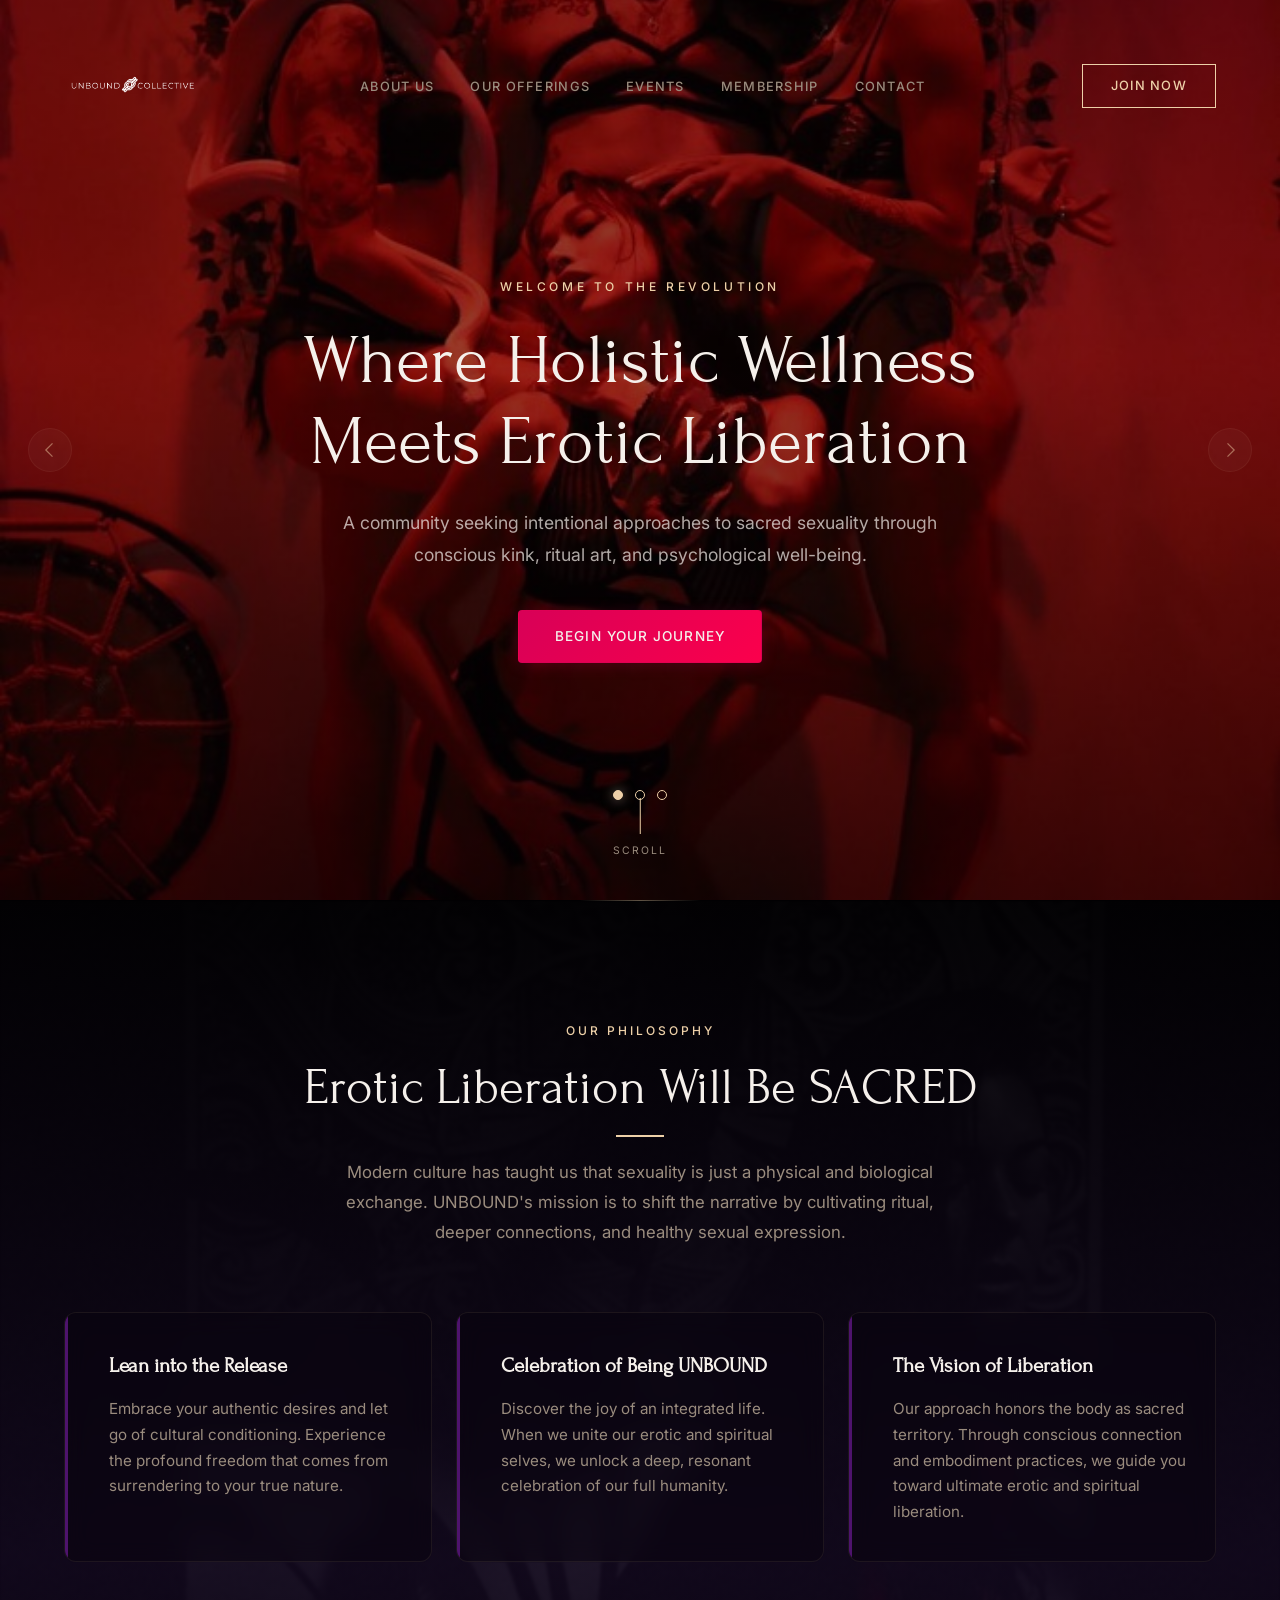
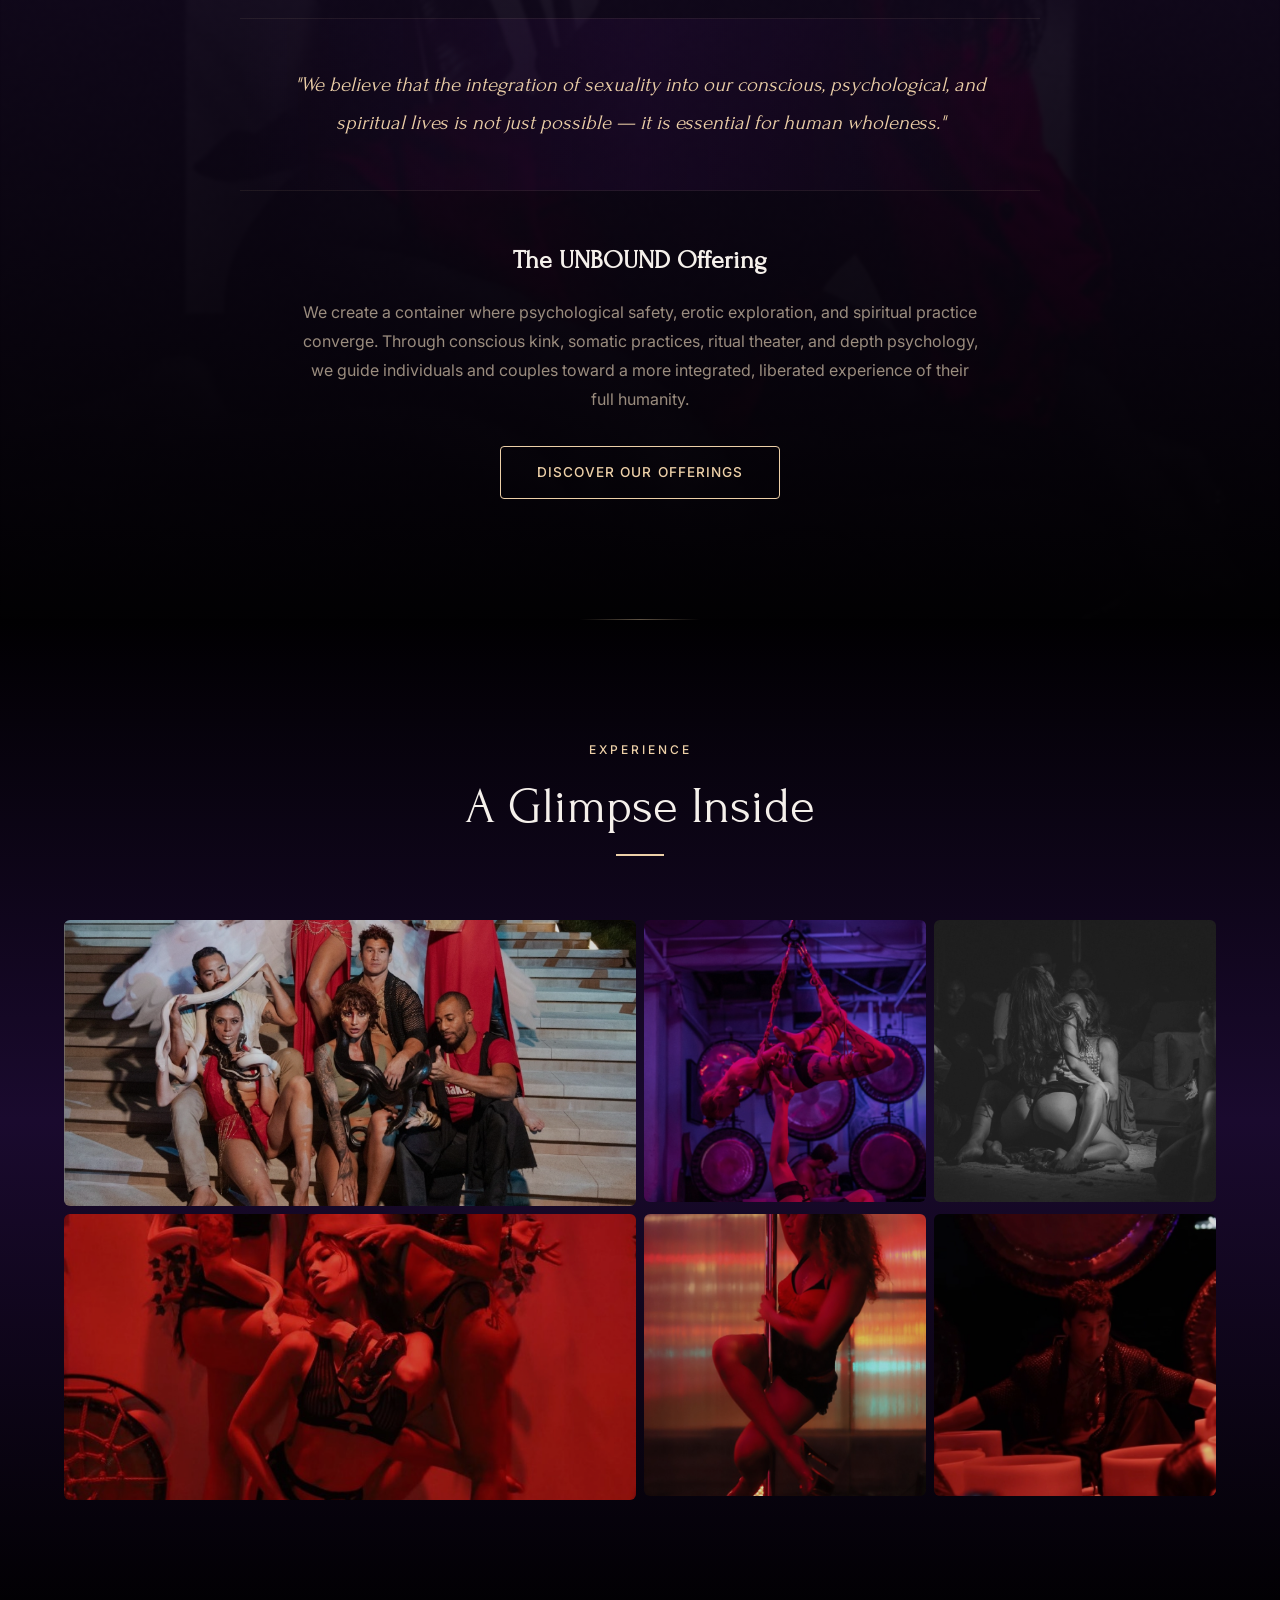
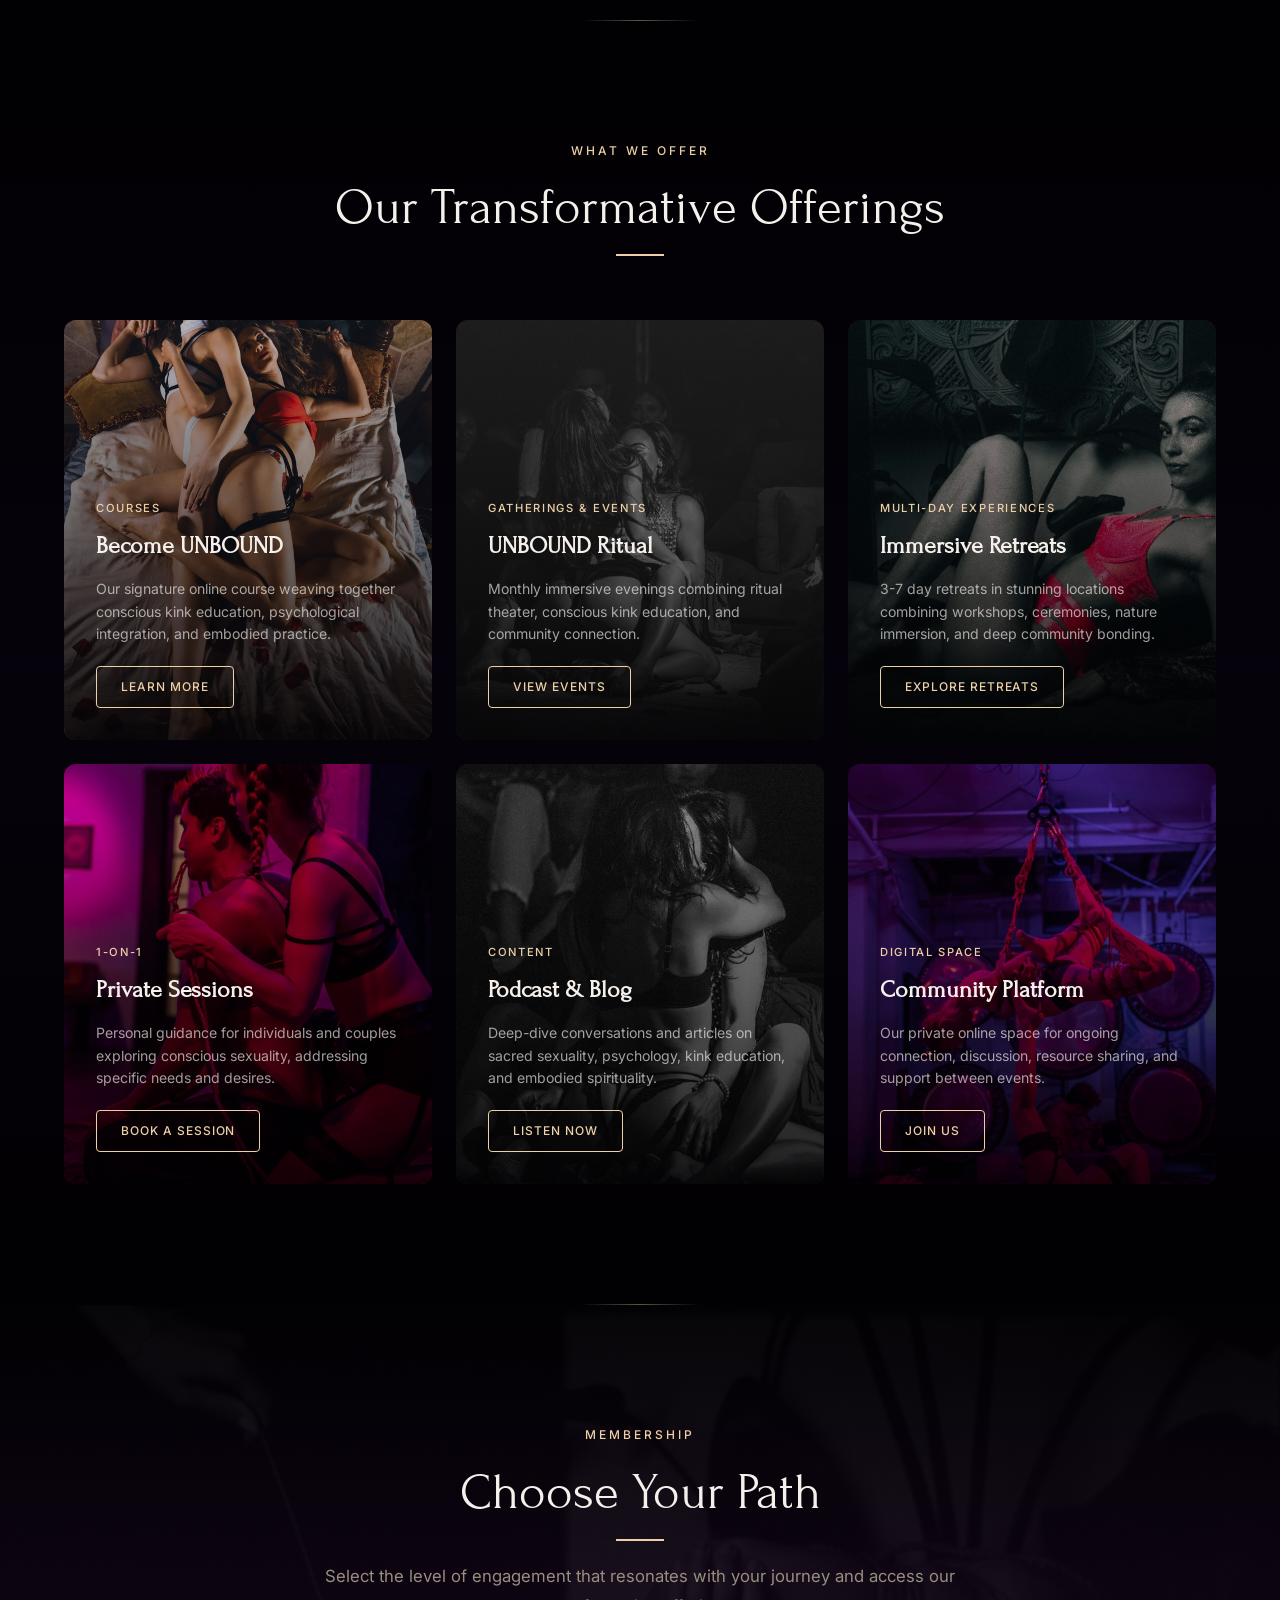
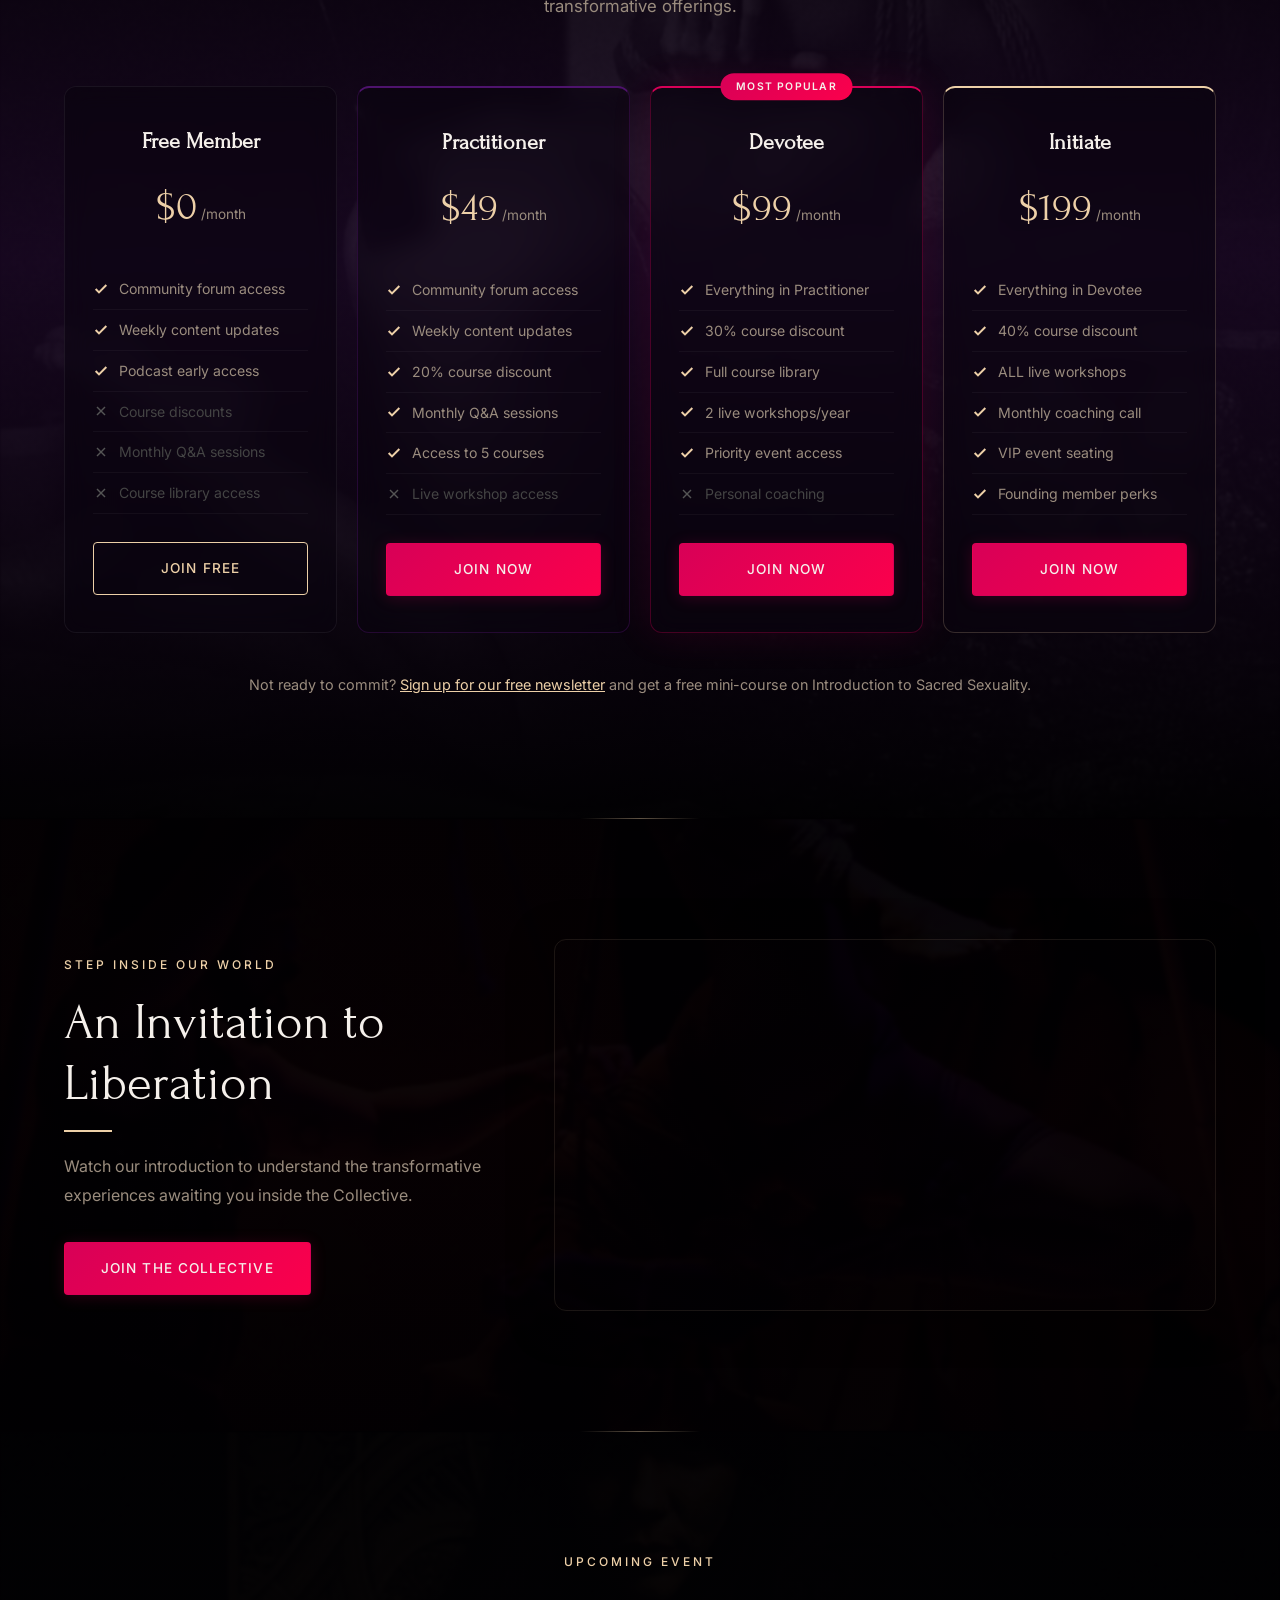
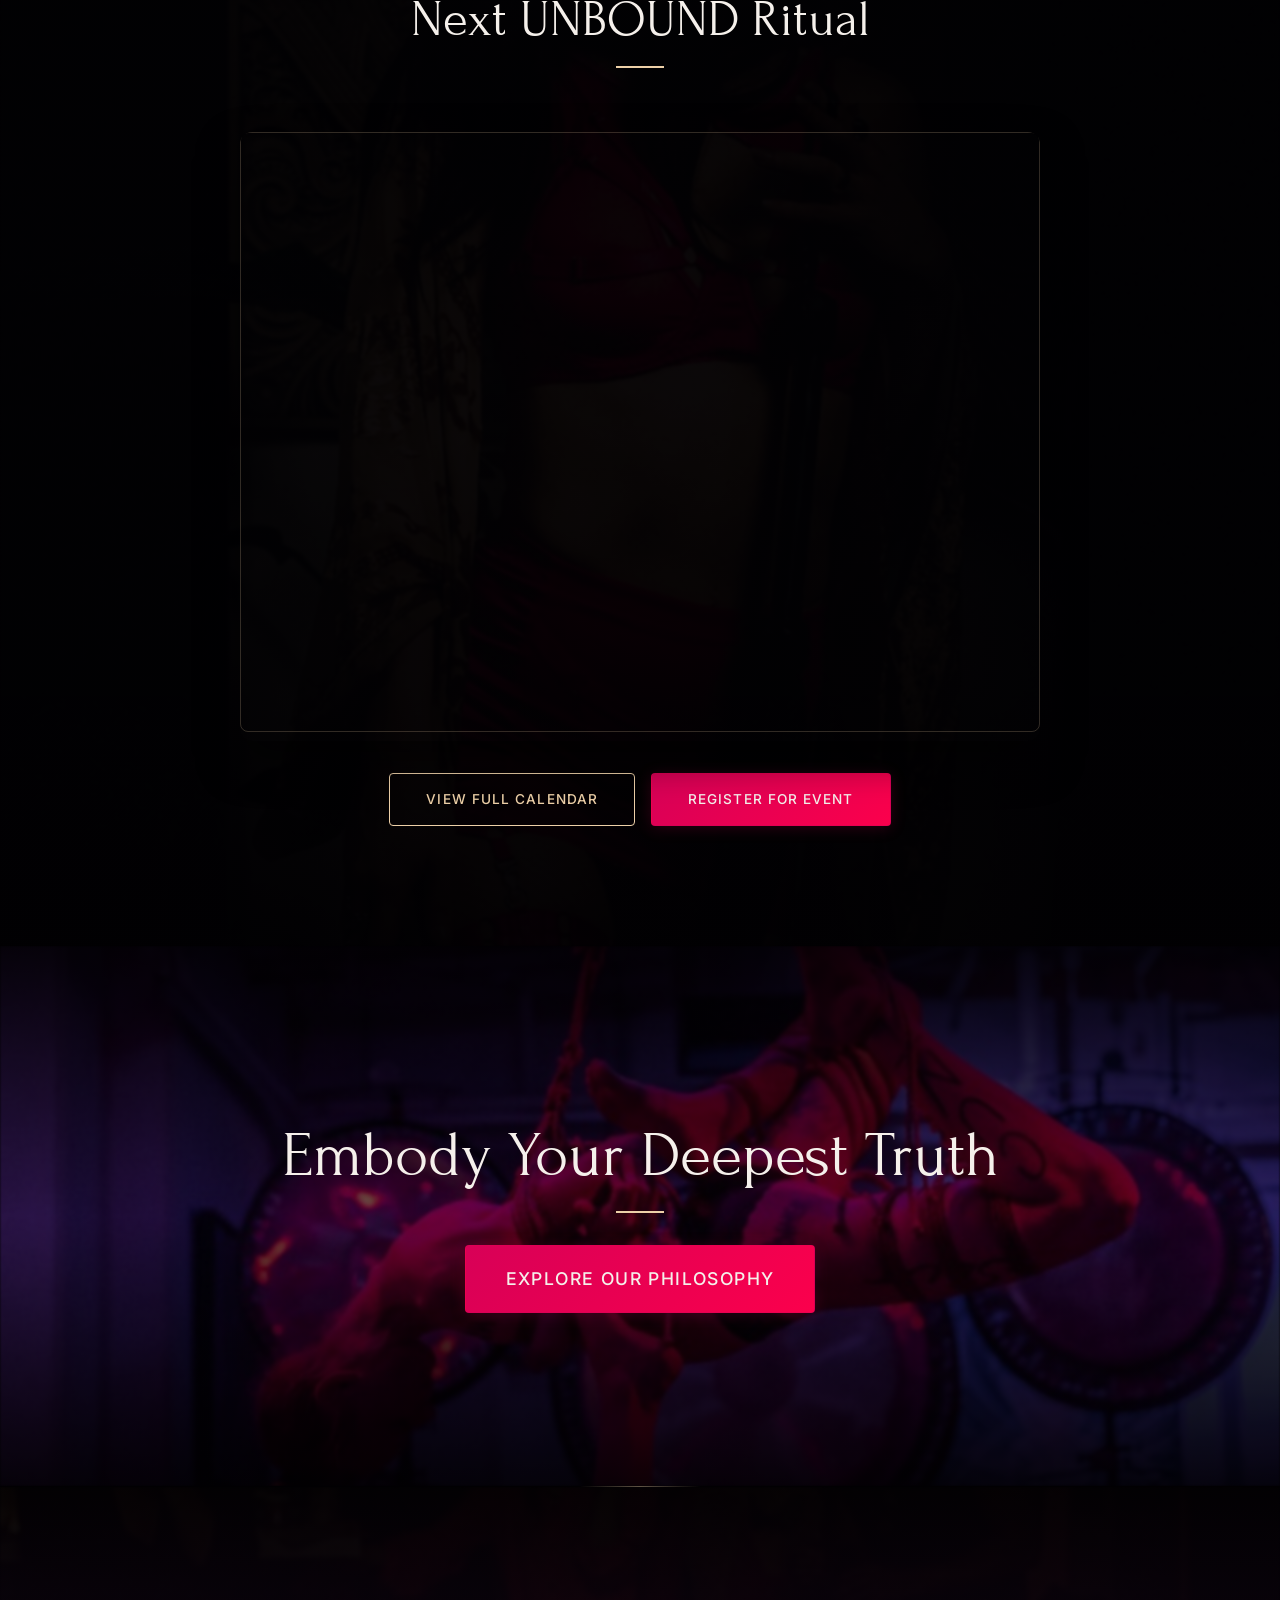
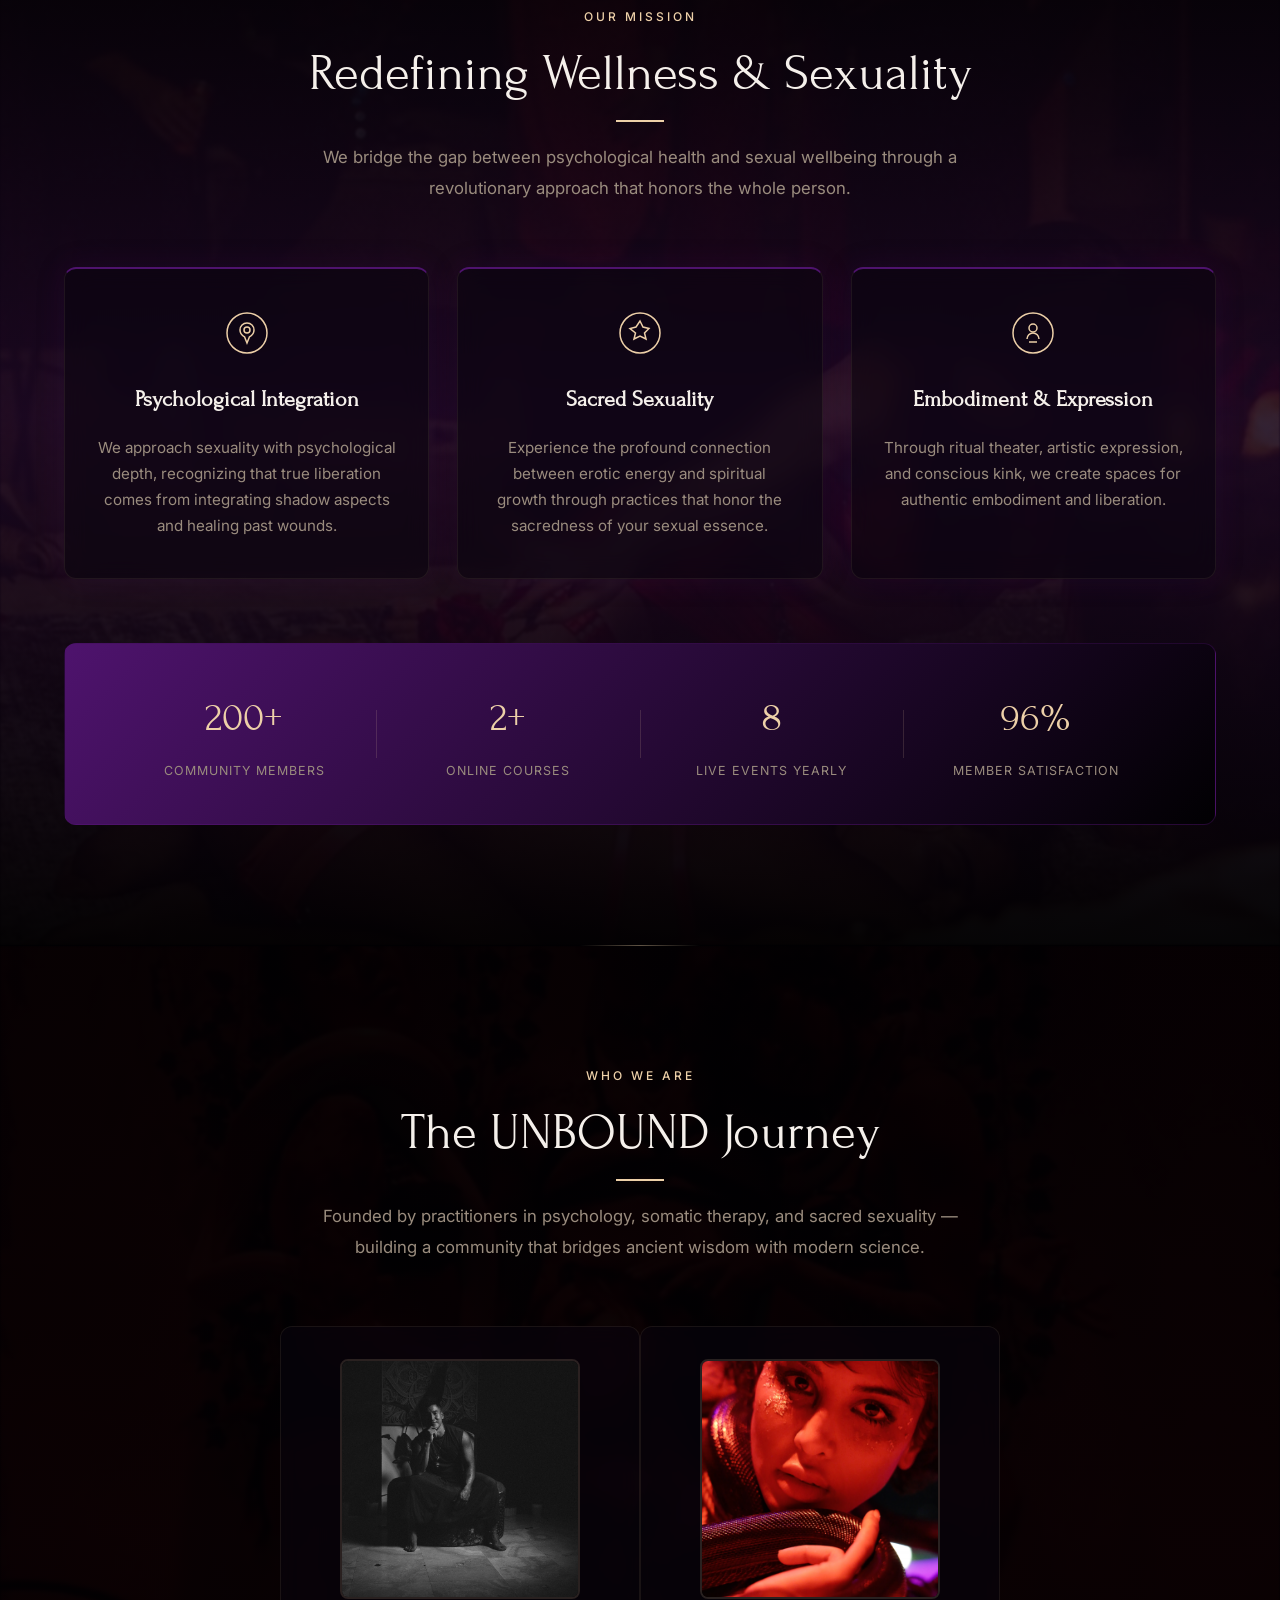
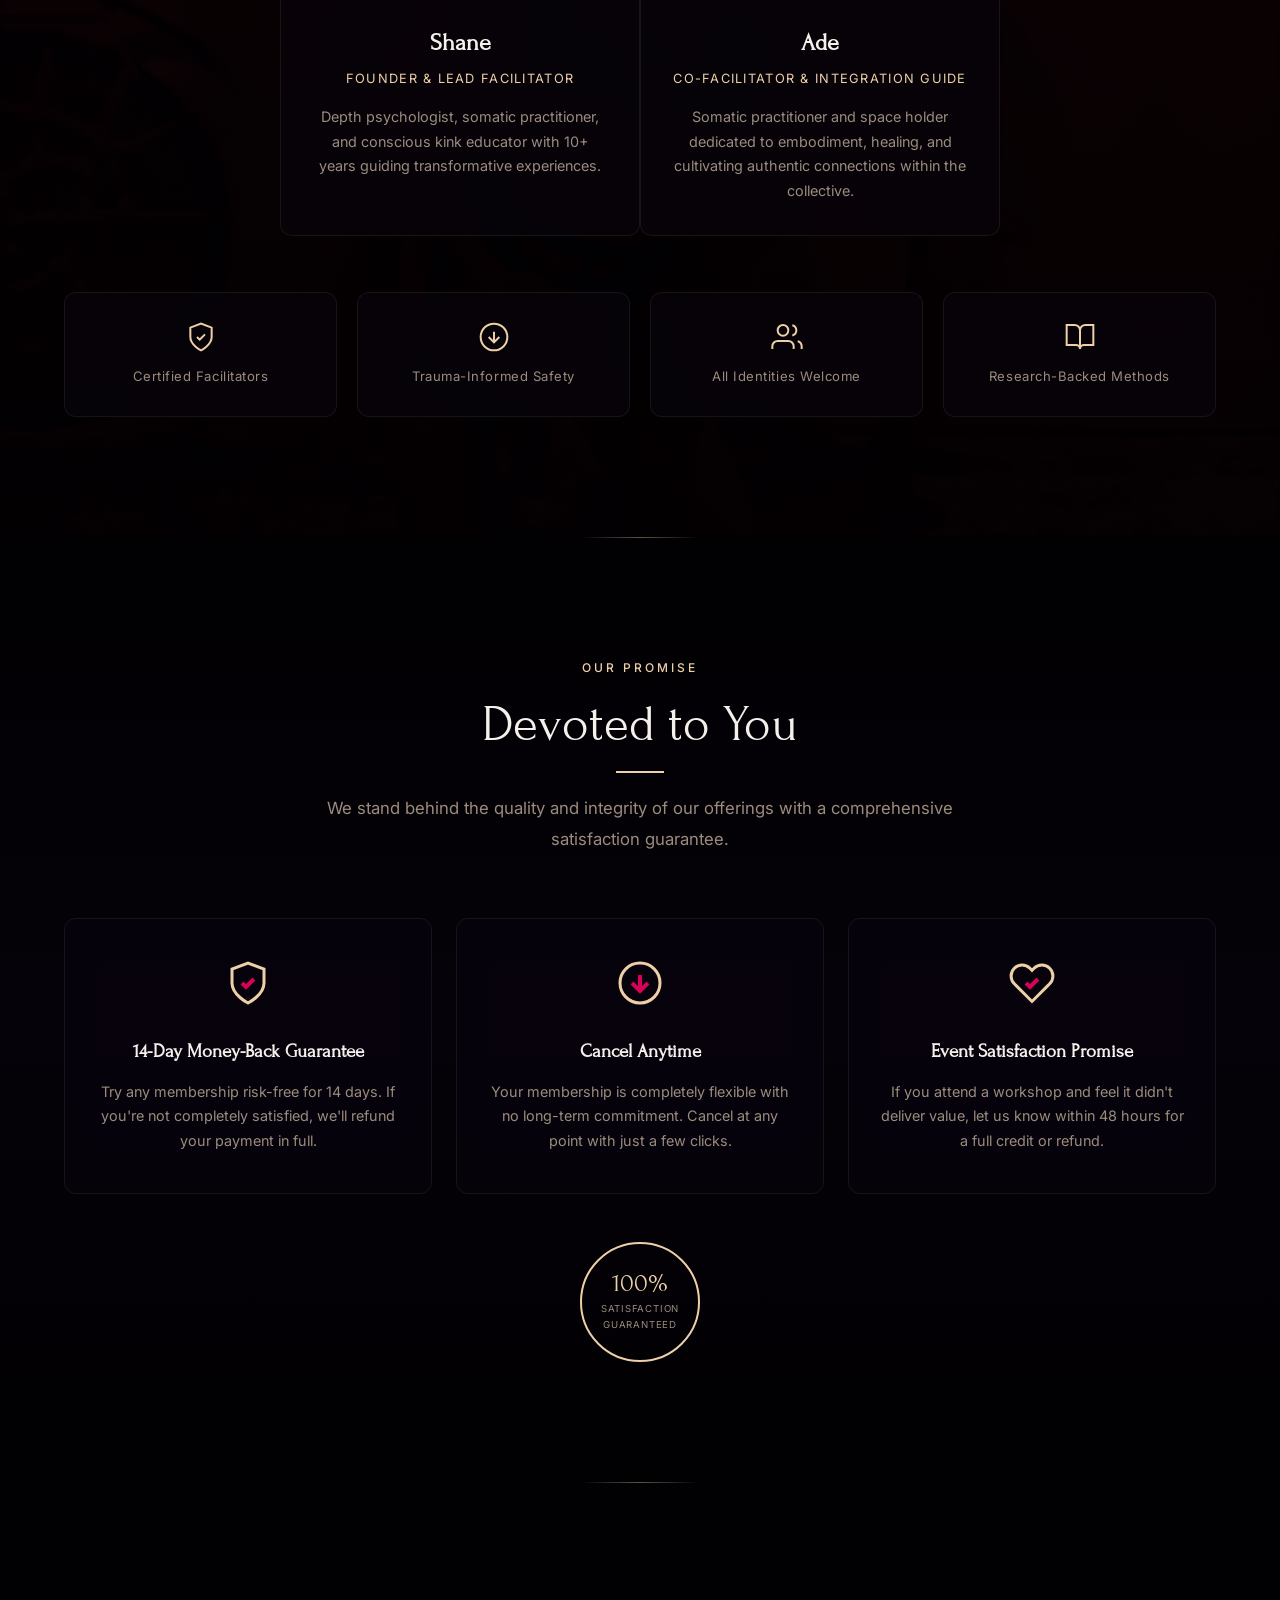
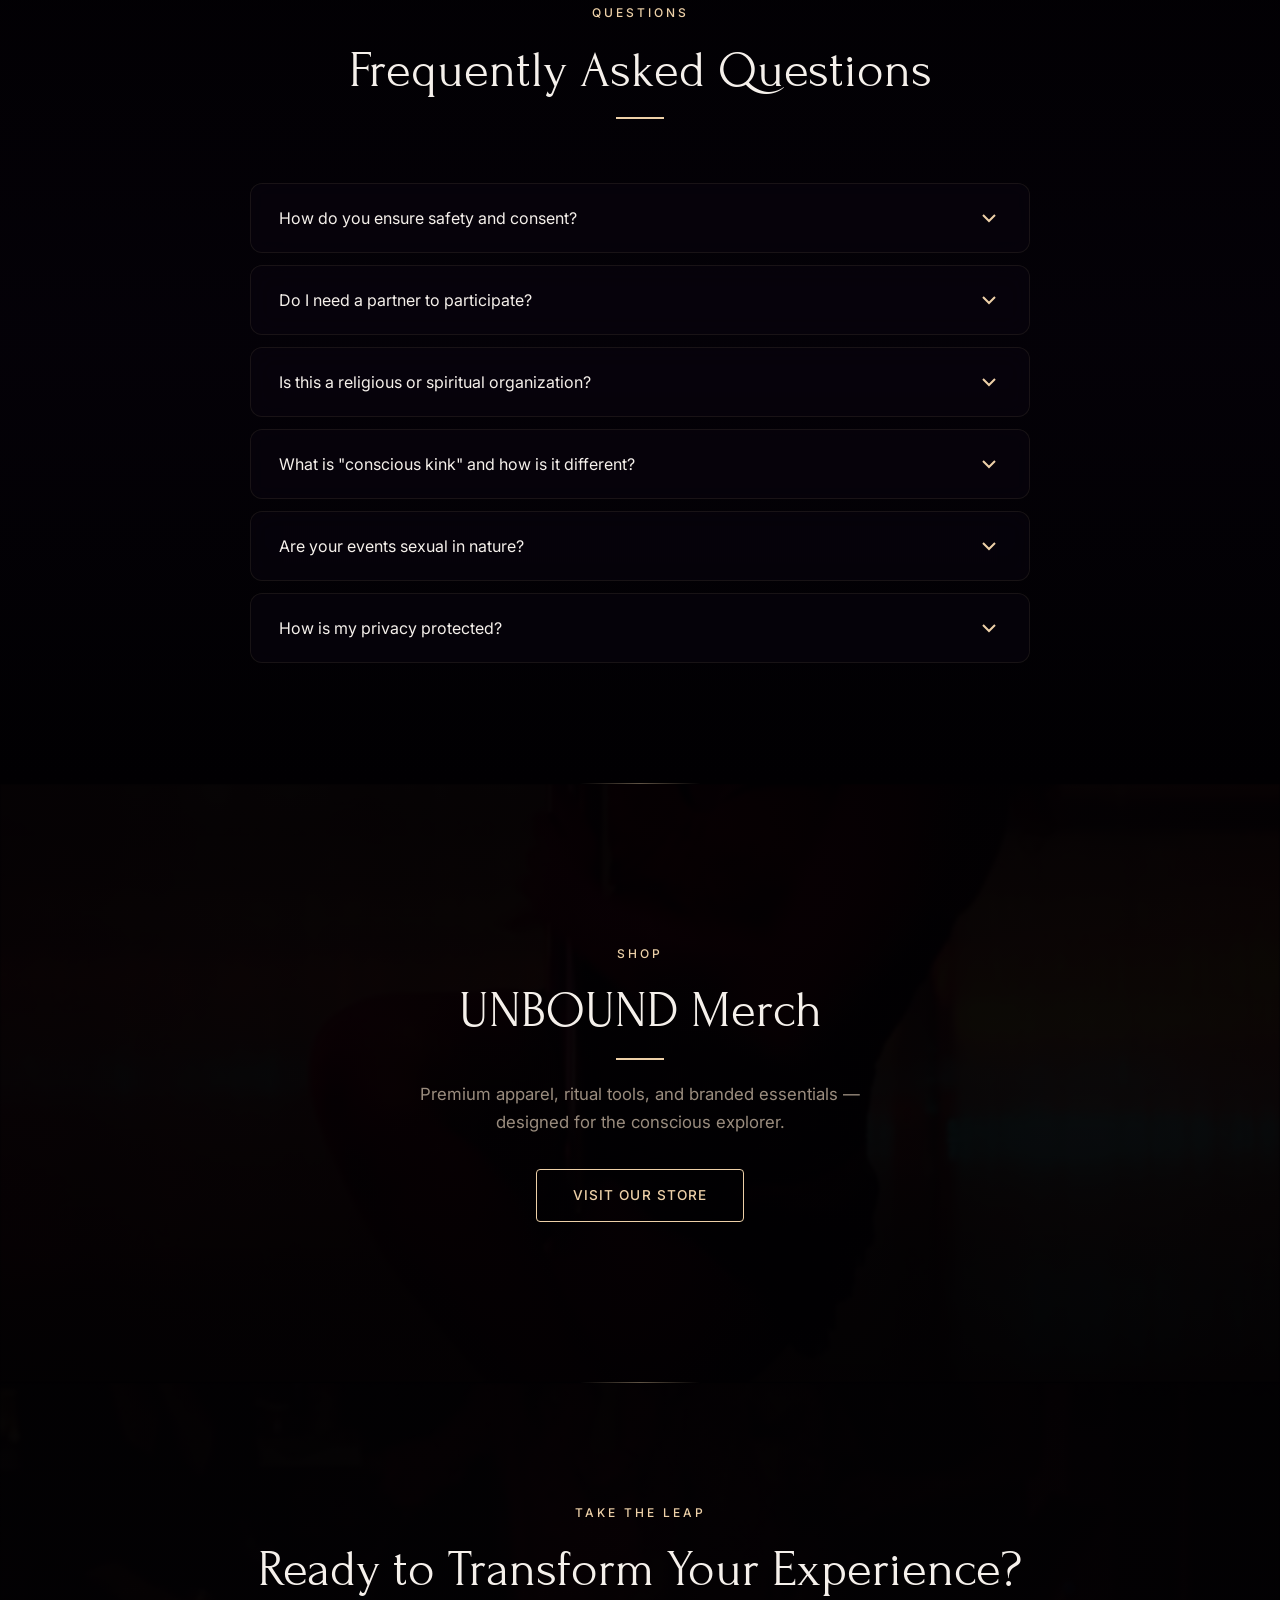
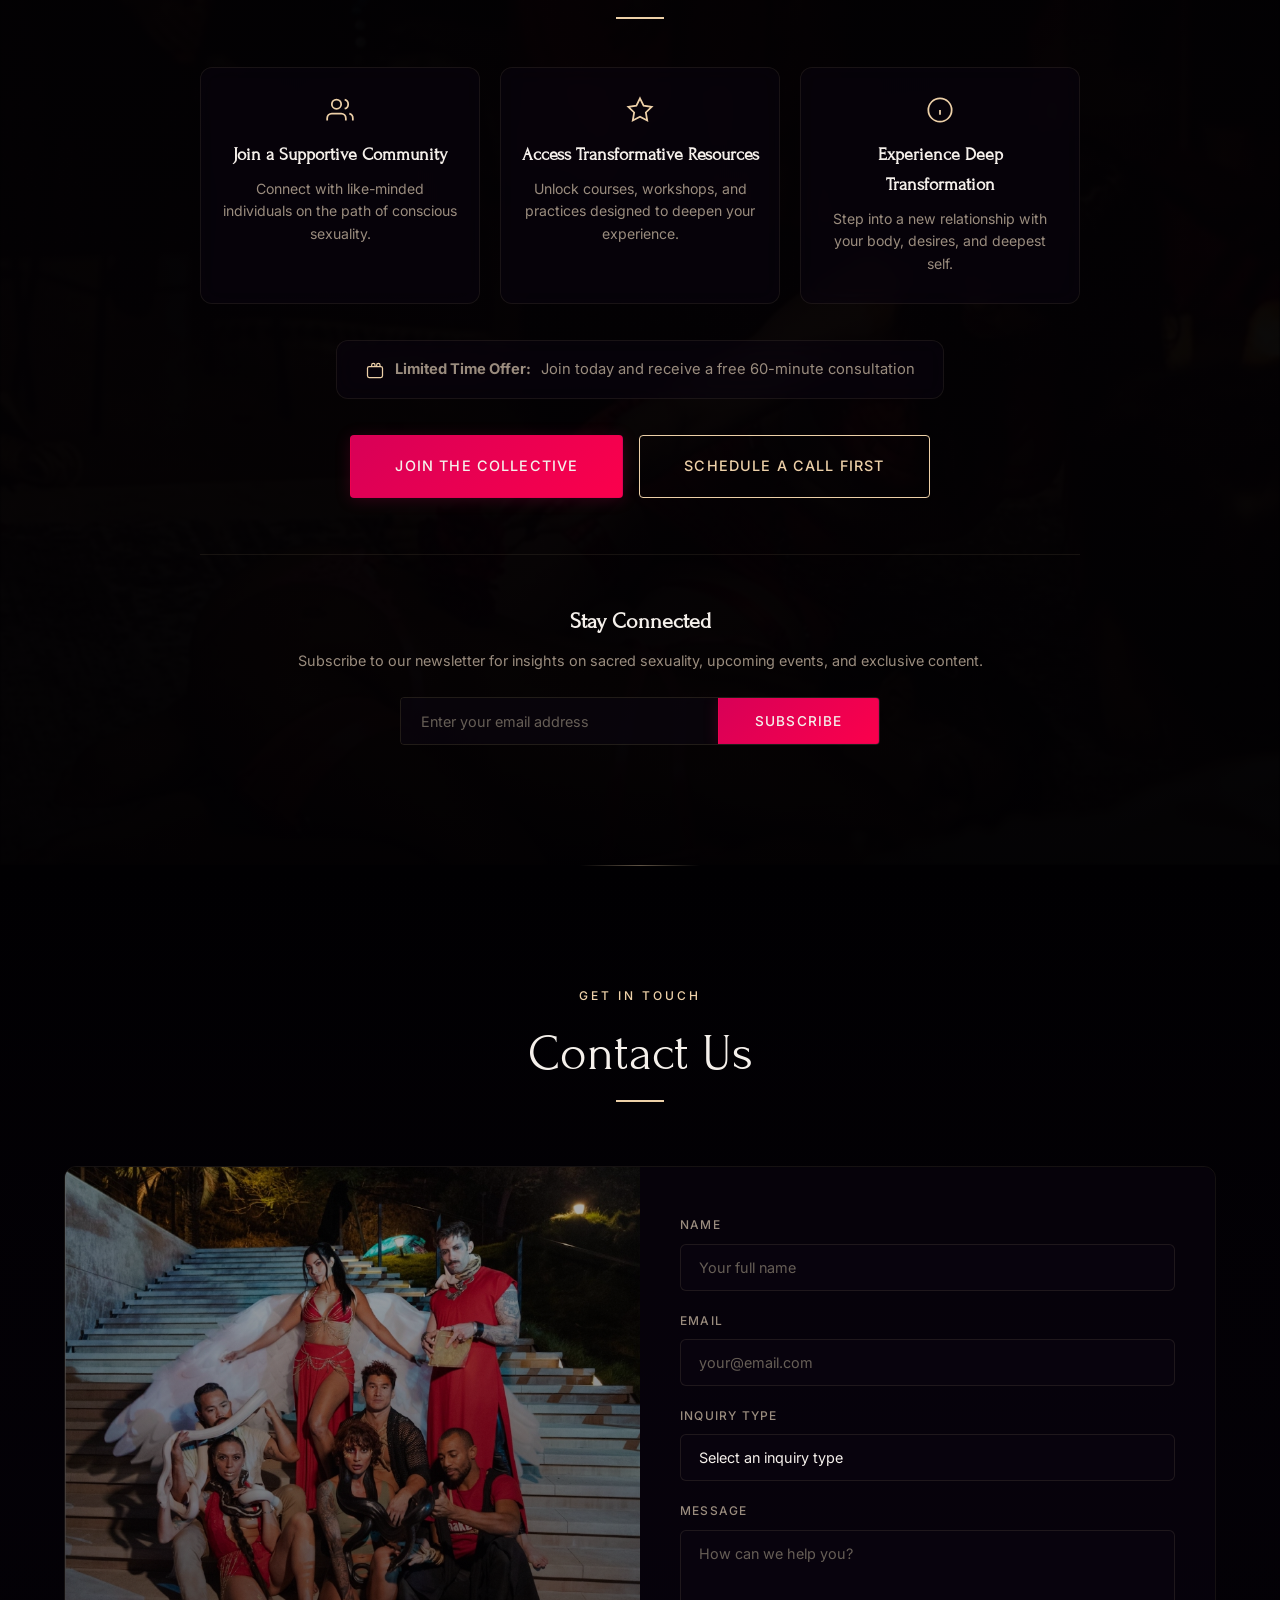
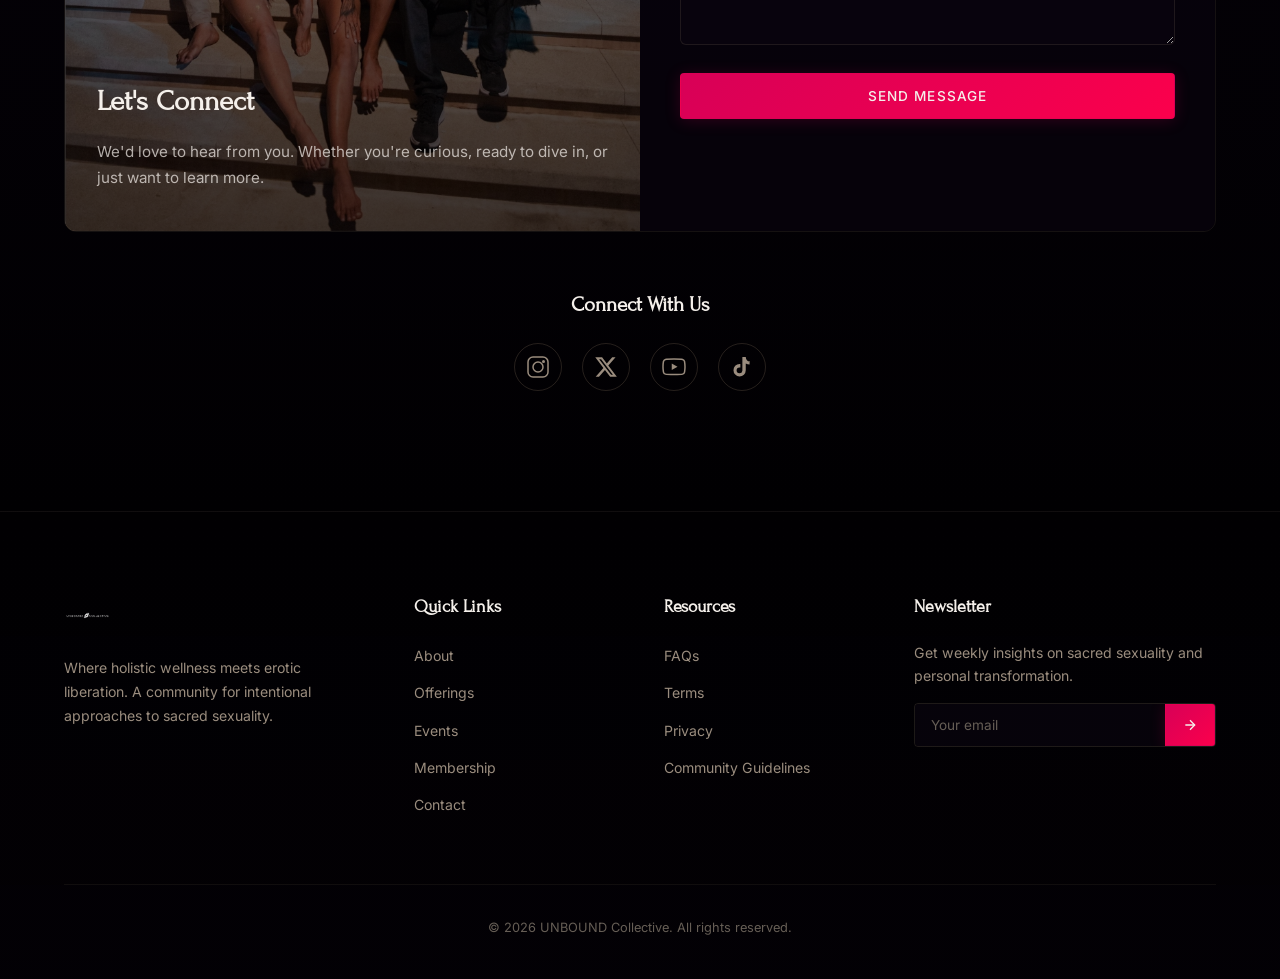
==== index.html @ 79143263 "Update philosophy title to 'Erotic Liberation Will Be SACRED' and add Luma checkout button" ====
<!DOCTYPE html>
<html lang="en">
<head>
    <meta charset="UTF-8">
    <meta name="viewport" content="width=device-width, initial-scale=1.0">
    <title>UNBOUND Collective — Where Holistic Wellness Meets Erotic Liberation</title>
    <meta name="description" content="UNBOUND Collective is a community seeking intentional approaches to sacred sexuality. We integrate conscious kink, ritual art, holistic practices, and psychological well-being into a transformative path of self-discovery.">
    <meta name="keywords" content="sacred sexuality, conscious kink, holistic wellness, sexual liberation, ritual art, embodiment, community">
    <meta property="og:title" content="UNBOUND Collective — Where Holistic Wellness Meets Erotic Liberation">
    <meta property="og:description" content="A community for intentional approaches to sacred sexuality.">
    <meta property="og:type" content="website">
    <link rel="preconnect" href="https://fonts.googleapis.com">
    <link rel="preconnect" href="https://fonts.gstatic.com" crossorigin>
    <link href="https://fonts.googleapis.com/css2?family=Forum&family=Inter:wght@300;400;500;600&display=swap" rel="stylesheet">
    <link rel="stylesheet" href="styles.css">
<script id="luma-checkout" src="https://embed.lu.ma/checkout-button.js"></script>
</head>
<body>

    <!-- ===== 1. NAVIGATION BAR ===== -->
    <nav class="navbar" id="navbar">
        <div class="nav-container">
            <a href="#" class="nav-logo">
                <img src="assets/logo-full.png" alt="UNBOUND Collective" class="logo-img">
            </a>
            <button class="nav-toggle" id="navToggle" aria-label="Toggle navigation">
                <span></span>
                <span></span>
                <span></span>
            </button>
            <ul class="nav-menu" id="navMenu">
                <li><a href="#about" class="nav-link">About Us</a></li>
                <li><a href="#offerings" class="nav-link">Our Offerings</a></li>
                <li><a href="#events" class="nav-link">Events</a></li>
                <li><a href="#membership" class="nav-link">Membership</a></li>
                <li><a href="#contact" class="nav-link">Contact</a></li>
            </ul>
            <a href="#membership" class="nav-cta">Join Now</a>
        </div>
    </nav>

    <!-- ===== 2. HERO CAROUSEL ===== -->
    <section class="hero" id="hero">
        <!-- Slide 1 -->
        <div class="hero-slide active" data-slide="0">
            <div class="hero-bg">
                <img src="assets/photo-group-red.jpg" alt="" class="hero-bg-img" loading="eager">
                <div class="hero-overlay"></div>
            </div>
            <div class="hero-content">
                <span class="hero-label">WELCOME TO THE REVOLUTION</span>
                <h1 class="hero-title">Where Holistic Wellness<br>Meets Erotic Liberation</h1>
                <p class="hero-subtitle">A community seeking intentional approaches to sacred sexuality through conscious kink, ritual art, and psychological well-being.</p>
                <a href="#membership" class="btn btn-primary">Begin Your Journey</a>
            </div>
        </div>
        <!-- Slide 2 -->
        <div class="hero-slide" data-slide="1">
            <div class="hero-bg">
                <img src="assets/photo-suspension-purple.jpg" alt="" class="hero-bg-img" loading="eager">
                <div class="hero-overlay"></div>
            </div>
            <div class="hero-content">
                <span class="hero-label">EXPERIENCE THE EXTRAORDINARY</span>
                <h1 class="hero-title">Ritual. Art.<br>Embodied Liberation.</h1>
                <p class="hero-subtitle">Immersive experiences that weave conscious kink, sacred ritual, and artistic expression into transformative evenings.</p>
                <a href="#events" class="btn btn-primary">Explore Events</a>
            </div>
        </div>
        <!-- Slide 3 -->
        <div class="hero-slide" data-slide="2">
            <div class="hero-bg">
                <img src="assets/photo-rope-pink.jpg" alt="" class="hero-bg-img" loading="eager">
                <div class="hero-overlay"></div>
            </div>
            <div class="hero-content">
                <span class="hero-label">JOIN THE COLLECTIVE</span>
                <h1 class="hero-title">Your Body Is<br>Sacred Territory</h1>
                <p class="hero-subtitle">Step into a community that honors your desires, celebrates your authenticity, and guides your deepest transformation.</p>
                <a href="#about" class="btn btn-primary">Learn More</a>
            </div>
        </div>
        <!-- Navigation Arrows -->
        <button class="hero-arrow hero-arrow-left" aria-label="Previous slide">
            <svg width="20" height="20" viewBox="0 0 24 24" fill="none" stroke="currentColor" stroke-width="1.5"><polyline points="15,4 7,12 15,20"/></svg>
        </button>
        <button class="hero-arrow hero-arrow-right" aria-label="Next slide">
            <svg width="20" height="20" viewBox="0 0 24 24" fill="none" stroke="currentColor" stroke-width="1.5"><polyline points="9,4 17,12 9,20"/></svg>
        </button>
        <!-- Navigation Dots -->
        <div class="hero-nav">
            <button class="hero-dot active" data-dot="0" aria-label="Slide 1"></button>
            <button class="hero-dot" data-dot="1" aria-label="Slide 2"></button>
            <button class="hero-dot" data-dot="2" aria-label="Slide 3"></button>
        </div>
        <div class="scroll-indicator">
            <div class="scroll-line"></div>
            <span>Scroll</span>
        </div>
    </section>

    <!-- ===== SECTION DIVIDER ===== -->
    <div class="section-divider"><span></span></div>

    <!-- ===== 3. PHILOSOPHY / EROTIC LIBERATION ===== -->
    <section class="section philosophy has-bg-photo" id="about">
        <img src="assets/photo-moody-dark.jpg" alt="" class="section-bg-photo" loading="lazy" style="opacity:0.25">
        <div class="section-bg-overlay overlay-deep-purple"></div>
        <div class="container">
            <div class="section-header reveal">
                <span class="section-label">OUR PHILOSOPHY</span>
                <h2 class="section-title">Erotic Liberation Will Be SACRED</h2>
                <p class="section-subtitle">Modern culture has taught us that sexuality is just a physical and biological exchange. UNBOUND's mission is to shift the narrative by cultivating ritual, deeper connections, and healthy sexual expression.</p>
            </div>
            <div class="philosophy-content">
                <div class="pain-points">
                    <div class="pain-card glass-card reveal">
                        <div class="pain-accent"></div>
                        <h3>Lean into the Release</h3>
                        <p>Embrace your authentic desires and let go of cultural conditioning. Experience the profound freedom that comes from surrendering to your true nature.</p>
                    </div>
                    <div class="pain-card glass-card reveal">
                        <div class="pain-accent"></div>
                        <h3>Celebration of Being UNBOUND</h3>
                        <p>Discover the joy of an integrated life. When we unite our erotic and spiritual selves, we unlock a deep, resonant celebration of our full humanity.</p>
                    </div>
                    <div class="pain-card glass-card reveal">
                        <div class="pain-accent"></div>
                        <h3>The Vision of Liberation</h3>
                        <p>Our approach honors the body as sacred territory. Through conscious connection and embodiment practices, we guide you toward ultimate erotic and spiritual liberation.</p>
                    </div>
                </div>
                <div class="philosophy-quote reveal">
                    <blockquote>"We believe that the integration of sexuality into our conscious, psychological, and spiritual lives is not just possible — it is essential for human wholeness."</blockquote>
                </div>
                <div class="philosophy-approach reveal">
                    <h3>The UNBOUND Offering</h3>
                    <p>We create a container where psychological safety, erotic exploration, and spiritual practice converge. Through conscious kink, somatic practices, ritual theater, and depth psychology, we guide individuals and couples toward a more integrated, liberated experience of their full humanity.</p>
                    <a href="#offerings" class="btn btn-outline">Discover Our Offerings</a>
                </div>
            </div>
        </div>
    </section>

    <!-- ===== SECTION DIVIDER ===== -->
    <div class="section-divider"><span></span></div>

    <!-- ===== 5. EDITORIAL GALLERY ===== -->
    <section class="section gallery" id="gallery">
        <div class="container">
            <div class="section-header reveal">
                <span class="section-label">EXPERIENCE</span>
                <h2 class="section-title">A Glimpse Inside</h2>
            </div>
            <div class="gallery-grid reveal">
                <div class="gallery-item gallery-wide">
                    <img src="assets/photo-team-stairs.jpg" alt="Community gathering" loading="lazy">
                </div>
                <div class="gallery-item">
                    <img src="assets/photo-suspension-gongs.jpg" alt="Aerial arts performance" loading="lazy">
                </div>
                <div class="gallery-item">
                    <img src="assets/photo-ritual-bw.jpg" alt="Instructional gathering" loading="lazy">
                </div>
                <div class="gallery-item gallery-wide">
                    <img src="assets/photo-group-red.jpg" alt="Community event" loading="lazy">
                </div>
                <div class="gallery-item">
                    <img src="assets/photo-pole-silhouette.jpg" alt="Movement arts" loading="lazy">
                </div>
                <div class="gallery-item">
                    <img src="assets/photo-soundbowls-red.jpg" alt="Sound healing" loading="lazy">
                </div>
            </div>
        </div>
    </section>

    <!-- ===== SECTION DIVIDER ===== -->
    <div class="section-divider"><span></span></div>

    <!-- ===== 6. OUR TRANSFORMATIVE OFFERINGS ===== -->
    <section class="section offerings" id="offerings">
        <div class="container">
            <div class="section-header reveal">
                <span class="section-label">WHAT WE OFFER</span>
                <h2 class="section-title">Our Transformative Offerings</h2>
            </div>
            <div class="offerings-grid">
                <div class="offering-card reveal">
                    <img src="assets/photo-shibari-roses.jpg" alt="" class="offering-bg" loading="lazy">
                    <div class="offering-overlay"></div>
                    <div class="offering-content">
                        <span class="offering-label">COURSES</span>
                        <h3 class="offering-title">Become UNBOUND</h3>
                        <p class="offering-desc">Our signature online course weaving together conscious kink education, psychological integration, and embodied practice.</p>
                        <a href="#" class="btn btn-small btn-outline">Learn More</a>
                    </div>
                </div>
                <div class="offering-card reveal">
                    <img src="assets/photo-ritual-bw.jpg" alt="" class="offering-bg" loading="lazy">
                    <div class="offering-overlay"></div>
                    <div class="offering-content">
                        <span class="offering-label">GATHERINGS & EVENTS</span>
                        <h3 class="offering-title">UNBOUND Ritual</h3>
                        <p class="offering-desc">Monthly immersive evenings combining ritual theater, conscious kink education, and community connection.</p>
                        <a href="#events" class="btn btn-small btn-outline">View Events</a>
                    </div>
                </div>
                <div class="offering-card reveal">
                    <img src="assets/photo-recline-teal.jpg" alt="" class="offering-bg" loading="lazy">
                    <div class="offering-overlay"></div>
                    <div class="offering-content">
                        <span class="offering-label">MULTI-DAY EXPERIENCES</span>
                        <h3 class="offering-title">Immersive Retreats</h3>
                        <p class="offering-desc">3-7 day retreats in stunning locations combining workshops, ceremonies, nature immersion, and deep community bonding.</p>
                        <a href="#" class="btn btn-small btn-outline">Explore Retreats</a>
                    </div>
                </div>
                <div class="offering-card reveal">
                    <img src="assets/photo-rope-pink.jpg" alt="" class="offering-bg" loading="lazy">
                    <div class="offering-overlay"></div>
                    <div class="offering-content">
                        <span class="offering-label">1-ON-1</span>
                        <h3 class="offering-title">Private Sessions</h3>
                        <p class="offering-desc">Personal guidance for individuals and couples exploring conscious sexuality, addressing specific needs and desires.</p>
                        <a href="#contact" class="btn btn-small btn-outline">Book a Session</a>
                    </div>
                </div>
                <div class="offering-card reveal">
                    <img src="assets/photo-embrace-bw.jpg" alt="" class="offering-bg" loading="lazy">
                    <div class="offering-overlay"></div>
                    <div class="offering-content">
                        <span class="offering-label">CONTENT</span>
                        <h3 class="offering-title">Podcast & Blog</h3>
                        <p class="offering-desc">Deep-dive conversations and articles on sacred sexuality, psychology, kink education, and embodied spirituality.</p>
                        <a href="#" class="btn btn-small btn-outline">Listen Now</a>
                    </div>
                </div>
                <div class="offering-card reveal">
                    <img src="assets/photo-suspension-purple.jpg" alt="" class="offering-bg" loading="lazy">
                    <div class="offering-overlay"></div>
                    <div class="offering-content">
                        <span class="offering-label">DIGITAL SPACE</span>
                        <h3 class="offering-title">Community Platform</h3>
                        <p class="offering-desc">Our private online space for ongoing connection, discussion, resource sharing, and support between events.</p>
                        <a href="#membership" class="btn btn-small btn-outline">Join Us</a>
                    </div>
                </div>
            </div>
        </div>
    </section>

    <!-- ===== SECTION DIVIDER ===== -->
    <div class="section-divider"><span></span></div>

    <!-- ===== MEMBERSHIP TIERS (MOVED) ===== -->
    <section class="section membership has-bg-photo" id="membership">
        <img src="assets/photo-shibari-bw.jpg" alt="" class="section-bg-photo" loading="lazy">
        <div class="section-bg-overlay overlay-purple"></div>
        <div class="container">
            <div class="section-header reveal">
                <span class="section-label">MEMBERSHIP</span>
                <h2 class="section-title">Choose Your Path</h2>
                <p class="section-subtitle">Select the level of engagement that resonates with your journey and access our transformative offerings.</p>
            </div>
            <div class="membership-grid">
                <!-- Free Member -->
                <div class="membership-card tier-free glass-card reveal">
                    <div class="membership-header">
                        <h3>Free Member</h3>
                        <div class="membership-price">
                            <span class="price-amount">$0</span>
                            <span class="price-period">/month</span>
                        </div>
                    </div>
                    <ul class="membership-features">
                        <li class="included"><svg width="16" height="16" viewBox="0 0 24 24" fill="none" stroke="#EDD0A8" stroke-width="3"><polyline points="20,6 9,17 4,12"/></svg> Community forum access</li>
                        <li class="included"><svg width="16" height="16" viewBox="0 0 24 24" fill="none" stroke="#EDD0A8" stroke-width="3"><polyline points="20,6 9,17 4,12"/></svg> Weekly content updates</li>
                        <li class="included"><svg width="16" height="16" viewBox="0 0 24 24" fill="none" stroke="#EDD0A8" stroke-width="3"><polyline points="20,6 9,17 4,12"/></svg> Podcast early access</li>
                        <li class="excluded"><svg width="16" height="16" viewBox="0 0 24 24" fill="none" stroke="#555" stroke-width="2"><line x1="18" y1="6" x2="6" y2="18"/><line x1="6" y1="6" x2="18" y2="18"/></svg> Course discounts</li>
                        <li class="excluded"><svg width="16" height="16" viewBox="0 0 24 24" fill="none" stroke="#555" stroke-width="2"><line x1="18" y1="6" x2="6" y2="18"/><line x1="6" y1="6" x2="18" y2="18"/></svg> Monthly Q&A sessions</li>
                        <li class="excluded"><svg width="16" height="16" viewBox="0 0 24 24" fill="none" stroke="#555" stroke-width="2"><line x1="18" y1="6" x2="6" y2="18"/><line x1="6" y1="6" x2="18" y2="18"/></svg> Course library access</li>
                    </ul>
                    <a href="#" class="btn btn-outline membership-cta">Join Free</a>
                </div>
                <!-- Practitioner -->
                <div class="membership-card tier-practitioner glass-card reveal">
                    <div class="membership-header">
                        <h3>Practitioner</h3>
                        <div class="membership-price">
                            <span class="price-amount">$49</span>
                            <span class="price-period">/month</span>
                        </div>
                    </div>
                    <ul class="membership-features">
                        <li class="included"><svg width="16" height="16" viewBox="0 0 24 24" fill="none" stroke="#EDD0A8" stroke-width="3"><polyline points="20,6 9,17 4,12"/></svg> Community forum access</li>
                        <li class="included"><svg width="16" height="16" viewBox="0 0 24 24" fill="none" stroke="#EDD0A8" stroke-width="3"><polyline points="20,6 9,17 4,12"/></svg> Weekly content updates</li>
                        <li class="included"><svg width="16" height="16" viewBox="0 0 24 24" fill="none" stroke="#EDD0A8" stroke-width="3"><polyline points="20,6 9,17 4,12"/></svg> 20% course discount</li>
                        <li class="included"><svg width="16" height="16" viewBox="0 0 24 24" fill="none" stroke="#EDD0A8" stroke-width="3"><polyline points="20,6 9,17 4,12"/></svg> Monthly Q&A sessions</li>
                        <li class="included"><svg width="16" height="16" viewBox="0 0 24 24" fill="none" stroke="#EDD0A8" stroke-width="3"><polyline points="20,6 9,17 4,12"/></svg> Access to 5 courses</li>
                        <li class="excluded"><svg width="16" height="16" viewBox="0 0 24 24" fill="none" stroke="#555" stroke-width="2"><line x1="18" y1="6" x2="6" y2="18"/><line x1="6" y1="6" x2="18" y2="18"/></svg> Live workshop access</li>
                    </ul>
                    <a href="#" class="btn btn-primary membership-cta">Join Now</a>
                </div>
                <!-- Devotee — MOST POPULAR -->
                <div class="membership-card tier-devotee glass-card popular reveal">
                    <span class="popular-badge">MOST POPULAR</span>
                    <div class="membership-header">
                        <h3>Devotee</h3>
                        <div class="membership-price">
                            <span class="price-amount">$99</span>
                            <span class="price-period">/month</span>
                        </div>
                    </div>
                    <ul class="membership-features">
                        <li class="included"><svg width="16" height="16" viewBox="0 0 24 24" fill="none" stroke="#EDD0A8" stroke-width="3"><polyline points="20,6 9,17 4,12"/></svg> Everything in Practitioner</li>
                        <li class="included"><svg width="16" height="16" viewBox="0 0 24 24" fill="none" stroke="#EDD0A8" stroke-width="3"><polyline points="20,6 9,17 4,12"/></svg> 30% course discount</li>
                        <li class="included"><svg width="16" height="16" viewBox="0 0 24 24" fill="none" stroke="#EDD0A8" stroke-width="3"><polyline points="20,6 9,17 4,12"/></svg> Full course library</li>
                        <li class="included"><svg width="16" height="16" viewBox="0 0 24 24" fill="none" stroke="#EDD0A8" stroke-width="3"><polyline points="20,6 9,17 4,12"/></svg> 2 live workshops/year</li>
                        <li class="included"><svg width="16" height="16" viewBox="0 0 24 24" fill="none" stroke="#EDD0A8" stroke-width="3"><polyline points="20,6 9,17 4,12"/></svg> Priority event access</li>
                        <li class="excluded"><svg width="16" height="16" viewBox="0 0 24 24" fill="none" stroke="#555" stroke-width="2"><line x1="18" y1="6" x2="6" y2="18"/><line x1="6" y1="6" x2="18" y2="18"/></svg> Personal coaching</li>
                    </ul>
                    <a href="#" class="btn btn-primary membership-cta">Join Now</a>
                </div>
                <!-- Initiate -->
                <div class="membership-card tier-initiate glass-card reveal">
                    <div class="membership-header">
                        <h3>Initiate</h3>
                        <div class="membership-price">
                            <span class="price-amount">$199</span>
                            <span class="price-period">/month</span>
                        </div>
                    </div>
                    <ul class="membership-features">
                        <li class="included"><svg width="16" height="16" viewBox="0 0 24 24" fill="none" stroke="#EDD0A8" stroke-width="3"><polyline points="20,6 9,17 4,12"/></svg> Everything in Devotee</li>
                        <li class="included"><svg width="16" height="16" viewBox="0 0 24 24" fill="none" stroke="#EDD0A8" stroke-width="3"><polyline points="20,6 9,17 4,12"/></svg> 40% course discount</li>
                        <li class="included"><svg width="16" height="16" viewBox="0 0 24 24" fill="none" stroke="#EDD0A8" stroke-width="3"><polyline points="20,6 9,17 4,12"/></svg> ALL live workshops</li>
                        <li class="included"><svg width="16" height="16" viewBox="0 0 24 24" fill="none" stroke="#EDD0A8" stroke-width="3"><polyline points="20,6 9,17 4,12"/></svg> Monthly coaching call</li>
                        <li class="included"><svg width="16" height="16" viewBox="0 0 24 24" fill="none" stroke="#EDD0A8" stroke-width="3"><polyline points="20,6 9,17 4,12"/></svg> VIP event seating</li>
                        <li class="included"><svg width="16" height="16" viewBox="0 0 24 24" fill="none" stroke="#EDD0A8" stroke-width="3"><polyline points="20,6 9,17 4,12"/></svg> Founding member perks</li>
                    </ul>
                    <a href="#" class="btn btn-primary membership-cta">Join Now</a>
                </div>
            </div>
            <p class="membership-note reveal">Not ready to commit? <a href="#newsletter">Sign up for our free newsletter</a> and get a free mini-course on Introduction to Sacred Sexuality.</p>
        </div>
    </section>

    <!-- ===== SECTION DIVIDER ===== -->
    <div class="section-divider"><span></span></div>

    <!-- ===== 7. VIDEO INTRO SECTION ===== -->
    <section class="section video-section has-bg-photo" id="video">
        <img src="assets/photo-aerial-suspension.jpg" alt="" class="section-bg-photo" loading="lazy">
        <div class="section-bg-overlay"></div>
        <div class="container">
            <div class="video-wrapper reveal">
                <div class="video-text">
                    <span class="section-label">STEP INSIDE OUR WORLD</span>
                    <h2 class="section-title">An Invitation to Liberation</h2>
                    <p>Watch our introduction to understand the transformative experiences awaiting you inside the Collective.</p>
                    <a href="#membership" class="btn btn-primary">Join The Collective</a>
                </div>
                <div class="video-embed">
                    <iframe src="https://www.youtube.com/embed/Iy1HXCO9aZg?rel=0&modestbranding=1&showinfo=0&controls=1&iv_load_policy=3" title="UNBOUND Collective Introduction" frameborder="0" allow="accelerometer; autoplay; clipboard-write; encrypted-media; gyroscope; picture-in-picture" allowfullscreen></iframe>
                </div>
            </div>
        </div>
    </section>

    <!-- ===== SECTION DIVIDER ===== -->
    <div class="section-divider"><span></span></div>

    <!-- ===== 8. FEATURED EVENT ===== -->
    <section class="section event has-bg-photo" id="events">
        <img src="assets/photo-red-standing.jpg" alt="" class="section-bg-photo" loading="lazy">
        <div class="section-bg-overlay"></div>
        <div class="container">
            <div class="section-header reveal">
                <span class="section-label">UPCOMING EVENT</span>
                <h2 class="section-title">Next UNBOUND Ritual</h2>
            </div>
            <div class="event-embed reveal" style="width: 100%; max-width: 800px; margin: 0 auto; border-radius: 12px; overflow: hidden; box-shadow: 0 20px 40px rgba(0,0,0,0.5);">
                <iframe
                  src="https://lu.ma/embed/calendar/weareunbound?k=c"
                  width="100%"
                  height="600"
                  frameborder="0"
                  style="border: 1px solid rgba(237, 208, 168, 0.2); border-radius: 8px; background: transparent;"
                  allowfullscreen=""
                  aria-hidden="false"
                  tabindex="0"
                ></iframe>
            </div>
            <div style="text-align: center; margin-top: 32px; display: flex; flex-wrap: wrap; gap: 16px; justify-content: center; align-items: center;">
                <a href="https://lu.ma/weareunbound?k=c" target="_blank" class="btn btn-outline" style="margin-top: 0;">View Full Calendar</a>
                <a
                  href="https://lu.ma/event/evt-VMQeXaSWDSW6yo3"
                  class="luma-checkout--button btn btn-primary"
                  data-luma-action="checkout"
                  data-luma-event-id="evt-VMQeXaSWDSW6yo3"
                  style="margin-top: 0;"
                >
                  Register for Event
                </a>
            </div>
        </div>
    </section>

    <!-- ===== EVENT BANNER ===== -->
    <section class="section banner-cta has-bg-photo" style="min-height: 60vh; display: flex; align-items: center; justify-content: center; text-align: center;">
        <img src="assets/photo-suspension-purple.jpg" alt="" class="section-bg-photo" loading="lazy" style="opacity: 0.6;">
        <div class="section-bg-overlay" style="background: linear-gradient(0deg, rgba(1,0,2,0.9) 0%, rgba(1,0,2,0.3) 50%, rgba(1,0,2,0.9) 100%);"></div>
        <div class="container" style="position: relative; z-index: 2;">
            <h2 class="section-title" style="font-size: clamp(2.5rem, 5vw, 4rem); max-width: 800px; margin: 0 auto 32px;">Embody Your Deepest Truth</h2>
            <a href="#about" class="btn btn-primary" style="font-size: 1.1rem; padding: 18px 40px;">Explore Our Philosophy</a>
        </div>
    </section>

    <!-- ===== SECTION DIVIDER ===== -->
    <div class="section-divider"><span></span></div>

    <!-- ===== REDEFINING WELLNESS & SEXUALITY (moved after events) ===== -->
    <section class="section pillars has-bg-photo" id="pillars">
        <img src="assets/photo-ritual-roses.jpg" alt="" class="section-bg-photo" loading="lazy">
        <div class="section-bg-overlay overlay-purple"></div>
        <div class="container">
            <div class="section-header reveal">
                <span class="section-label">OUR MISSION</span>
                <h2 class="section-title">Redefining Wellness & Sexuality</h2>
                <p class="section-subtitle">We bridge the gap between psychological health and sexual wellbeing through a revolutionary approach that honors the whole person.</p>
            </div>
            <div class="pillar-cards">
                <div class="pillar-card glass-card reveal">
                    <div class="pillar-icon">
                        <svg width="48" height="48" viewBox="0 0 48 48" fill="none" stroke="#EDD0A8" stroke-width="1.5">
                            <circle cx="24" cy="24" r="20"/>
                            <path d="M24 14c-4 0-7 3-7 7 0 3 2 5.5 4.5 6.8L24 34l2.5-6.2C29 26.5 31 24 31 21c0-4-3-7-7-7z" fill="none"/>
                            <circle cx="24" cy="21" r="3"/>
                        </svg>
                    </div>
                    <h3>Psychological Integration</h3>
                    <p>We approach sexuality with psychological depth, recognizing that true liberation comes from integrating shadow aspects and healing past wounds.</p>
                </div>
                <div class="pillar-card glass-card reveal">
                    <div class="pillar-icon">
                        <svg width="48" height="48" viewBox="0 0 48 48" fill="none" stroke="#EDD0A8" stroke-width="1.5">
                            <circle cx="24" cy="24" r="20"/>
                            <path d="M24 12l3 6 6 1.5-4.5 4.5 1.5 6-6-3-6 3 1.5-6L14 19.5l6-1.5z" fill="none"/>
                        </svg>
                    </div>
                    <h3>Sacred Sexuality</h3>
                    <p>Experience the profound connection between erotic energy and spiritual growth through practices that honor the sacredness of your sexual essence.</p>
                </div>
                <div class="pillar-card glass-card reveal">
                    <div class="pillar-icon">
                        <svg width="48" height="48" viewBox="0 0 48 48" fill="none" stroke="#EDD0A8" stroke-width="1.5">
                            <circle cx="24" cy="24" r="20"/>
                            <path d="M18 30c0-3.3 2.7-6 6-6s6 2.7 6 6" fill="none"/>
                            <circle cx="24" cy="19" r="4" fill="none"/>
                            <line x1="20" y1="33" x2="28" y2="33"/>
                        </svg>
                    </div>
                    <h3>Embodiment & Expression</h3>
                    <p>Through ritual theater, artistic expression, and conscious kink, we create spaces for authentic embodiment and liberation.</p>
                </div>
            </div>
            <div class="stats-bar reveal">
                <div class="stat">
                    <span class="stat-number">200+</span>
                    <span class="stat-label">Community Members</span>
                </div>
                <div class="stat-divider"></div>
                <div class="stat">
                    <span class="stat-number">2+</span>
                    <span class="stat-label">Online Courses</span>
                </div>
                <div class="stat-divider"></div>
                <div class="stat">
                    <span class="stat-number">8</span>
                    <span class="stat-label">Live Events Yearly</span>
                </div>
                <div class="stat-divider"></div>
                <div class="stat">
                    <span class="stat-number">96%</span>
                    <span class="stat-label">Member Satisfaction</span>
                </div>
            </div>
        </div>
    </section>

    <!-- ===== SECTION DIVIDER ===== -->
    <div class="section-divider"><span></span></div>

    <!-- ===== WHO WE ARE / THE UNBOUND JOURNEY ===== -->
    <section class="section team has-bg-photo" id="team">
        <img src="assets/photo-group-red.jpg" alt="" class="section-bg-photo" loading="lazy" style="opacity:0.2">
        <div class="section-bg-overlay"></div>
        <div class="container">
            <div class="section-header reveal">
                <span class="section-label">WHO WE ARE</span>
                <h2 class="section-title">The UNBOUND Journey</h2>
                <p class="section-subtitle">Founded by practitioners in psychology, somatic therapy, and sacred sexuality — building a community that bridges ancient wisdom with modern science.</p>
            </div>
            <div class="team-grid">
                <div class="team-member glass-card reveal">
                    <div class="team-photo">
                        <img src="assets/photo-founder-bw.jpg" alt="Founder Shane" loading="lazy">
                    </div>
                    <h4>Shane</h4>
                    <span class="team-role">Founder & Lead Facilitator</span>
                    <p>Depth psychologist, somatic practitioner, and conscious kink educator with 10+ years guiding transformative experiences.</p>
                </div>
                <div class="team-member glass-card reveal">
                    <div class="team-photo">
                        <img src="assets/photo-glitter-portrait.png" alt="Ade" loading="lazy">
                    </div>
                    <h4>Ade</h4>
                    <span class="team-role">Co-Facilitator & Integration Guide</span>
                    <p>Somatic practitioner and space holder dedicated to embodiment, healing, and cultivating authentic connections within the collective.</p>
                </div>
            </div>
            <div class="trust-badges reveal">
                <div class="trust-badge glass-card">
                    <svg width="32" height="32" viewBox="0 0 24 24" fill="none" stroke="#EDD0A8" stroke-width="1.5"><path d="M12 22s8-4 8-10V5l-8-3-8 3v7c0 6 8 10 8 10z"/><polyline points="9,12 11,14 15,10"/></svg>
                    <span>Certified Facilitators</span>
                </div>
                <div class="trust-badge glass-card">
                    <svg width="32" height="32" viewBox="0 0 24 24" fill="none" stroke="#EDD0A8" stroke-width="1.5"><circle cx="12" cy="12" r="10"/><path d="M8 12l4 4 4-4"/><line x1="12" y1="8" x2="12" y2="16"/></svg>
                    <span>Trauma-Informed Safety</span>
                </div>
                <div class="trust-badge glass-card">
                    <svg width="32" height="32" viewBox="0 0 24 24" fill="none" stroke="#EDD0A8" stroke-width="1.5"><path d="M17 21v-2a4 4 0 0 0-4-4H5a4 4 0 0 0-4 4v2"/><circle cx="9" cy="7" r="4"/><path d="M23 21v-2a4 4 0 0 0-3-3.87"/><path d="M16 3.13a4 4 0 0 1 0 7.75"/></svg>
                    <span>All Identities Welcome</span>
                </div>
                <div class="trust-badge glass-card">
                    <svg width="32" height="32" viewBox="0 0 24 24" fill="none" stroke="#EDD0A8" stroke-width="1.5"><path d="M2 3h6a4 4 0 0 1 4 4v14a3 3 0 0 0-3-3H2z"/><path d="M22 3h-6a4 4 0 0 0-4 4v14a3 3 0 0 1 3-3h7z"/></svg>
                    <span>Research-Backed Methods</span>
                </div>
            </div>
        </div>
    </section>

    <!-- ===== SECTION DIVIDER ===== -->
    <div class="section-divider"><span></span></div>



    <!-- ===== 11. GUARANTEE ===== -->
    <section class="section guarantee" id="guarantee">
        <div class="container">
            <div class="section-header reveal">
                <span class="section-label">OUR PROMISE</span>
                <h2 class="section-title">Devoted to You</h2>
                <p class="section-subtitle">We stand behind the quality and integrity of our offerings with a comprehensive satisfaction guarantee.</p>
            </div>
            <div class="guarantee-grid">
                <div class="guarantee-card glass-card reveal">
                    <div class="guarantee-icon">
                        <svg width="48" height="48" viewBox="0 0 24 24" fill="none" stroke="#EDD0A8" stroke-width="1.5"><path d="M12 22s8-4 8-10V5l-8-3-8 3v7c0 6 8 10 8 10z"/><polyline points="9,12 11,14 15,10" stroke="#D80057" stroke-width="2"/></svg>
                    </div>
                    <h3>14-Day Money-Back Guarantee</h3>
                    <p>Try any membership risk-free for 14 days. If you're not completely satisfied, we'll refund your payment in full.</p>
                </div>
                <div class="guarantee-card glass-card reveal">
                    <div class="guarantee-icon">
                        <svg width="48" height="48" viewBox="0 0 24 24" fill="none" stroke="#EDD0A8" stroke-width="1.5"><circle cx="12" cy="12" r="10"/><path d="M8 12l4 4 4-4" stroke="#D80057" stroke-width="2"/><line x1="12" y1="8" x2="12" y2="16" stroke="#D80057" stroke-width="2"/></svg>
                    </div>
                    <h3>Cancel Anytime</h3>
                    <p>Your membership is completely flexible with no long-term commitment. Cancel at any point with just a few clicks.</p>
                </div>
                <div class="guarantee-card glass-card reveal">
                    <div class="guarantee-icon">
                        <svg width="48" height="48" viewBox="0 0 24 24" fill="none" stroke="#EDD0A8" stroke-width="1.5"><path d="M20.84 4.61a5.5 5.5 0 0 0-7.78 0L12 5.67l-1.06-1.06a5.5 5.5 0 0 0-7.78 7.78l1.06 1.06L12 21.23l7.78-7.78 1.06-1.06a5.5 5.5 0 0 0 0-7.78z"/><polyline points="9,12 11,14 15,10" stroke="#D80057" stroke-width="2"/></svg>
                    </div>
                    <h3>Event Satisfaction Promise</h3>
                    <p>If you attend a workshop and feel it didn't deliver value, let us know within 48 hours for a full credit or refund.</p>
                </div>
            </div>
            <div class="satisfaction-badge reveal">
                <div class="badge-circle">
                    <span class="badge-number">100%</span>
                    <span class="badge-text">Satisfaction<br>Guaranteed</span>
                </div>
            </div>
        </div>
    </section>

    <!-- ===== SECTION DIVIDER ===== -->
    <div class="section-divider"><span></span></div>

    <!-- ===== 12. FAQ ===== -->
    <section class="section faq" id="faq">
        <div class="container">
            <div class="section-header reveal">
                <span class="section-label">QUESTIONS</span>
                <h2 class="section-title">Frequently Asked Questions</h2>
            </div>
            <div class="faq-list">
                <div class="faq-item glass-card reveal">
                    <button class="faq-question" aria-expanded="false">
                        <span>How do you ensure safety and consent?</span>
                        <svg class="faq-chevron" width="24" height="24" viewBox="0 0 24 24" fill="none" stroke="currentColor" stroke-width="2"><polyline points="6,9 12,15 18,9"/></svg>
                    </button>
                    <div class="faq-answer">
                        <p>Safety and consent are the foundation of everything we do. All events follow strict consent protocols, including pre-event briefings, clear communication norms, designated safety monitors, and a zero-tolerance policy for boundary violations.</p>
                    </div>
                </div>
                <div class="faq-item glass-card reveal">
                    <button class="faq-question" aria-expanded="false">
                        <span>Do I need a partner to participate?</span>
                        <svg class="faq-chevron" width="24" height="24" viewBox="0 0 24 24" fill="none" stroke="currentColor" stroke-width="2"><polyline points="6,9 12,15 18,9"/></svg>
                    </button>
                    <div class="faq-answer">
                        <p>Not at all. Our courses, events, and community are designed for individuals as well as couples. Many of our practices focus on self-exploration, personal embodiment, and individual growth.</p>
                    </div>
                </div>
                <div class="faq-item glass-card reveal">
                    <button class="faq-question" aria-expanded="false">
                        <span>Is this a religious or spiritual organization?</span>
                        <svg class="faq-chevron" width="24" height="24" viewBox="0 0 24 24" fill="none" stroke="currentColor" stroke-width="2"><polyline points="6,9 12,15 18,9"/></svg>
                    </button>
                    <div class="faq-answer">
                        <p>UNBOUND Collective is not affiliated with any religion. While we draw inspiration from various spiritual and philosophical traditions, our approach is psychologically grounded and evidence-informed.</p>
                    </div>
                </div>
                <div class="faq-item glass-card reveal">
                    <button class="faq-question" aria-expanded="false">
                        <span>What is "conscious kink" and how is it different?</span>
                        <svg class="faq-chevron" width="24" height="24" viewBox="0 0 24 24" fill="none" stroke="currentColor" stroke-width="2"><polyline points="6,9 12,15 18,9"/></svg>
                    </button>
                    <div class="faq-answer">
                        <p>Conscious kink integrates psychological awareness, intention, and mindfulness into kink practices. Unlike recreational kink, it emphasizes emotional processing, power dynamics as a tool for personal growth, and deep relational attunement.</p>
                    </div>
                </div>
                <div class="faq-item glass-card reveal">
                    <button class="faq-question" aria-expanded="false">
                        <span>Are your events sexual in nature?</span>
                        <svg class="faq-chevron" width="24" height="24" viewBox="0 0 24 24" fill="none" stroke="currentColor" stroke-width="2"><polyline points="6,9 12,15 18,9"/></svg>
                    </button>
                    <div class="faq-answer">
                        <p>Our events range from purely educational workshops to immersive experiences that may include sensual elements. Each event is clearly described so you know what to expect. No one is ever pressured to participate beyond their comfort level.</p>
                    </div>
                </div>
                <div class="faq-item glass-card reveal">
                    <button class="faq-question" aria-expanded="false">
                        <span>How is my privacy protected?</span>
                        <svg class="faq-chevron" width="24" height="24" viewBox="0 0 24 24" fill="none" stroke="currentColor" stroke-width="2"><polyline points="6,9 12,15 18,9"/></svg>
                    </button>
                    <div class="faq-answer">
                        <p>Privacy is paramount. We enforce strict no-photography policies at events, use secure encrypted platforms, and never share member information with third parties. All members sign confidentiality agreements.</p>
                    </div>
                </div>
            </div>
        </div>
    </section>

    <!-- ===== SECTION DIVIDER ===== -->
    <div class="section-divider"><span></span></div>

    <!-- ===== 13. MERCH TEASER ===== -->
    <section class="section merch has-bg-photo" id="merch">
        <img src="assets/photo-pole-silhouette.jpg" alt="" class="section-bg-photo" loading="lazy">
        <div class="section-bg-overlay"></div>
        <div class="container">
            <div class="merch-teaser reveal">
                <span class="section-label">SHOP</span>
                <h2 class="section-title">UNBOUND Merch</h2>
                <p>Premium apparel, ritual tools, and branded essentials — designed for the conscious explorer.</p>
                <a href="#" class="btn btn-outline">Visit Our Store</a>
            </div>
        </div>
    </section>

    <!-- ===== SECTION DIVIDER ===== -->
    <div class="section-divider"><span></span></div>

    <!-- ===== 14. CTA + NEWSLETTER ===== -->
    <section class="section cta-section has-bg-photo" id="newsletter">
        <img src="assets/photo-ritual-roses.jpg" alt="" class="section-bg-photo" loading="lazy" style="opacity:0.25">
        <div class="section-bg-overlay overlay-heavy"></div>
        <div class="container">
            <div class="cta-block reveal">
                <span class="section-label">TAKE THE LEAP</span>
                <h2 class="section-title">Ready to Transform Your Experience?</h2>
                <div class="cta-values">
                    <div class="cta-value glass-card">
                        <div class="cta-value-icon">
                            <svg width="28" height="28" viewBox="0 0 24 24" fill="none" stroke="#EDD0A8" stroke-width="1.5"><path d="M17 21v-2a4 4 0 0 0-4-4H5a4 4 0 0 0-4 4v2"/><circle cx="9" cy="7" r="4"/><path d="M23 21v-2a4 4 0 0 0-3-3.87"/><path d="M16 3.13a4 4 0 0 1 0 7.75"/></svg>
                        </div>
                        <h4>Join a Supportive Community</h4>
                        <p>Connect with like-minded individuals on the path of conscious sexuality.</p>
                    </div>
                    <div class="cta-value glass-card">
                        <div class="cta-value-icon">
                            <svg width="28" height="28" viewBox="0 0 24 24" fill="none" stroke="#EDD0A8" stroke-width="1.5"><polygon points="12 2 15.09 8.26 22 9.27 17 14.14 18.18 21.02 12 17.77 5.82 21.02 7 14.14 2 9.27 8.91 8.26 12 2"/></svg>
                        </div>
                        <h4>Access Transformative Resources</h4>
                        <p>Unlock courses, workshops, and practices designed to deepen your experience.</p>
                    </div>
                    <div class="cta-value glass-card">
                        <div class="cta-value-icon">
                            <svg width="28" height="28" viewBox="0 0 24 24" fill="none" stroke="#EDD0A8" stroke-width="1.5"><circle cx="12" cy="12" r="10"/><path d="M12 16v-4"/><path d="M12 8h.01"/></svg>
                        </div>
                        <h4>Experience Deep Transformation</h4>
                        <p>Step into a new relationship with your body, desires, and deepest self.</p>
                    </div>
                </div>
                <div class="cta-offer glass-card">
                    <p class="offer-text"><svg width="20" height="20" viewBox="0 0 24 24" fill="none" stroke="#EDD0A8" stroke-width="1.5"><rect x="3" y="8" width="18" height="13" rx="2"/><path d="M12 8V6a2 2 0 0 0-2-2 2 2 0 0 0-2 2v2"/><path d="M18 8V6a2 2 0 0 0-2-2 2 2 0 0 0-2 2v2"/></svg> <strong>Limited Time Offer:</strong> Join today and receive a free 60-minute consultation</p>
                </div>
                <div class="cta-buttons">
                    <a href="#membership" class="btn btn-primary btn-large">Join The Collective</a>
                    <a href="#contact" class="btn btn-outline btn-large">Schedule a Call First</a>
                </div>
                <div class="newsletter-form">
                    <h3>Stay Connected</h3>
                    <p>Subscribe to our newsletter for insights on sacred sexuality, upcoming events, and exclusive content.</p>
                    <form id="newsletterForm" class="newsletter-input-group">
                        <input type="email" placeholder="Enter your email address" required aria-label="Email address">
                        <button type="submit" class="btn btn-primary">Subscribe</button>
                    </form>
                </div>
            </div>
        </div>
    </section>

    <!-- ===== SECTION DIVIDER ===== -->
    <div class="section-divider"><span></span></div>

    <!-- ===== 15. CONTACT ===== -->
    <section class="section contact" id="contact">
        <div class="container">
            <div class="section-header reveal">
                <span class="section-label">GET IN TOUCH</span>
                <h2 class="section-title">Contact Us</h2>
            </div>
            <div class="contact-split reveal">
                <div class="contact-photo-side">
                    <img src="assets/photo-team-stairs.jpg" alt="Our team" loading="lazy">
                    <div class="contact-photo-overlay"></div>
                    <div class="contact-photo-text">
                        <h3>Let's Connect</h3>
                        <p>We'd love to hear from you. Whether you're curious, ready to dive in, or just want to learn more.</p>
                    </div>
                </div>
                <div class="contact-form-side">
                    <form id="contactForm" class="contact-form">
                        <div class="form-group">
                            <label for="contactName">Name</label>
                            <input type="text" id="contactName" name="name" placeholder="Your full name" required>
                        </div>
                        <div class="form-group">
                            <label for="contactEmail">Email</label>
                            <input type="email" id="contactEmail" name="email" placeholder="your@email.com" required>
                        </div>
                        <div class="form-group">
                            <label for="contactType">Inquiry Type</label>
                            <select id="contactType" name="type" required>
                                <option value="" disabled selected>Select an inquiry type</option>
                                <option value="membership">Membership</option>
                                <option value="events">Events</option>
                                <option value="coaching">Private Coaching</option>
                                <option value="partnerships">Partnerships</option>
                                <option value="press">Press / Media</option>
                                <option value="other">Other</option>
                            </select>
                        </div>
                        <div class="form-group">
                            <label for="contactMessage">Message</label>
                            <textarea id="contactMessage" name="message" rows="5" placeholder="How can we help you?" required></textarea>
                        </div>
                        <button type="submit" class="btn btn-primary">Send Message</button>
                    </form>
                </div>
            </div>
            <div class="contact-social reveal">
                <h3>Connect With Us</h3>
                <div class="social-links">
                    <a href="#" class="social-link" aria-label="Instagram">
                        <svg width="24" height="24" viewBox="0 0 24 24" fill="none" stroke="currentColor" stroke-width="1.5"><rect x="2" y="2" width="20" height="20" rx="5"/><circle cx="12" cy="12" r="5"/><circle cx="17.5" cy="6.5" r="1.5" fill="currentColor" stroke="none"/></svg>
                    </a>
                    <a href="#" class="social-link" aria-label="Twitter / X">
                        <svg width="24" height="24" viewBox="0 0 24 24" fill="currentColor"><path d="M18.244 2.25h3.308l-7.227 8.26 8.502 11.24H16.17l-5.214-6.817L4.99 21.75H1.68l7.73-8.835L1.254 2.25H8.08l4.713 6.231zm-1.161 17.52h1.833L7.084 4.126H5.117z"/></svg>
                    </a>
                    <a href="#" class="social-link" aria-label="YouTube">
                        <svg width="24" height="24" viewBox="0 0 24 24" fill="none" stroke="currentColor" stroke-width="1.5"><path d="M22.54 6.42a2.78 2.78 0 0 0-1.94-2C18.88 4 12 4 12 4s-6.88 0-8.6.46a2.78 2.78 0 0 0-1.94 2A29 29 0 0 0 1 11.75a29 29 0 0 0 .46 5.33A2.78 2.78 0 0 0 3.4 19.1c1.72.46 8.6.46 8.6.46s6.88 0 8.6-.46a2.78 2.78 0 0 0 1.94-2 29 29 0 0 0 .46-5.25 29 29 0 0 0-.46-5.33z"/><polygon points="9.75,15.02 15.5,11.75 9.75,8.48" fill="currentColor" stroke="none"/></svg>
                    </a>
                    <a href="#" class="social-link" aria-label="TikTok">
                        <svg width="24" height="24" viewBox="0 0 24 24" fill="currentColor"><path d="M19.59 6.69a4.83 4.83 0 0 1-3.77-4.25V2h-3.45v13.67a2.89 2.89 0 0 1-2.88 2.5 2.89 2.89 0 0 1 0-5.78 2.92 2.92 0 0 1 .88.13v-3.5a6.37 6.37 0 0 0-.88-.07 6.26 6.26 0 0 0 0 12.51 6.27 6.27 0 0 0 6.27-6.26V8.55a8.19 8.19 0 0 0 3.83.95V6.09a4.78 4.78 0 0 1-2-.6z"/></svg>
                    </a>
                </div>
            </div>
        </div>
    </section>

    <!-- ===== 16. FOOTER ===== -->
    <footer class="footer" id="footer">
        <div class="container">
            <div class="footer-grid">
                <div class="footer-brand">
                    <img src="assets/logo-full.png" alt="UNBOUND Collective" class="footer-logo">
                    <p>Where holistic wellness meets erotic liberation. A community for intentional approaches to sacred sexuality.</p>
                </div>
                <div class="footer-links">
                    <h4>Quick Links</h4>
                    <ul>
                        <li><a href="#about">About</a></li>
                        <li><a href="#offerings">Offerings</a></li>
                        <li><a href="#events">Events</a></li>
                        <li><a href="#membership">Membership</a></li>
                        <li><a href="#contact">Contact</a></li>
                    </ul>
                </div>
                <div class="footer-links">
                    <h4>Resources</h4>
                    <ul>
                        <li><a href="#faq">FAQs</a></li>
                        <li><a href="#">Terms</a></li>
                        <li><a href="#">Privacy</a></li>
                        <li><a href="#">Community Guidelines</a></li>
                    </ul>
                </div>
                <div class="footer-newsletter">
                    <h4>Newsletter</h4>
                    <p>Get weekly insights on sacred sexuality and personal transformation.</p>
                    <form class="footer-newsletter-form">
                        <input type="email" placeholder="Your email" aria-label="Email for newsletter">
                        <button type="submit" class="btn btn-primary btn-small-footer">
                            <svg width="16" height="16" viewBox="0 0 24 24" fill="none" stroke="currentColor" stroke-width="2"><line x1="5" y1="12" x2="19" y2="12"/><polyline points="12,5 19,12 12,19"/></svg>
                        </button>
                    </form>
                </div>
            </div>
            <div class="footer-bottom">
                <p>&copy; 2026 UNBOUND Collective. All rights reserved.</p>
            </div>
        </div>
    </footer>

    <script src="script.js"></script>
</body>
</html>
---- styles.css ----
/* ============================================
   UNBOUND COLLECTIVE — PREMIUM DESIGN SYSTEM
   ============================================ */

/* ---- CSS Variables ---- */
:root {
    --bg-primary: #010002;
    --bg-secondary: #0a0510;
    --purple-deep: #4E136D;
    --purple-dark: #1a0a2e;
    --crimson: #D80057;
    --pink: #FB004C;
    --gold: #EDD0A8;
    --text-white: #F5F0EB;
    --text-muted: #9A8C7E;
    --text-dim: #665e56;
    --font-heading: 'Forum', serif;
    --font-body: 'Inter', sans-serif;
    --transition: 0.4s cubic-bezier(0.25, 0.46, 0.45, 0.94);
    --glass-bg: rgba(10, 5, 16, 0.55);
    --glass-border: rgba(237, 208, 168, 0.08);
    --glass-blur: 12px;
}

/* ---- Reset & Base ---- */
*, *::before, *::after { box-sizing: border-box; margin: 0; padding: 0; }

html { scroll-behavior: smooth; }

body {
    font-family: var(--font-body);
    background: var(--bg-primary);
    color: var(--text-white);
    line-height: 1.7;
    -webkit-font-smoothing: antialiased;
    overflow-x: hidden;
}

a { color: var(--gold); text-decoration: none; transition: color var(--transition); }
a:hover { color: var(--text-white); }

img { max-width: 100%; height: auto; display: block; }

.container { max-width: 1200px; margin: 0 auto; padding: 0 24px; }

.section { padding: 120px 0; position: relative; }

/* ---- Glassmorphism Card Utility ---- */
.glass-card {
    background: var(--glass-bg);
    backdrop-filter: blur(var(--glass-blur));
    -webkit-backdrop-filter: blur(var(--glass-blur));
    border: 1px solid var(--glass-border);
    border-radius: 12px;
}

/* ---- Section Background Utilities ---- */
.has-bg-photo {
    position: relative;
    overflow: hidden;
}

.section-bg-photo {
    position: absolute;
    inset: 0;
    width: 100%;
    height: 100%;
    object-fit: cover;
    opacity: 0.18;
    filter: blur(1px);
}

.section-bg-overlay {
    position: absolute;
    inset: 0;
    background: linear-gradient(180deg,
        rgba(1, 0, 2, 0.85) 0%,
        rgba(1, 0, 2, 0.75) 50%,
        rgba(1, 0, 2, 0.9) 100%
    );
}

.section-bg-overlay.overlay-purple {
    background: linear-gradient(180deg,
        rgba(1, 0, 2, 0.8) 0%,
        rgba(78, 19, 109, 0.25) 50%,
        rgba(1, 0, 2, 0.88) 100%
    );
}

.section-bg-overlay.overlay-deep-purple {
    background: linear-gradient(180deg,
        rgba(1, 0, 2, 0.82) 0%,
        rgba(26, 10, 46, 0.5) 50%,
        rgba(1, 0, 2, 0.9) 100%
    );
}

.section-bg-overlay.overlay-heavy {
    background: linear-gradient(180deg,
        rgba(1, 0, 2, 0.9) 0%,
        rgba(1, 0, 2, 0.82) 50%,
        rgba(1, 0, 2, 0.95) 100%
    );
}

.has-bg-photo .container {
    position: relative;
    z-index: 1;
}

/* ---- Section Dividers ---- */
.section-divider {
    display: flex;
    justify-content: center;
    padding: 0;
    height: 1px;
    position: relative;
}

.section-divider span {
    display: block;
    width: 120px;
    height: 1px;
    background: linear-gradient(90deg, transparent, var(--gold), transparent);
    opacity: 0.4;
}

/* ---- Section Header ---- */
.section-label {
    display: block;
    font-family: var(--font-body);
    font-size: 0.75rem;
    font-weight: 500;
    letter-spacing: 0.25em;
    color: var(--gold);
    text-transform: uppercase;
    margin-bottom: 16px;
    text-align: center;
}

.section-title {
    font-family: var(--font-heading);
    font-size: clamp(2rem, 4vw, 3.5rem);
    font-weight: 400;
    color: var(--text-white);
    line-height: 1.2;
    margin-bottom: 20px;
    text-align: center;
}

.section-title::after {
    content: '';
    display: block;
    width: 48px;
    height: 2px;
    background: var(--gold);
    margin: 16px auto 0;
}

.section-subtitle {
    font-size: 1.05rem;
    color: var(--text-muted);
    max-width: 640px;
    margin: 0 auto;
    text-align: center;
    line-height: 1.8;
}

.section-header {
    margin-bottom: 64px;
}

/* ---- Buttons ---- */
.btn {
    display: inline-flex;
    align-items: center;
    justify-content: center;
    padding: 14px 36px;
    border: none;
    border-radius: 4px;
    font-family: var(--font-body);
    font-size: 0.85rem;
    font-weight: 500;
    letter-spacing: 0.08em;
    text-transform: uppercase;
    cursor: pointer;
    transition: all var(--transition);
    text-decoration: none;
    gap: 8px;
}

.btn-primary {
    background: linear-gradient(135deg, var(--crimson), var(--pink));
    color: var(--text-white);
    border: 1px solid rgba(216, 0, 87, 0.3);
    box-shadow: 0 2px 16px rgba(216, 0, 87, 0.2);
}

.btn-primary:hover {
    color: var(--text-white);
    transform: translateY(-1px) scale(1.02);
    box-shadow: 0 4px 24px rgba(216, 0, 87, 0.4);
}

.btn-outline {
    background: transparent;
    color: var(--gold);
    border: 1px solid var(--gold);
}

.btn-outline:hover {
    background: var(--gold);
    color: var(--bg-primary);
}

.btn-small {
    padding: 10px 24px;
    font-size: 0.75rem;
}

.btn-large {
    padding: 18px 44px;
    font-size: 0.9rem;
}

/* ============================================
   1. NAVIGATION BAR
   ============================================ */
.navbar {
    position: fixed;
    top: 0;
    left: 0;
    right: 0;
    z-index: 1000;
    padding: 16px 0;
    transition: all var(--transition);
    background: transparent;
}

.navbar.scrolled {
    background: rgba(1, 0, 2, 0.92);
    backdrop-filter: blur(20px);
    -webkit-backdrop-filter: blur(20px);
    padding: 10px 0;
    border-bottom: 1px solid rgba(237, 208, 168, 0.06);
}

.nav-container {
    max-width: 1200px;
    margin: 0 auto;
    padding: 0 24px;
    display: flex;
    align-items: center;
    justify-content: space-between;
}

.logo-img {
    height: 140px;
    width: auto;
    filter: invert(1);
}

.nav-menu {
    display: flex;
    list-style: none;
    gap: 36px;
}

.nav-link {
    color: var(--text-muted);
    font-size: 0.8rem;
    font-weight: 500;
    letter-spacing: 0.1em;
    text-transform: uppercase;
    transition: color var(--transition);
}

.nav-link:hover { color: var(--gold); }

.nav-cta {
    display: inline-flex;
    align-items: center;
    padding: 10px 28px;
    border: 1px solid var(--gold);
    color: var(--gold);
    font-size: 0.8rem;
    font-weight: 500;
    letter-spacing: 0.1em;
    text-transform: uppercase;
    transition: all var(--transition);
}

.nav-cta:hover {
    background: var(--gold);
    color: var(--bg-primary);
}

.nav-toggle {
    display: none;
    flex-direction: column;
    gap: 5px;
    background: none;
    border: none;
    cursor: pointer;
    padding: 4px;
}

.nav-toggle span {
    display: block;
    width: 24px;
    height: 1.5px;
    background: var(--gold);
    transition: all 0.3s;
}

/* ============================================
   2. HERO CAROUSEL
   ============================================ */
.hero {
    position: relative;
    height: 100vh;
    min-height: 600px;
    overflow: hidden;
}

.hero-slide {
    position: absolute;
    inset: 0;
    opacity: 0;
    transition: opacity 1.2s ease;
    z-index: 0;
}

.hero-slide.active {
    opacity: 1;
    z-index: 1;
}

.hero-bg {
    position: absolute;
    inset: 0;
    width: 100%;
    height: 100%;
}

.hero-bg-img {
    width: 100%;
    height: 100%;
    object-fit: cover;
}

.hero-overlay {
    position: absolute;
    inset: 0;
    background: linear-gradient(180deg,
        rgba(1, 0, 2, 0.5) 0%,
        rgba(1, 0, 2, 0.4) 40%,
        rgba(1, 0, 2, 0.7) 100%
    );
}

.hero-content {
    position: absolute;
    inset: 0;
    display: flex;
    flex-direction: column;
    justify-content: center;
    align-items: center;
    text-align: center;
    z-index: 2;
    padding: 120px 24px 80px;
}

.hero-label {
    font-family: var(--font-body);
    font-size: 0.75rem;
    font-weight: 500;
    letter-spacing: 0.3em;
    color: var(--gold);
    text-transform: uppercase;
    margin-bottom: 24px;
}

.hero-title {
    font-family: var(--font-heading);
    font-size: clamp(2.5rem, 5.5vw, 5rem);
    font-weight: 400;
    line-height: 1.15;
    color: var(--text-white);
    margin-bottom: 24px;
    max-width: 900px;
    margin-left: auto;
    margin-right: auto;
}

.hero-subtitle {
    font-size: 1.1rem;
    color: rgba(245, 240, 235, 0.7);
    max-width: 600px;
    margin-bottom: 40px;
    line-height: 1.8;
}

/* Hero Navigation */
.hero-arrow {
    position: absolute;
    top: 50%;
    transform: translateY(-50%);
    z-index: 10;
    background: rgba(255, 255, 255, 0.06);
    border: 1px solid rgba(237, 208, 168, 0.12);
    color: var(--gold);
    width: 44px;
    height: 44px;
    border-radius: 50%;
    display: flex;
    align-items: center;
    justify-content: center;
    cursor: pointer;
    transition: all 0.4s ease;
    opacity: 0.5;
}

.hero-arrow:hover {
    opacity: 1;
    background: rgba(255, 255, 255, 0.12);
    border-color: var(--gold);
}

.hero-arrow-left { left: 28px; }
.hero-arrow-right { right: 28px; }

.hero-nav {
    position: absolute;
    bottom: 100px;
    left: 50%;
    transform: translateX(-50%);
    z-index: 10;
    display: flex;
    gap: 12px;
}

.hero-dot {
    width: 10px;
    height: 10px;
    border-radius: 50%;
    border: 1px solid var(--gold);
    background: transparent;
    cursor: pointer;
    transition: all var(--transition);
}

.hero-dot.active {
    background: var(--gold);
    box-shadow: 0 0 12px rgba(237, 208, 168, 0.5);
}

.scroll-indicator {
    position: absolute;
    bottom: 40px;
    left: 50%;
    transform: translateX(-50%);
    z-index: 10;
    display: flex;
    flex-direction: column;
    align-items: center;
    gap: 8px;
    color: var(--text-muted);
    font-size: 0.65rem;
    letter-spacing: 0.2em;
    text-transform: uppercase;
}

.scroll-line {
    width: 1px;
    height: 36px;
    background: var(--gold);
    animation: scrollPulse 2s ease infinite;
}

@keyframes scrollPulse {
    0%, 100% { opacity: 0.3; transform: scaleY(0.5); }
    50% { opacity: 1; transform: scaleY(1); }
}

/* ============================================
   3. PILLARS / REDEFINING WELLNESS
   ============================================ */
.pillar-cards {
    display: grid;
    grid-template-columns: repeat(3, 1fr);
    gap: 28px;
    margin-bottom: 64px;
}

.pillar-card {
    padding: 40px 32px;
    text-align: center;
    border-top: 2px solid var(--purple-deep);
    box-shadow: 0 0 30px rgba(78, 19, 109, 0.15);
    transition: all var(--transition);
}

.pillar-card:hover {
    border-top-color: var(--gold);
    transform: translateY(-4px);
    box-shadow: 0 8px 40px rgba(78, 19, 109, 0.25);
}

.pillar-icon {
    margin-bottom: 24px;
    display: flex;
    justify-content: center;
}

.pillar-card h3 {
    font-family: var(--font-heading);
    font-size: 1.4rem;
    color: var(--text-white);
    margin-bottom: 16px;
}

.pillar-card p {
    font-size: 0.95rem;
    color: var(--text-muted);
    line-height: 1.7;
}

/* Stats Bar */
.stats-bar {
    display: flex;
    justify-content: center;
    align-items: center;
    gap: 0;
    padding: 40px 48px;
    border-radius: 12px;
    background: linear-gradient(135deg, var(--purple-deep), var(--bg-primary));
    border: 1px solid rgba(78, 19, 109, 0.4);
}

.stat {
    flex: 1;
    text-align: center;
    padding: 0 24px;
}

.stat-number {
    display: block;
    font-family: var(--font-heading);
    font-size: 2.5rem;
    color: var(--gold);
    margin-bottom: 4px;
}

.stat-label {
    font-size: 0.78rem;
    letter-spacing: 0.08em;
    text-transform: uppercase;
    color: var(--text-muted);
}

.stat-divider {
    width: 1px;
    height: 48px;
    background: rgba(237, 208, 168, 0.15);
}

/* ============================================
   4. PHILOSOPHY / BEYOND THE SEPARATION
   ============================================ */
.pain-points {
    display: grid;
    grid-template-columns: repeat(3, 1fr);
    gap: 24px;
    margin-bottom: 56px;
}

.pain-card {
    padding: 36px 28px;
    position: relative;
    overflow: hidden;
}

.pain-accent {
    position: absolute;
    top: 0;
    left: 0;
    width: 3px;
    height: 100%;
    background: var(--purple-deep);
    border-radius: 2px;
}

.pain-card h3 {
    font-family: var(--font-heading);
    font-size: 1.3rem;
    color: var(--text-white);
    margin-bottom: 12px;
    padding-left: 16px;
}

.pain-card p {
    font-size: 0.95rem;
    color: var(--text-muted);
    line-height: 1.7;
    padding-left: 16px;
}

.philosophy-quote {
    padding: 48px 0;
    margin: 0 auto;
    max-width: 800px;
    text-align: center;
    background: linear-gradient(90deg, transparent, rgba(78, 19, 109, 0.15), transparent);
    border-top: 1px solid rgba(237, 208, 168, 0.08);
    border-bottom: 1px solid rgba(237, 208, 168, 0.08);
    margin-bottom: 48px;
    padding-left: 24px;
    padding-right: 24px;
}

.philosophy-quote blockquote {
    font-family: var(--font-heading);
    font-size: 1.3rem;
    font-style: italic;
    color: var(--gold);
    line-height: 1.8;
}

.philosophy-approach {
    text-align: center;
    max-width: 680px;
    margin: 0 auto;
}

.philosophy-approach h3 {
    font-family: var(--font-heading);
    font-size: 1.6rem;
    color: var(--text-white);
    margin-bottom: 16px;
}

.philosophy-approach p {
    font-size: 1rem;
    color: var(--text-muted);
    line-height: 1.8;
    margin-bottom: 32px;
}

/* ============================================
   5. GALLERY
   ============================================ */
.gallery {
    background: linear-gradient(180deg, var(--bg-primary), var(--purple-dark), var(--bg-primary));
}

.gallery-grid {
    display: grid;
    grid-template-columns: repeat(4, 1fr);
    gap: 8px;
}

.gallery-item {
    overflow: hidden;
    border-radius: 6px;
    aspect-ratio: 1;
    position: relative;
}

.gallery-item.gallery-wide {
    grid-column: span 2;
    aspect-ratio: 2 / 1;
}

.gallery-item img {
    width: 100%;
    height: 100%;
    object-fit: cover;
    transition: transform 0.6s ease, filter 0.6s ease;
    filter: brightness(0.85) saturate(0.9);
}

.gallery-item:hover img {
    transform: scale(1.05);
    filter: brightness(1) saturate(1.1);
}

/* ============================================
   6. OFFERINGS (6-card)
   ============================================ */
.offerings {
    background: linear-gradient(180deg, var(--bg-primary), rgba(26, 10, 46, 0.2), var(--bg-primary));
}

.offerings-grid {
    display: grid;
    grid-template-columns: repeat(3, 1fr);
    gap: 24px;
}

.offering-card {
    position: relative;
    border-radius: 12px;
    overflow: hidden;
    height: 420px;
    cursor: pointer;
    transition: transform var(--transition);
}

.offering-card:hover {
    transform: translateY(-4px);
}

.offering-bg {
    position: absolute;
    inset: 0;
    width: 100%;
    height: 100%;
    object-fit: cover;
    transition: transform 0.6s ease;
}

.offering-card:hover .offering-bg {
    transform: scale(1.05);
}

.offering-overlay {
    position: absolute;
    inset: 0;
    background: linear-gradient(180deg,
        rgba(1, 0, 2, 0.2) 0%,
        rgba(1, 0, 2, 0.85) 100%
    );
}

.offering-content {
    position: absolute;
    bottom: 0;
    left: 0;
    right: 0;
    padding: 32px;
    z-index: 1;
}

.offering-label {
    font-size: 0.7rem;
    font-weight: 500;
    letter-spacing: 0.15em;
    color: var(--gold);
    text-transform: uppercase;
    margin-bottom: 8px;
    display: block;
}

.offering-title {
    font-family: var(--font-heading);
    font-size: 1.5rem;
    color: var(--text-white);
    margin-bottom: 12px;
}

.offering-desc {
    font-size: 0.88rem;
    color: rgba(245, 240, 235, 0.65);
    line-height: 1.6;
    margin-bottom: 20px;
}

/* ============================================
   7. VIDEO SECTION
   ============================================ */
.video-wrapper {
    display: grid;
    grid-template-columns: 1fr 1.5fr;
    gap: 48px;
    align-items: center;
}

.video-text h2 {
    text-align: left;
}

.video-text h2::after {
    margin: 16px 0 0;
}

.video-text .section-label {
    text-align: left;
}

.video-text p {
    font-size: 1rem;
    color: var(--text-muted);
    line-height: 1.8;
    margin: 20px 0 32px;
}

.video-embed {
    aspect-ratio: 16 / 9;
    border-radius: 12px;
    overflow: hidden;
    border: 1px solid rgba(237, 208, 168, 0.1);
    box-shadow: 0 8px 40px rgba(0, 0, 0, 0.5);
}

.video-embed iframe {
    width: 100%;
    height: 100%;
}

/* ============================================
   8. FEATURED EVENT
   ============================================ */
.event-card {
    padding: 48px;
    text-align: center;
}

.event-details {
    display: flex;
    align-items: center;
    gap: 48px;
    margin-bottom: 48px;
    text-align: left;
}

.event-date {
    display: flex;
    flex-direction: column;
    align-items: center;
    min-width: 100px;
    padding: 24px;
    border: 1px solid var(--gold);
    border-radius: 8px;
}

.event-month {
    font-size: 0.75rem;
    letter-spacing: 0.15em;
    color: var(--gold);
    text-transform: uppercase;
}

.event-day {
    font-family: var(--font-heading);
    font-size: 3rem;
    color: var(--text-white);
    line-height: 1;
}

.event-year {
    font-size: 0.7rem;
    color: var(--text-muted);
    letter-spacing: 0.1em;
}

.event-info h3 {
    font-family: var(--font-heading);
    font-size: 1.8rem;
    color: var(--text-white);
    margin-bottom: 12px;
}

.event-meta {
    display: flex;
    align-items: center;
    gap: 8px;
    font-size: 0.88rem;
    color: var(--text-muted);
    margin-bottom: 6px;
}

.event-description {
    font-size: 0.95rem;
    color: var(--text-muted);
    line-height: 1.7;
    margin-top: 12px;
}

.event-countdown {
    display: flex;
    justify-content: center;
    gap: 32px;
    margin-bottom: 40px;
}

.countdown-unit {
    text-align: center;
}

.countdown-number {
    display: block;
    font-family: var(--font-heading);
    font-size: 3rem;
    color: var(--gold);
    line-height: 1;
    min-width: 70px;
}

.countdown-label {
    font-size: 0.7rem;
    letter-spacing: 0.1em;
    text-transform: uppercase;
    color: var(--text-muted);
    margin-top: 8px;
    display: block;
}

.event-cta {
    display: flex;
    flex-direction: column;
    align-items: center;
    gap: 12px;
}

.event-limited {
    font-size: 0.8rem;
    color: var(--crimson);
    font-style: italic;
}

/* ============================================
   9. TEAM / WHO WE ARE
   ============================================ */
.team-grid {
    display: flex;
    justify-content: center;
    margin-bottom: 56px;
}

.team-member {
    text-align: center;
    padding: 32px;
    max-width: 360px;
}

.team-photo {
    width: 240px;
    height: 240px;
    border-radius: 8px;
    overflow: hidden;
    margin: 0 auto 24px;
    border: 2px solid rgba(237, 208, 168, 0.15);
}

.team-photo img {
    width: 100%;
    height: 100%;
    object-fit: cover;
}

.team-member h4 {
    font-family: var(--font-heading);
    font-size: 1.5rem;
    color: var(--text-white);
    margin-bottom: 4px;
}

.team-role {
    font-size: 0.8rem;
    letter-spacing: 0.1em;
    text-transform: uppercase;
    color: var(--gold);
    display: block;
    margin-bottom: 16px;
}

.team-member p {
    font-size: 0.9rem;
    color: var(--text-muted);
    line-height: 1.7;
}

.trust-badges {
    display: grid;
    grid-template-columns: repeat(4, 1fr);
    gap: 20px;
}

.trust-badge {
    padding: 28px 20px;
    text-align: center;
    display: flex;
    flex-direction: column;
    align-items: center;
    gap: 12px;
}

.trust-badge span {
    font-size: 0.82rem;
    color: var(--text-muted);
    letter-spacing: 0.04em;
}

/* ============================================
   10. MEMBERSHIP TIERS
   ============================================ */
.membership-grid {
    display: grid;
    grid-template-columns: repeat(4, 1fr);
    gap: 20px;
    margin-bottom: 40px;
}

.membership-card {
    padding: 36px 28px;
    text-align: center;
    position: relative;
    transition: all var(--transition);
}

.membership-card:hover {
    transform: translateY(-4px);
}

/* Tier-specific styling */
.tier-free {
    border-color: rgba(255, 255, 255, 0.06);
    opacity: 0.85;
}

.tier-practitioner {
    border-color: rgba(78, 19, 109, 0.4);
    border-top: 2px solid var(--purple-deep);
}

.tier-devotee {
    border-color: rgba(216, 0, 87, 0.3);
    border-top: 2px solid var(--crimson);
    box-shadow: 0 0 40px rgba(216, 0, 87, 0.12);
}

.tier-devotee:hover {
    box-shadow: 0 0 60px rgba(216, 0, 87, 0.2);
}

.tier-initiate {
    border-color: rgba(237, 208, 168, 0.2);
    border-top: 2px solid var(--gold);
}

.popular-badge {
    position: absolute;
    top: -1px;
    left: 50%;
    transform: translateX(-50%) translateY(-50%);
    background: linear-gradient(135deg, var(--crimson), var(--pink));
    color: var(--text-white);
    font-size: 0.65rem;
    font-weight: 600;
    letter-spacing: 0.12em;
    padding: 5px 16px;
    border-radius: 20px;
    text-transform: uppercase;
}

.membership-header {
    margin-bottom: 28px;
}

.membership-header h3 {
    font-family: var(--font-heading);
    font-size: 1.4rem;
    color: var(--text-white);
    margin-bottom: 12px;
}

.price-amount {
    font-family: var(--font-heading);
    font-size: 2.5rem;
    color: var(--gold);
}

.price-period {
    font-size: 0.85rem;
    color: var(--text-muted);
}

.membership-features {
    list-style: none;
    text-align: left;
    margin-bottom: 28px;
}

.membership-features li {
    display: flex;
    align-items: center;
    gap: 10px;
    padding: 8px 0;
    font-size: 0.88rem;
    border-bottom: 1px solid rgba(255, 255, 255, 0.04);
}

.membership-features li.included { color: var(--text-muted); }
.membership-features li.excluded { color: #444; }

.membership-cta {
    width: 100%;
}

.membership-note {
    text-align: center;
    color: var(--text-muted);
    font-size: 0.9rem;
}

.membership-note a {
    color: var(--gold);
    text-decoration: underline;
}

/* ============================================
   11. GUARANTEE
   ============================================ */
.guarantee {
    background: linear-gradient(180deg, var(--bg-primary), rgba(26, 10, 46, 0.15), var(--bg-primary));
}

.guarantee-grid {
    display: grid;
    grid-template-columns: repeat(3, 1fr);
    gap: 24px;
    margin-bottom: 48px;
}

.guarantee-card {
    padding: 40px 28px;
    text-align: center;
}

.guarantee-icon {
    margin-bottom: 20px;
}

.guarantee-card h3 {
    font-family: var(--font-heading);
    font-size: 1.2rem;
    color: var(--text-white);
    margin-bottom: 12px;
}

.guarantee-card p {
    font-size: 0.9rem;
    color: var(--text-muted);
    line-height: 1.7;
}

.satisfaction-badge {
    display: flex;
    justify-content: center;
}

.badge-circle {
    width: 120px;
    height: 120px;
    border-radius: 50%;
    border: 2px solid var(--gold);
    display: flex;
    flex-direction: column;
    justify-content: center;
    align-items: center;
    text-align: center;
}

.badge-number {
    font-family: var(--font-heading);
    font-size: 1.6rem;
    color: var(--gold);
    line-height: 1;
}

.badge-text {
    font-size: 0.6rem;
    letter-spacing: 0.08em;
    text-transform: uppercase;
    color: var(--text-muted);
    margin-top: 4px;
}

/* ============================================
   12. FAQ
   ============================================ */
.faq {
    background: linear-gradient(180deg, var(--bg-primary), rgba(26, 10, 46, 0.12), var(--bg-primary));
}

.faq-list {
    max-width: 780px;
    margin: 0 auto;
    display: flex;
    flex-direction: column;
    gap: 12px;
}

.faq-item {
    padding: 0;
    overflow: hidden;
}

.faq-question {
    width: 100%;
    display: flex;
    justify-content: space-between;
    align-items: center;
    padding: 22px 28px;
    background: none;
    border: none;
    color: var(--text-white);
    font-family: var(--font-body);
    font-size: 1rem;
    cursor: pointer;
    transition: color var(--transition);
    text-align: left;
}

.faq-question:hover { color: var(--gold); }

.faq-chevron {
    transition: transform 0.3s;
    flex-shrink: 0;
    color: var(--gold);
}

.faq-item.active .faq-chevron {
    transform: rotate(180deg);
}

.faq-answer {
    max-height: 0;
    overflow: hidden;
    transition: max-height 0.4s ease, padding 0.4s ease;
}

.faq-item.active .faq-answer {
    max-height: 400px;
    padding: 0 28px 22px;
}

.faq-answer p {
    font-size: 0.92rem;
    color: var(--text-muted);
    line-height: 1.8;
}

/* ============================================
   13. MERCH TEASER
   ============================================ */
.merch-teaser {
    text-align: center;
    padding: 40px 0;
}

.merch-teaser p {
    font-size: 1.05rem;
    color: var(--text-muted);
    max-width: 500px;
    margin: 0 auto 32px;
    line-height: 1.7;
}

/* ============================================
   14. CTA + NEWSLETTER
   ============================================ */
.cta-block {
    text-align: center;
    max-width: 880px;
    margin: 0 auto;
}

.cta-values {
    display: grid;
    grid-template-columns: repeat(3, 1fr);
    gap: 20px;
    margin: 48px 0 36px;
}

.cta-value {
    padding: 28px 20px;
    text-align: center;
}

.cta-value-icon {
    margin-bottom: 16px;
    display: flex;
    justify-content: center;
}

.cta-value h4 {
    font-family: var(--font-heading);
    font-size: 1.1rem;
    color: var(--text-white);
    margin-bottom: 8px;
}

.cta-value p {
    font-size: 0.88rem;
    color: var(--text-muted);
    line-height: 1.6;
}

.cta-offer {
    padding: 16px 28px;
    margin-bottom: 36px;
    display: inline-block;
}

.offer-text {
    display: flex;
    align-items: center;
    gap: 10px;
    font-size: 0.92rem;
    color: var(--text-muted);
}

.cta-buttons {
    display: flex;
    justify-content: center;
    gap: 16px;
    margin-bottom: 56px;
}

.newsletter-form {
    border-top: 1px solid rgba(237, 208, 168, 0.08);
    padding-top: 48px;
}

.newsletter-form h3 {
    font-family: var(--font-heading);
    font-size: 1.4rem;
    color: var(--text-white);
    margin-bottom: 8px;
}

.newsletter-form > p {
    font-size: 0.9rem;
    color: var(--text-muted);
    margin-bottom: 24px;
}

.newsletter-input-group {
    display: flex;
    max-width: 480px;
    margin: 0 auto;
    gap: 0;
    border-radius: 4px;
    overflow: hidden;
    border: 1px solid rgba(237, 208, 168, 0.12);
}

.newsletter-input-group input {
    flex: 1;
    padding: 14px 20px;
    background: rgba(10, 5, 16, 0.6);
    border: none;
    color: var(--text-white);
    font-family: var(--font-body);
    font-size: 0.9rem;
}

.newsletter-input-group input::placeholder { color: var(--text-dim); }
.newsletter-input-group input:focus { outline: none; }

.newsletter-input-group .btn { border-radius: 0; }

/* ============================================
   15. CONTACT
   ============================================ */
.contact {
    background: linear-gradient(180deg, var(--bg-primary), rgba(26, 10, 46, 0.1), var(--bg-primary));
}

.contact-split {
    display: grid;
    grid-template-columns: 1fr 1fr;
    gap: 0;
    border-radius: 12px;
    overflow: hidden;
    border: 1px solid var(--glass-border);
    margin-bottom: 56px;
}

.contact-photo-side {
    position: relative;
    min-height: 480px;
}

.contact-photo-side img {
    width: 100%;
    height: 100%;
    object-fit: cover;
}

.contact-photo-overlay {
    position: absolute;
    inset: 0;
    background: linear-gradient(180deg,
        rgba(1, 0, 2, 0.3) 0%,
        rgba(1, 0, 2, 0.7) 100%
    );
}

.contact-photo-text {
    position: absolute;
    bottom: 0;
    left: 0;
    right: 0;
    padding: 40px 32px;
    z-index: 1;
}

.contact-photo-text h3 {
    font-family: var(--font-heading);
    font-size: 1.8rem;
    color: var(--text-white);
    margin-bottom: 12px;
}

.contact-photo-text p {
    font-size: 0.95rem;
    color: rgba(245, 240, 235, 0.7);
    line-height: 1.7;
}

.contact-form-side {
    background: var(--glass-bg);
    padding: 48px 40px;
}

.contact-form {
    display: flex;
    flex-direction: column;
    gap: 20px;
}

.form-group label {
    display: block;
    font-size: 0.75rem;
    font-weight: 500;
    letter-spacing: 0.1em;
    text-transform: uppercase;
    color: var(--text-muted);
    margin-bottom: 8px;
}

.form-group input,
.form-group select,
.form-group textarea {
    width: 100%;
    padding: 14px 18px;
    background: rgba(10, 5, 16, 0.6);
    border: 1px solid rgba(237, 208, 168, 0.1);
    border-radius: 6px;
    color: var(--text-white);
    font-family: var(--font-body);
    font-size: 0.9rem;
    transition: border-color var(--transition);
}

.form-group input:focus,
.form-group select:focus,
.form-group textarea:focus {
    outline: none;
    border-color: var(--gold);
}

.form-group input::placeholder,
.form-group textarea::placeholder {
    color: var(--text-dim);
}

.form-group select {
    appearance: none;
    -webkit-appearance: none;
    cursor: pointer;
}

.contact-social {
    text-align: center;
}

.contact-social h3 {
    font-family: var(--font-heading);
    font-size: 1.3rem;
    color: var(--text-white);
    margin-bottom: 20px;
}

.social-links {
    display: flex;
    justify-content: center;
    gap: 20px;
}

.social-link {
    width: 48px;
    height: 48px;
    border-radius: 50%;
    border: 1px solid rgba(237, 208, 168, 0.15);
    display: flex;
    align-items: center;
    justify-content: center;
    color: var(--text-muted);
    transition: all var(--transition);
}

.social-link:hover {
    color: var(--gold);
    border-color: var(--gold);
    background: rgba(237, 208, 168, 0.06);
}

/* ============================================
   16. FOOTER
   ============================================ */
.footer {
    padding: 80px 0 40px;
    border-top: 1px solid rgba(237, 208, 168, 0.06);
    background: linear-gradient(180deg, var(--bg-primary), rgba(26, 10, 46, 0.06));
}

.footer-grid {
    display: grid;
    grid-template-columns: 1.5fr 1fr 1fr 1.5fr;
    gap: 48px;
    margin-bottom: 56px;
}

.footer-logo {
    height: 48px;
    margin-bottom: 16px;
    filter: invert(1);
}

.footer-brand p {
    font-size: 0.88rem;
    color: var(--text-muted);
    line-height: 1.7;
}

.footer-links h4, .footer-newsletter h4 {
    font-family: var(--font-heading);
    font-size: 1.1rem;
    color: var(--text-white);
    margin-bottom: 20px;
}

.footer-links ul { list-style: none; }

.footer-links li {
    margin-bottom: 10px;
}

.footer-links a {
    color: var(--text-muted);
    font-size: 0.88rem;
    transition: color var(--transition);
}

.footer-links a:hover { color: var(--gold); }

.footer-newsletter p {
    font-size: 0.88rem;
    color: var(--text-muted);
    margin-bottom: 16px;
    line-height: 1.6;
}

.footer-newsletter-form {
    display: flex;
    gap: 0;
    border-radius: 4px;
    overflow: hidden;
    border: 1px solid rgba(237, 208, 168, 0.12);
}

.footer-newsletter-form input {
    flex: 1;
    padding: 12px 16px;
    background: rgba(10, 5, 16, 0.6);
    border: none;
    color: var(--text-white);
    font-family: var(--font-body);
    font-size: 0.85rem;
}

.footer-newsletter-form input::placeholder { color: var(--text-dim); }
.footer-newsletter-form input:focus { outline: none; }

.btn-small-footer {
    padding: 12px 16px;
    border-radius: 0;
    display: flex;
    align-items: center;
    justify-content: center;
}

.footer-bottom {
    padding-top: 32px;
    border-top: 1px solid rgba(237, 208, 168, 0.06);
    text-align: center;
}

.footer-bottom p {
    font-size: 0.8rem;
    color: var(--text-dim);
}

/* ============================================
   SCROLL ANIMATIONS
   ============================================ */
.reveal {
    opacity: 0;
    transform: translateY(24px);
    transition: opacity 0.7s ease, transform 0.7s ease;
}

.reveal.visible {
    opacity: 1;
    transform: translateY(0);
}

/* ============================================
   RESPONSIVE
   ============================================ */
@media (max-width: 1024px) {
    .membership-grid { grid-template-columns: repeat(2, 1fr); }
    .pillar-cards { grid-template-columns: repeat(2, 1fr); }
    .pain-points { grid-template-columns: 1fr; }
    .offerings-grid { grid-template-columns: repeat(2, 1fr); }
    .trust-badges { grid-template-columns: repeat(2, 1fr); }
    .footer-grid { grid-template-columns: repeat(2, 1fr); }
    .video-wrapper { grid-template-columns: 1fr; }
    .gallery-grid { grid-template-columns: repeat(2, 1fr); }
}

@media (max-width: 768px) {
    .section { padding: 80px 0; }

    .nav-menu {
        display: none;
        position: absolute;
        top: 100%;
        left: 0;
        right: 0;
        flex-direction: column;
        background: rgba(1, 0, 2, 0.95);
        backdrop-filter: blur(20px);
        padding: 24px;
        gap: 0;
        border-bottom: 1px solid rgba(237, 208, 168, 0.06);
    }

    .nav-menu.active { display: flex; }

    .nav-menu li {
        padding: 12px 0;
        border-bottom: 1px solid rgba(255, 255, 255, 0.04);
    }

    .nav-toggle { display: flex; }

    .hero-title { font-size: clamp(2rem, 7vw, 3rem); }

    .pillar-cards { grid-template-columns: 1fr; }
    .offerings-grid { grid-template-columns: 1fr; }
    .membership-grid { grid-template-columns: 1fr; }
    .guarantee-grid { grid-template-columns: 1fr; }
    .trust-badges { grid-template-columns: 1fr; }
    .cta-values { grid-template-columns: 1fr; }
    .footer-grid { grid-template-columns: 1fr; }
    .gallery-grid { grid-template-columns: repeat(2, 1fr); }

    .gallery-item.gallery-wide { grid-column: span 2; }

    .stats-bar {
        flex-direction: column;
        gap: 24px;
        padding: 32px 24px;
    }

    .stat-divider {
        width: 60px;
        height: 1px;
    }

    .event-details {
        flex-direction: column;
        text-align: center;
    }

    .contact-split {
        grid-template-columns: 1fr;
    }

    .contact-photo-side {
        min-height: 300px;
    }

    .cta-buttons {
        flex-direction: column;
        align-items: center;
    }

    .hero-arrow { display: none; }

    .event-countdown { gap: 16px; }
    .countdown-number { font-size: 2rem; }
}
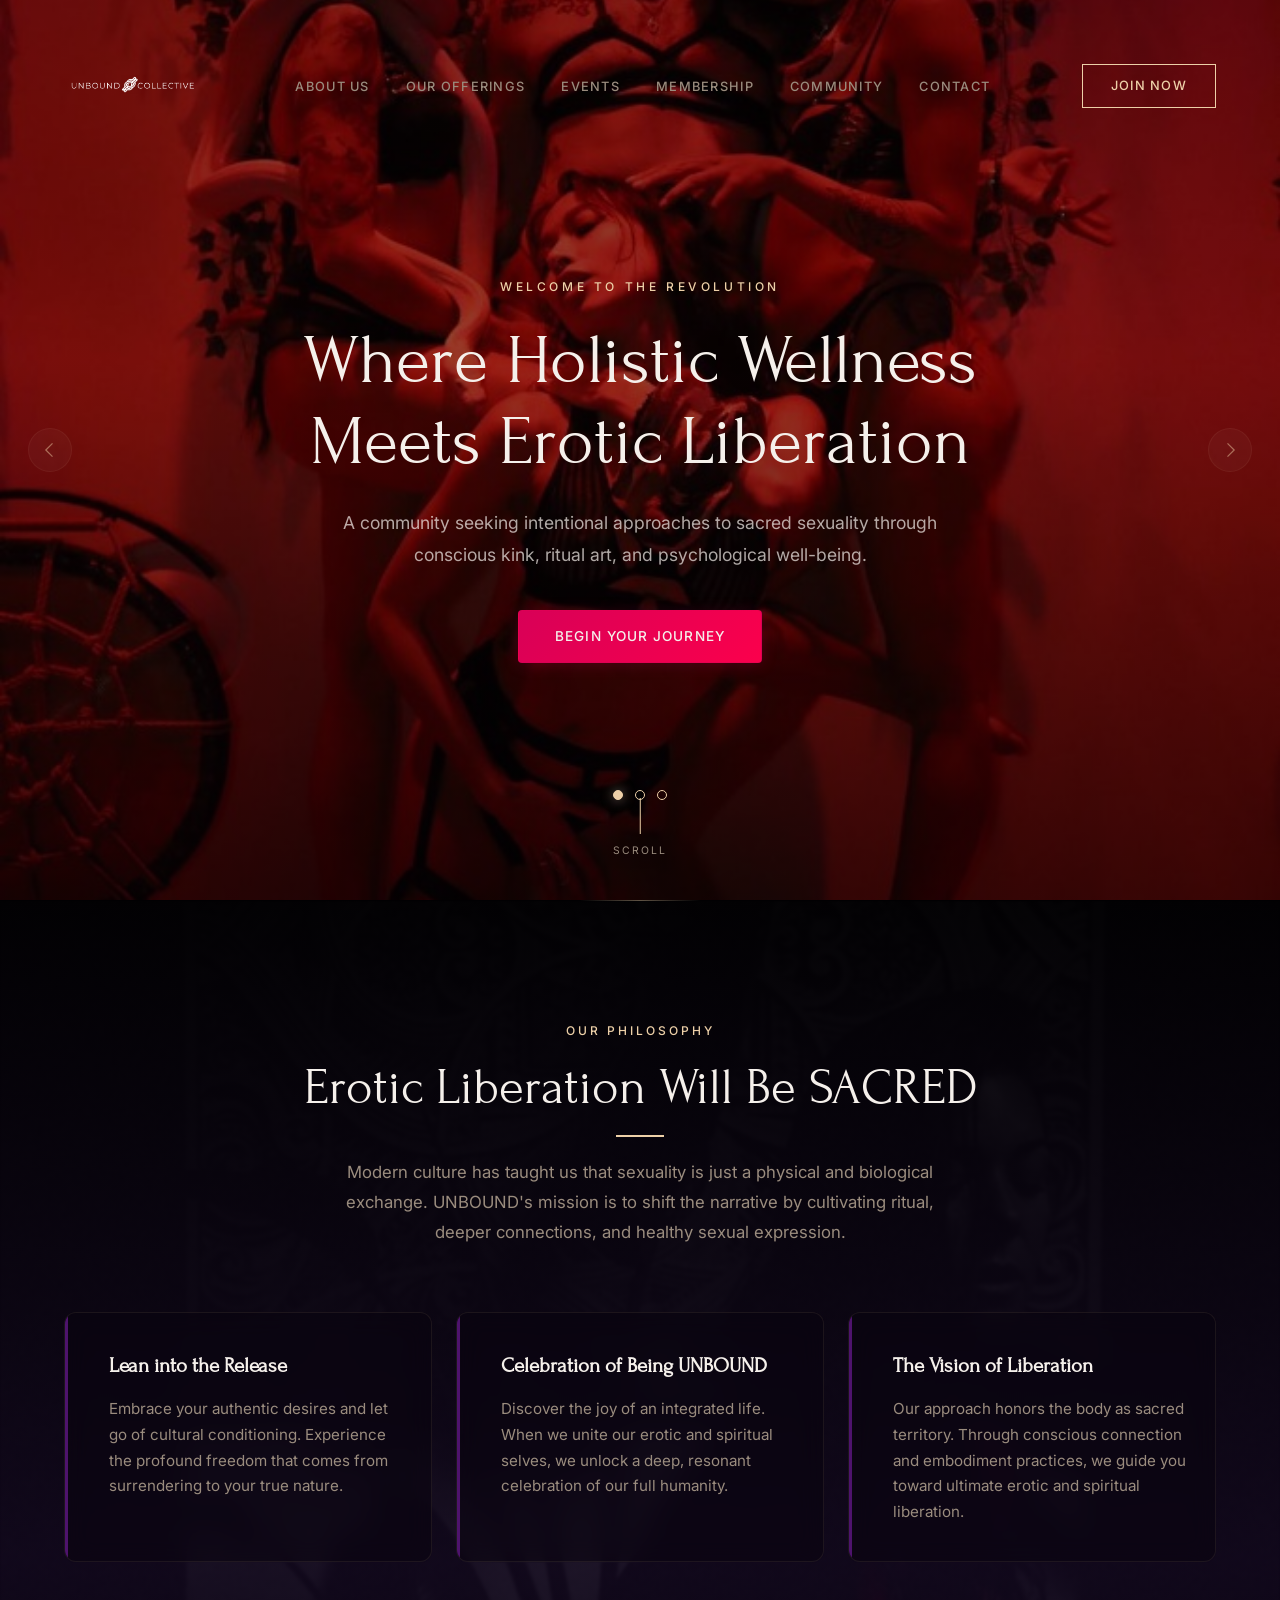
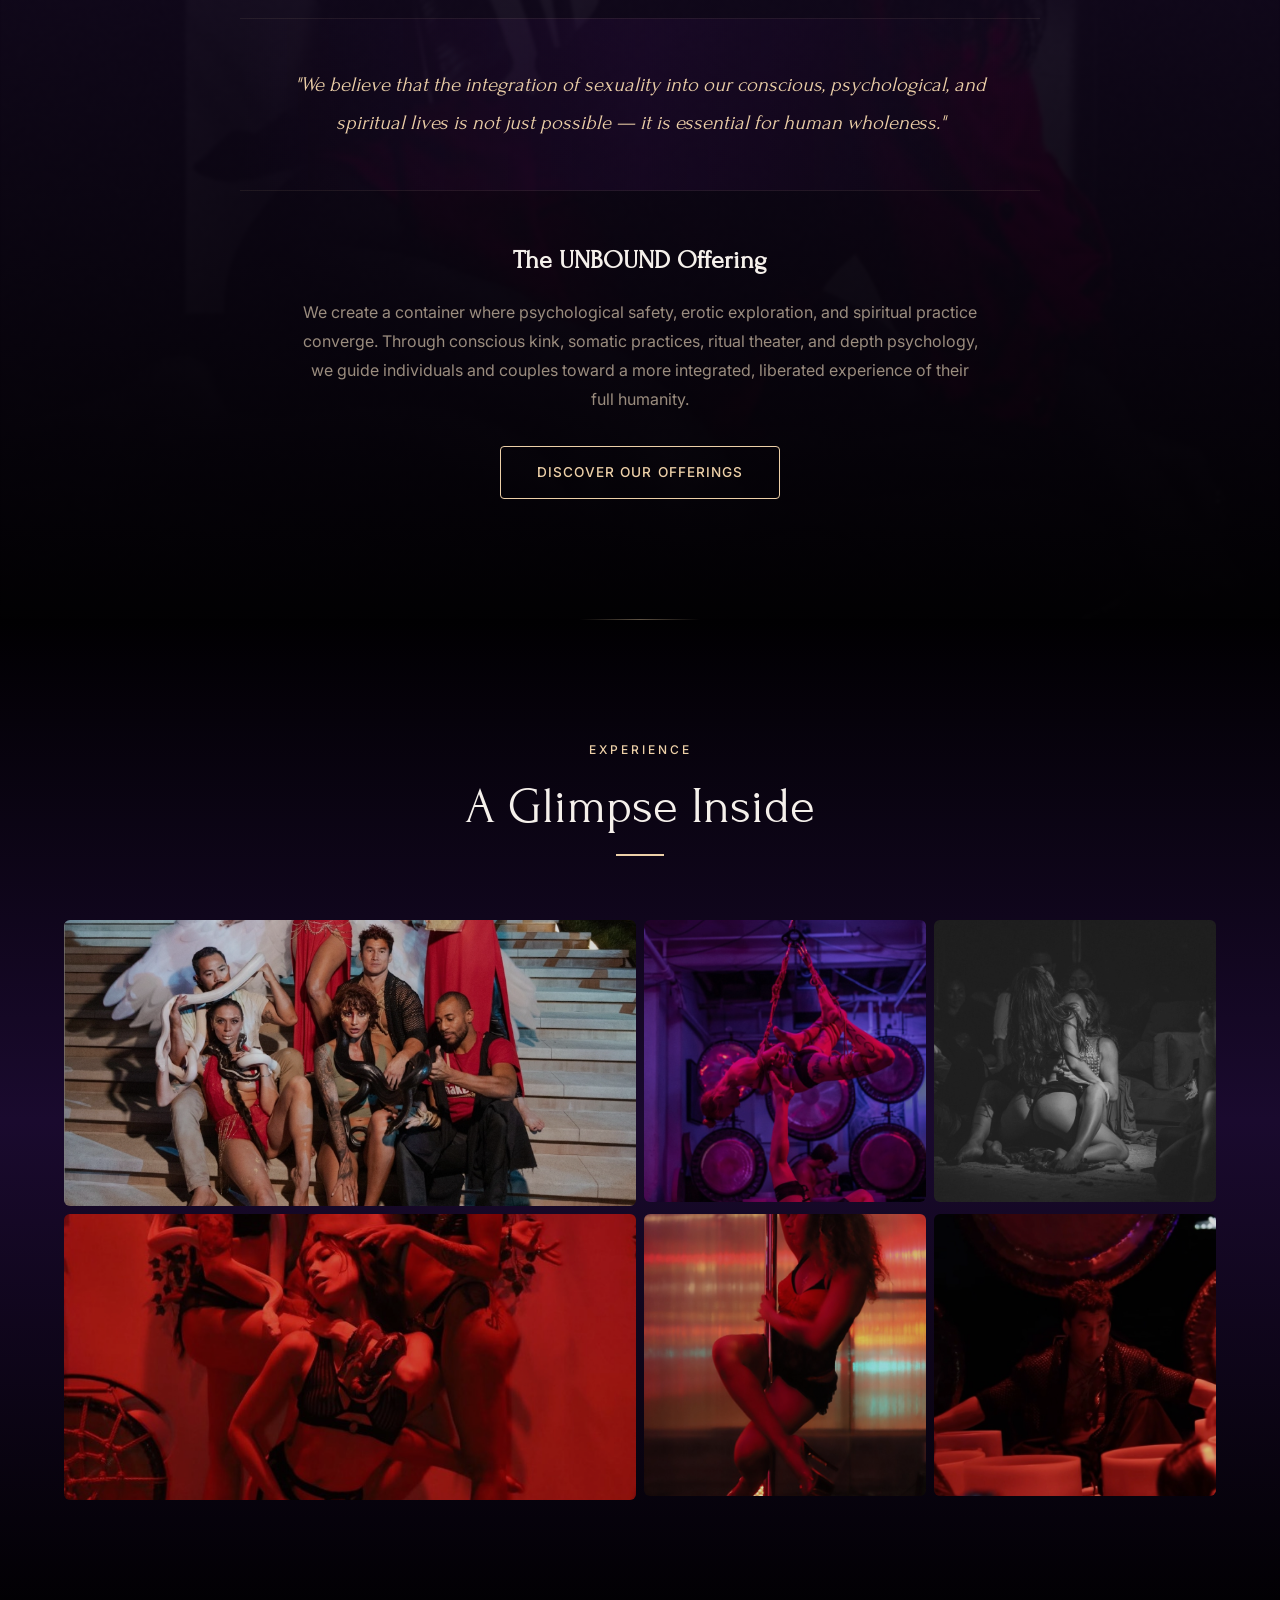
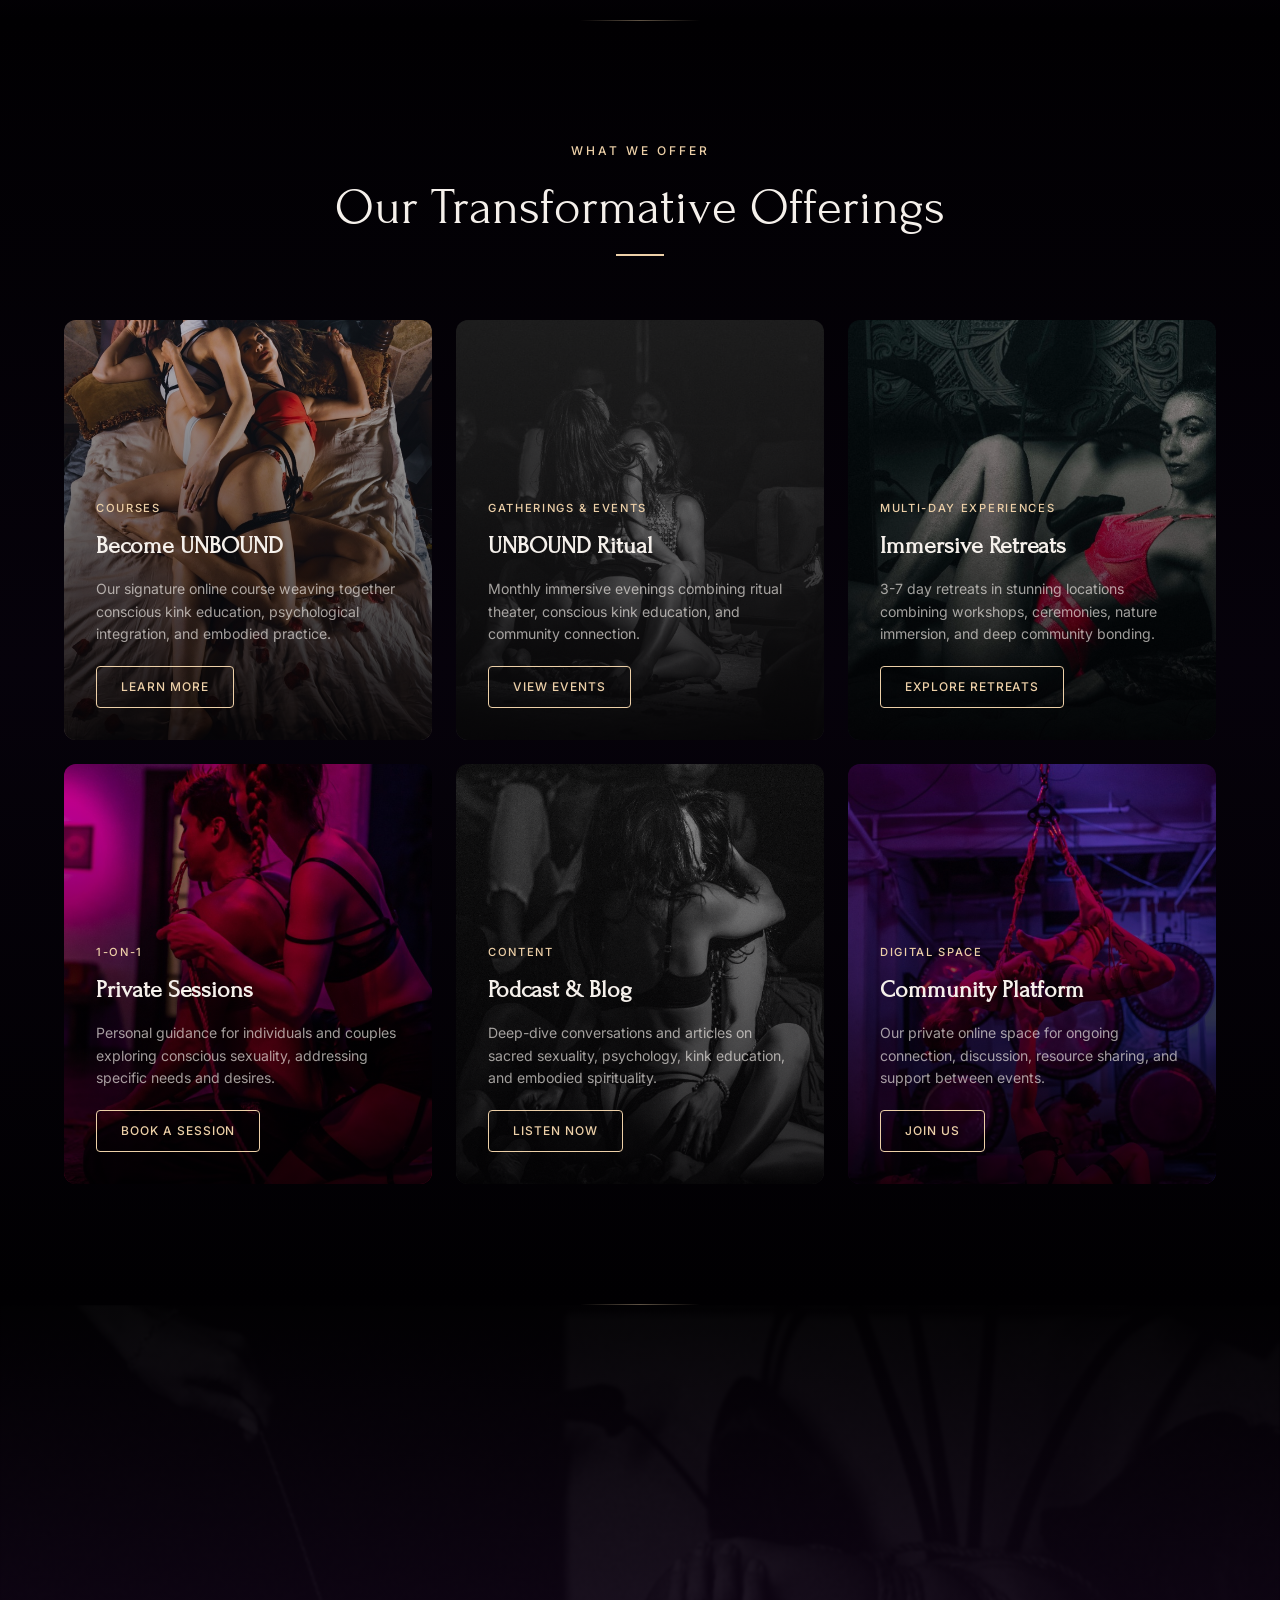
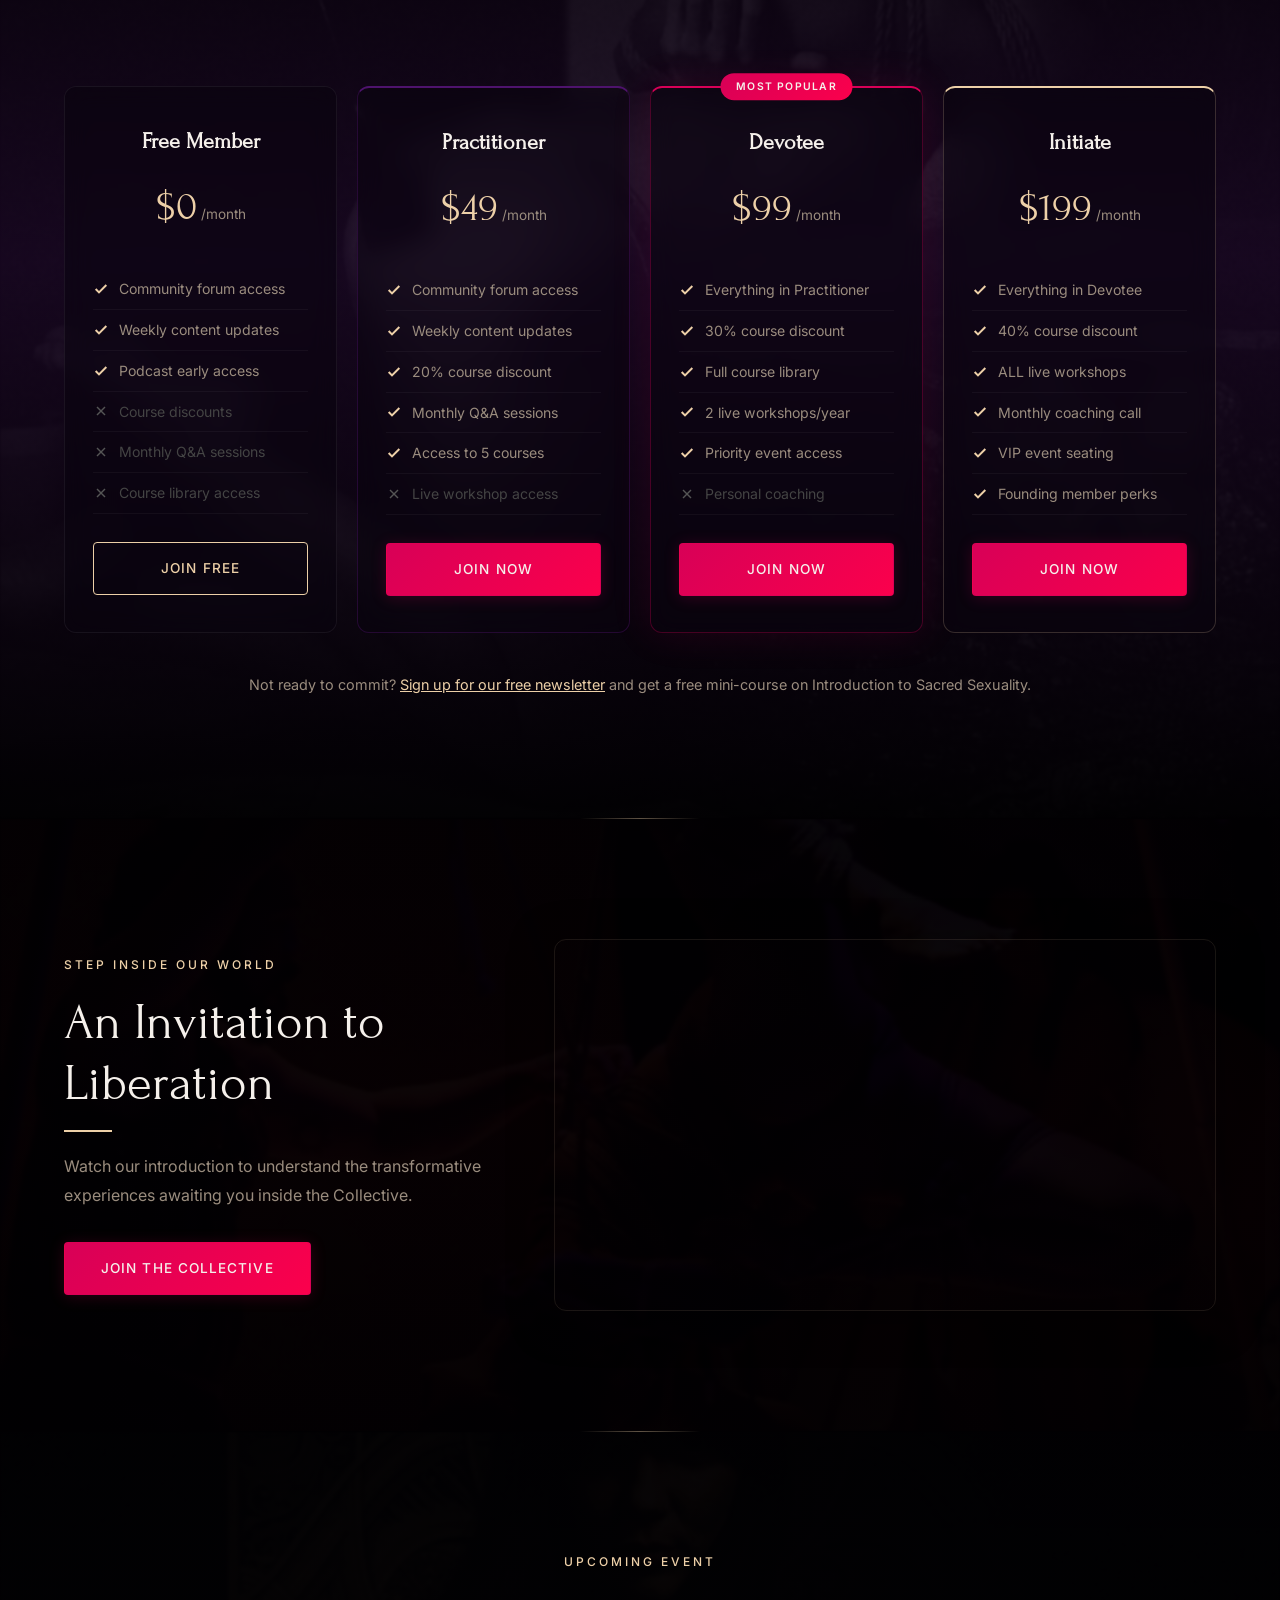
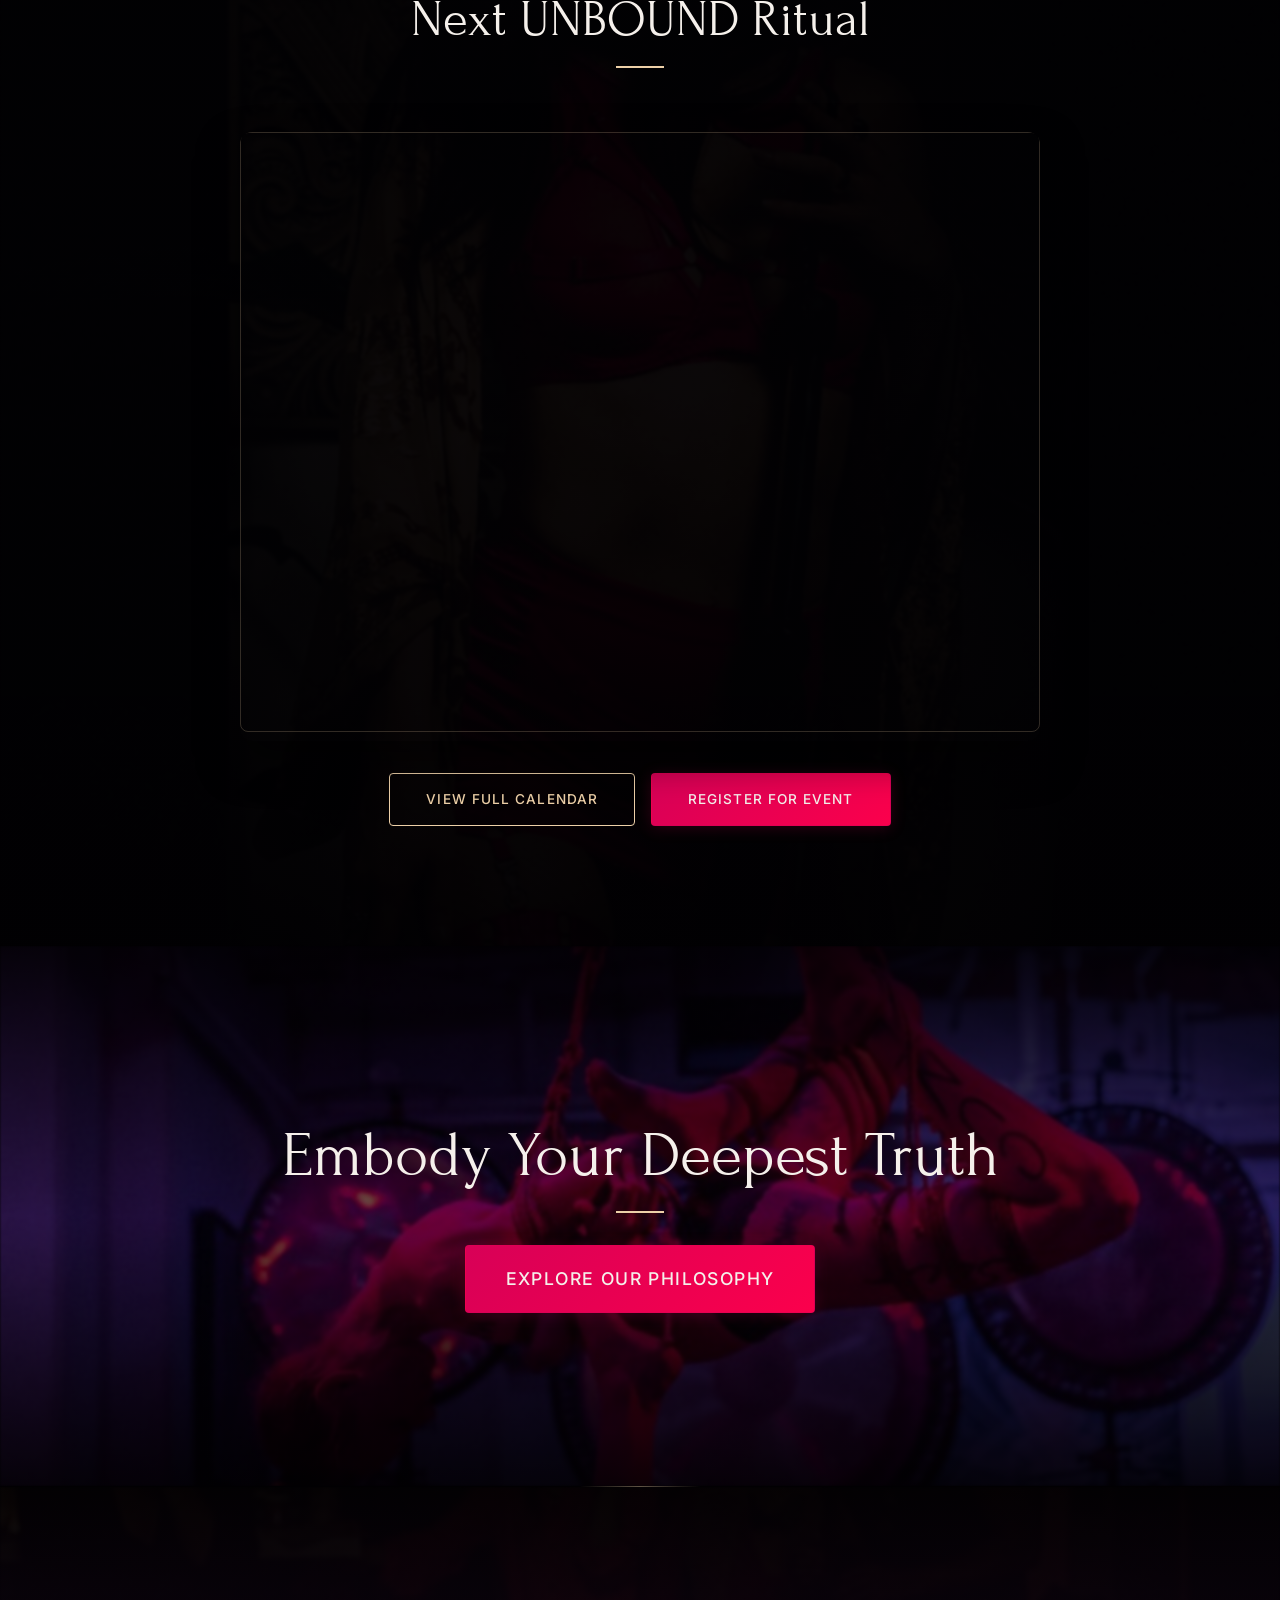
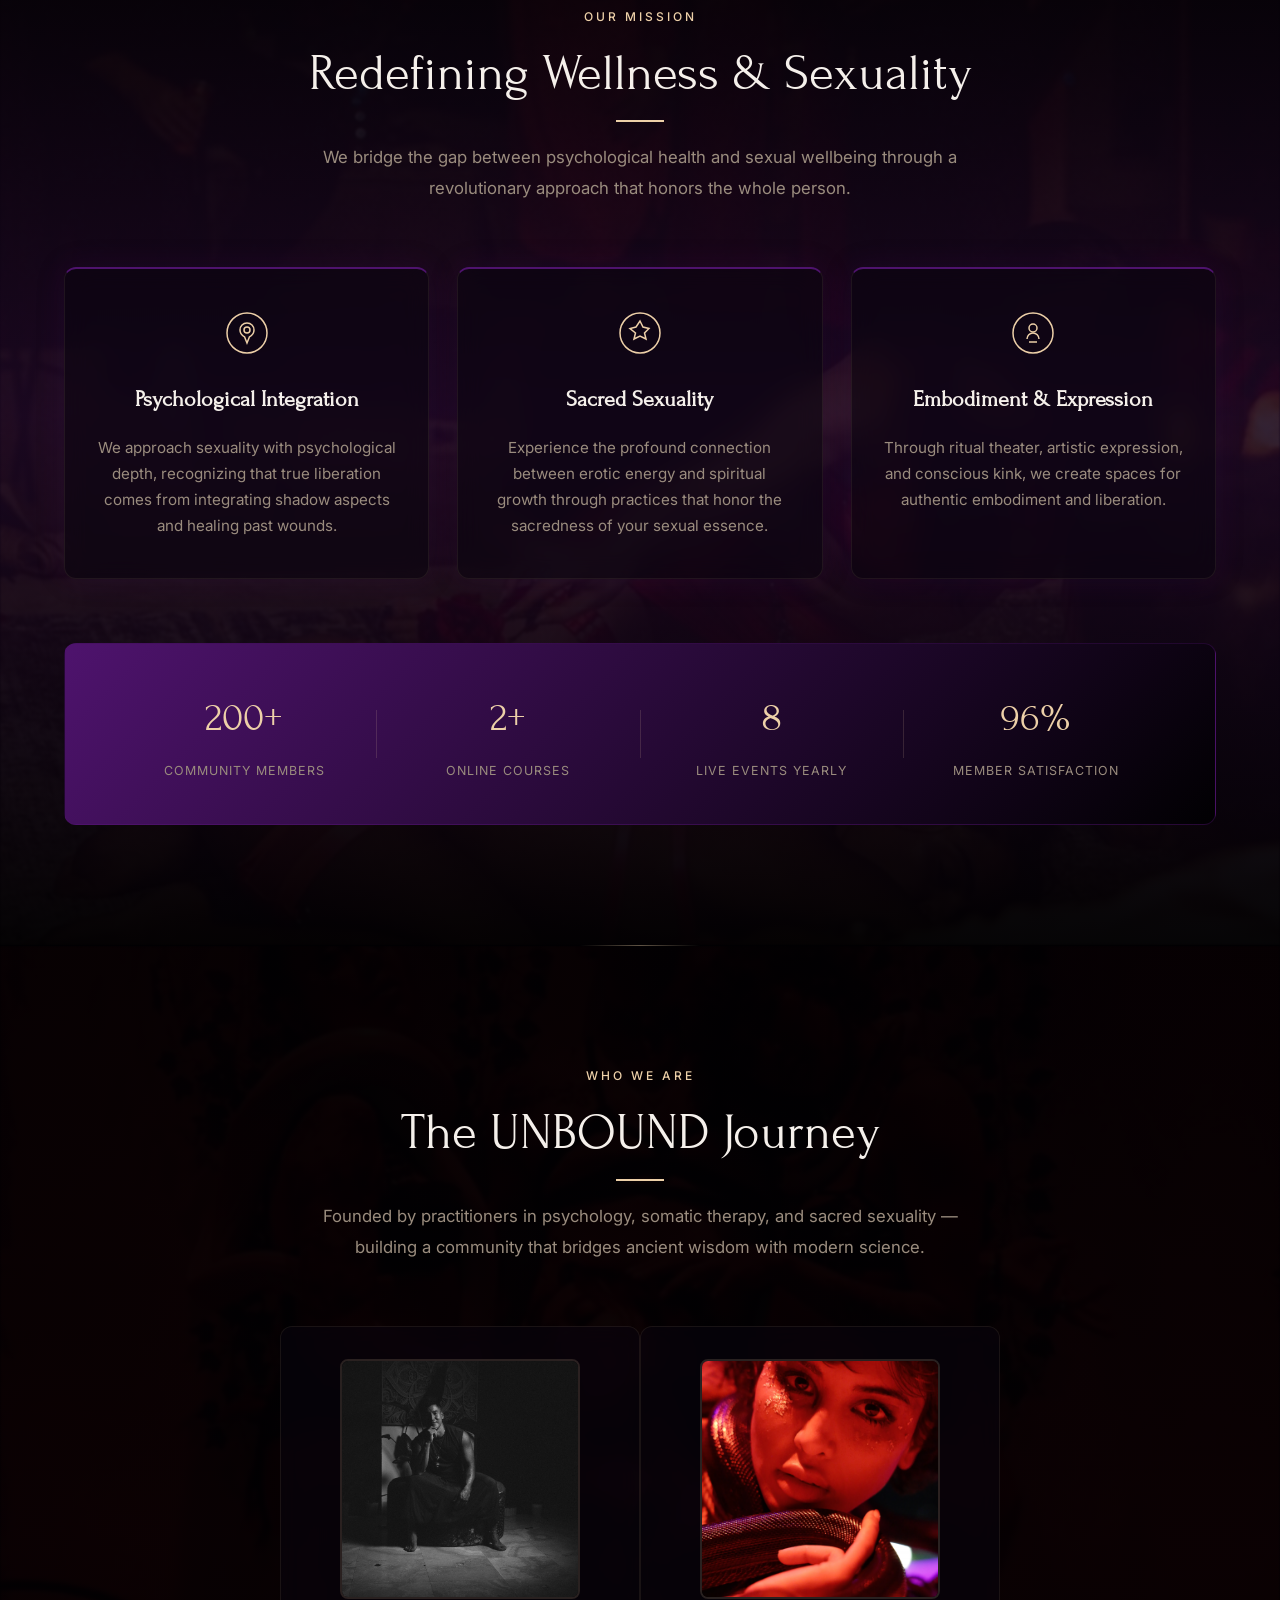
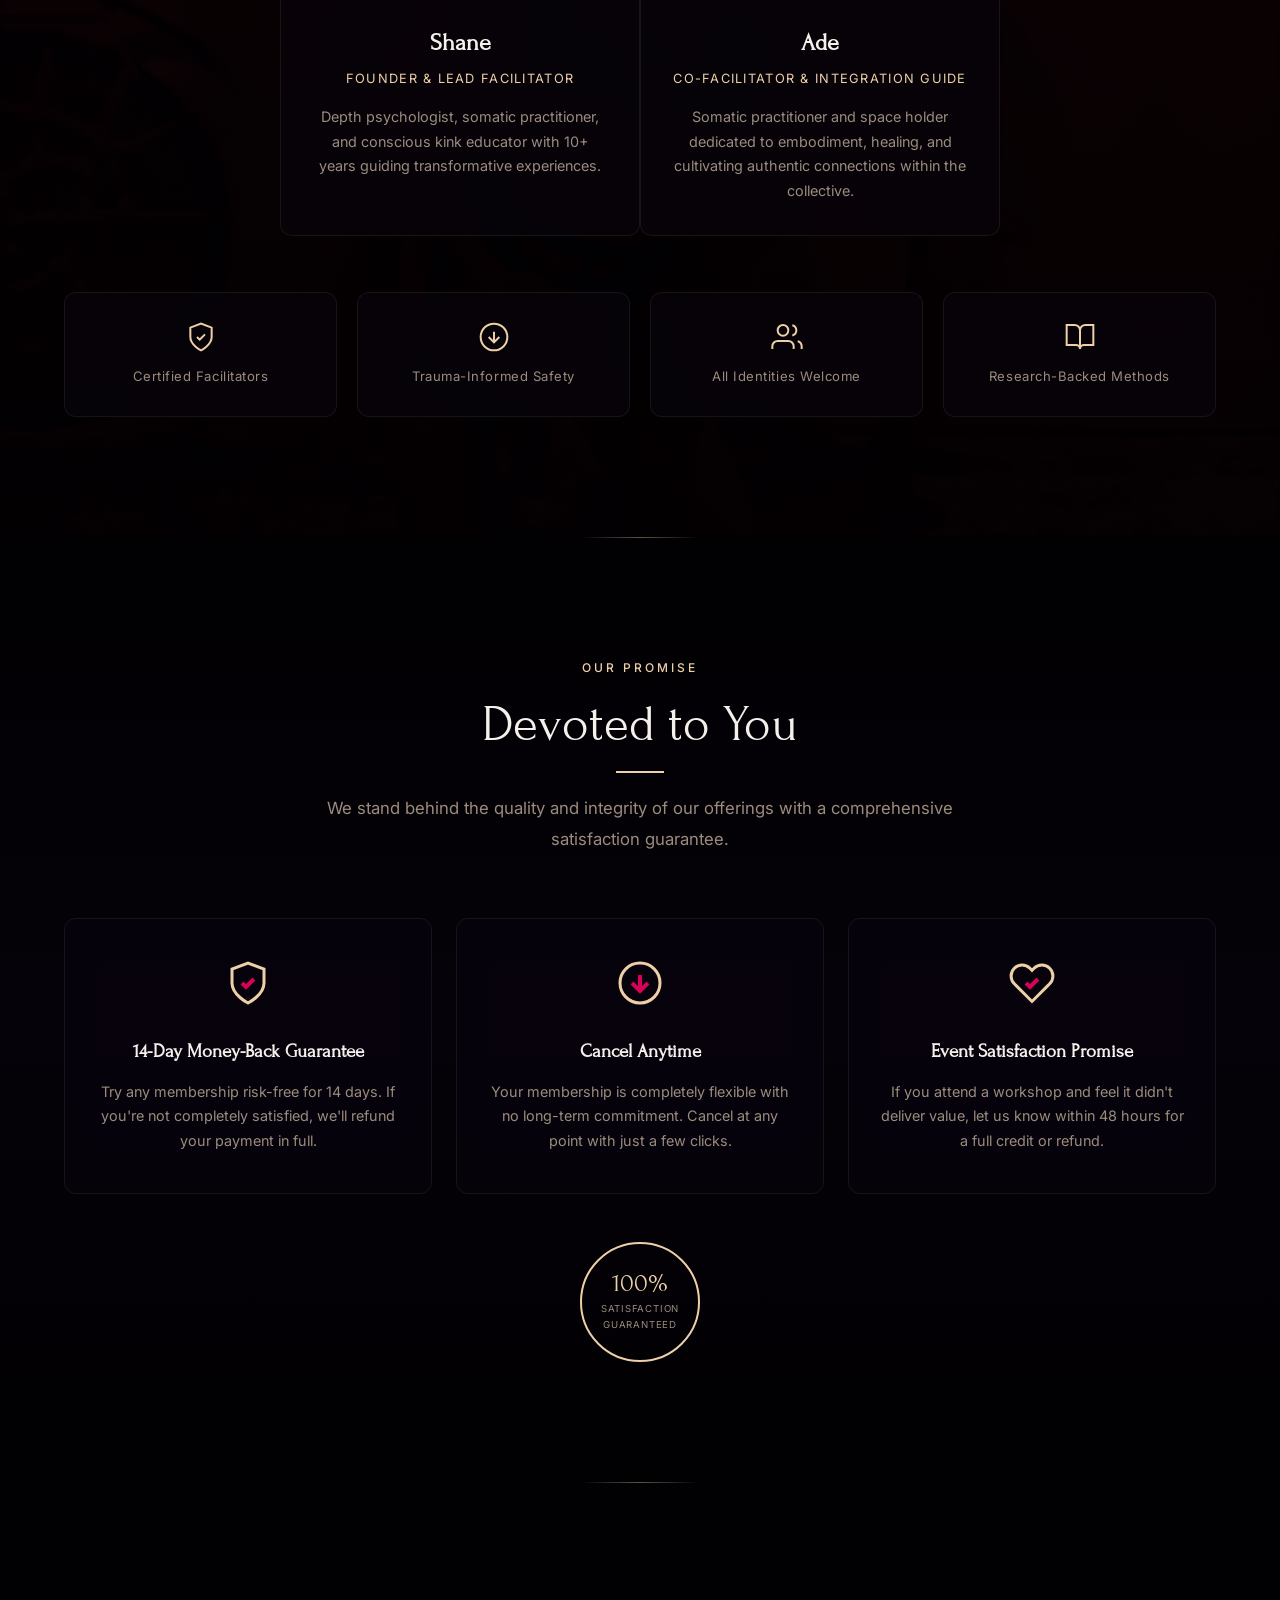
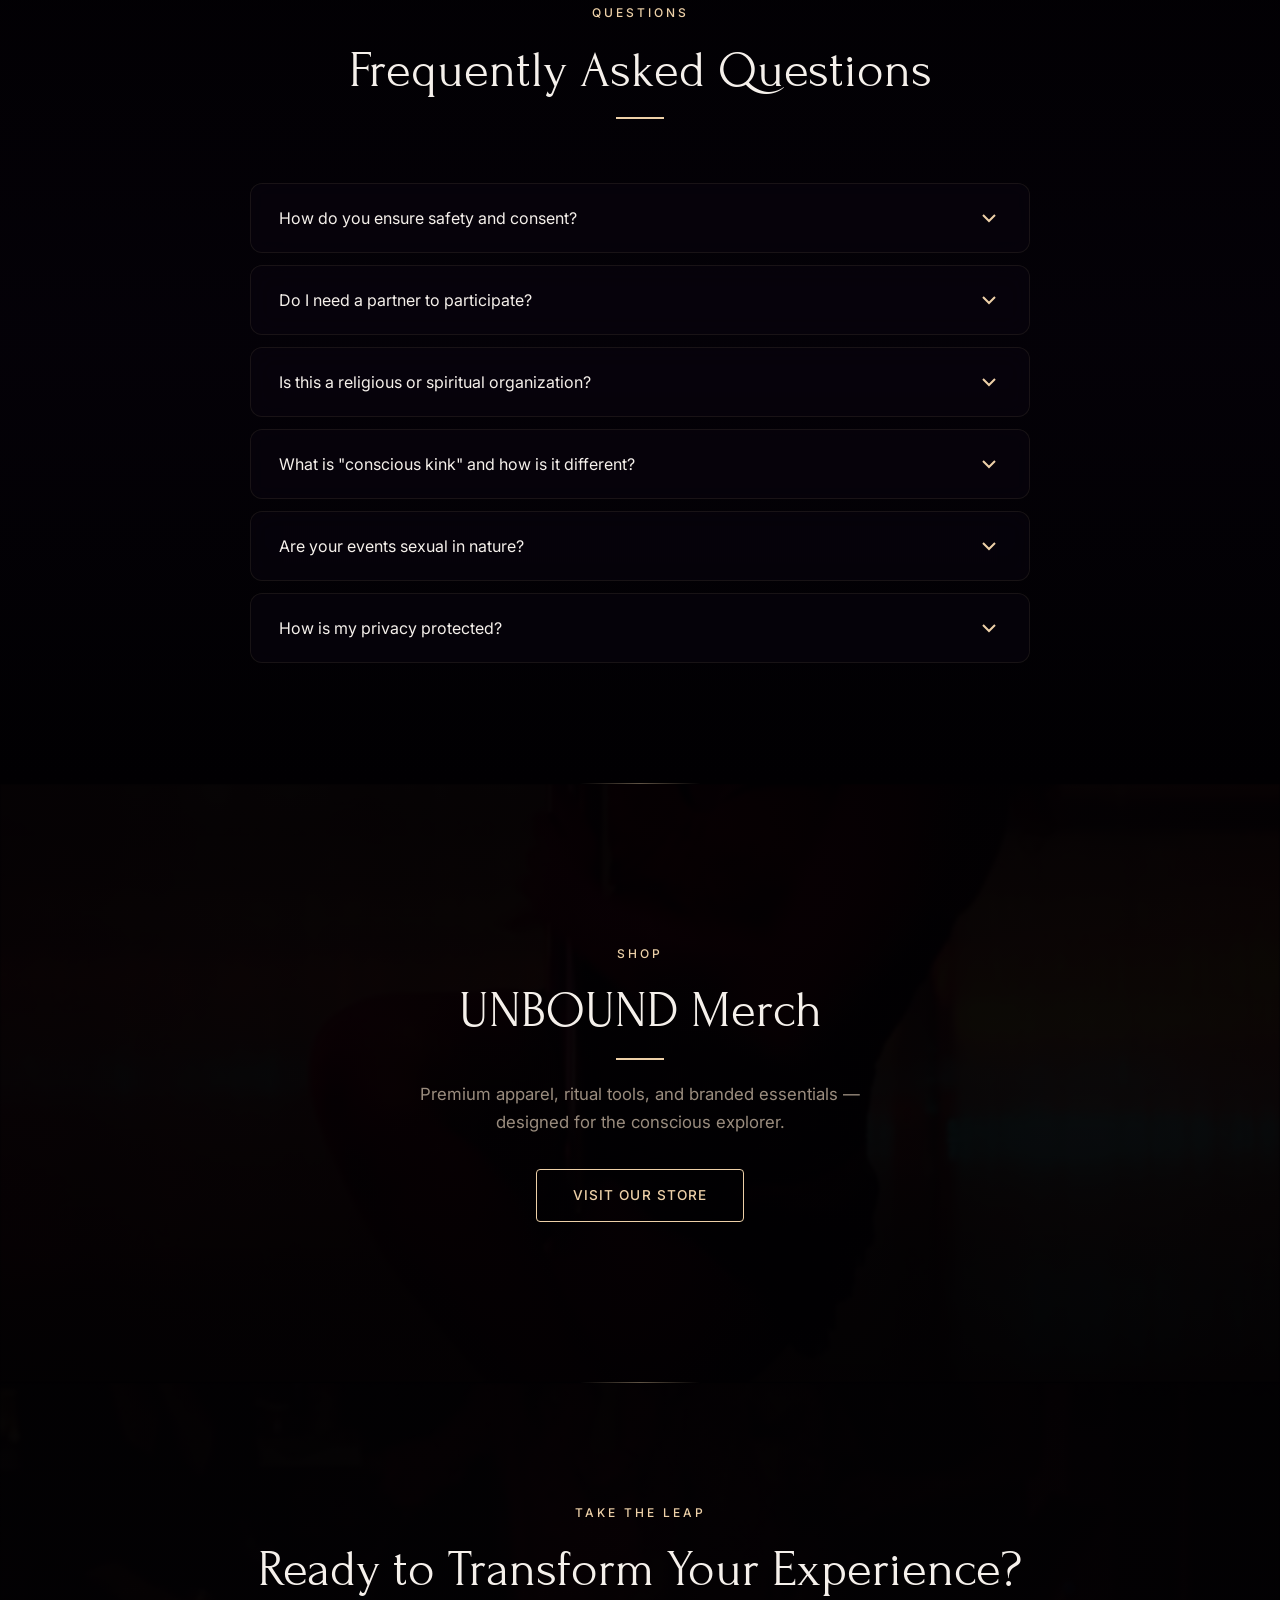
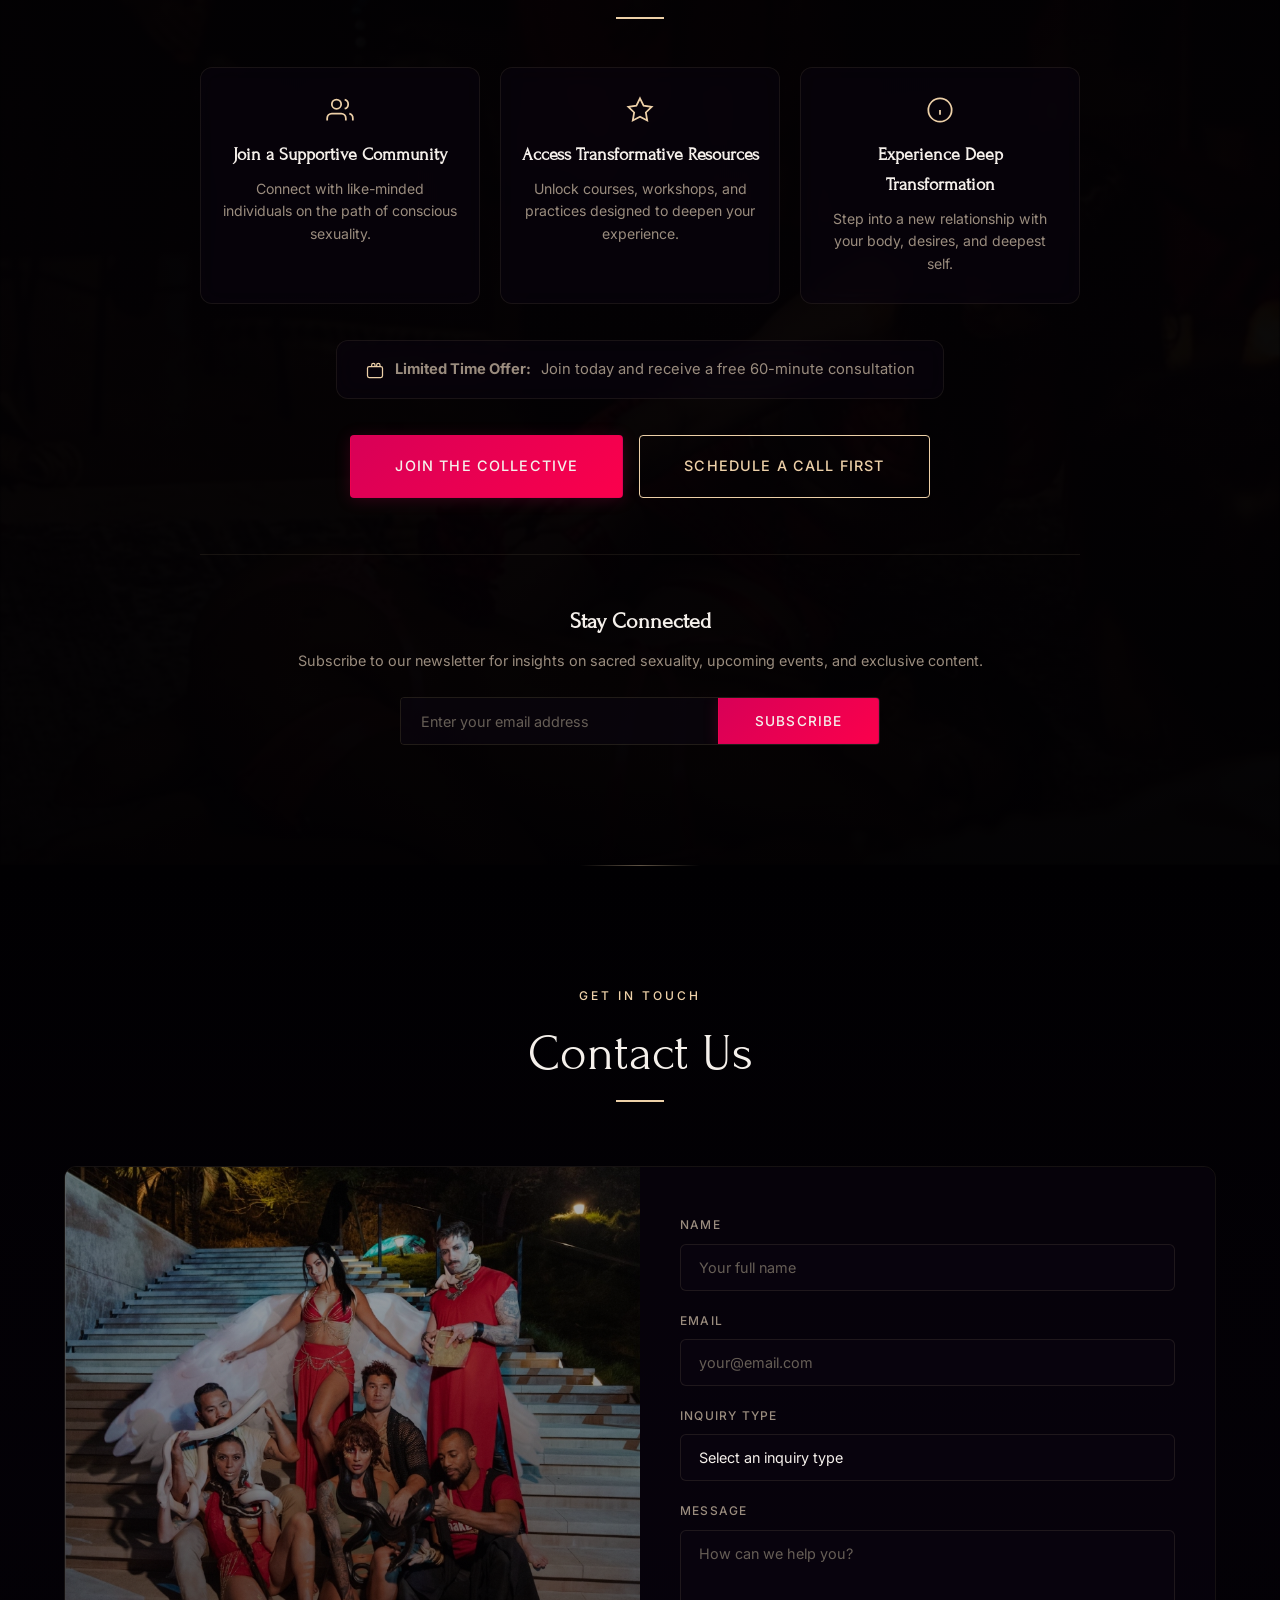
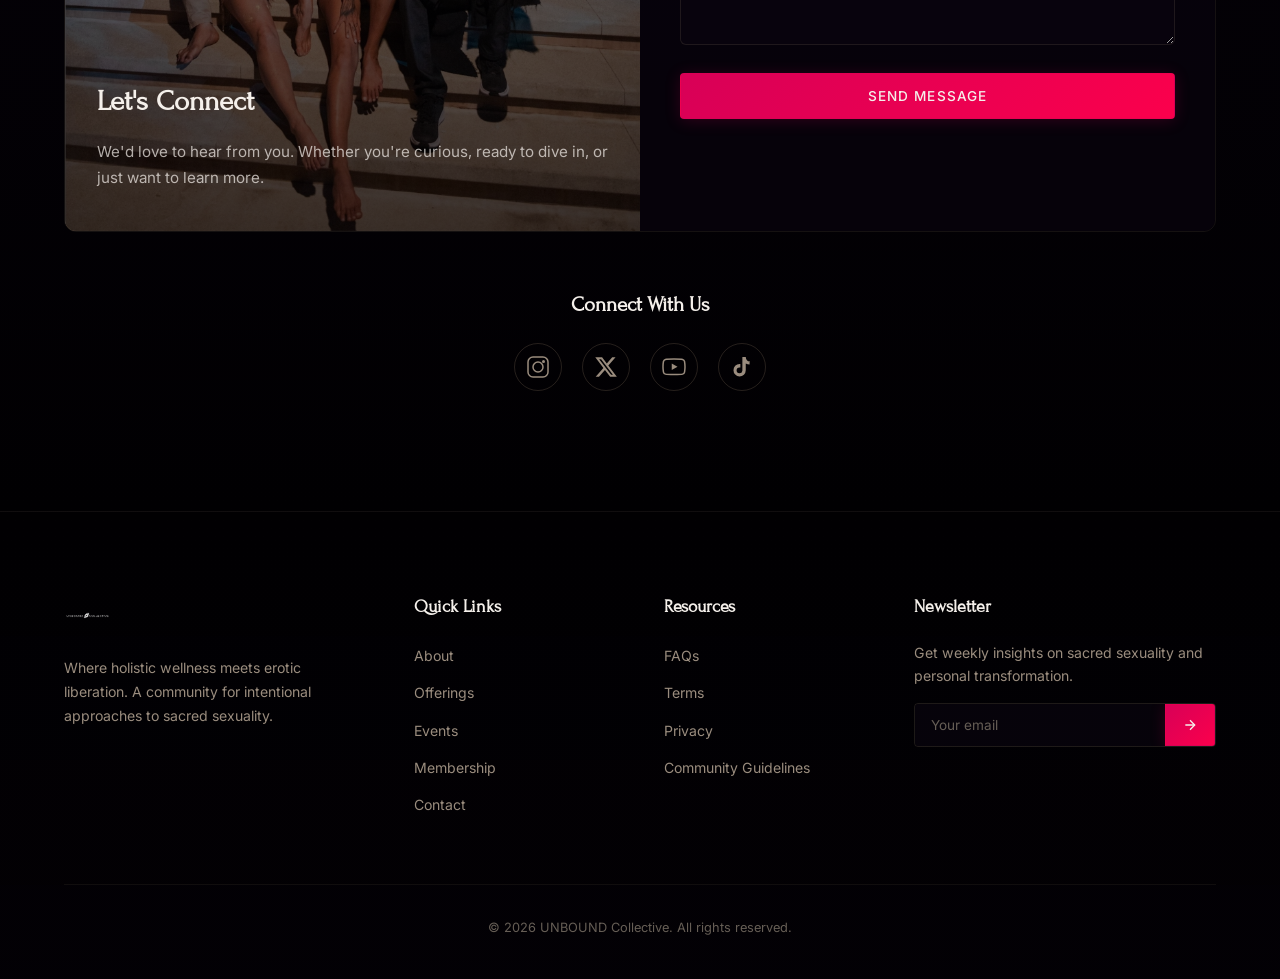
==== commit a9c7762c: "Update all CTAs to community.unboundcollective.io, add Community nav item, add newsletter form place" ====
--- a/index.html
+++ b/index.html
@@ -9,6 +9,9 @@
     <meta property="og:title" content="UNBOUND Collective — Where Holistic Wellness Meets Erotic Liberation">
     <meta property="og:description" content="A community for intentional approaches to sacred sexuality.">
     <meta property="og:type" content="website">
+    <meta property="og:image" content="assets/logo-icon.png">
+    <link rel="icon" type="image/png" href="assets/logo-icon.png">
+    <link rel="apple-touch-icon" href="assets/logo-icon.png">
     <link rel="preconnect" href="https://fonts.googleapis.com">
     <link rel="preconnect" href="https://fonts.gstatic.com" crossorigin>
     <link href="https://fonts.googleapis.com/css2?family=Forum&family=Inter:wght@300;400;500;600&display=swap" rel="stylesheet">
@@ -33,9 +36,10 @@
                 <li><a href="#offerings" class="nav-link">Our Offerings</a></li>
                 <li><a href="#events" class="nav-link">Events</a></li>
                 <li><a href="#membership" class="nav-link">Membership</a></li>
+                <li><a href="https://community.unboundcollective.io" class="nav-link" target="_blank">Community</a></li>
                 <li><a href="#contact" class="nav-link">Contact</a></li>
             </ul>
-            <a href="#membership" class="nav-cta">Join Now</a>
+            <a href="https://community.unboundcollective.io" class="nav-cta" target="_blank">Join Now</a>
         </div>
     </nav>
 
@@ -281,7 +285,7 @@
                         <li class="excluded"><svg width="16" height="16" viewBox="0 0 24 24" fill="none" stroke="#555" stroke-width="2"><line x1="18" y1="6" x2="6" y2="18"/><line x1="6" y1="6" x2="18" y2="18"/></svg> Monthly Q&A sessions</li>
                         <li class="excluded"><svg width="16" height="16" viewBox="0 0 24 24" fill="none" stroke="#555" stroke-width="2"><line x1="18" y1="6" x2="6" y2="18"/><line x1="6" y1="6" x2="18" y2="18"/></svg> Course library access</li>
                     </ul>
-                    <a href="#" class="btn btn-outline membership-cta">Join Free</a>
+                    <a href="https://community.unboundcollective.io" class="btn btn-outline membership-cta" target="_blank">Join Free</a>
                 </div>
                 <!-- Practitioner -->
                 <div class="membership-card tier-practitioner glass-card reveal">
@@ -300,7 +304,7 @@
                         <li class="included"><svg width="16" height="16" viewBox="0 0 24 24" fill="none" stroke="#EDD0A8" stroke-width="3"><polyline points="20,6 9,17 4,12"/></svg> Access to 5 courses</li>
                         <li class="excluded"><svg width="16" height="16" viewBox="0 0 24 24" fill="none" stroke="#555" stroke-width="2"><line x1="18" y1="6" x2="6" y2="18"/><line x1="6" y1="6" x2="18" y2="18"/></svg> Live workshop access</li>
                     </ul>
-                    <a href="#" class="btn btn-primary membership-cta">Join Now</a>
+                    <a href="https://community.unboundcollective.io" class="btn btn-primary membership-cta" target="_blank">Join Now</a>
                 </div>
                 <!-- Devotee — MOST POPULAR -->
                 <div class="membership-card tier-devotee glass-card popular reveal">
@@ -320,7 +324,7 @@
                         <li class="included"><svg width="16" height="16" viewBox="0 0 24 24" fill="none" stroke="#EDD0A8" stroke-width="3"><polyline points="20,6 9,17 4,12"/></svg> Priority event access</li>
                         <li class="excluded"><svg width="16" height="16" viewBox="0 0 24 24" fill="none" stroke="#555" stroke-width="2"><line x1="18" y1="6" x2="6" y2="18"/><line x1="6" y1="6" x2="18" y2="18"/></svg> Personal coaching</li>
                     </ul>
-                    <a href="#" class="btn btn-primary membership-cta">Join Now</a>
+                    <a href="https://community.unboundcollective.io" class="btn btn-primary membership-cta" target="_blank">Join Now</a>
                 </div>
                 <!-- Initiate -->
                 <div class="membership-card tier-initiate glass-card reveal">
@@ -339,7 +343,7 @@
                         <li class="included"><svg width="16" height="16" viewBox="0 0 24 24" fill="none" stroke="#EDD0A8" stroke-width="3"><polyline points="20,6 9,17 4,12"/></svg> VIP event seating</li>
                         <li class="included"><svg width="16" height="16" viewBox="0 0 24 24" fill="none" stroke="#EDD0A8" stroke-width="3"><polyline points="20,6 9,17 4,12"/></svg> Founding member perks</li>
                     </ul>
-                    <a href="#" class="btn btn-primary membership-cta">Join Now</a>
+                    <a href="https://community.unboundcollective.io" class="btn btn-primary membership-cta" target="_blank">Join Now</a>
                 </div>
             </div>
             <p class="membership-note reveal">Not ready to commit? <a href="#newsletter">Sign up for our free newsletter</a> and get a free mini-course on Introduction to Sacred Sexuality.</p>
@@ -359,7 +363,7 @@
                     <span class="section-label">STEP INSIDE OUR WORLD</span>
                     <h2 class="section-title">An Invitation to Liberation</h2>
                     <p>Watch our introduction to understand the transformative experiences awaiting you inside the Collective.</p>
-                    <a href="#membership" class="btn btn-primary">Join The Collective</a>
+                    <a href="https://community.unboundcollective.io" class="btn btn-primary" target="_blank">Join The Collective</a>
                 </div>
                 <div class="video-embed">
                     <iframe src="https://www.youtube.com/embed/Iy1HXCO9aZg?rel=0&modestbranding=1&showinfo=0&controls=1&iv_load_policy=3" title="UNBOUND Collective Introduction" frameborder="0" allow="accelerometer; autoplay; clipboard-write; encrypted-media; gyroscope; picture-in-picture" allowfullscreen></iframe>
@@ -382,7 +386,7 @@
             </div>
             <div class="event-embed reveal" style="width: 100%; max-width: 800px; margin: 0 auto; border-radius: 12px; overflow: hidden; box-shadow: 0 20px 40px rgba(0,0,0,0.5);">
                 <iframe
-                  src="https://lu.ma/embed/calendar/weareunbound?k=c"
+                  src="https://lu.ma/embed/community/weareunbound/events"
                   width="100%"
                   height="600"
                   frameborder="0"
@@ -710,13 +714,13 @@
                     <p class="offer-text"><svg width="20" height="20" viewBox="0 0 24 24" fill="none" stroke="#EDD0A8" stroke-width="1.5"><rect x="3" y="8" width="18" height="13" rx="2"/><path d="M12 8V6a2 2 0 0 0-2-2 2 2 0 0 0-2 2v2"/><path d="M18 8V6a2 2 0 0 0-2-2 2 2 0 0 0-2 2v2"/></svg> <strong>Limited Time Offer:</strong> Join today and receive a free 60-minute consultation</p>
                 </div>
                 <div class="cta-buttons">
-                    <a href="#membership" class="btn btn-primary btn-large">Join The Collective</a>
+                    <a href="https://community.unboundcollective.io" class="btn btn-primary btn-large" target="_blank">Join The Collective</a>
                     <a href="#contact" class="btn btn-outline btn-large">Schedule a Call First</a>
                 </div>
                 <div class="newsletter-form">
                     <h3>Stay Connected</h3>
                     <p>Subscribe to our newsletter for insights on sacred sexuality, upcoming events, and exclusive content.</p>
-                    <form id="newsletterForm" class="newsletter-input-group">
+                    <form id="newsletterForm" class="newsletter-input-group" action="#mailerlite-form" method="POST">
                         <input type="email" placeholder="Enter your email address" required aria-label="Email address">
                         <button type="submit" class="btn btn-primary">Subscribe</button>
                     </form>
@@ -824,7 +828,7 @@
                 <div class="footer-newsletter">
                     <h4>Newsletter</h4>
                     <p>Get weekly insights on sacred sexuality and personal transformation.</p>
-                    <form class="footer-newsletter-form">
+                    <form class="footer-newsletter-form" action="#mailerlite-form" method="POST">
                         <input type="email" placeholder="Your email" aria-label="Email for newsletter">
                         <button type="submit" class="btn btn-primary btn-small-footer">
                             <svg width="16" height="16" viewBox="0 0 24 24" fill="none" stroke="currentColor" stroke-width="2"><line x1="5" y1="12" x2="19" y2="12"/><polyline points="12,5 19,12 12,19"/></svg>
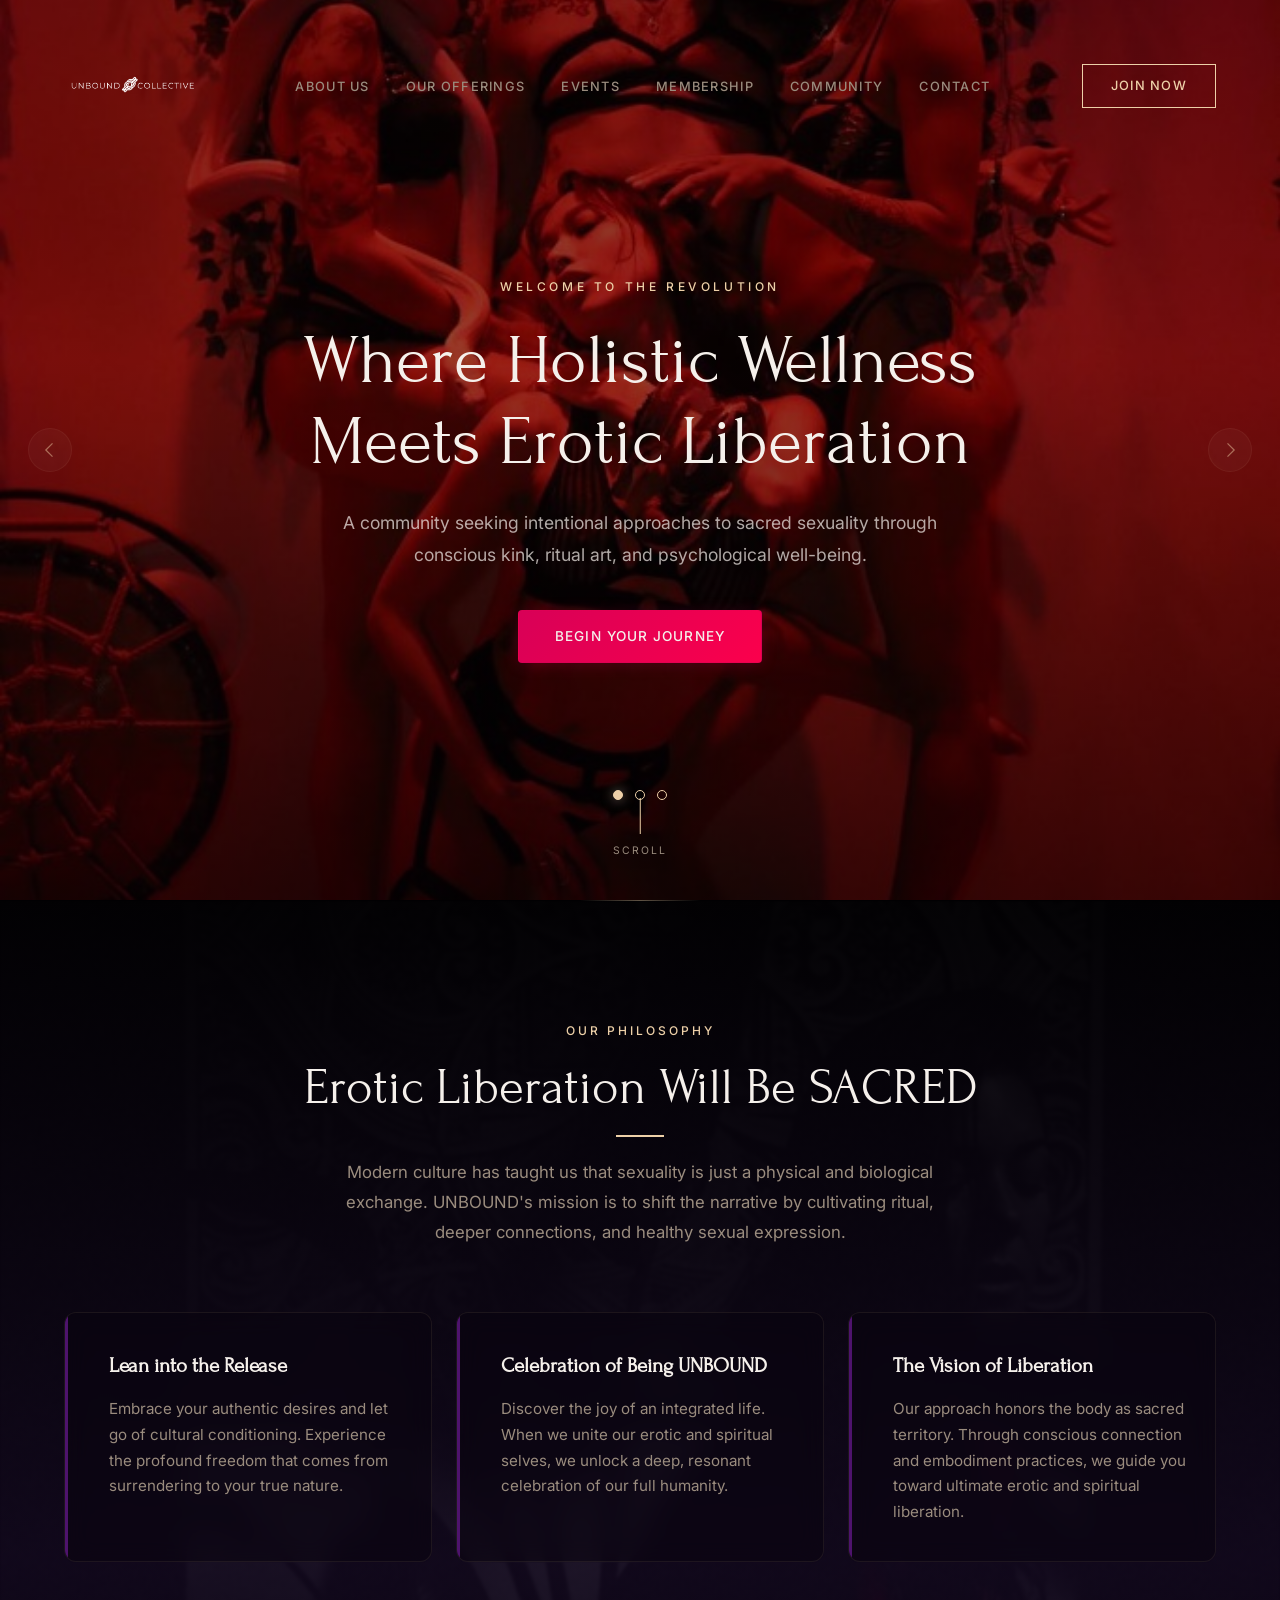
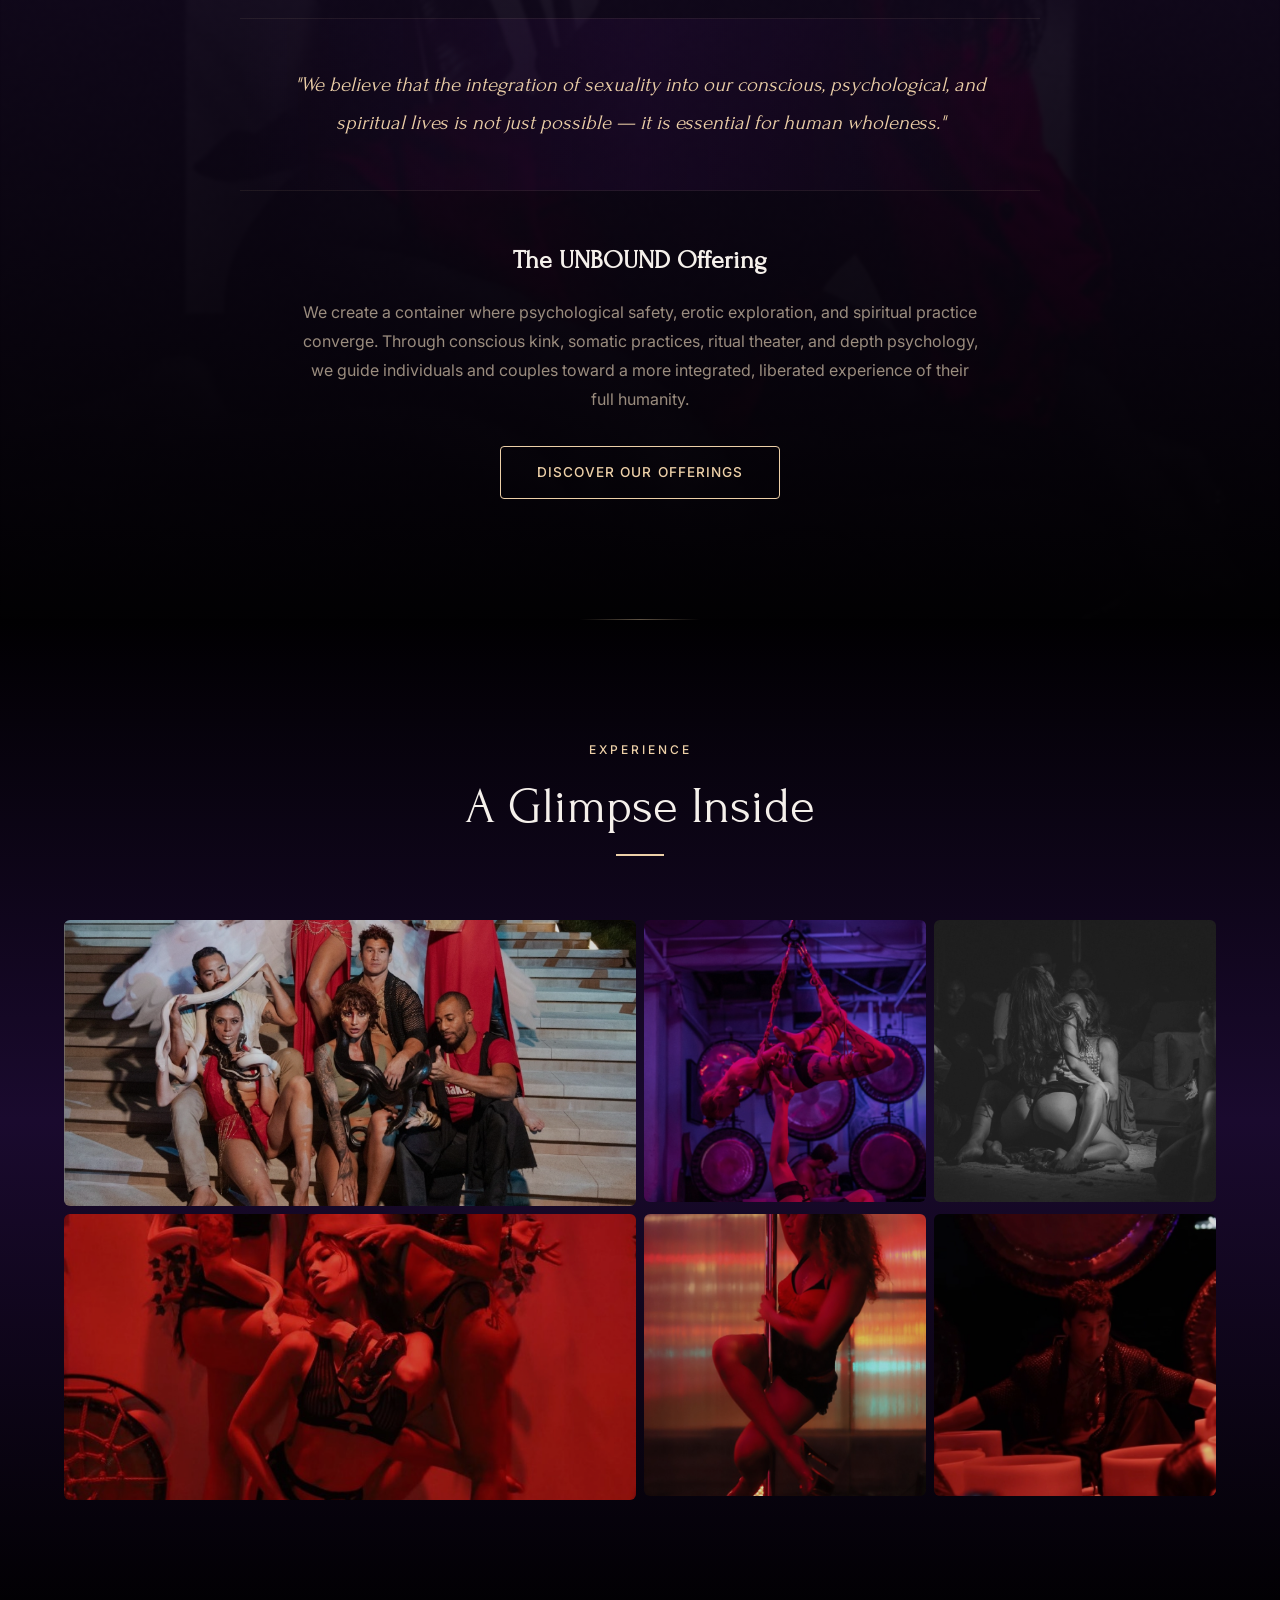
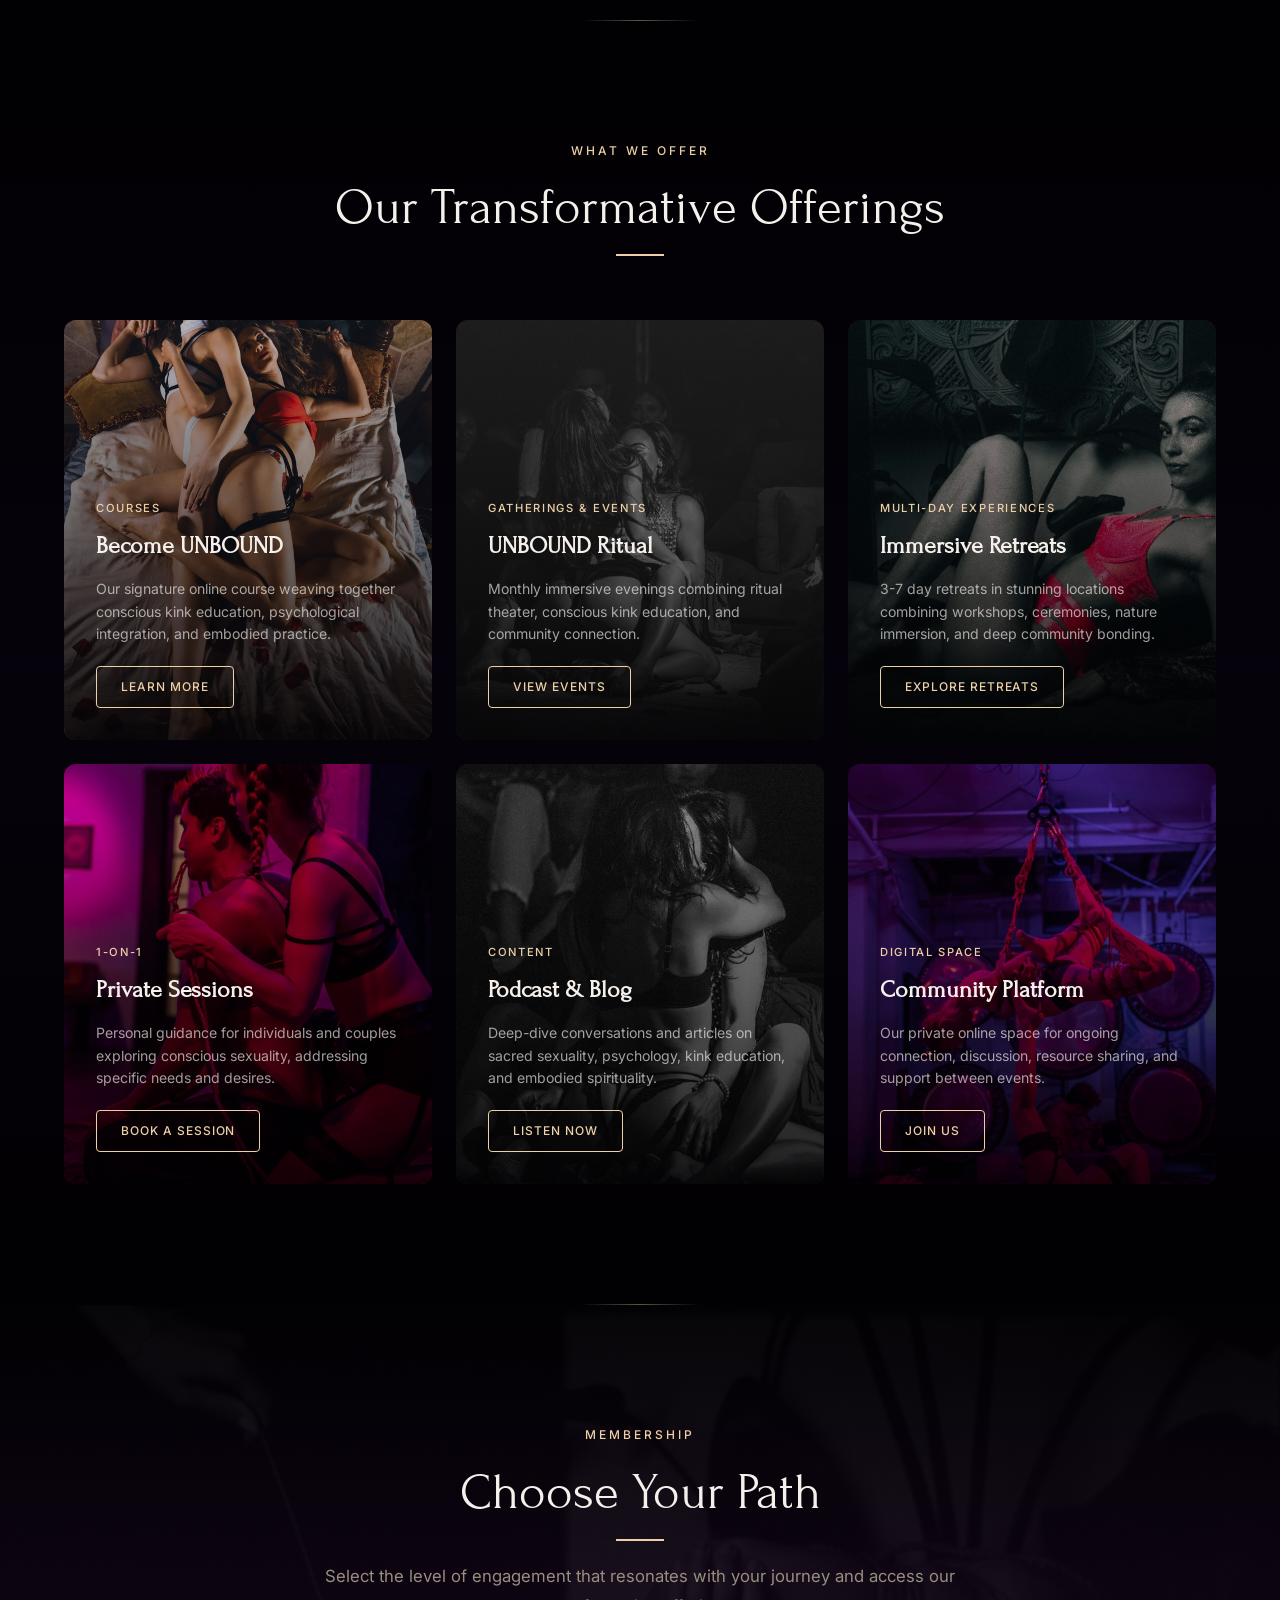
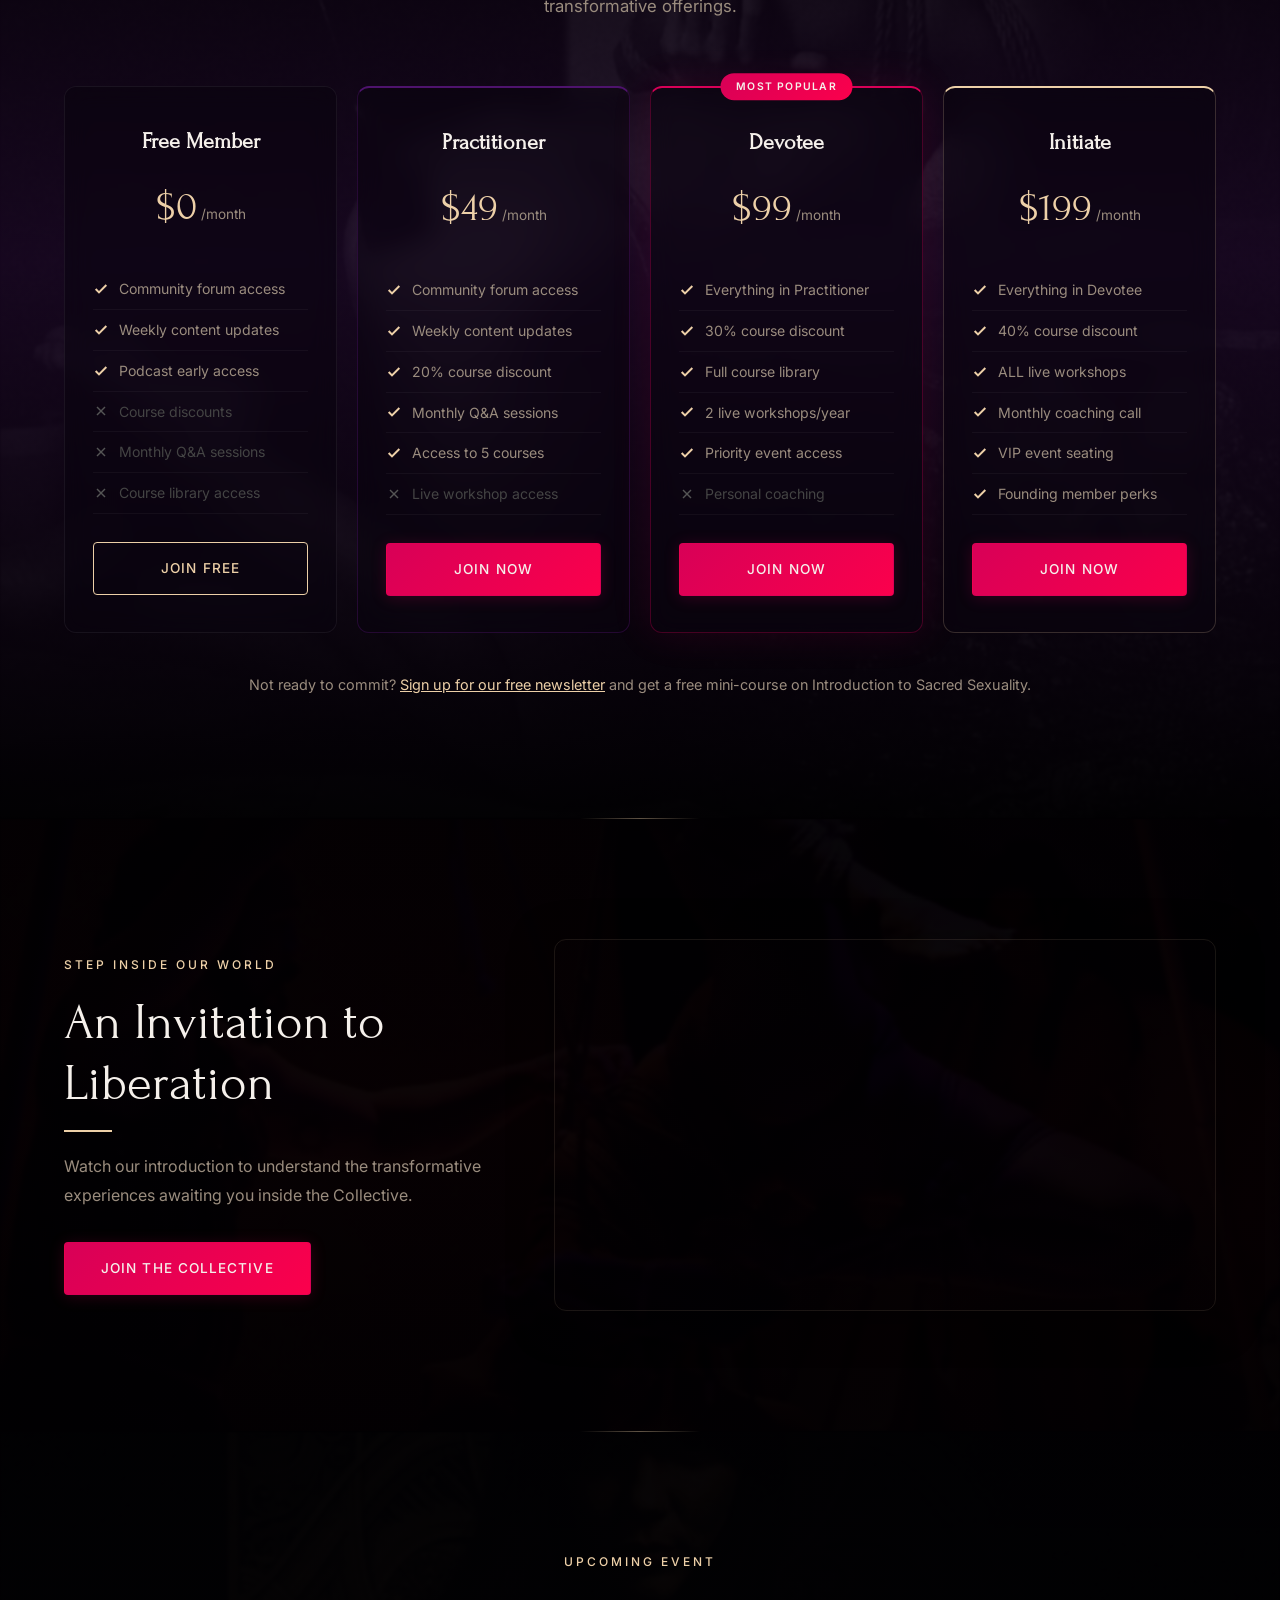
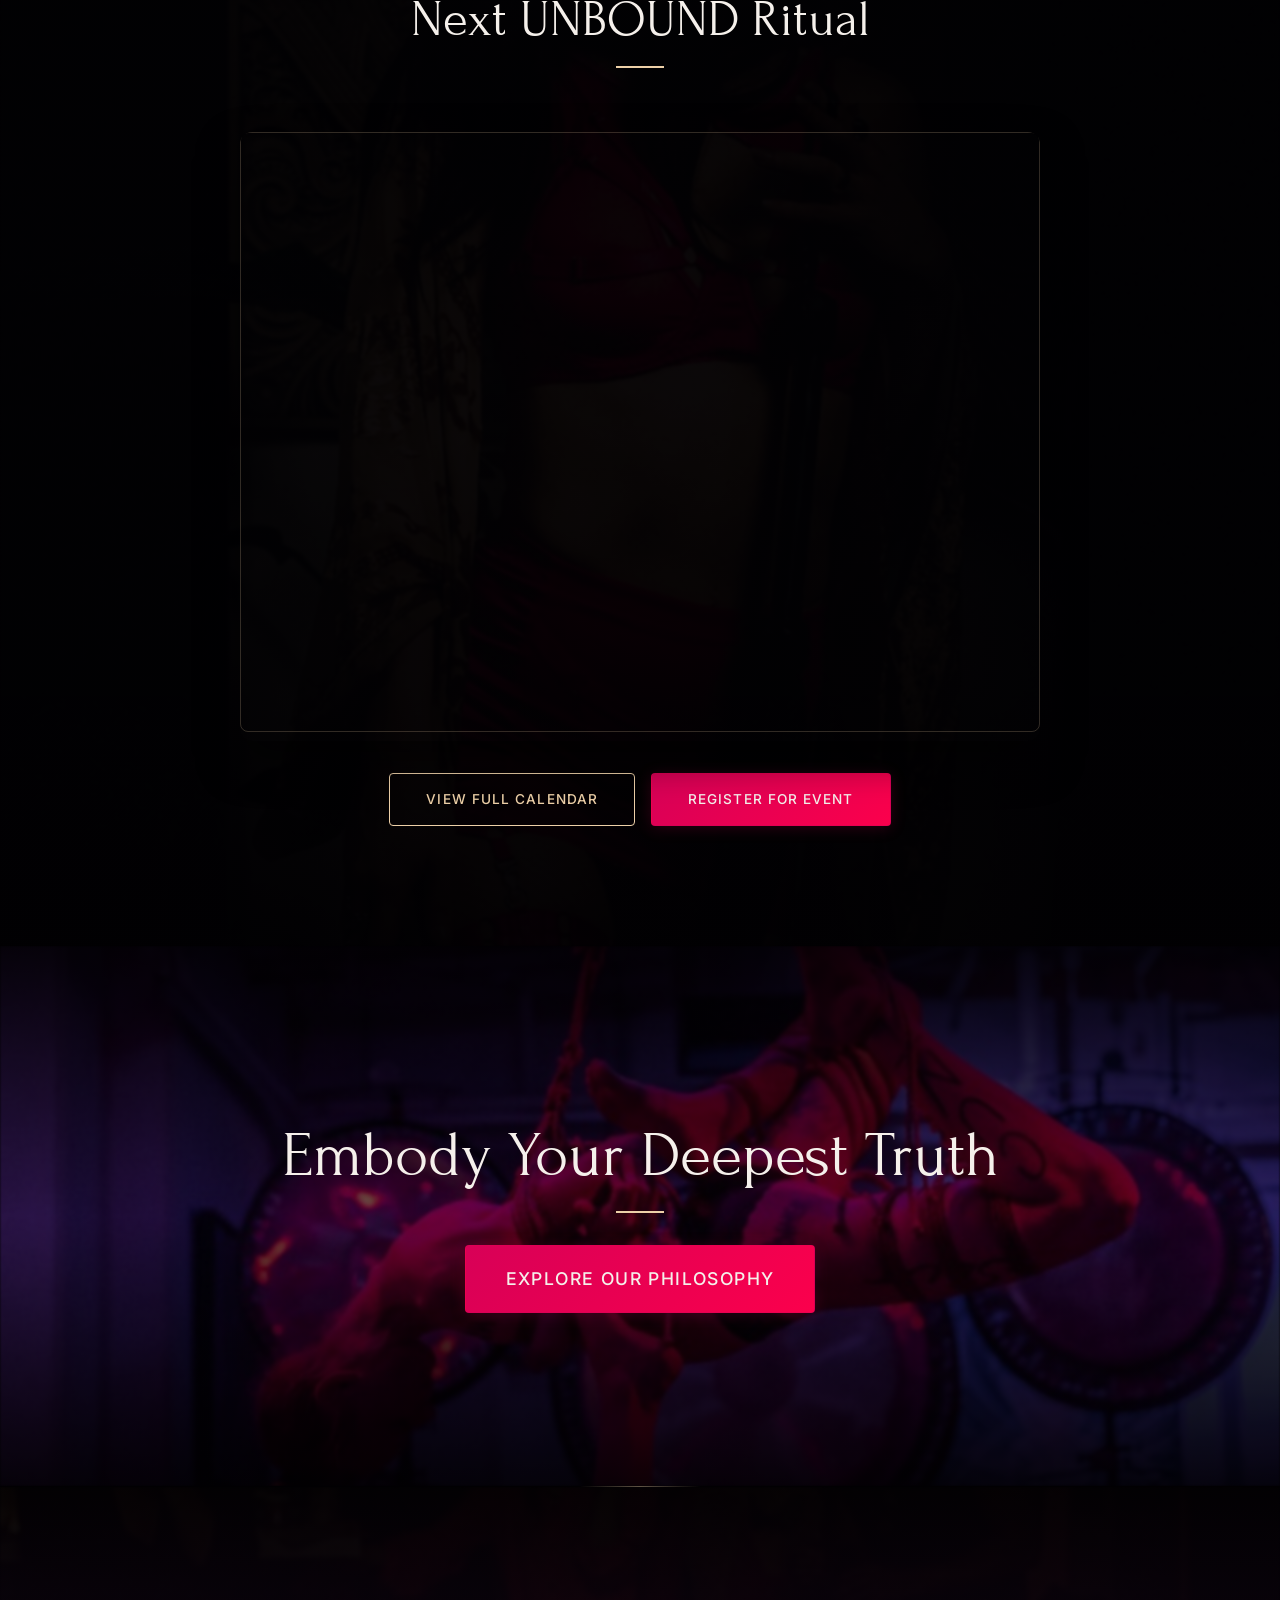
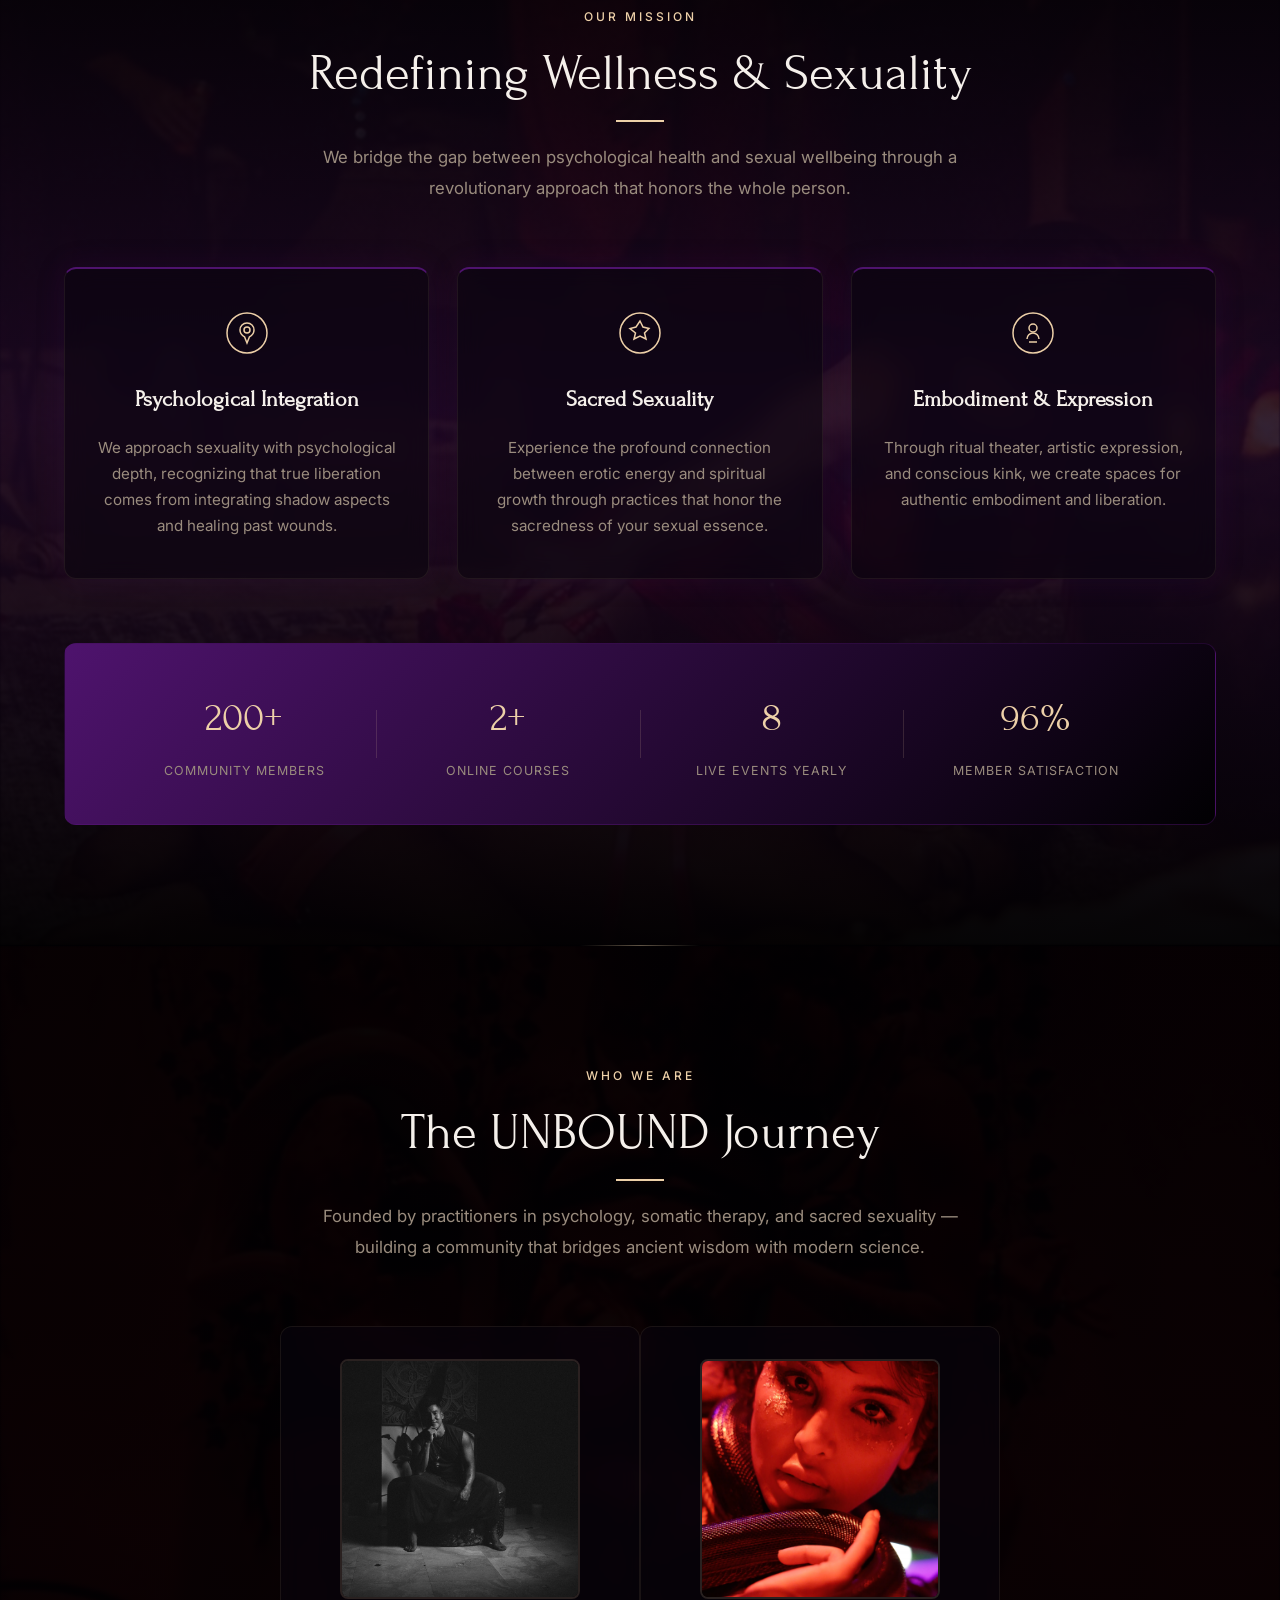
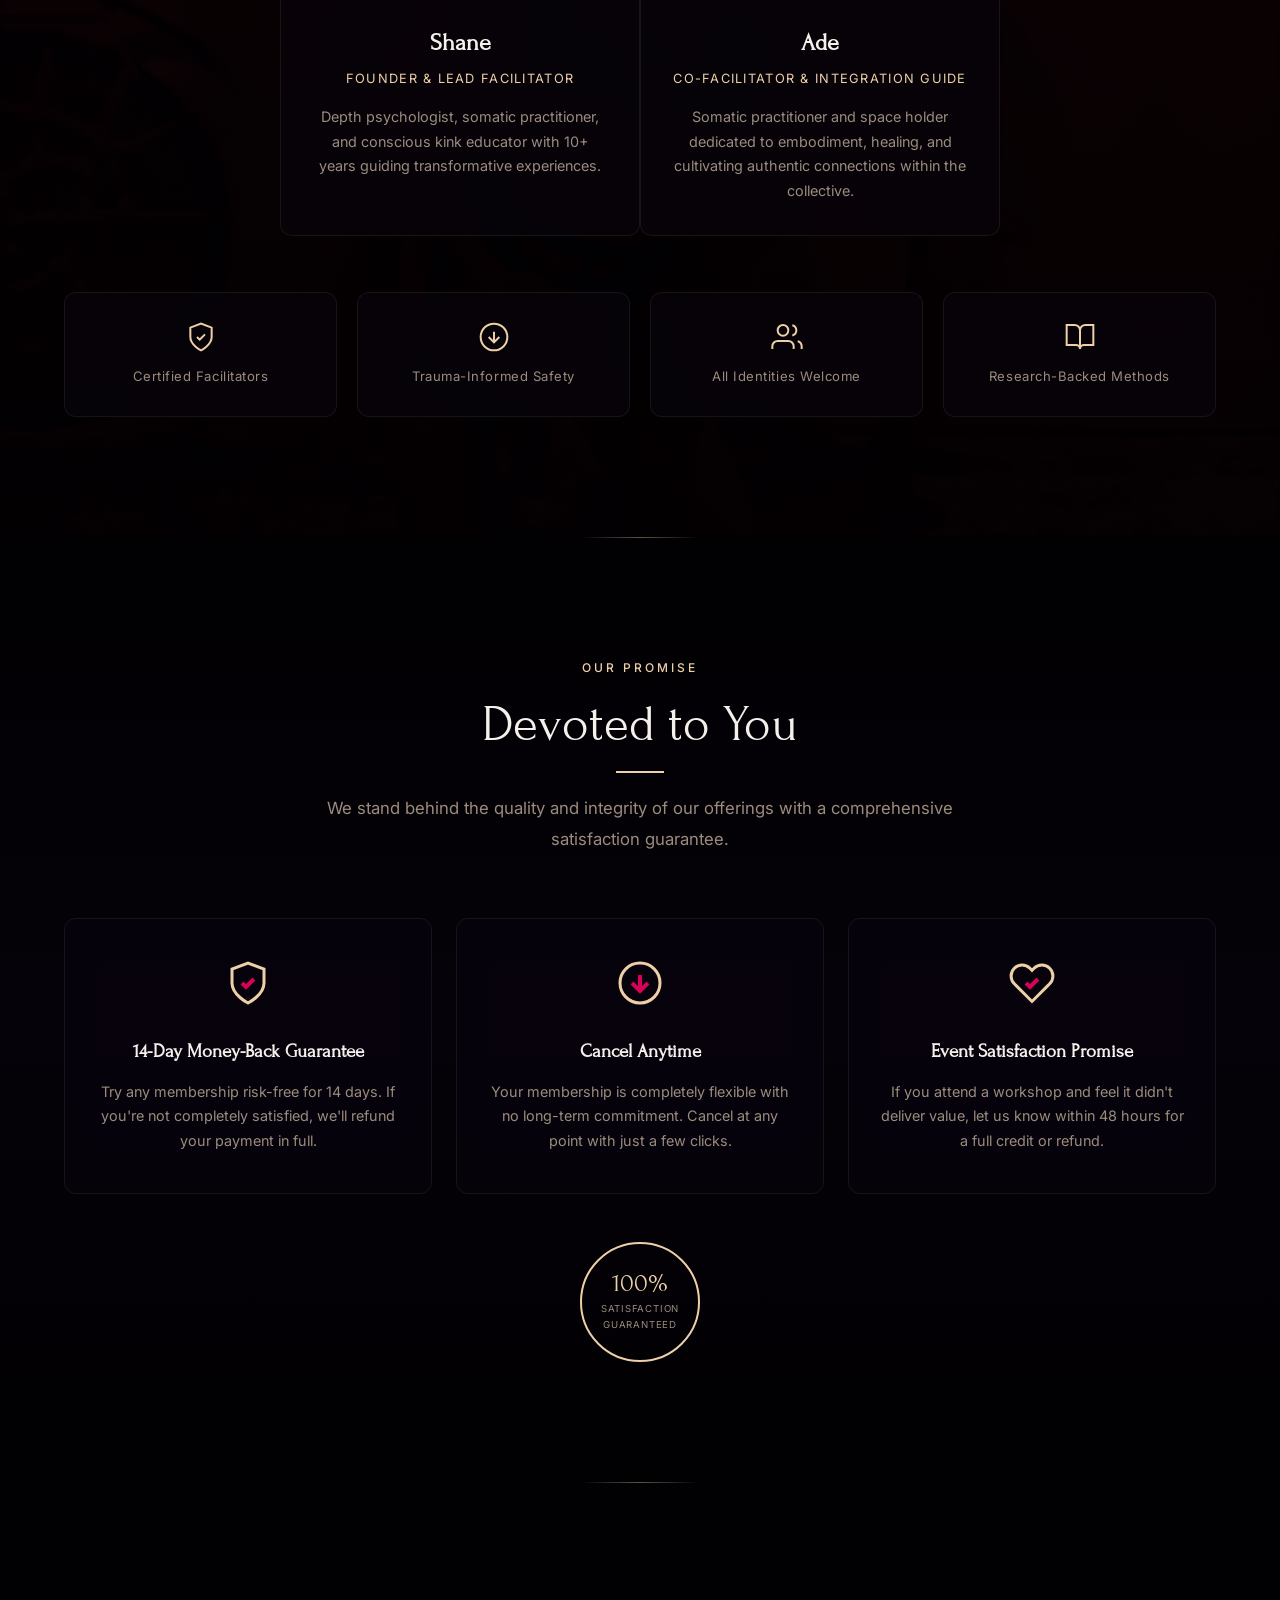
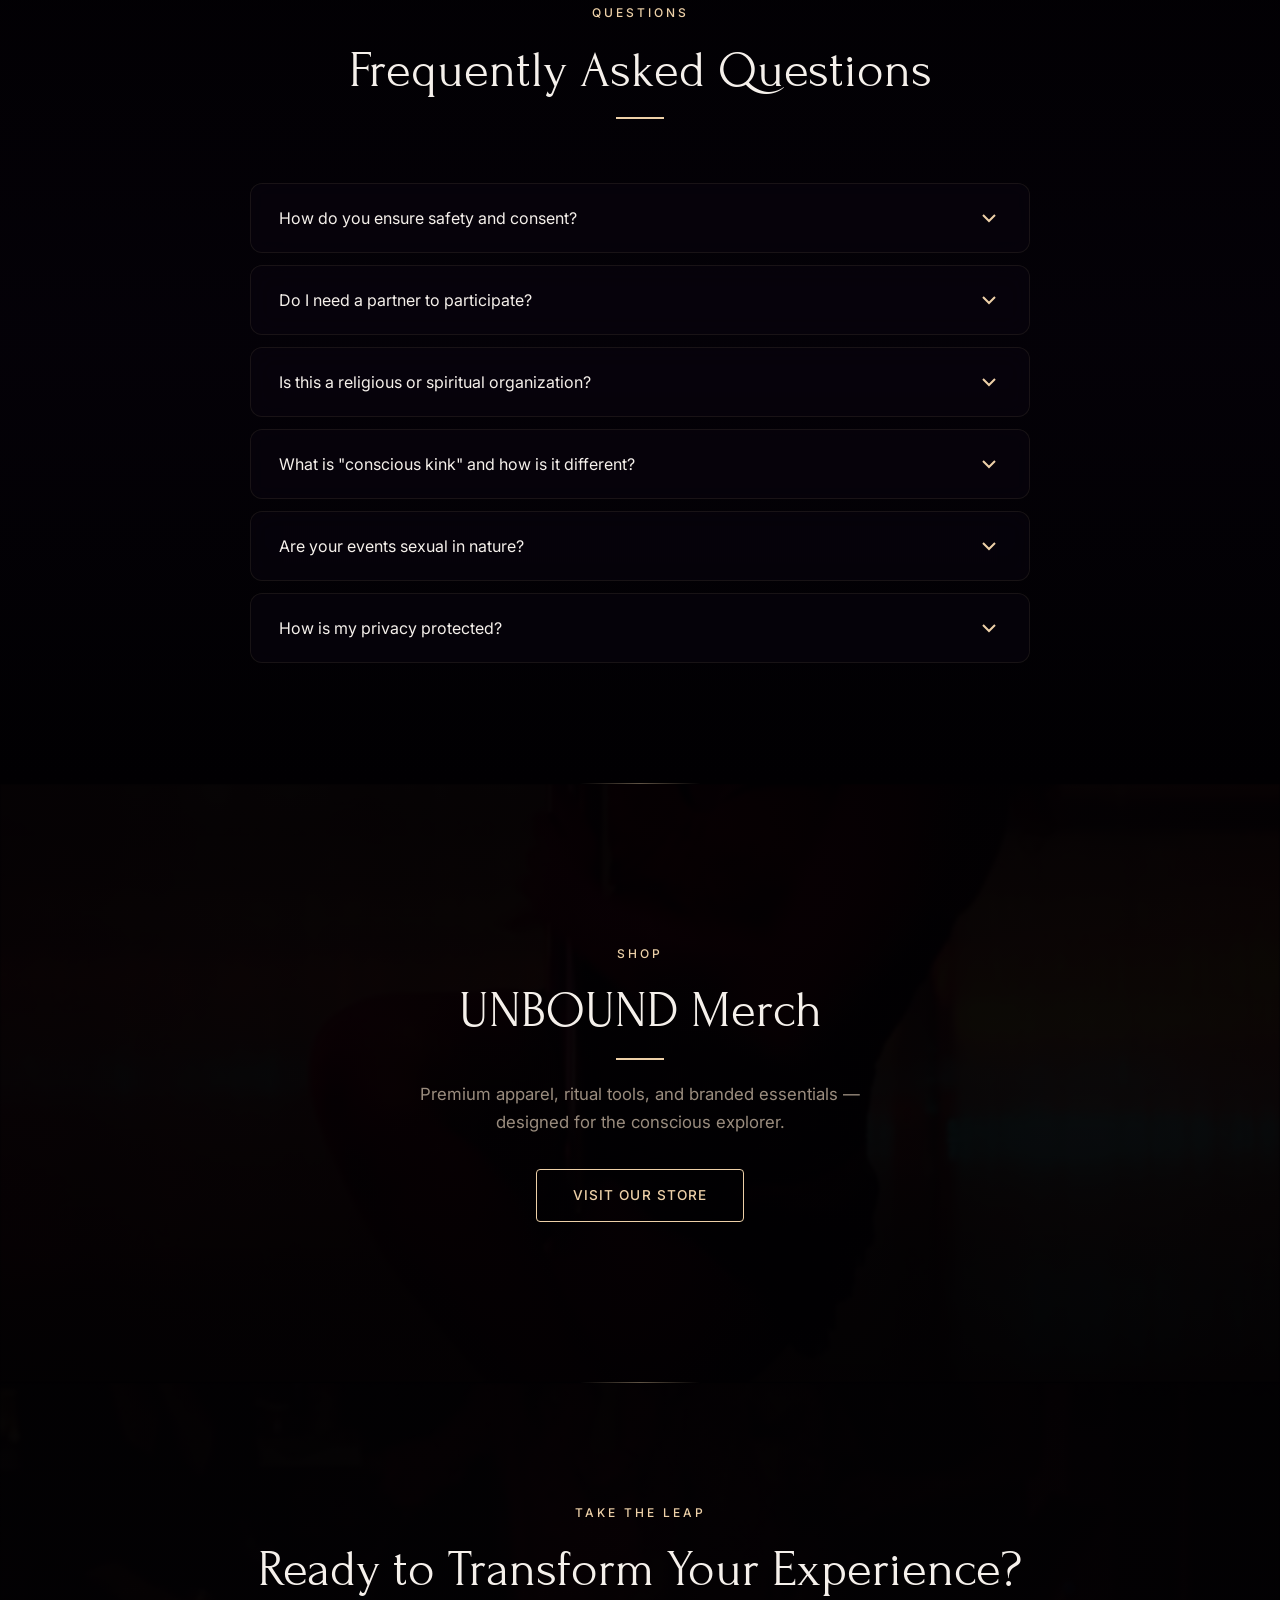
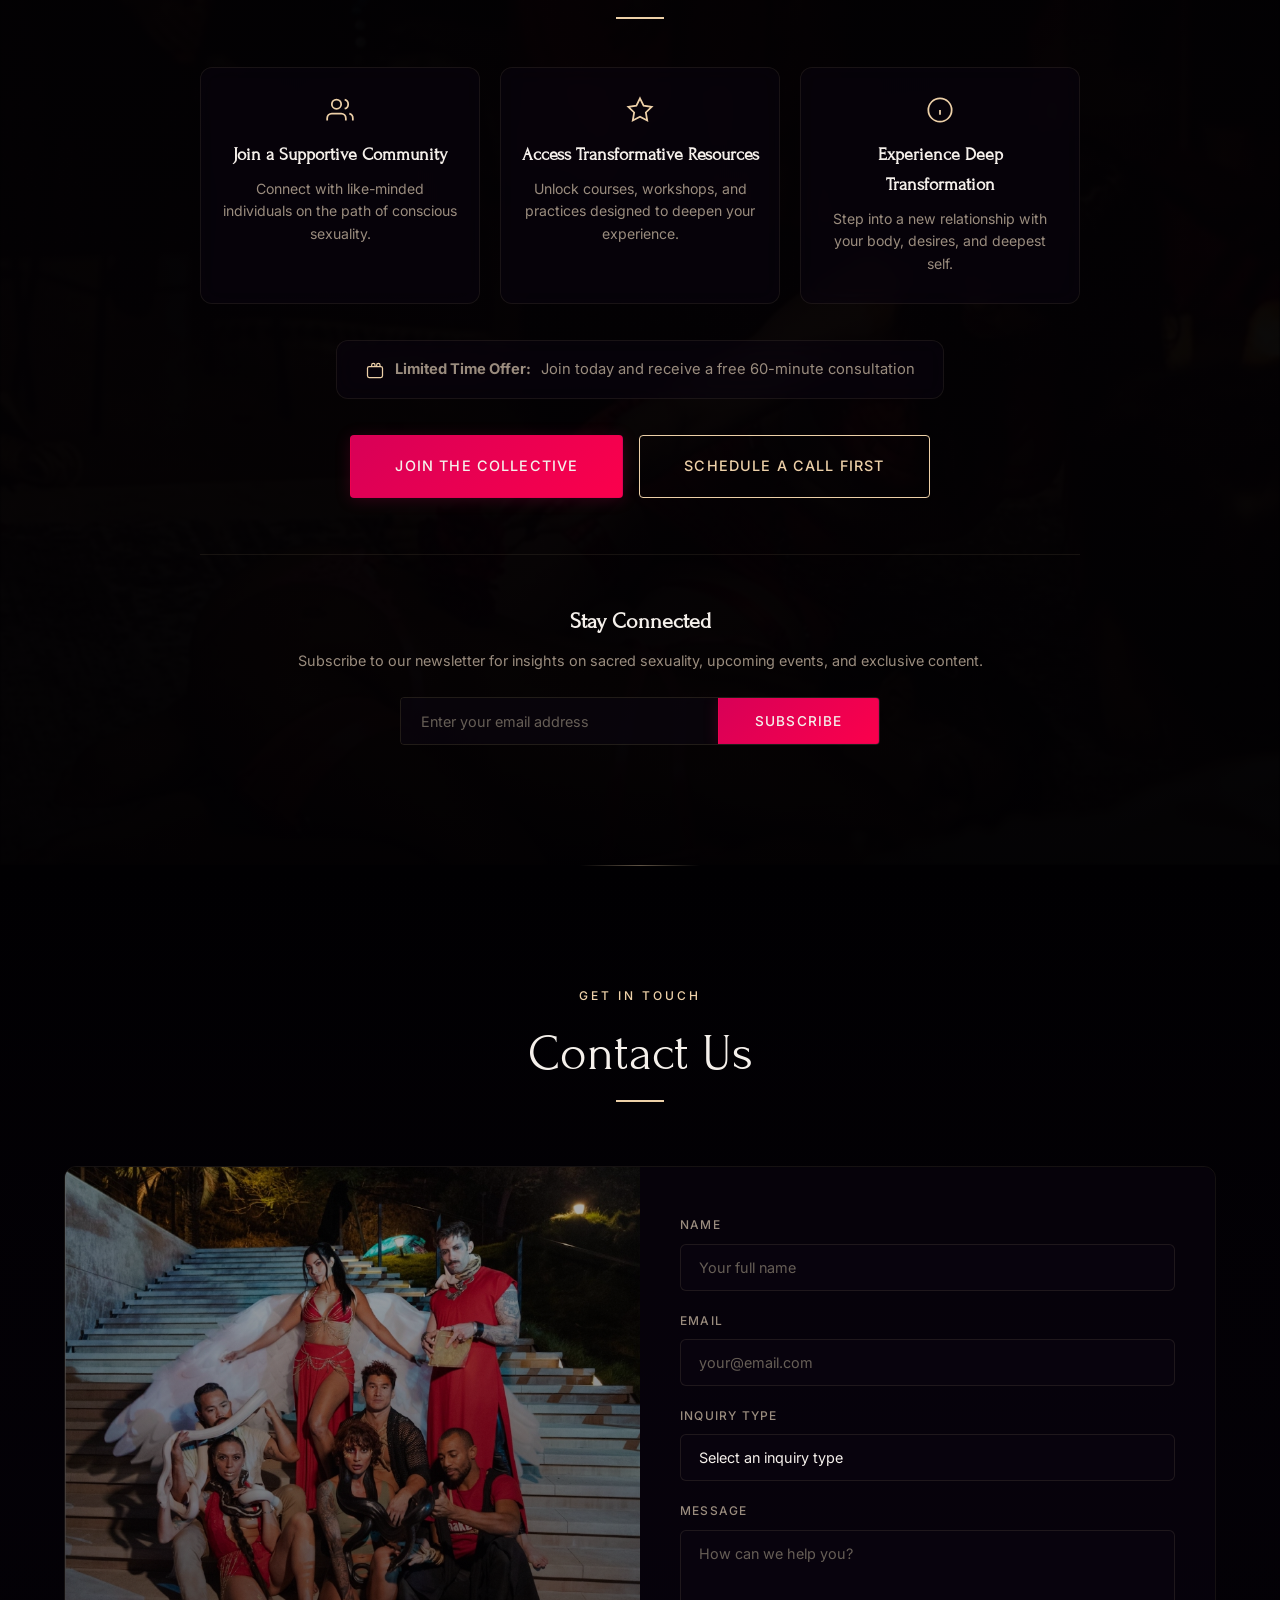
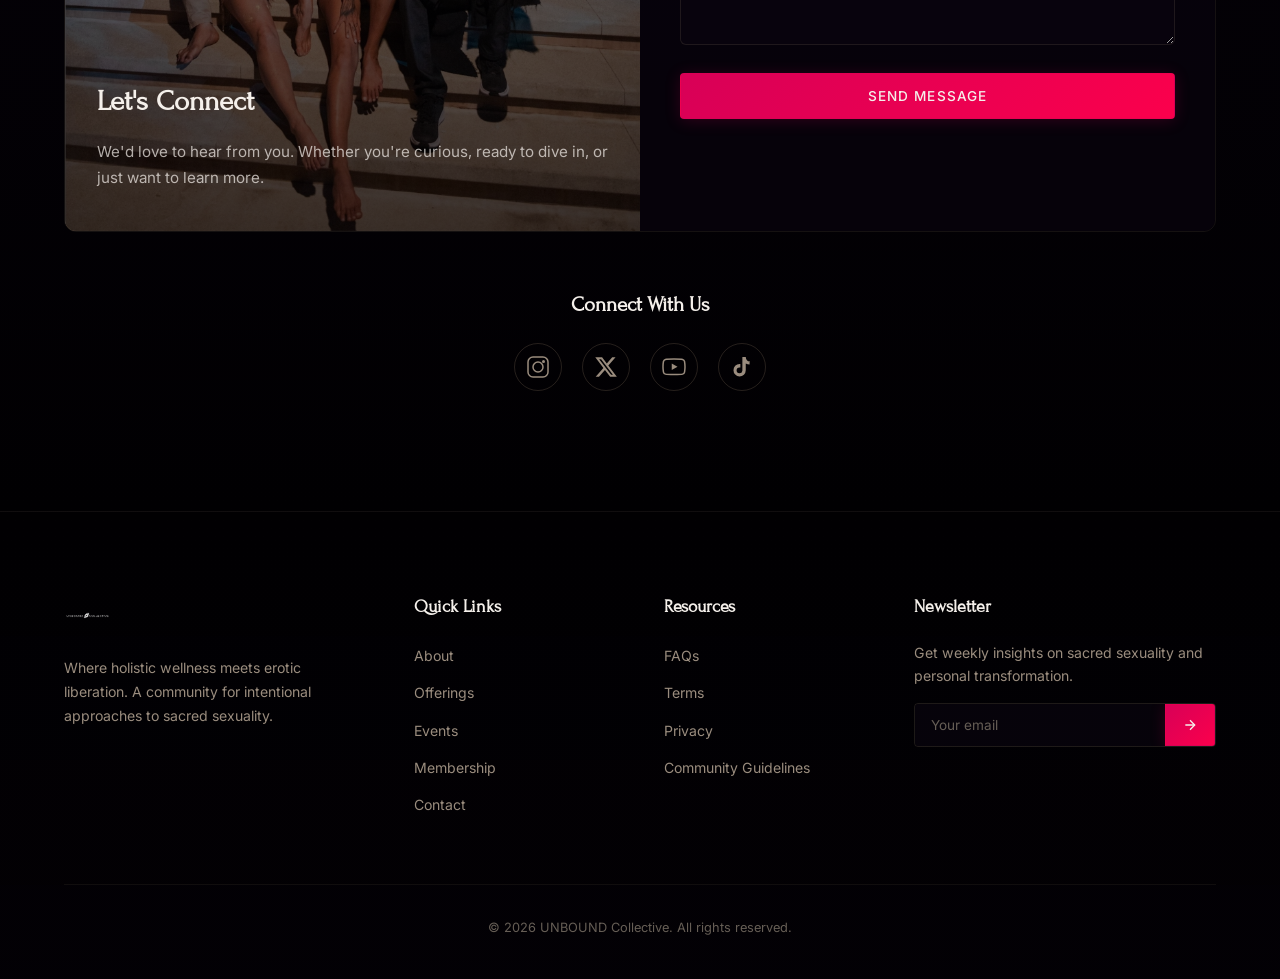
==== commit 44824652: "Add merch.html page with Printify products, link from main site merch teaser" ====
--- a/index.html
+++ b/index.html
@@ -671,7 +671,7 @@
                 <span class="section-label">SHOP</span>
                 <h2 class="section-title">UNBOUND Merch</h2>
                 <p>Premium apparel, ritual tools, and branded essentials — designed for the conscious explorer.</p>
-                <a href="#" class="btn btn-outline">Visit Our Store</a>
+                <a href="merch.html" class="btn btn-outline">Visit Our Store</a>
             </div>
         </div>
     </section>
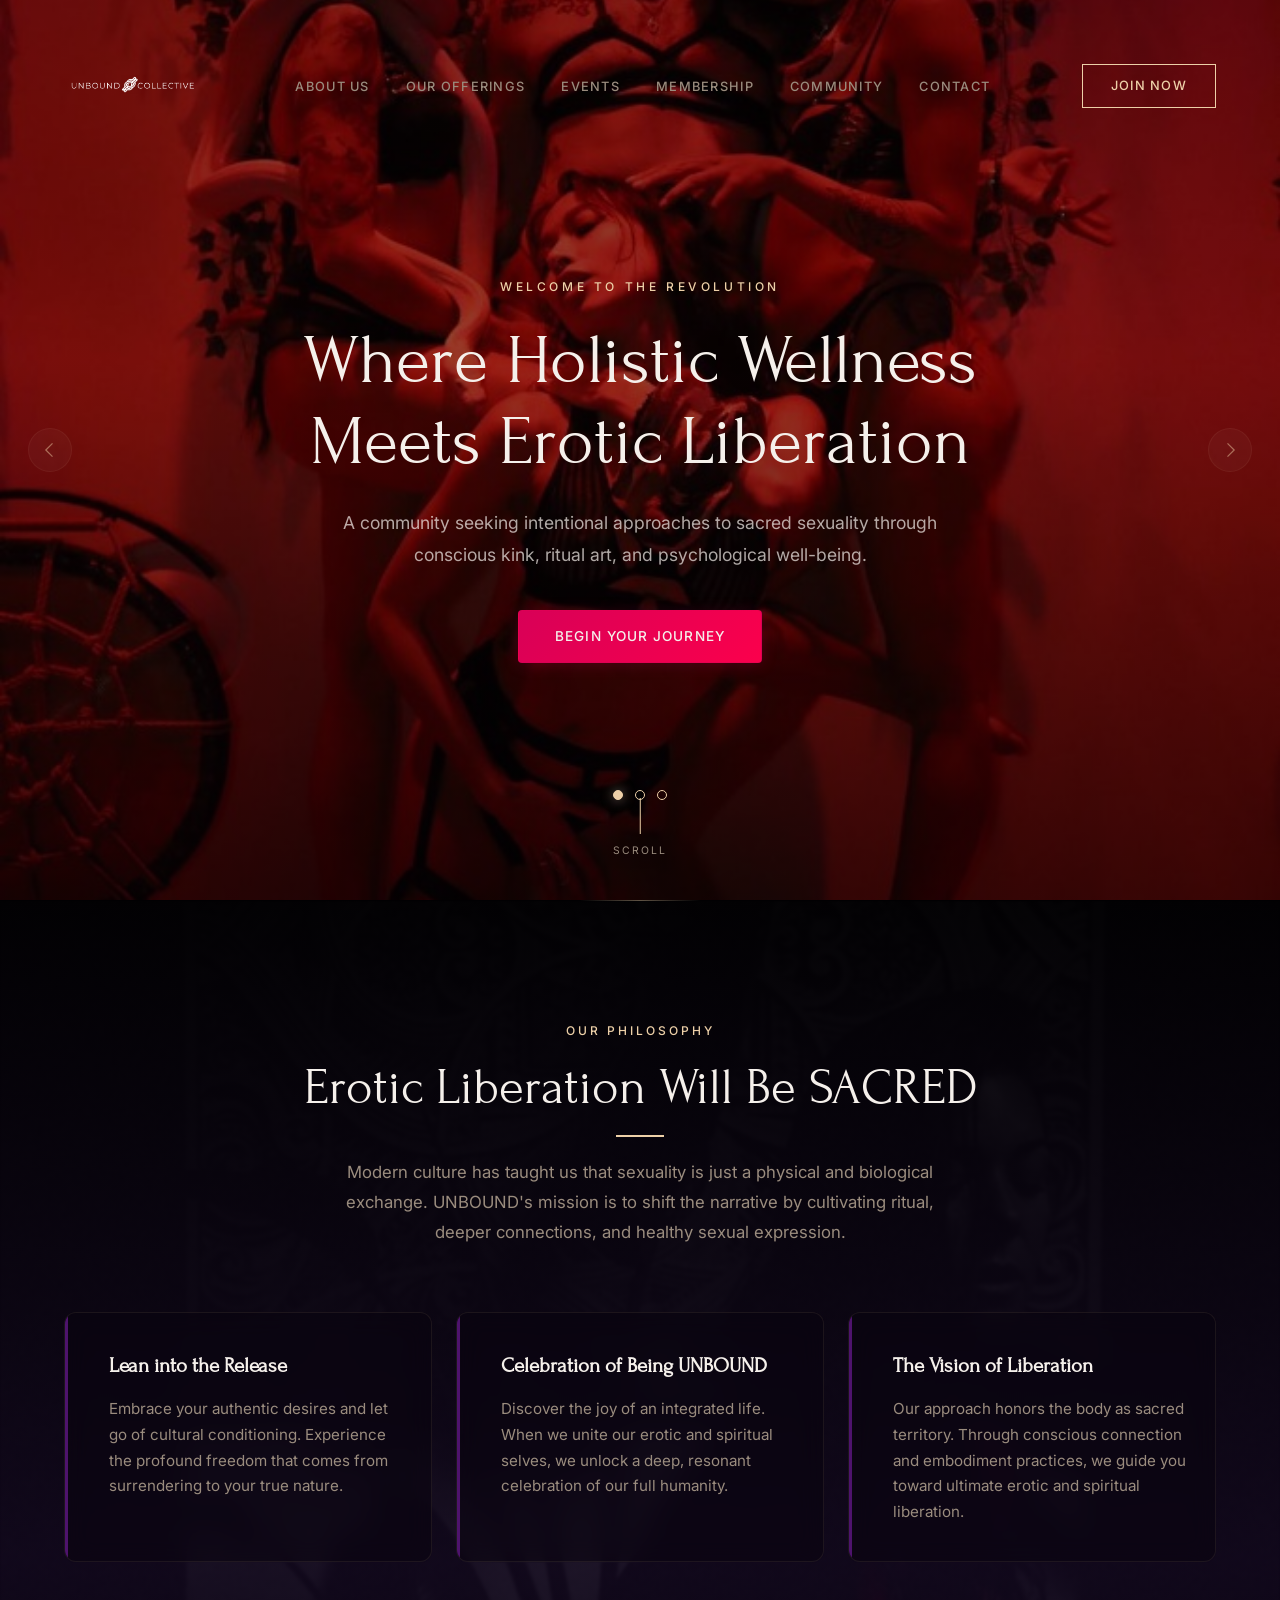
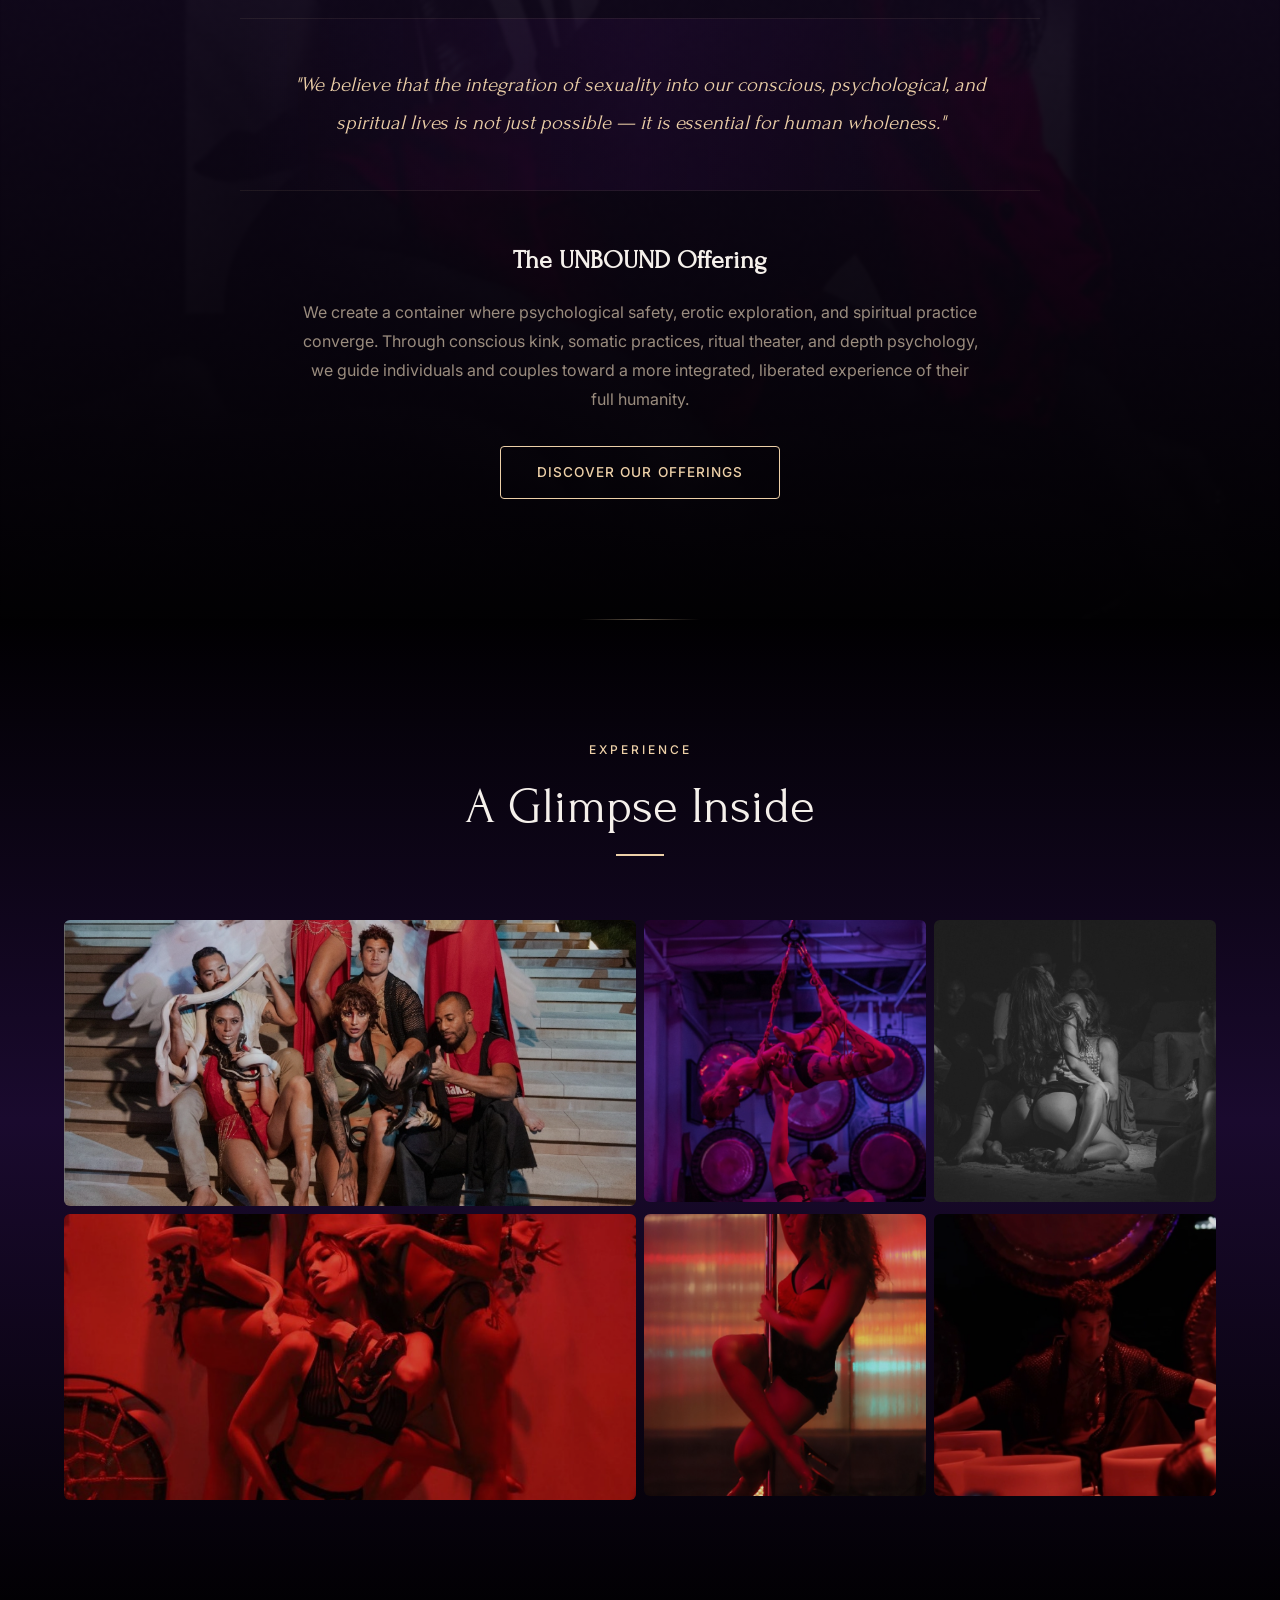
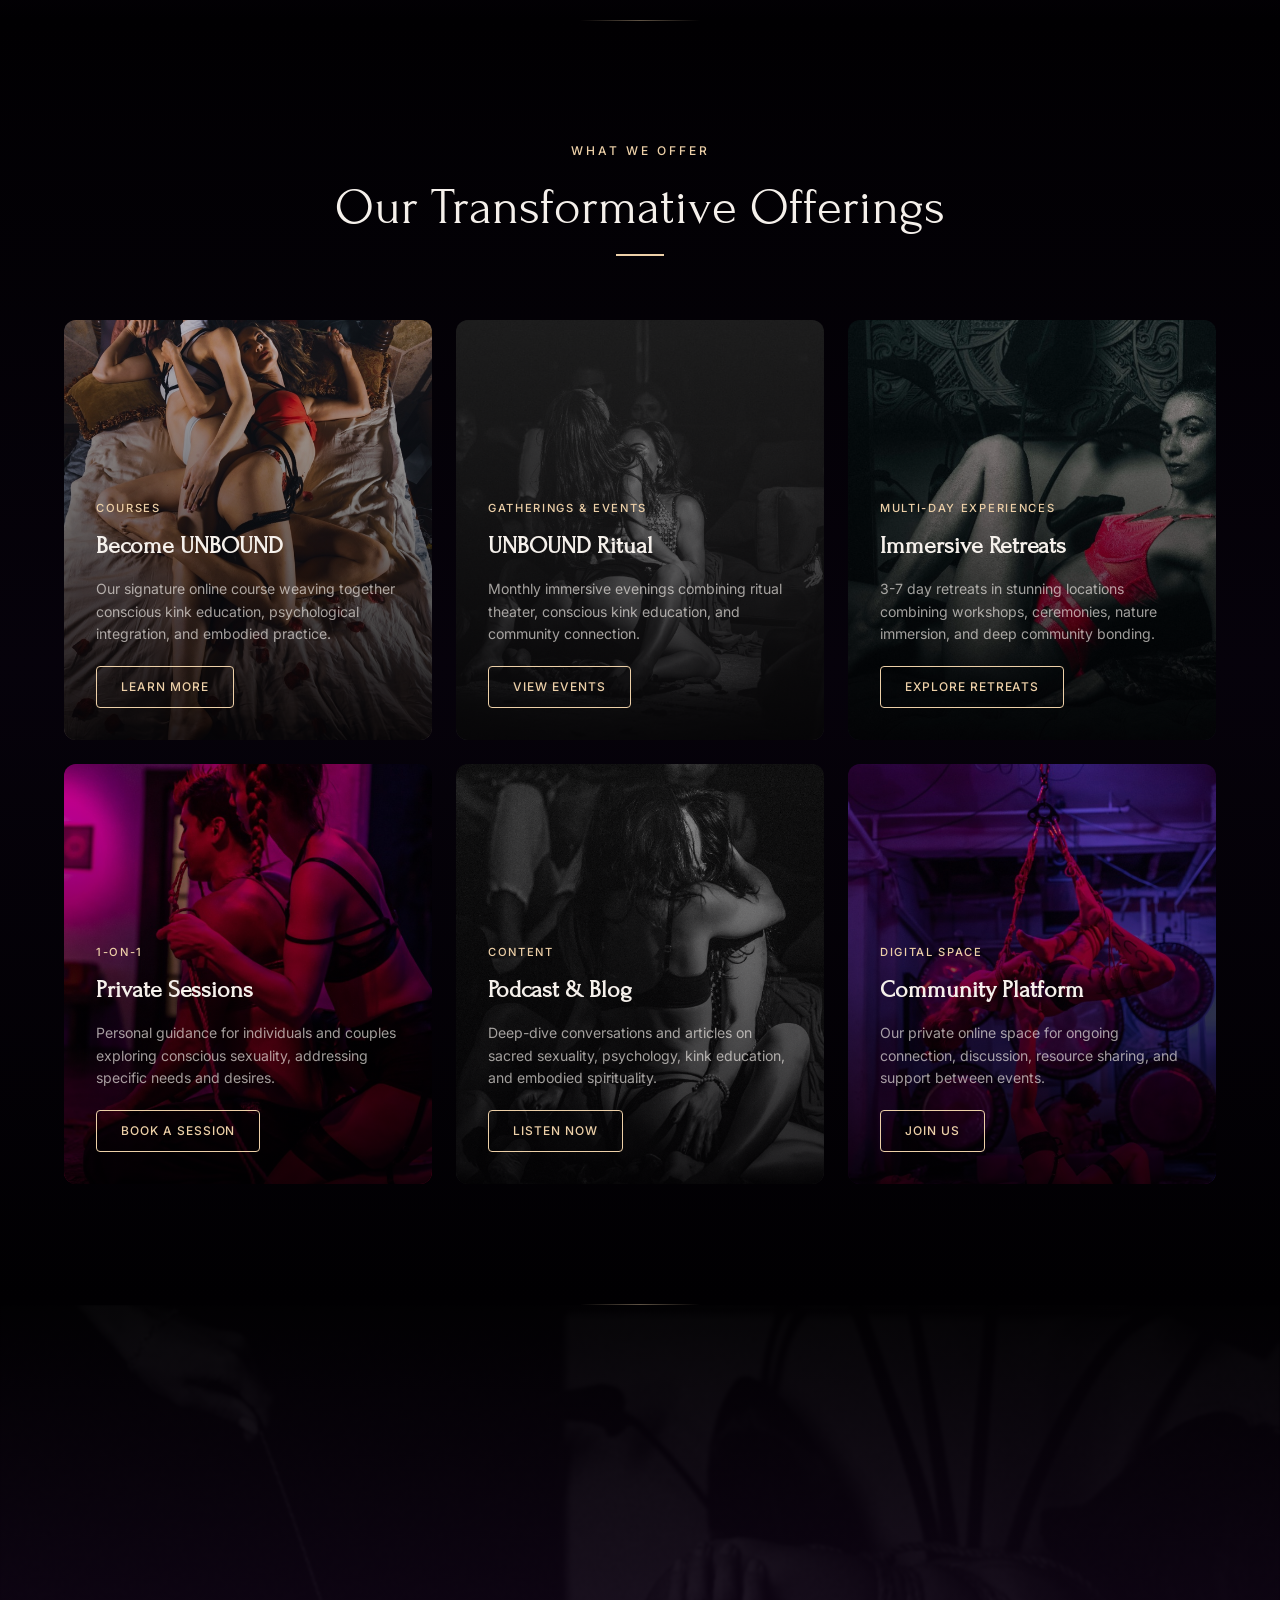
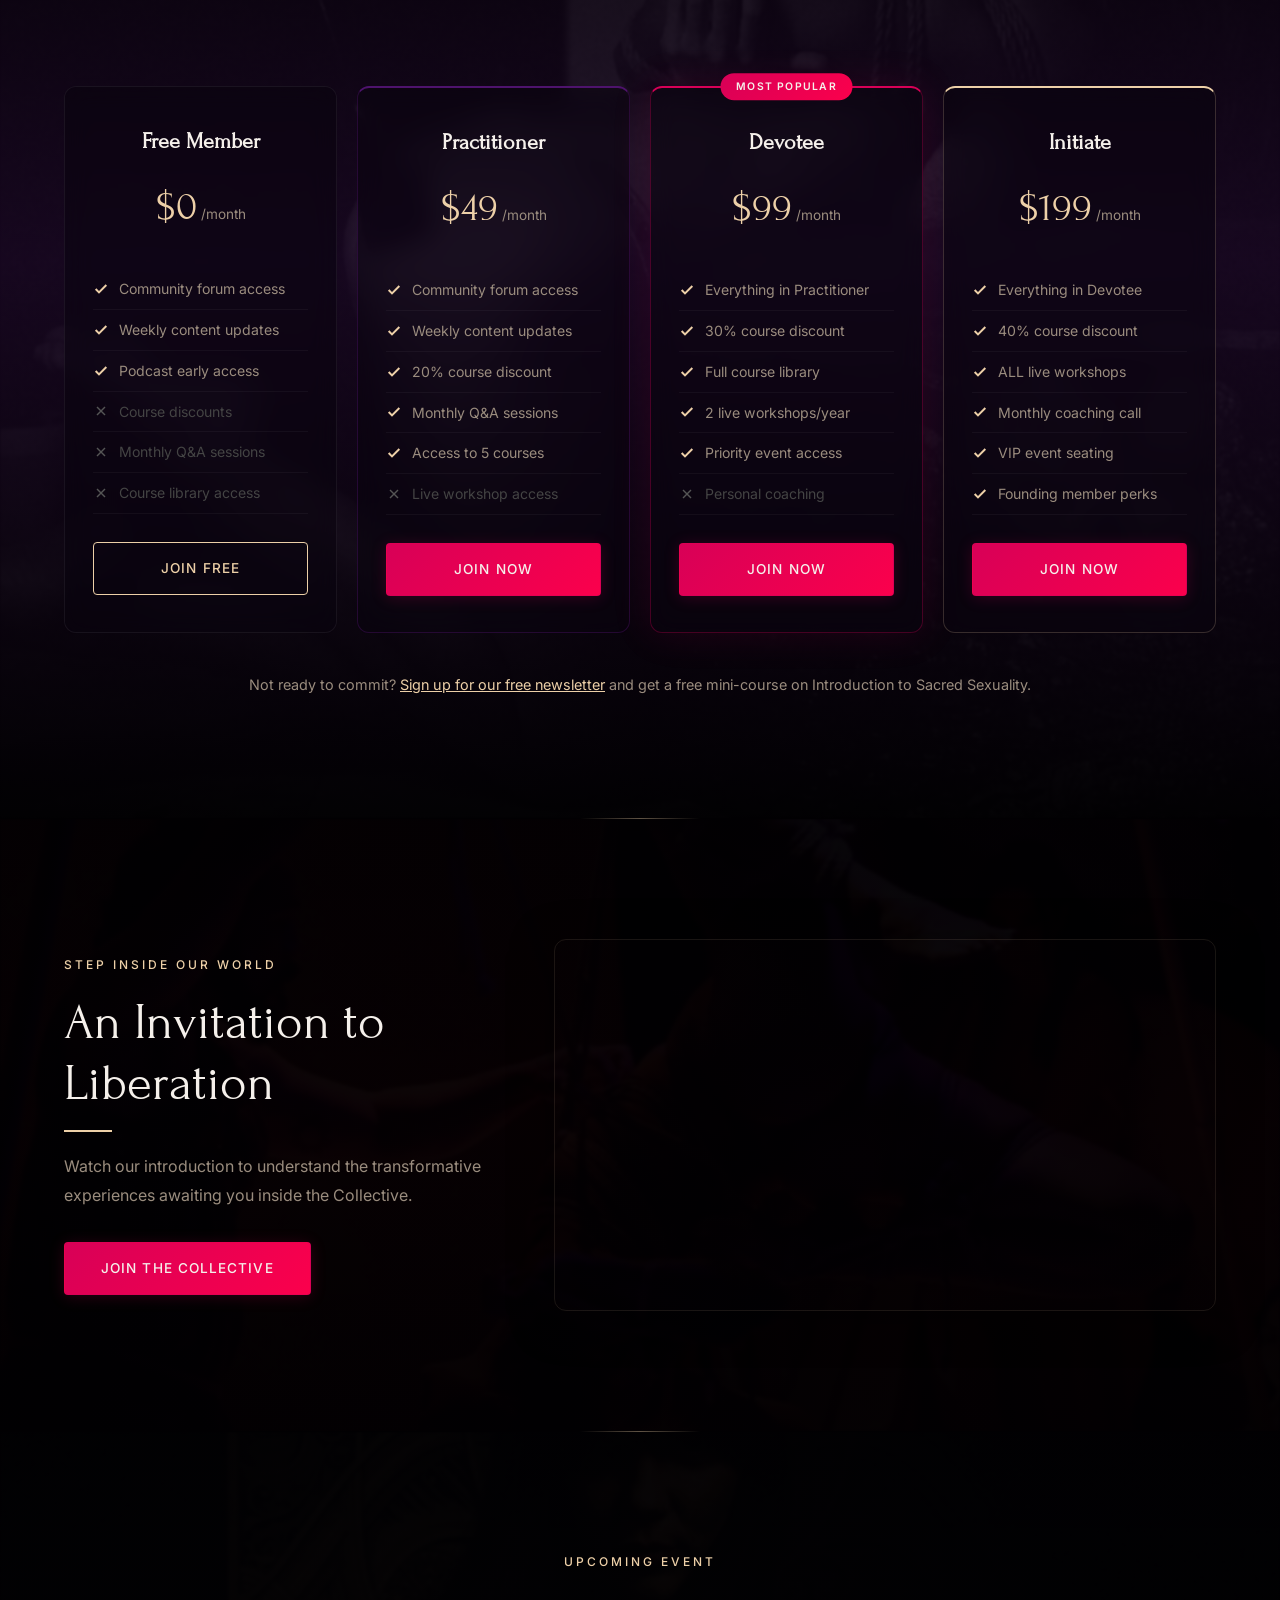
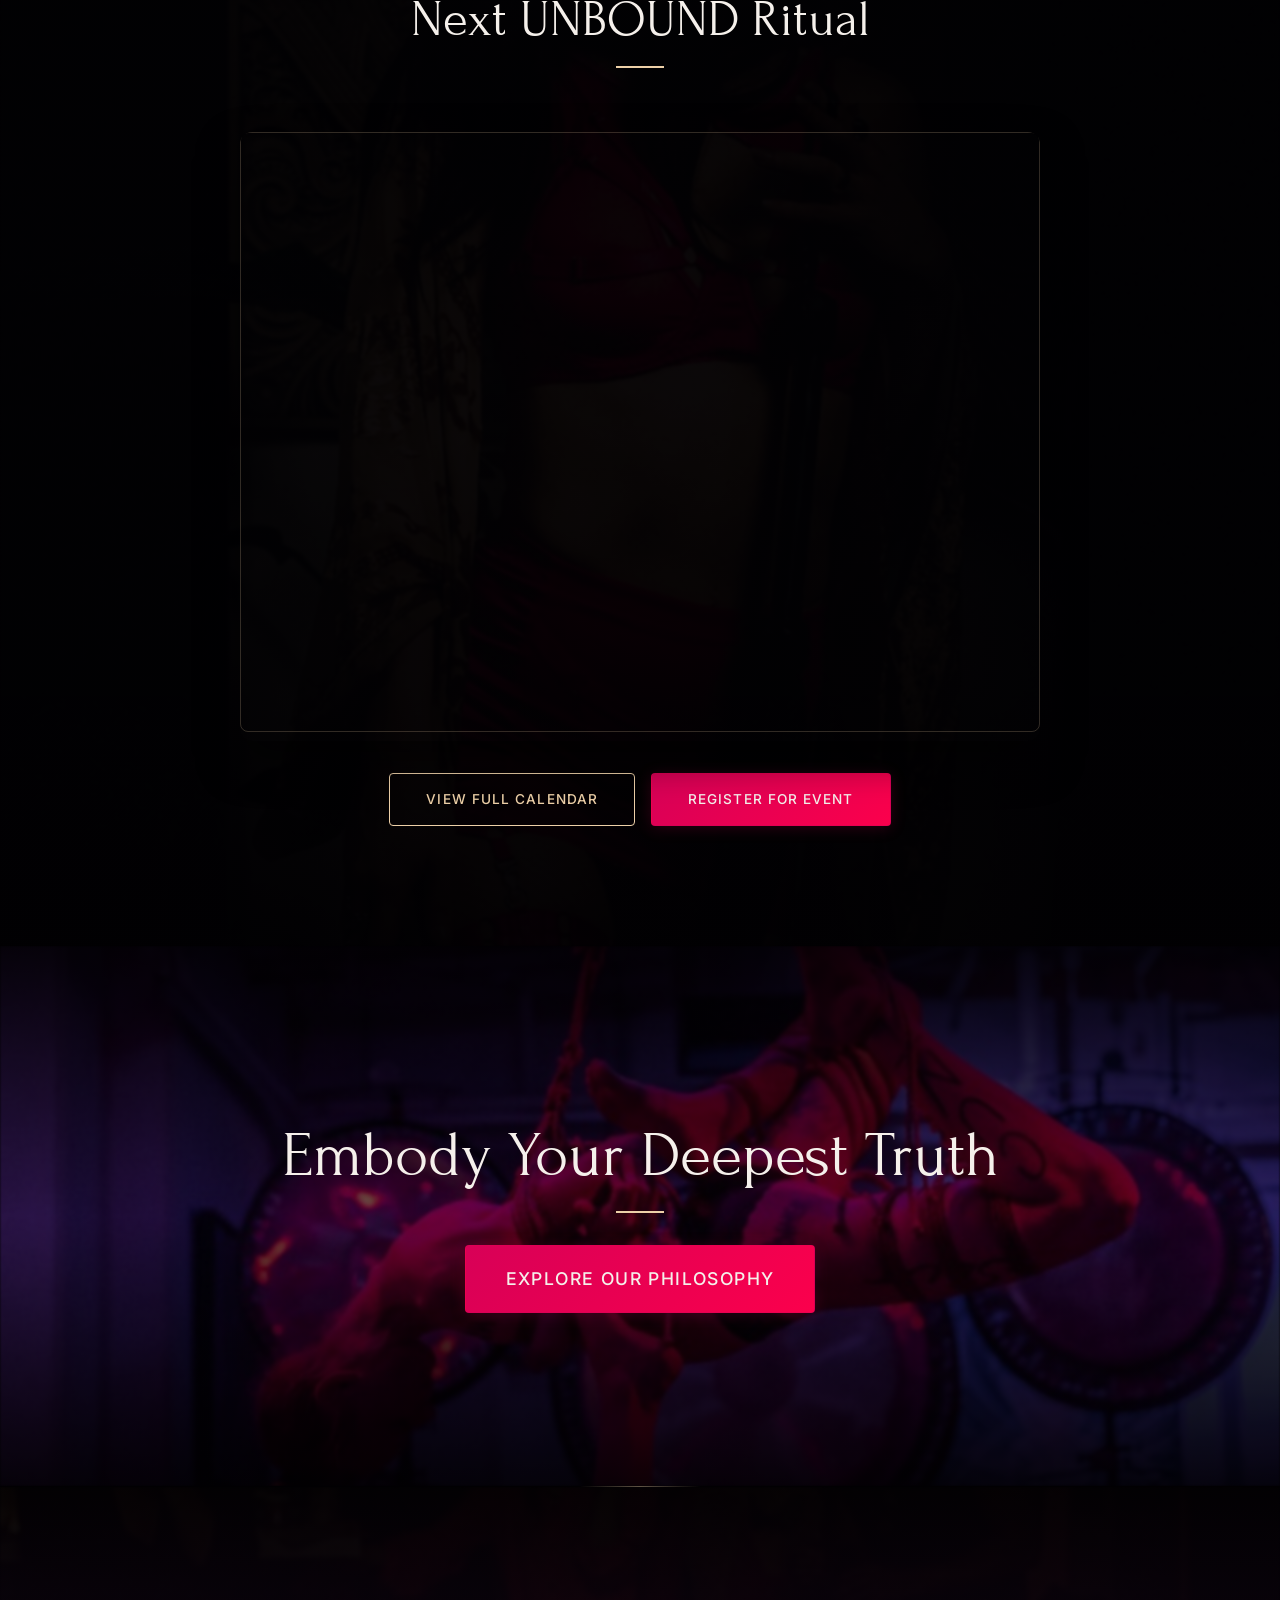
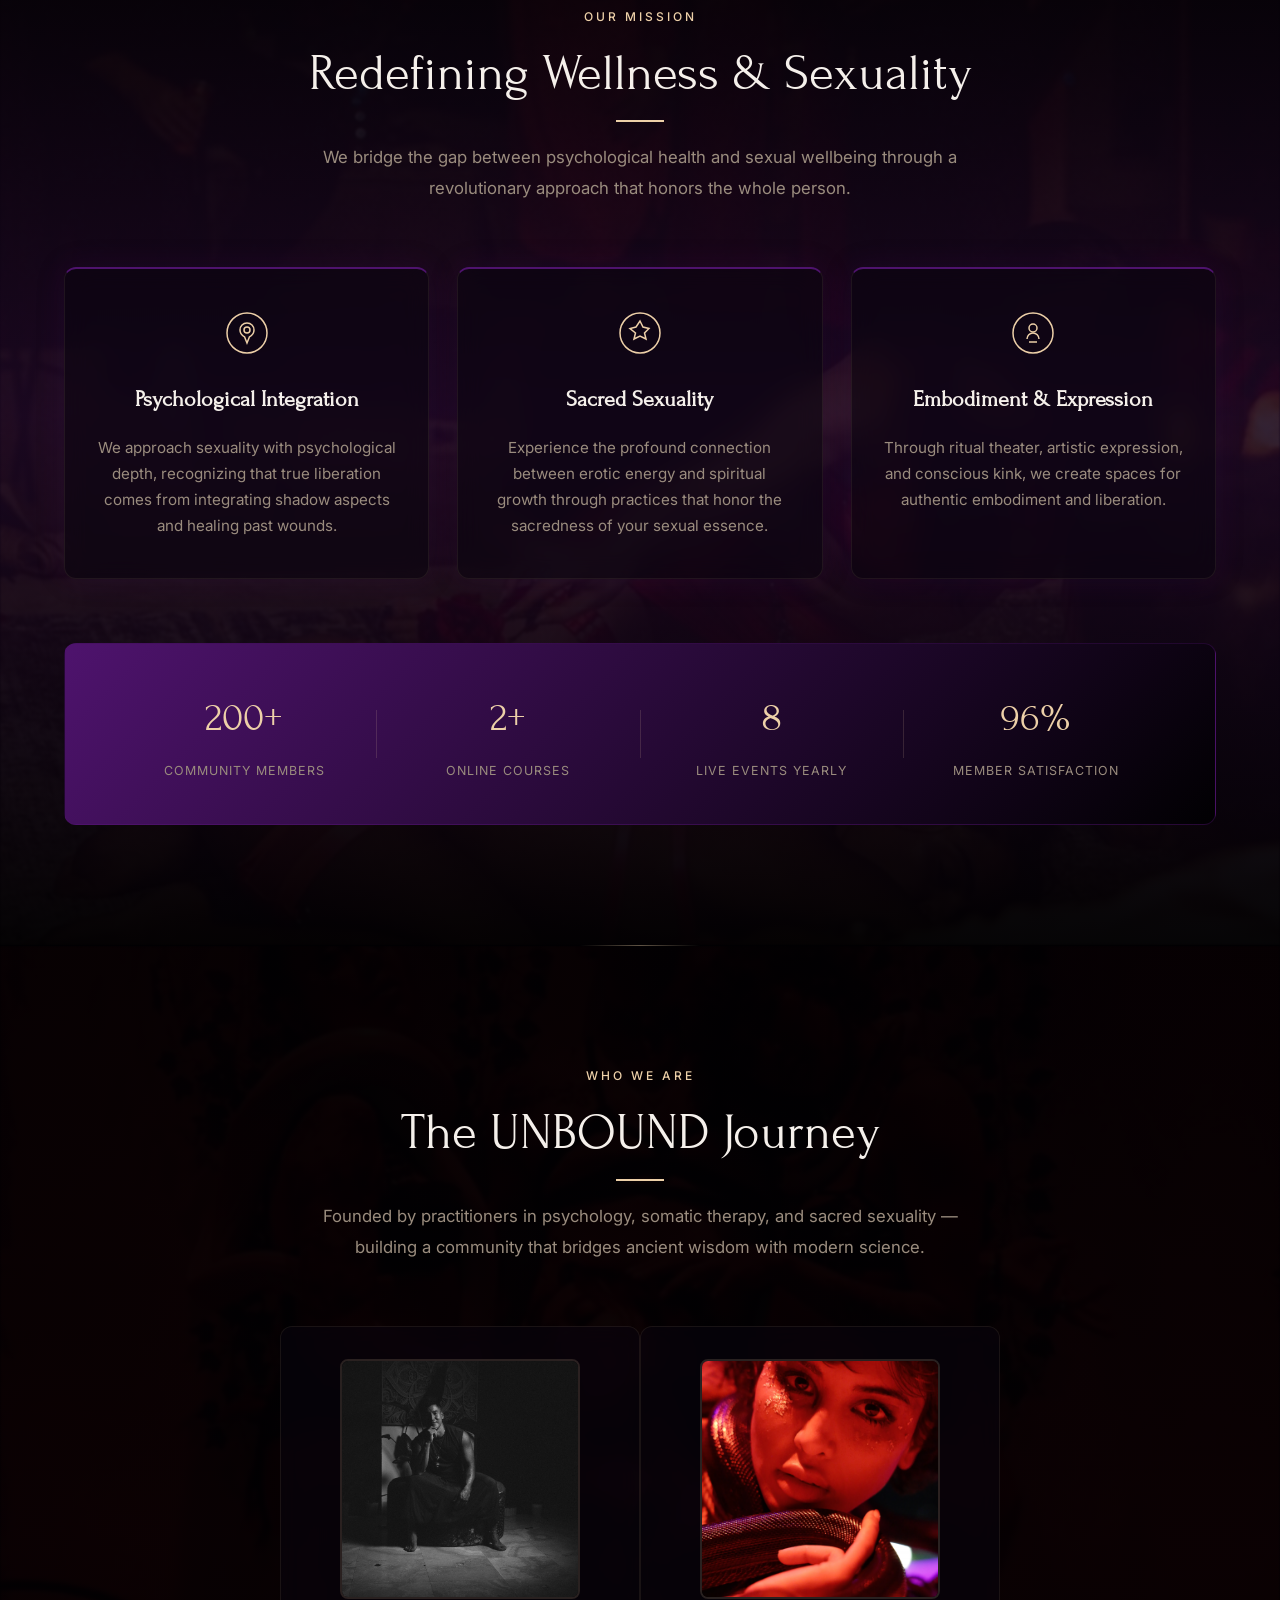
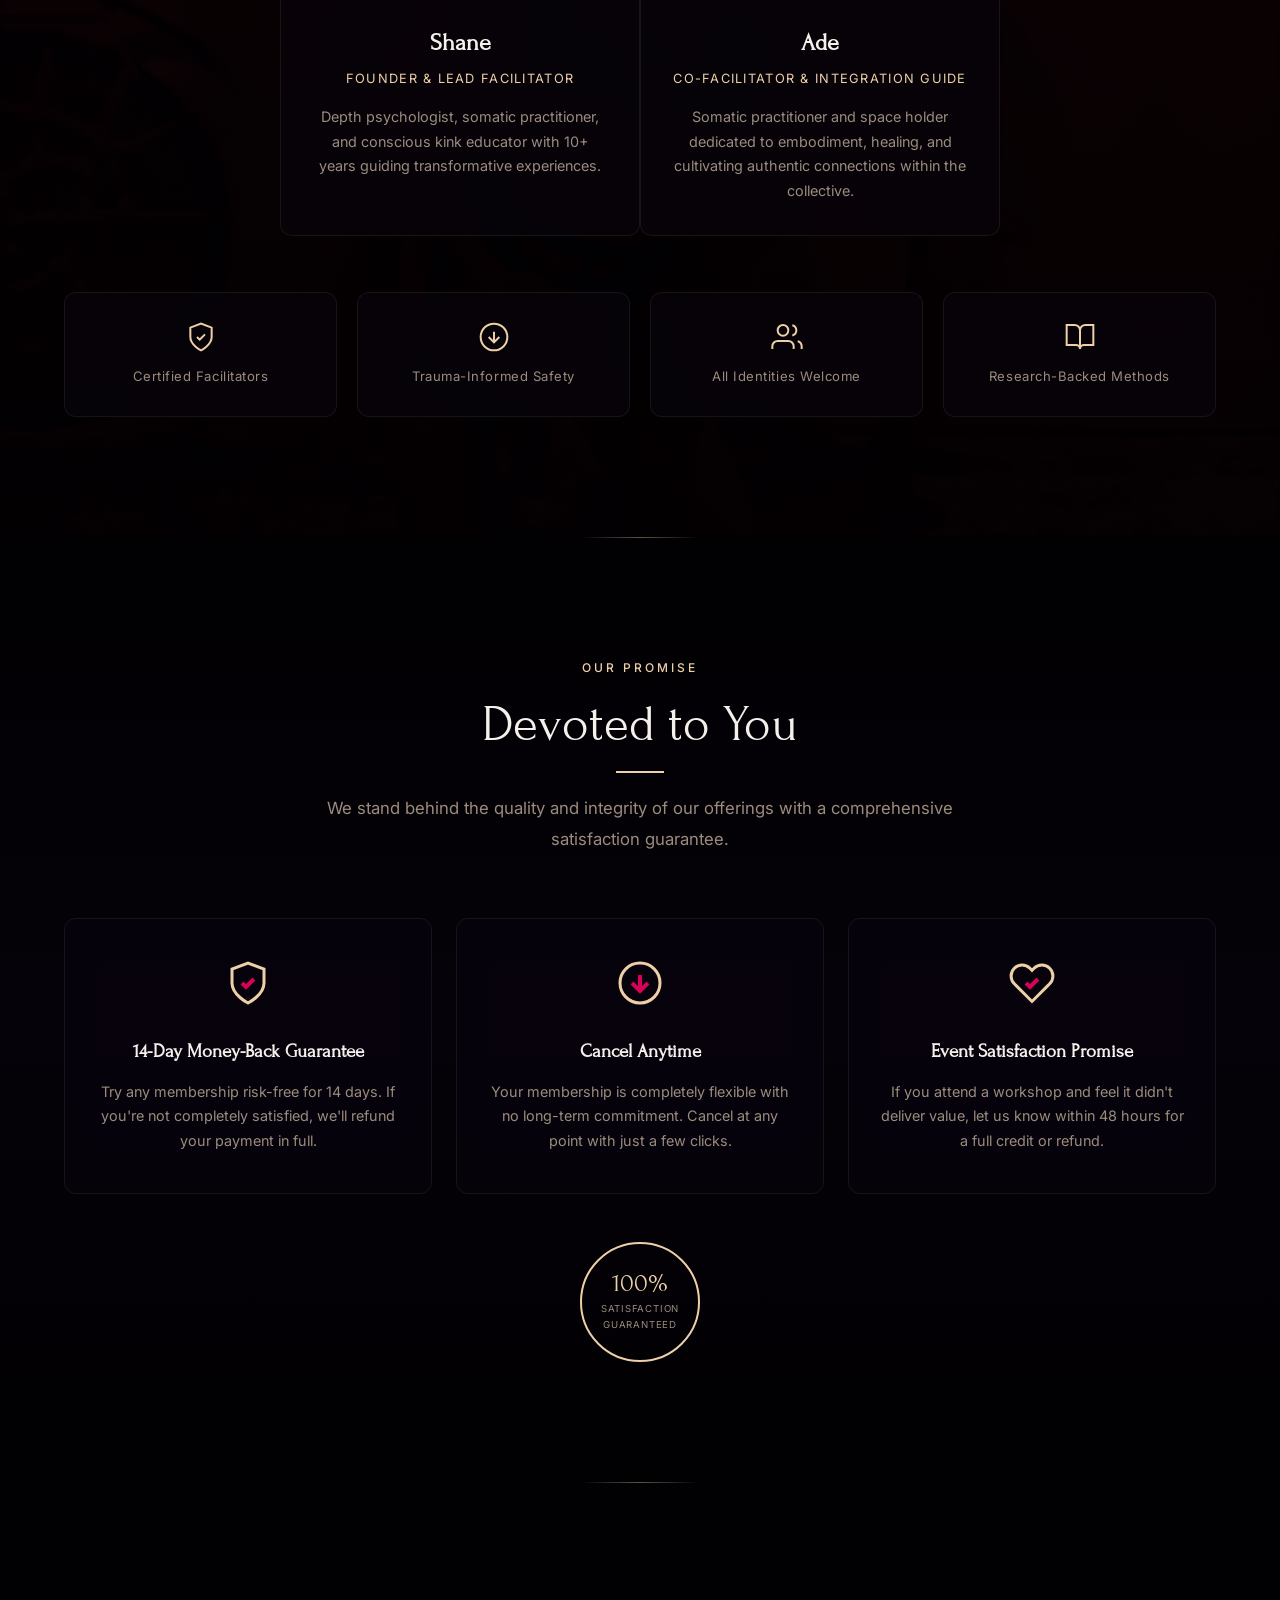
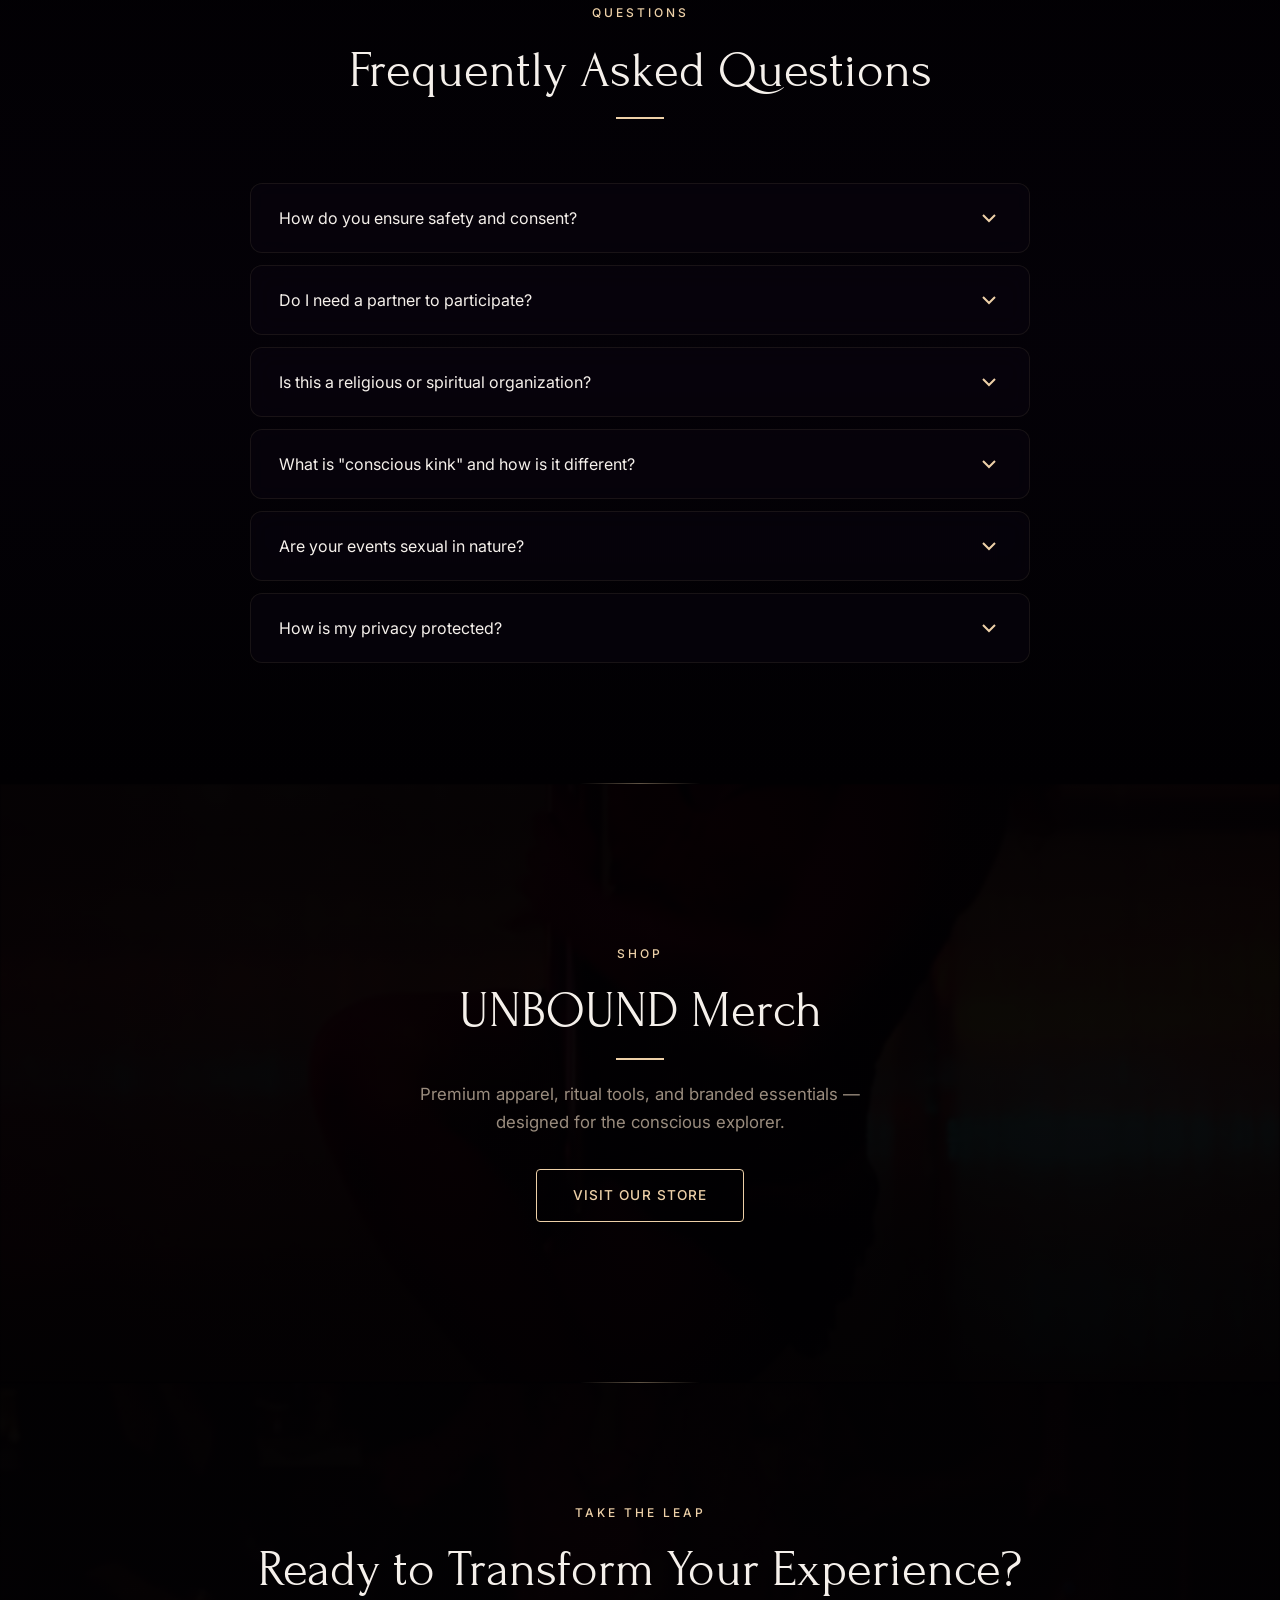
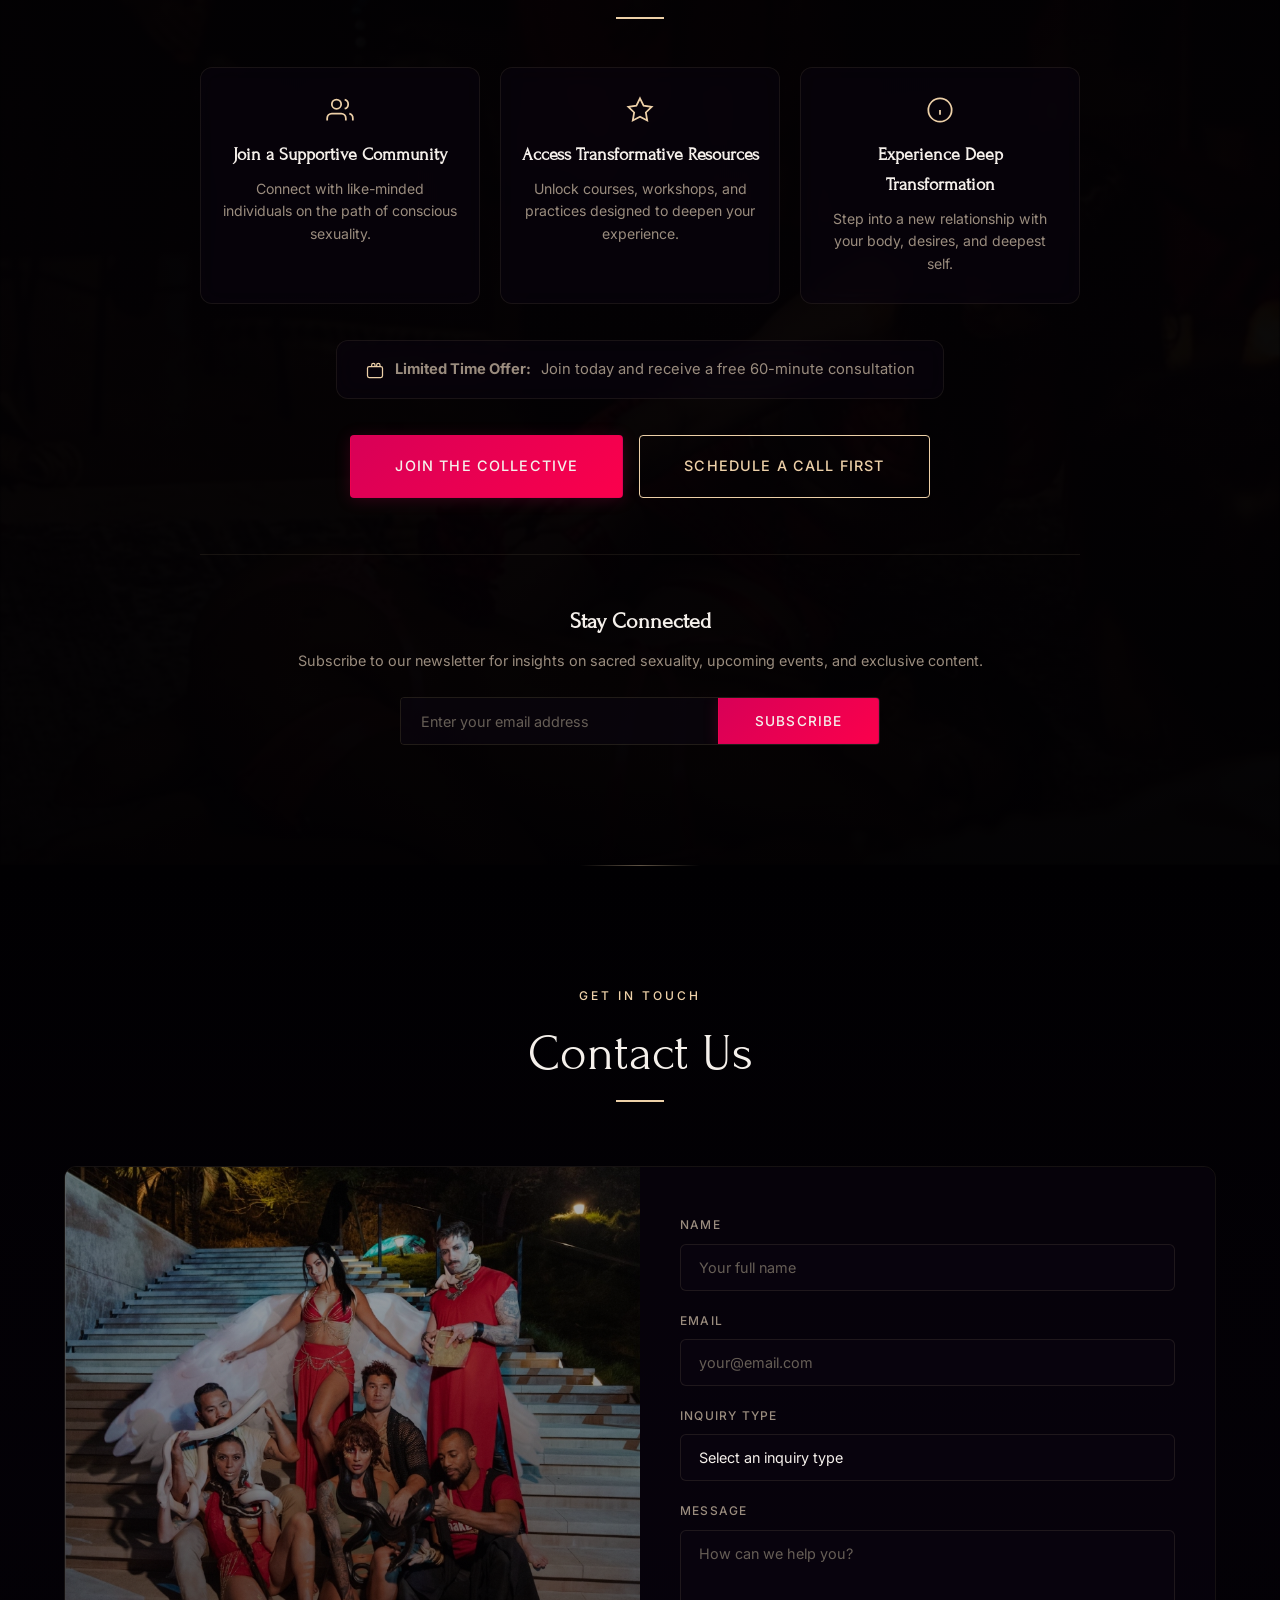
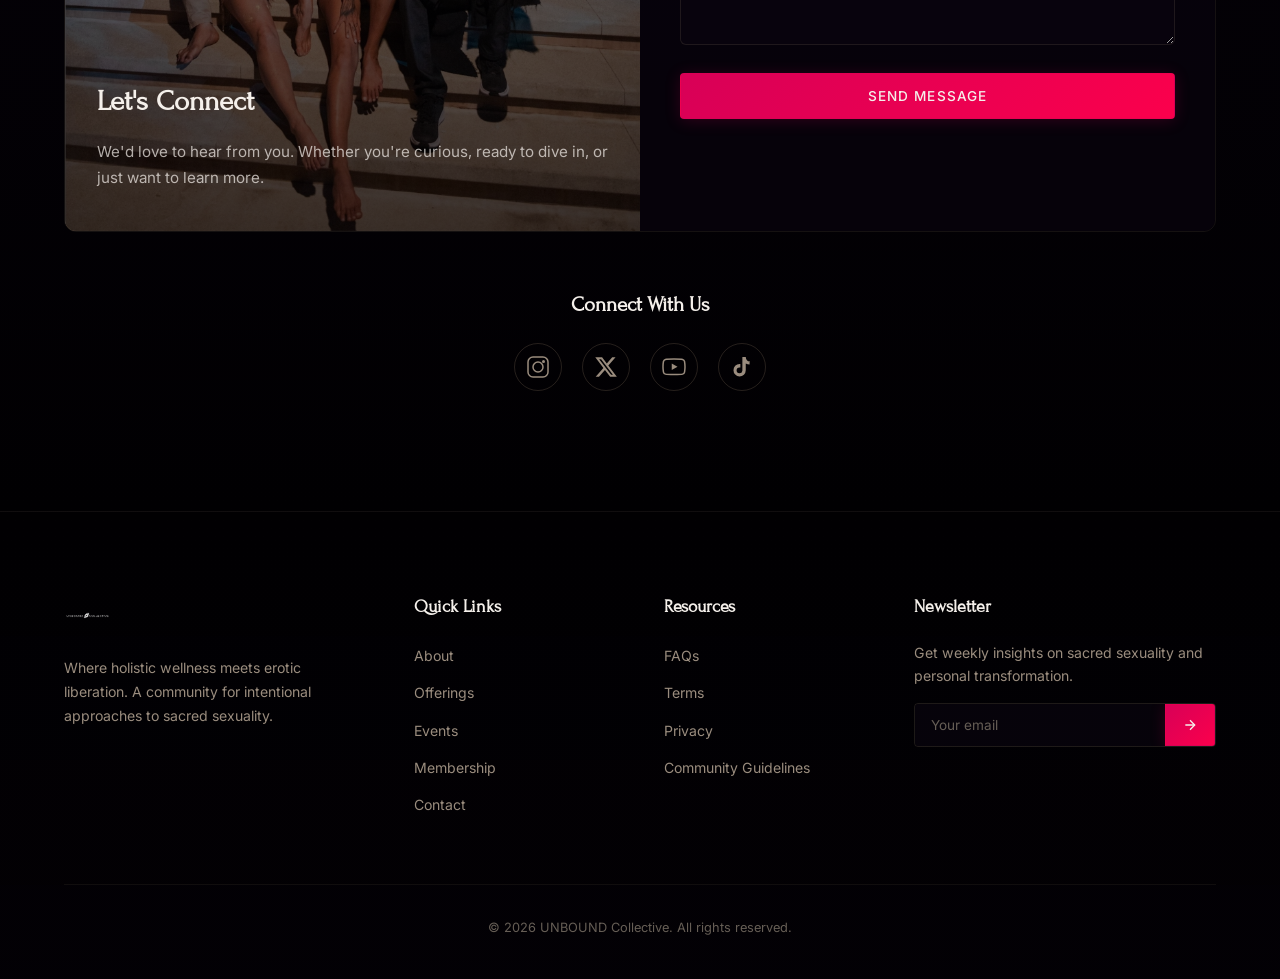
==== commit cf7e2328: "Replace all community links with Heartbeat invite URL" ====
--- a/index.html
+++ b/index.html
@@ -36,10 +36,10 @@
                 <li><a href="#offerings" class="nav-link">Our Offerings</a></li>
                 <li><a href="#events" class="nav-link">Events</a></li>
                 <li><a href="#membership" class="nav-link">Membership</a></li>
-                <li><a href="https://community.unboundcollective.io" class="nav-link" target="_blank">Community</a></li>
+                <li><a href="https://app.heartbeat.chat/unbound-collective/invitation?code=6G8E4E" class="nav-link" target="_blank">Community</a></li>
                 <li><a href="#contact" class="nav-link">Contact</a></li>
             </ul>
-            <a href="https://community.unboundcollective.io" class="nav-cta" target="_blank">Join Now</a>
+            <a href="https://app.heartbeat.chat/unbound-collective/invitation?code=6G8E4E" class="nav-cta" target="_blank">Join Now</a>
         </div>
     </nav>
 
@@ -285,7 +285,7 @@
                         <li class="excluded"><svg width="16" height="16" viewBox="0 0 24 24" fill="none" stroke="#555" stroke-width="2"><line x1="18" y1="6" x2="6" y2="18"/><line x1="6" y1="6" x2="18" y2="18"/></svg> Monthly Q&A sessions</li>
                         <li class="excluded"><svg width="16" height="16" viewBox="0 0 24 24" fill="none" stroke="#555" stroke-width="2"><line x1="18" y1="6" x2="6" y2="18"/><line x1="6" y1="6" x2="18" y2="18"/></svg> Course library access</li>
                     </ul>
-                    <a href="https://community.unboundcollective.io" class="btn btn-outline membership-cta" target="_blank">Join Free</a>
+                    <a href="https://app.heartbeat.chat/unbound-collective/invitation?code=6G8E4E" class="btn btn-outline membership-cta" target="_blank">Join Free</a>
                 </div>
                 <!-- Practitioner -->
                 <div class="membership-card tier-practitioner glass-card reveal">
@@ -304,7 +304,7 @@
                         <li class="included"><svg width="16" height="16" viewBox="0 0 24 24" fill="none" stroke="#EDD0A8" stroke-width="3"><polyline points="20,6 9,17 4,12"/></svg> Access to 5 courses</li>
                         <li class="excluded"><svg width="16" height="16" viewBox="0 0 24 24" fill="none" stroke="#555" stroke-width="2"><line x1="18" y1="6" x2="6" y2="18"/><line x1="6" y1="6" x2="18" y2="18"/></svg> Live workshop access</li>
                     </ul>
-                    <a href="https://community.unboundcollective.io" class="btn btn-primary membership-cta" target="_blank">Join Now</a>
+                    <a href="https://app.heartbeat.chat/unbound-collective/invitation?code=6G8E4E" class="btn btn-primary membership-cta" target="_blank">Join Now</a>
                 </div>
                 <!-- Devotee — MOST POPULAR -->
                 <div class="membership-card tier-devotee glass-card popular reveal">
@@ -324,7 +324,7 @@
                         <li class="included"><svg width="16" height="16" viewBox="0 0 24 24" fill="none" stroke="#EDD0A8" stroke-width="3"><polyline points="20,6 9,17 4,12"/></svg> Priority event access</li>
                         <li class="excluded"><svg width="16" height="16" viewBox="0 0 24 24" fill="none" stroke="#555" stroke-width="2"><line x1="18" y1="6" x2="6" y2="18"/><line x1="6" y1="6" x2="18" y2="18"/></svg> Personal coaching</li>
                     </ul>
-                    <a href="https://community.unboundcollective.io" class="btn btn-primary membership-cta" target="_blank">Join Now</a>
+                    <a href="https://app.heartbeat.chat/unbound-collective/invitation?code=6G8E4E" class="btn btn-primary membership-cta" target="_blank">Join Now</a>
                 </div>
                 <!-- Initiate -->
                 <div class="membership-card tier-initiate glass-card reveal">
@@ -343,7 +343,7 @@
                         <li class="included"><svg width="16" height="16" viewBox="0 0 24 24" fill="none" stroke="#EDD0A8" stroke-width="3"><polyline points="20,6 9,17 4,12"/></svg> VIP event seating</li>
                         <li class="included"><svg width="16" height="16" viewBox="0 0 24 24" fill="none" stroke="#EDD0A8" stroke-width="3"><polyline points="20,6 9,17 4,12"/></svg> Founding member perks</li>
                     </ul>
-                    <a href="https://community.unboundcollective.io" class="btn btn-primary membership-cta" target="_blank">Join Now</a>
+                    <a href="https://app.heartbeat.chat/unbound-collective/invitation?code=6G8E4E" class="btn btn-primary membership-cta" target="_blank">Join Now</a>
                 </div>
             </div>
             <p class="membership-note reveal">Not ready to commit? <a href="#newsletter">Sign up for our free newsletter</a> and get a free mini-course on Introduction to Sacred Sexuality.</p>
@@ -363,7 +363,7 @@
                     <span class="section-label">STEP INSIDE OUR WORLD</span>
                     <h2 class="section-title">An Invitation to Liberation</h2>
                     <p>Watch our introduction to understand the transformative experiences awaiting you inside the Collective.</p>
-                    <a href="https://community.unboundcollective.io" class="btn btn-primary" target="_blank">Join The Collective</a>
+                    <a href="https://app.heartbeat.chat/unbound-collective/invitation?code=6G8E4E" class="btn btn-primary" target="_blank">Join The Collective</a>
                 </div>
                 <div class="video-embed">
                     <iframe src="https://www.youtube.com/embed/Iy1HXCO9aZg?rel=0&modestbranding=1&showinfo=0&controls=1&iv_load_policy=3" title="UNBOUND Collective Introduction" frameborder="0" allow="accelerometer; autoplay; clipboard-write; encrypted-media; gyroscope; picture-in-picture" allowfullscreen></iframe>
@@ -714,7 +714,7 @@
                     <p class="offer-text"><svg width="20" height="20" viewBox="0 0 24 24" fill="none" stroke="#EDD0A8" stroke-width="1.5"><rect x="3" y="8" width="18" height="13" rx="2"/><path d="M12 8V6a2 2 0 0 0-2-2 2 2 0 0 0-2 2v2"/><path d="M18 8V6a2 2 0 0 0-2-2 2 2 0 0 0-2 2v2"/></svg> <strong>Limited Time Offer:</strong> Join today and receive a free 60-minute consultation</p>
                 </div>
                 <div class="cta-buttons">
-                    <a href="https://community.unboundcollective.io" class="btn btn-primary btn-large" target="_blank">Join The Collective</a>
+                    <a href="https://app.heartbeat.chat/unbound-collective/invitation?code=6G8E4E" class="btn btn-primary btn-large" target="_blank">Join The Collective</a>
                     <a href="#contact" class="btn btn-outline btn-large">Schedule a Call First</a>
                 </div>
                 <div class="newsletter-form">
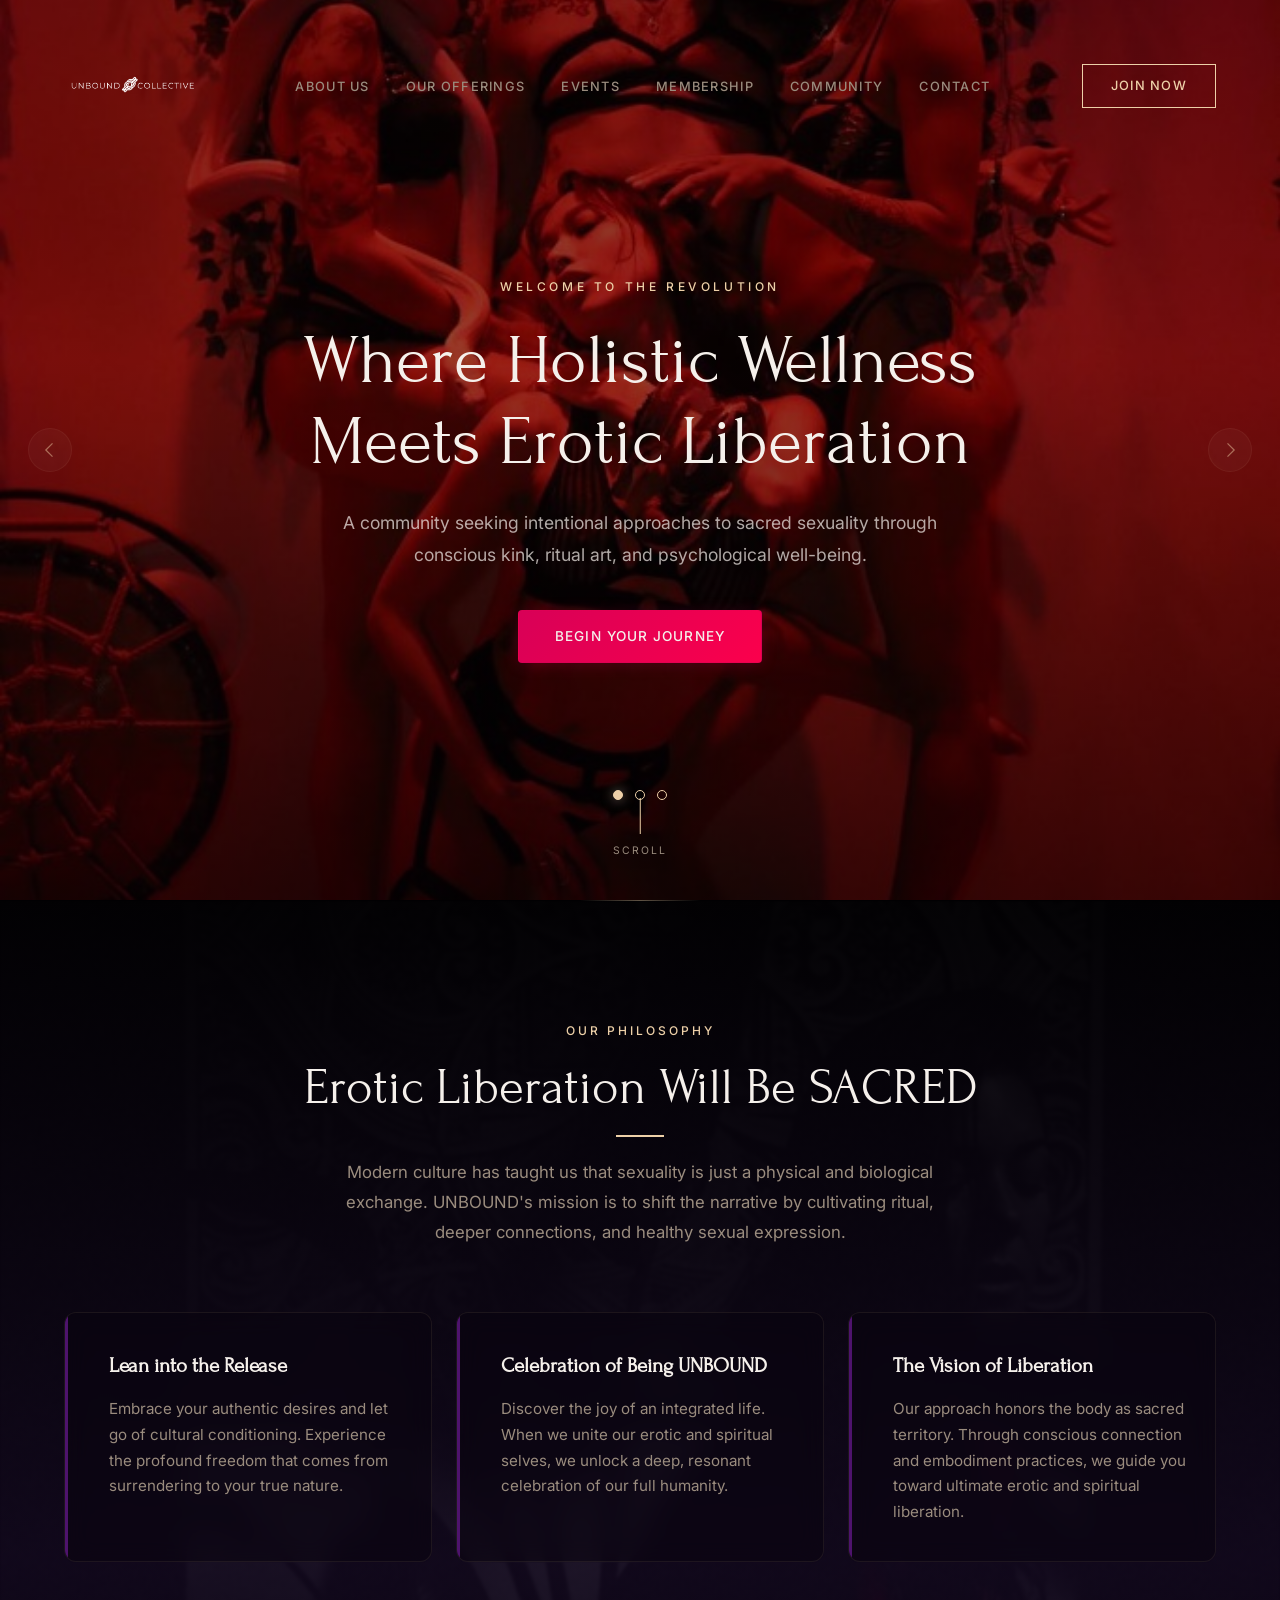
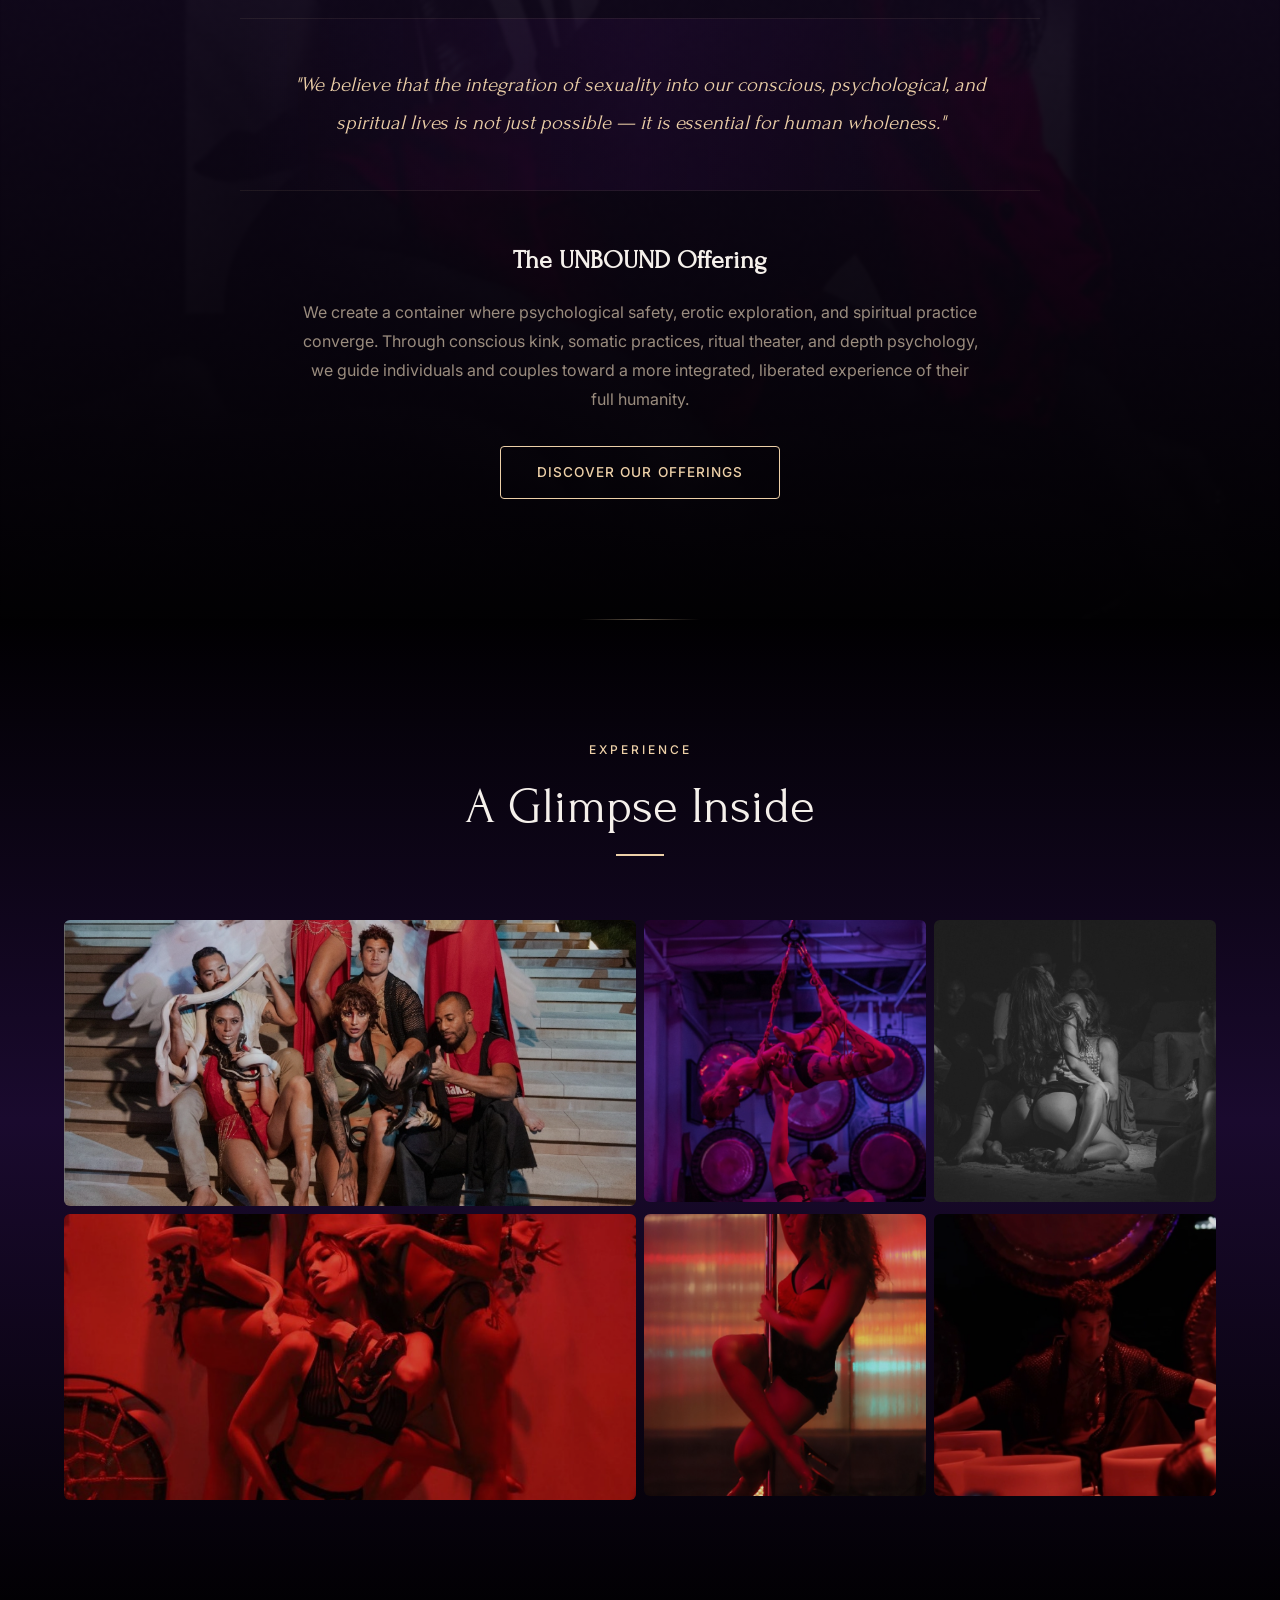
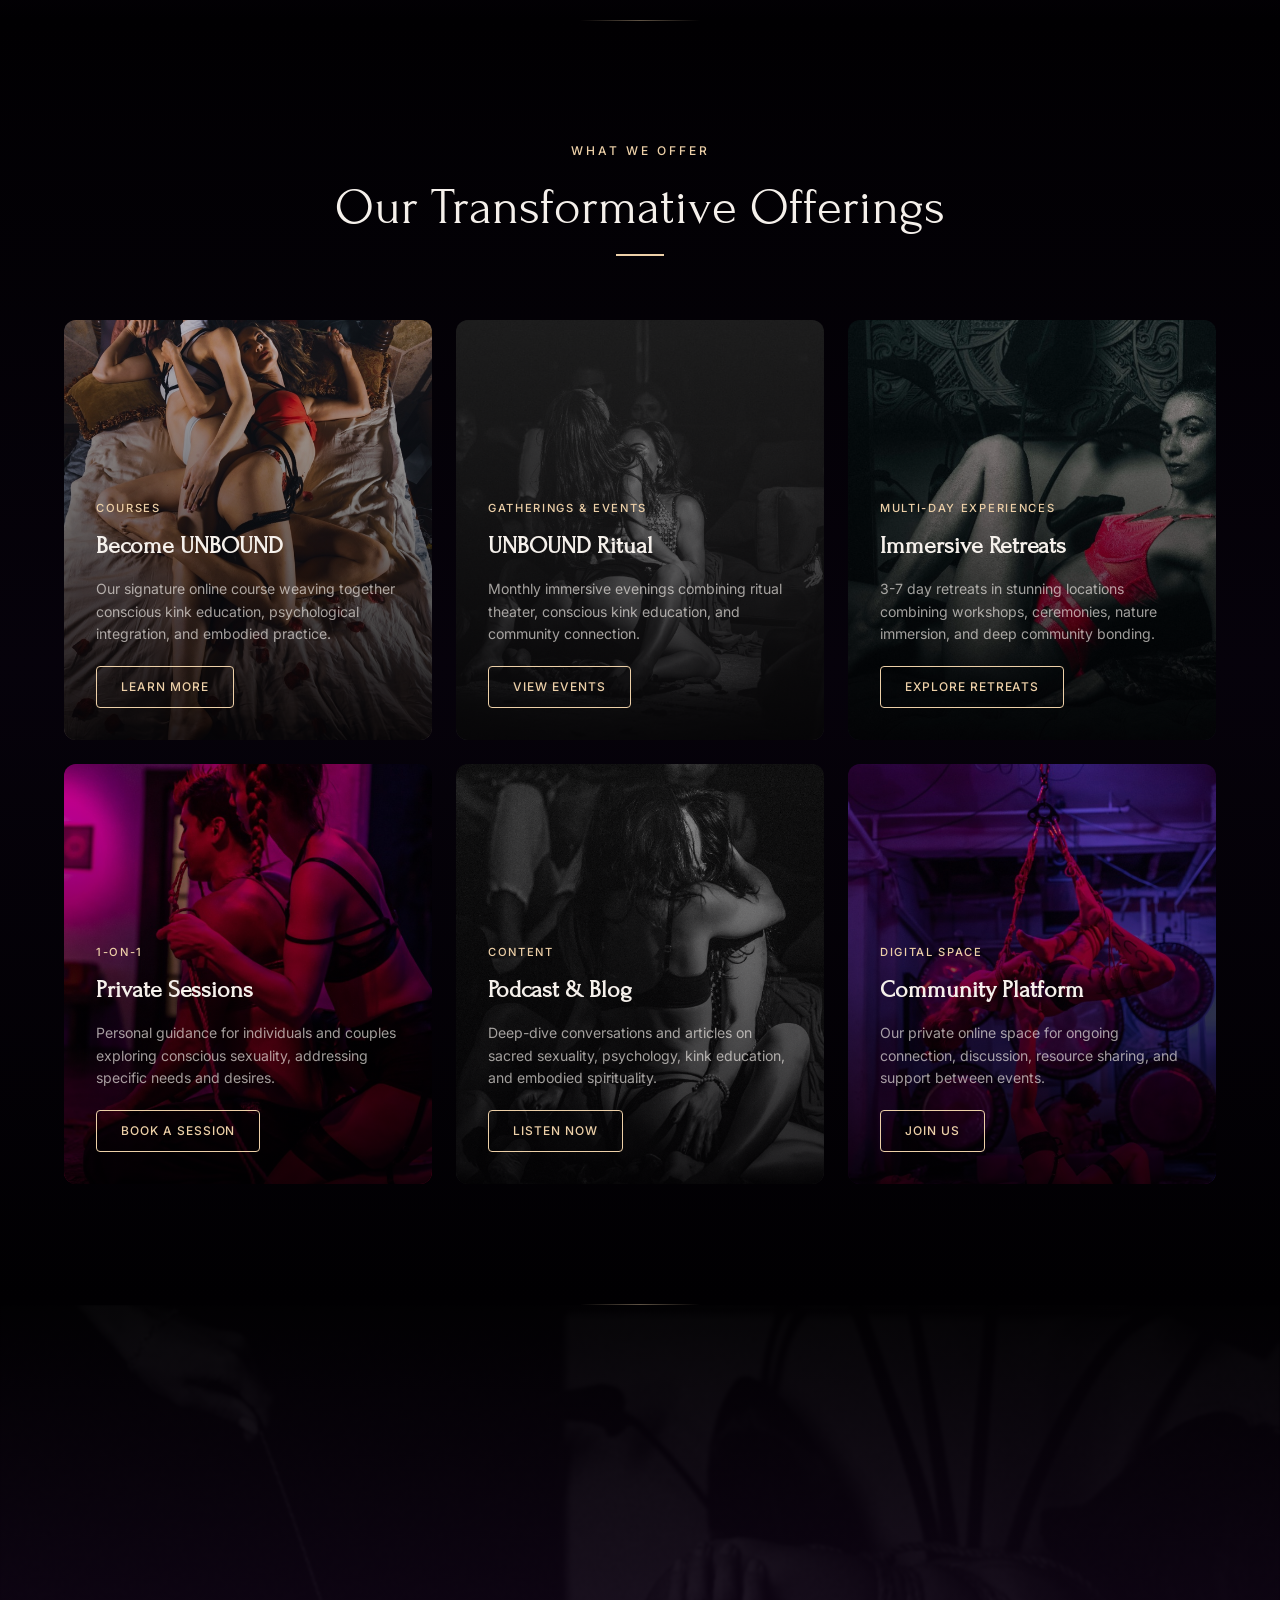
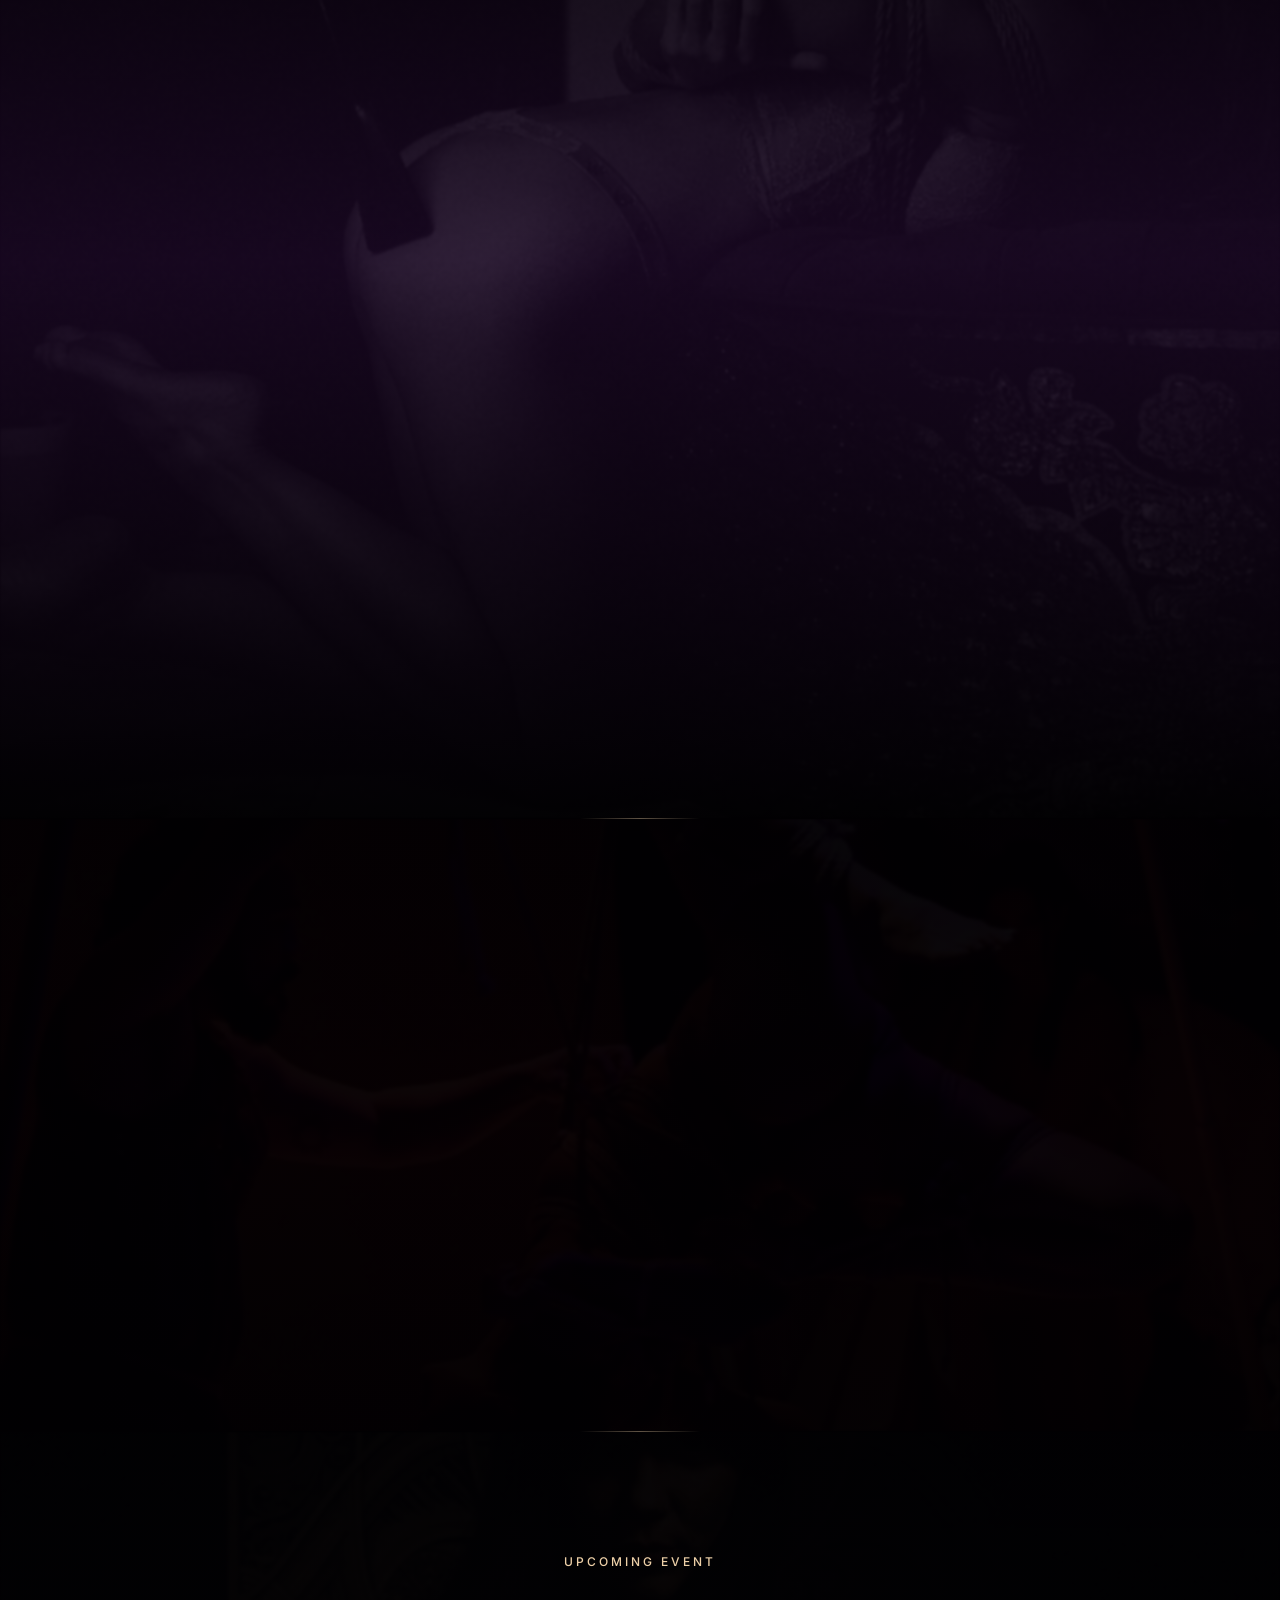
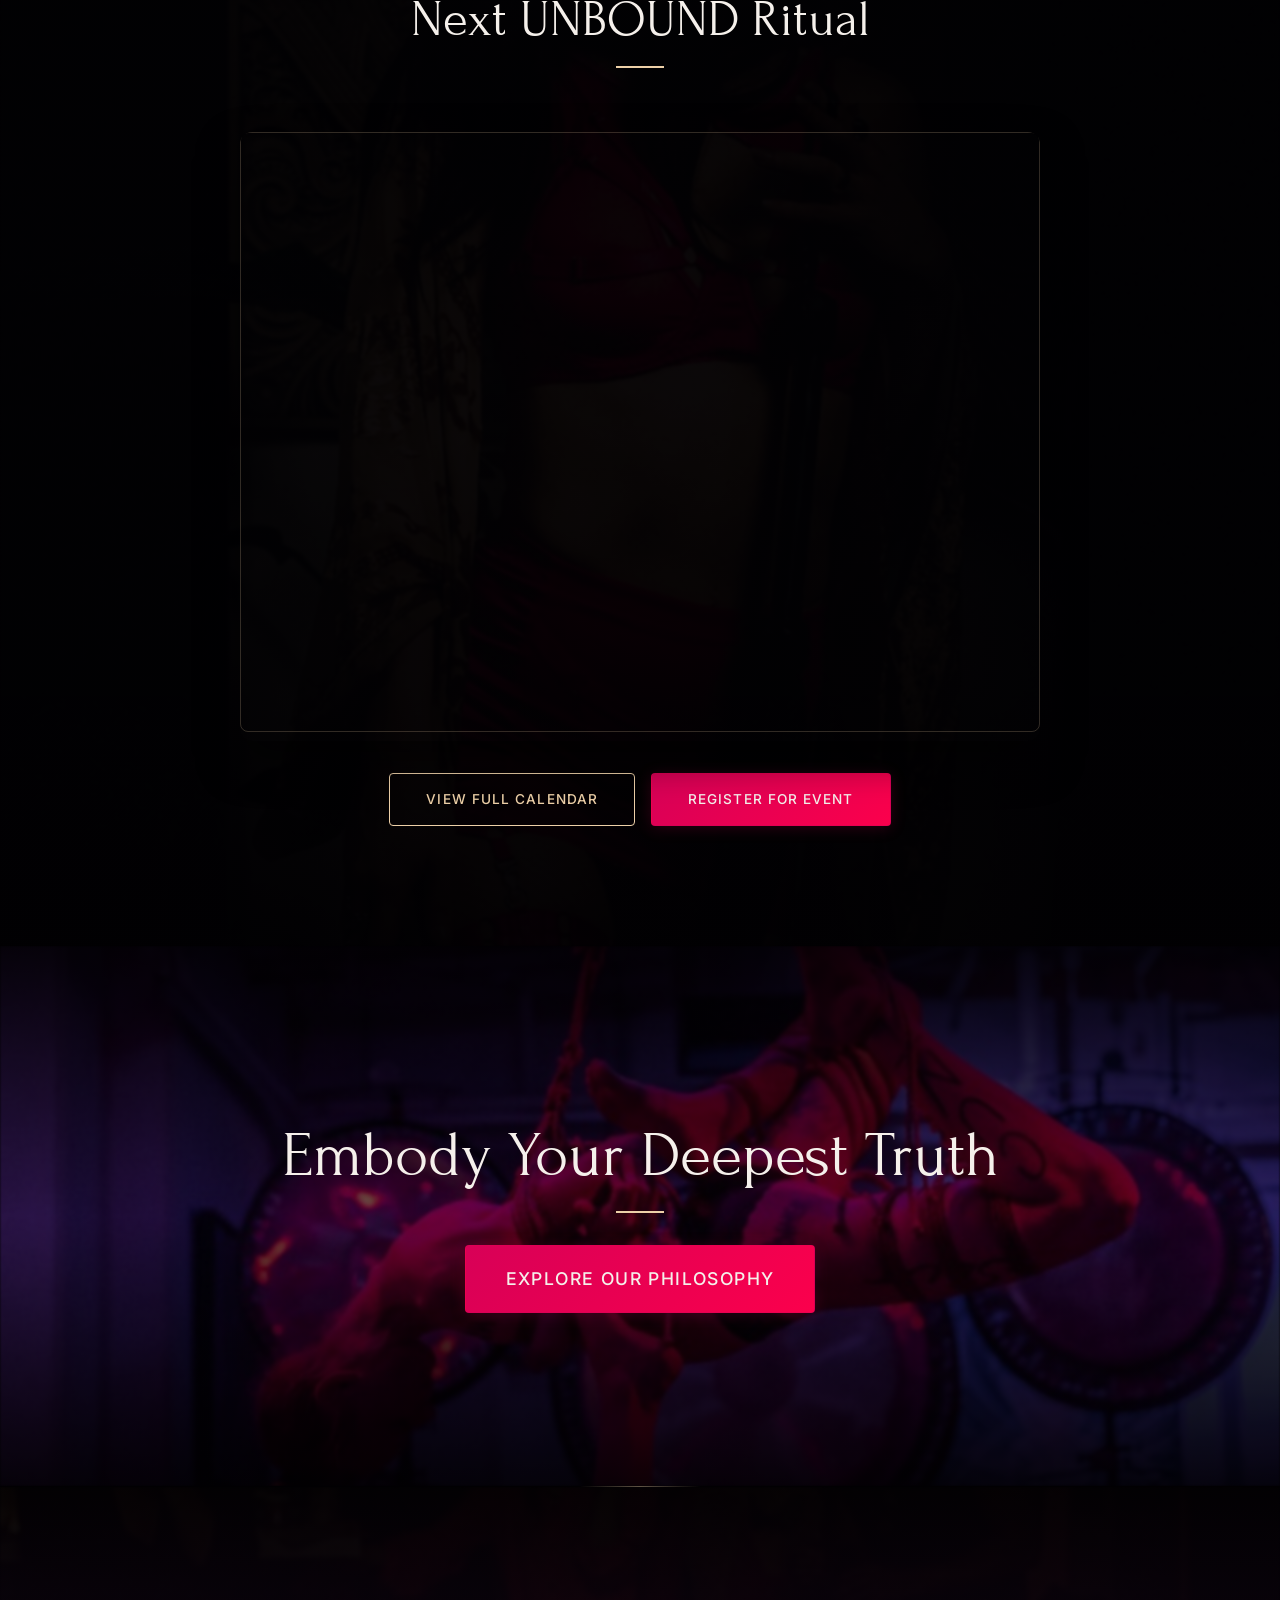
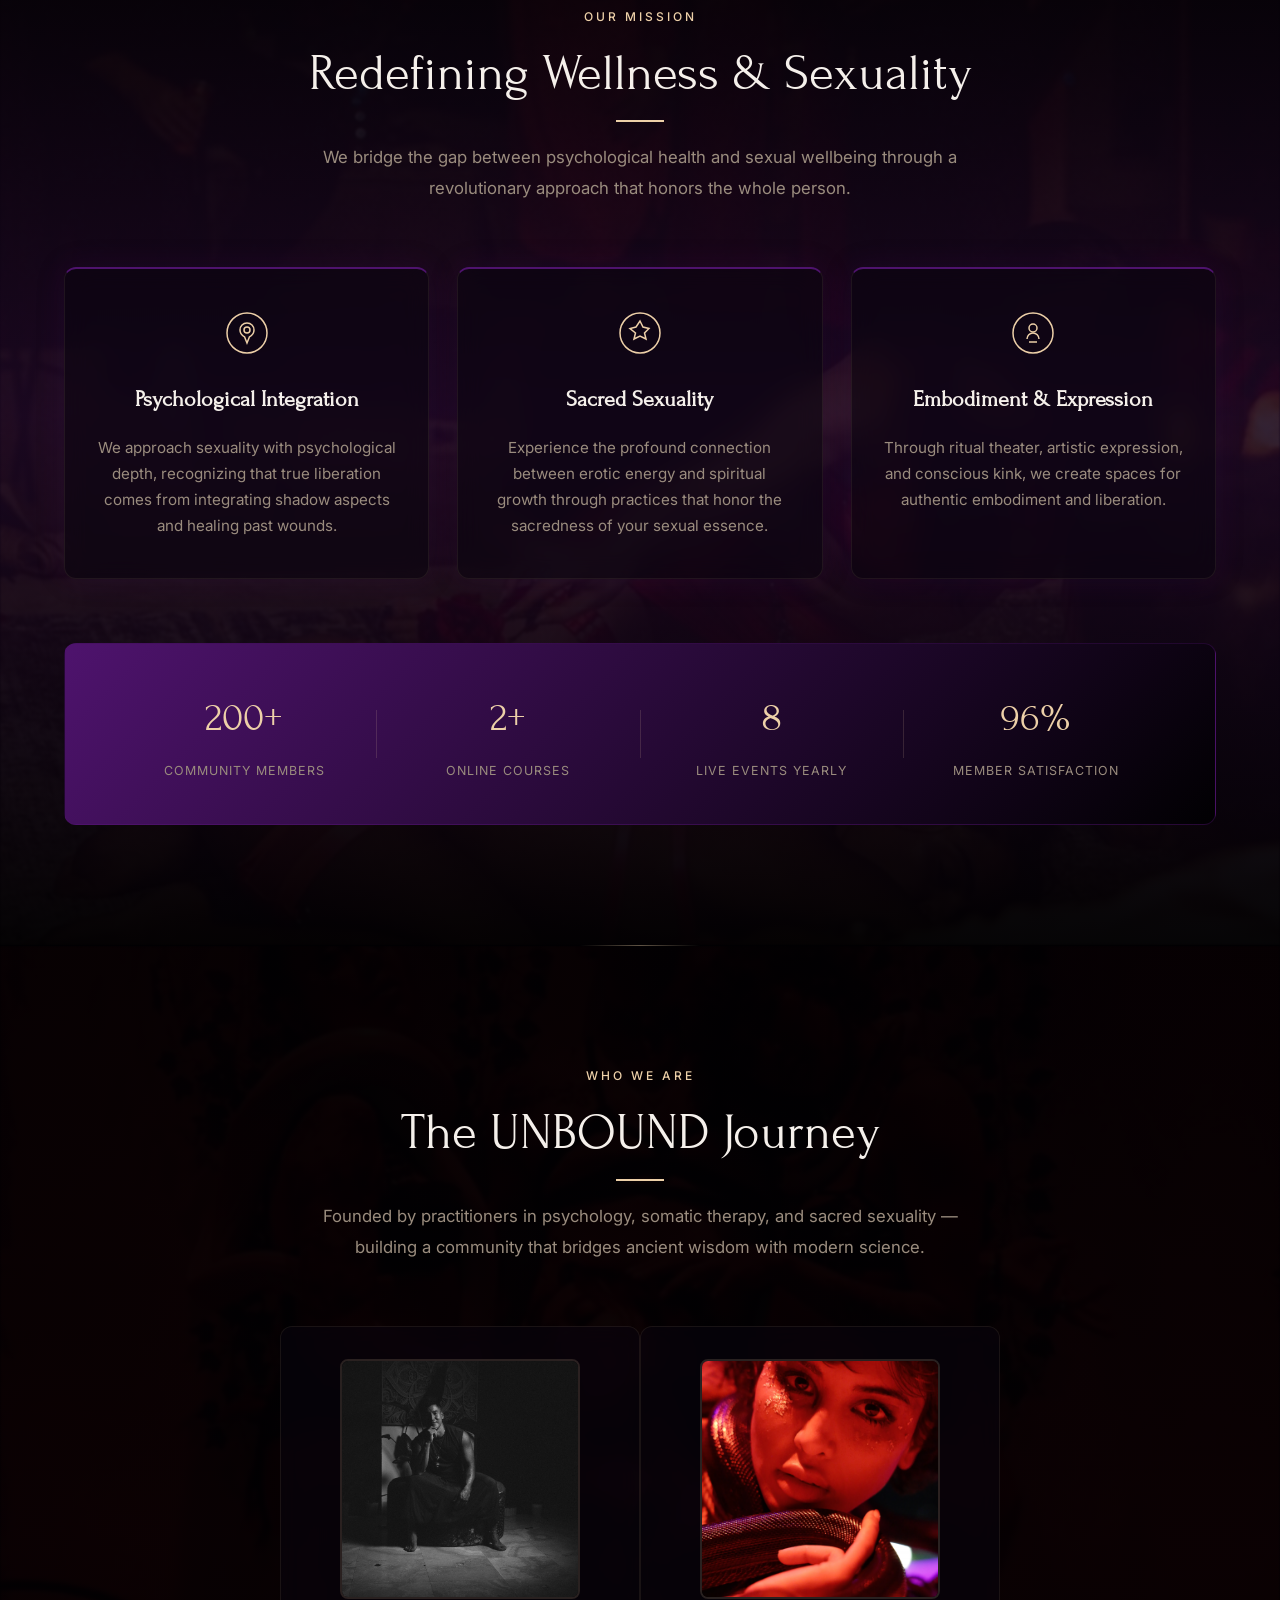
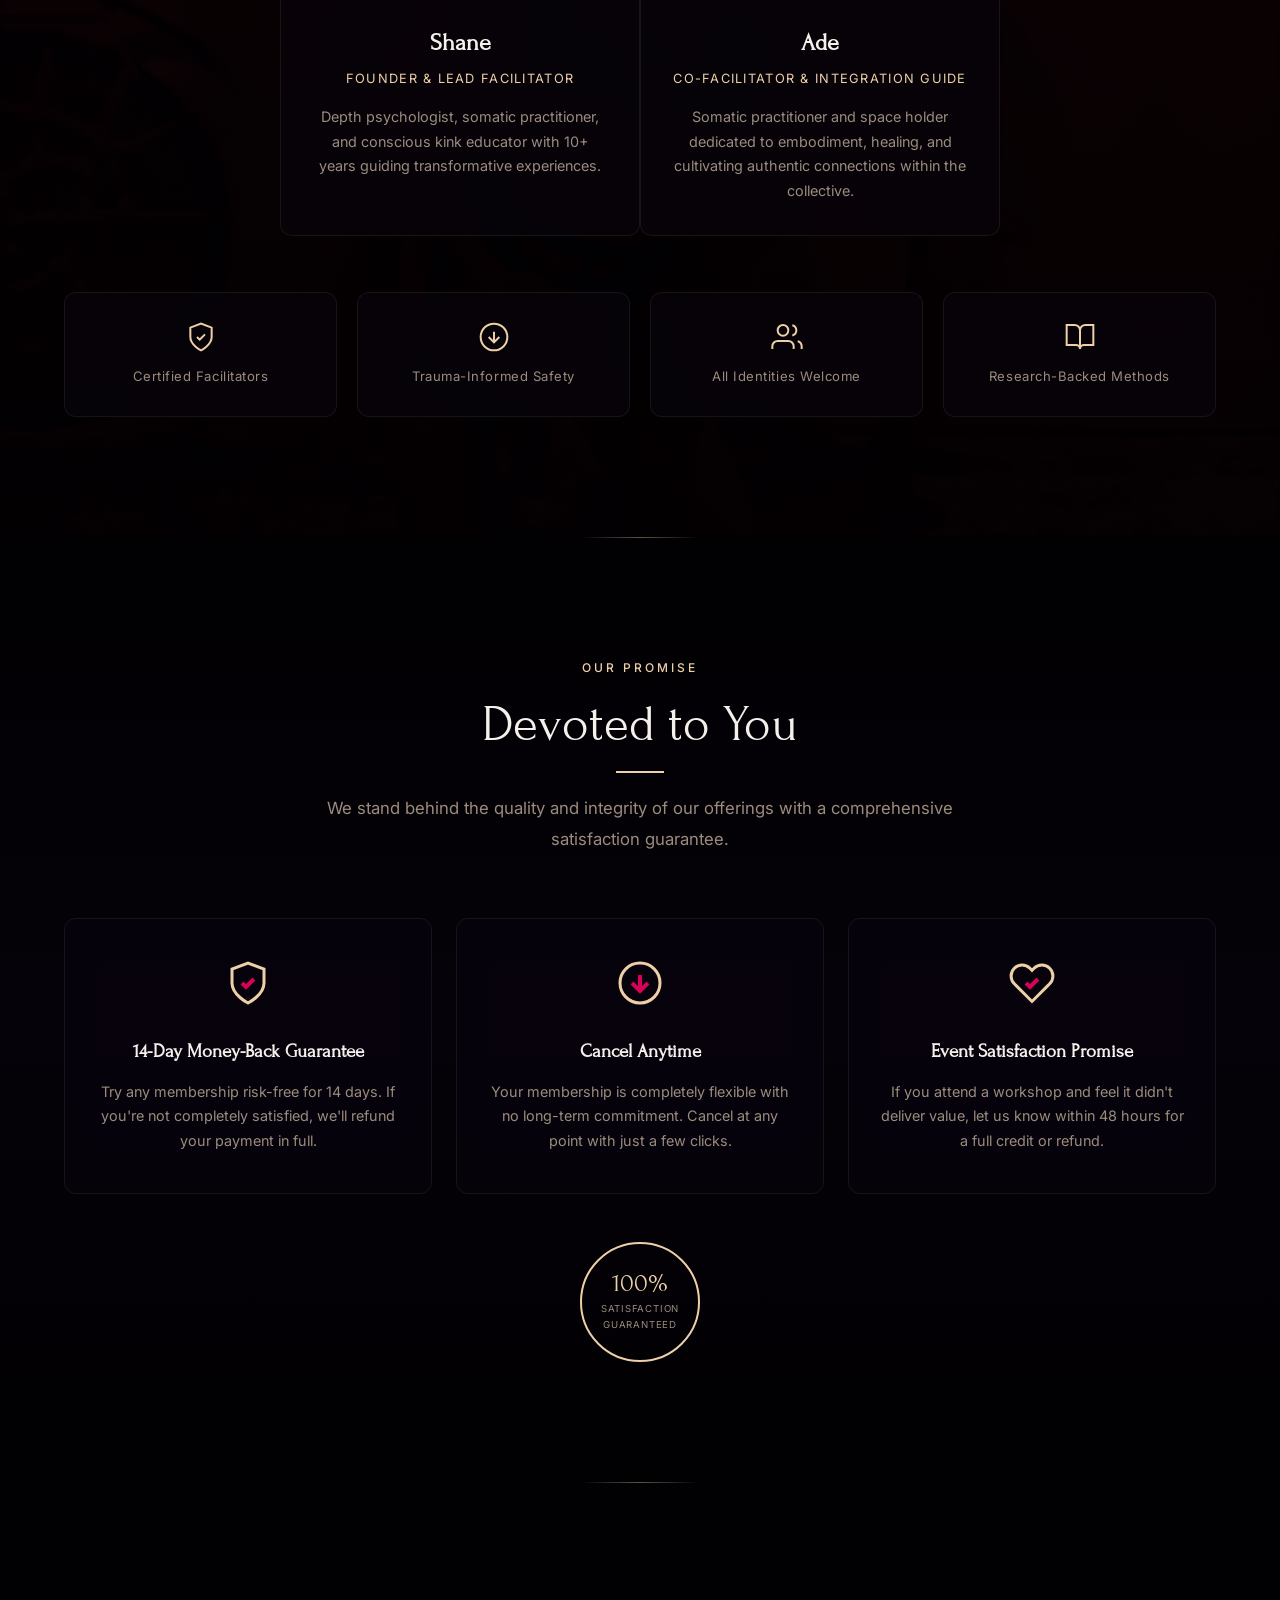
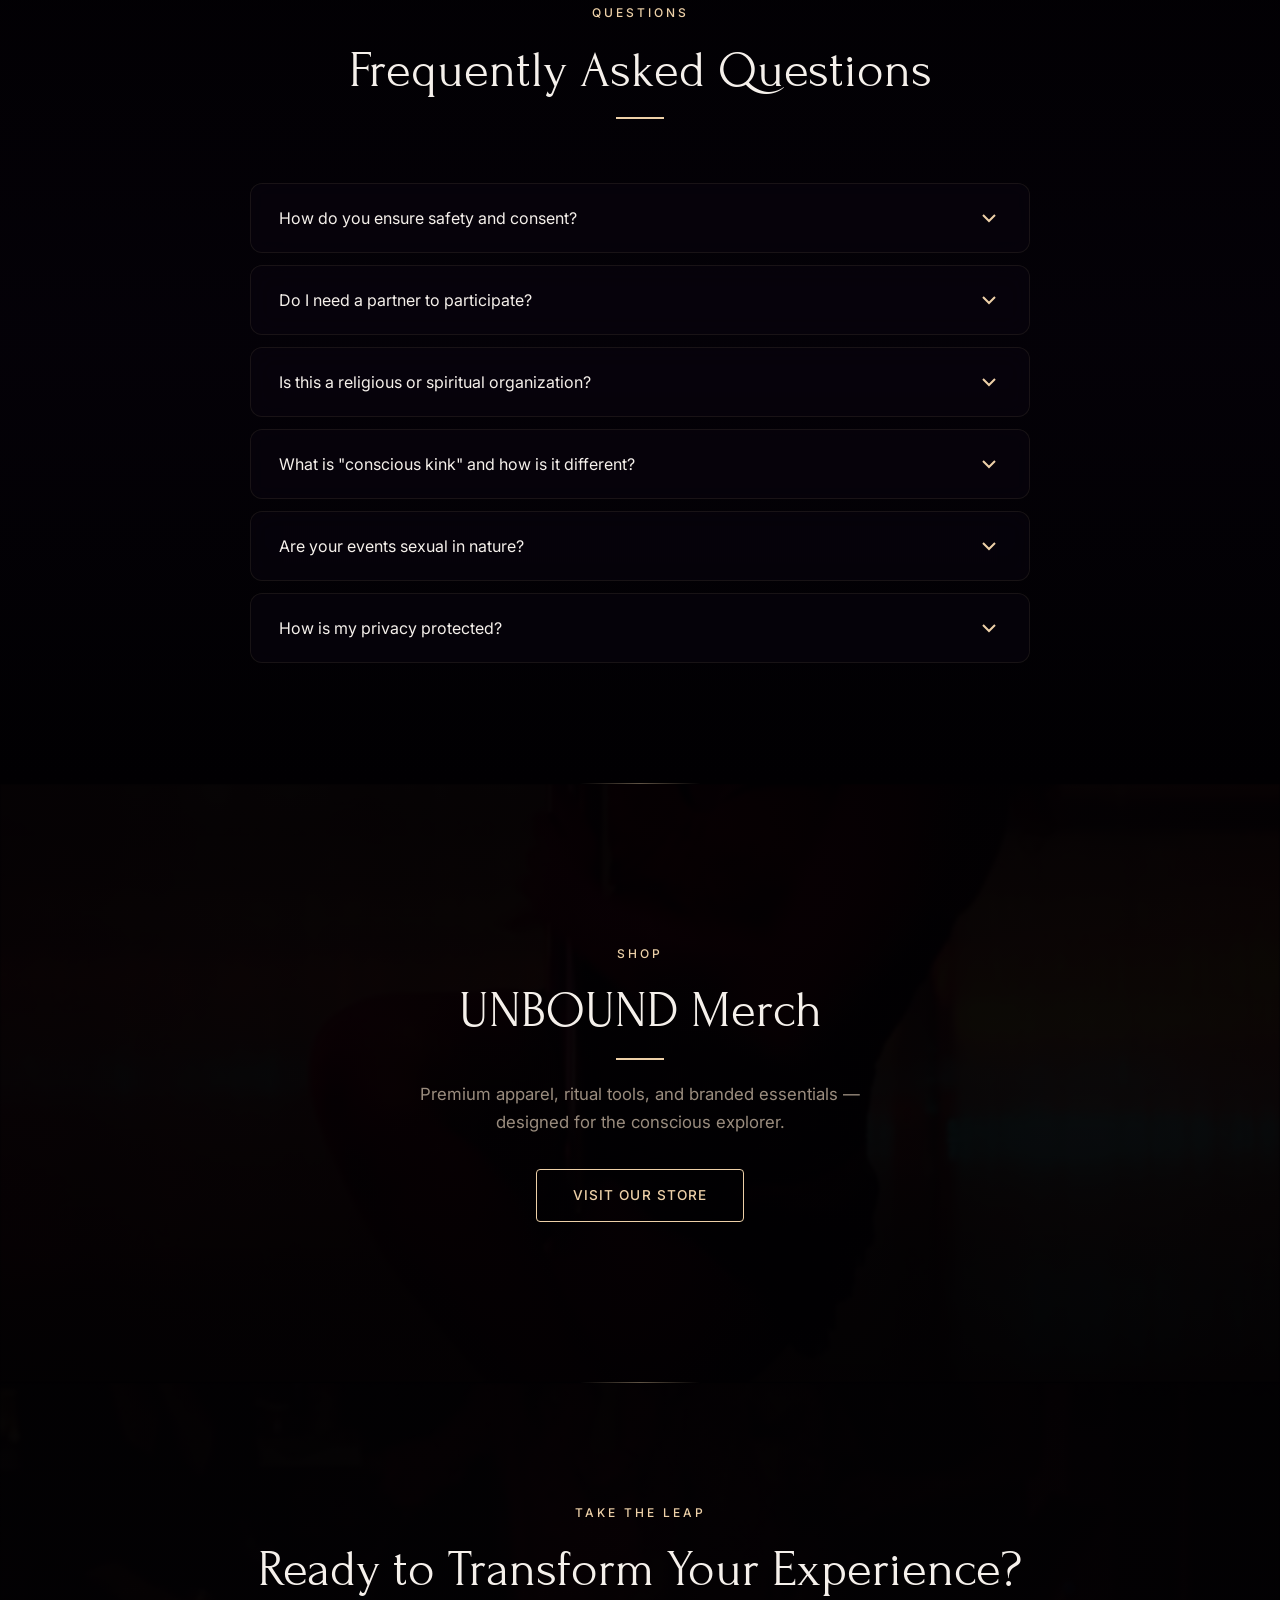
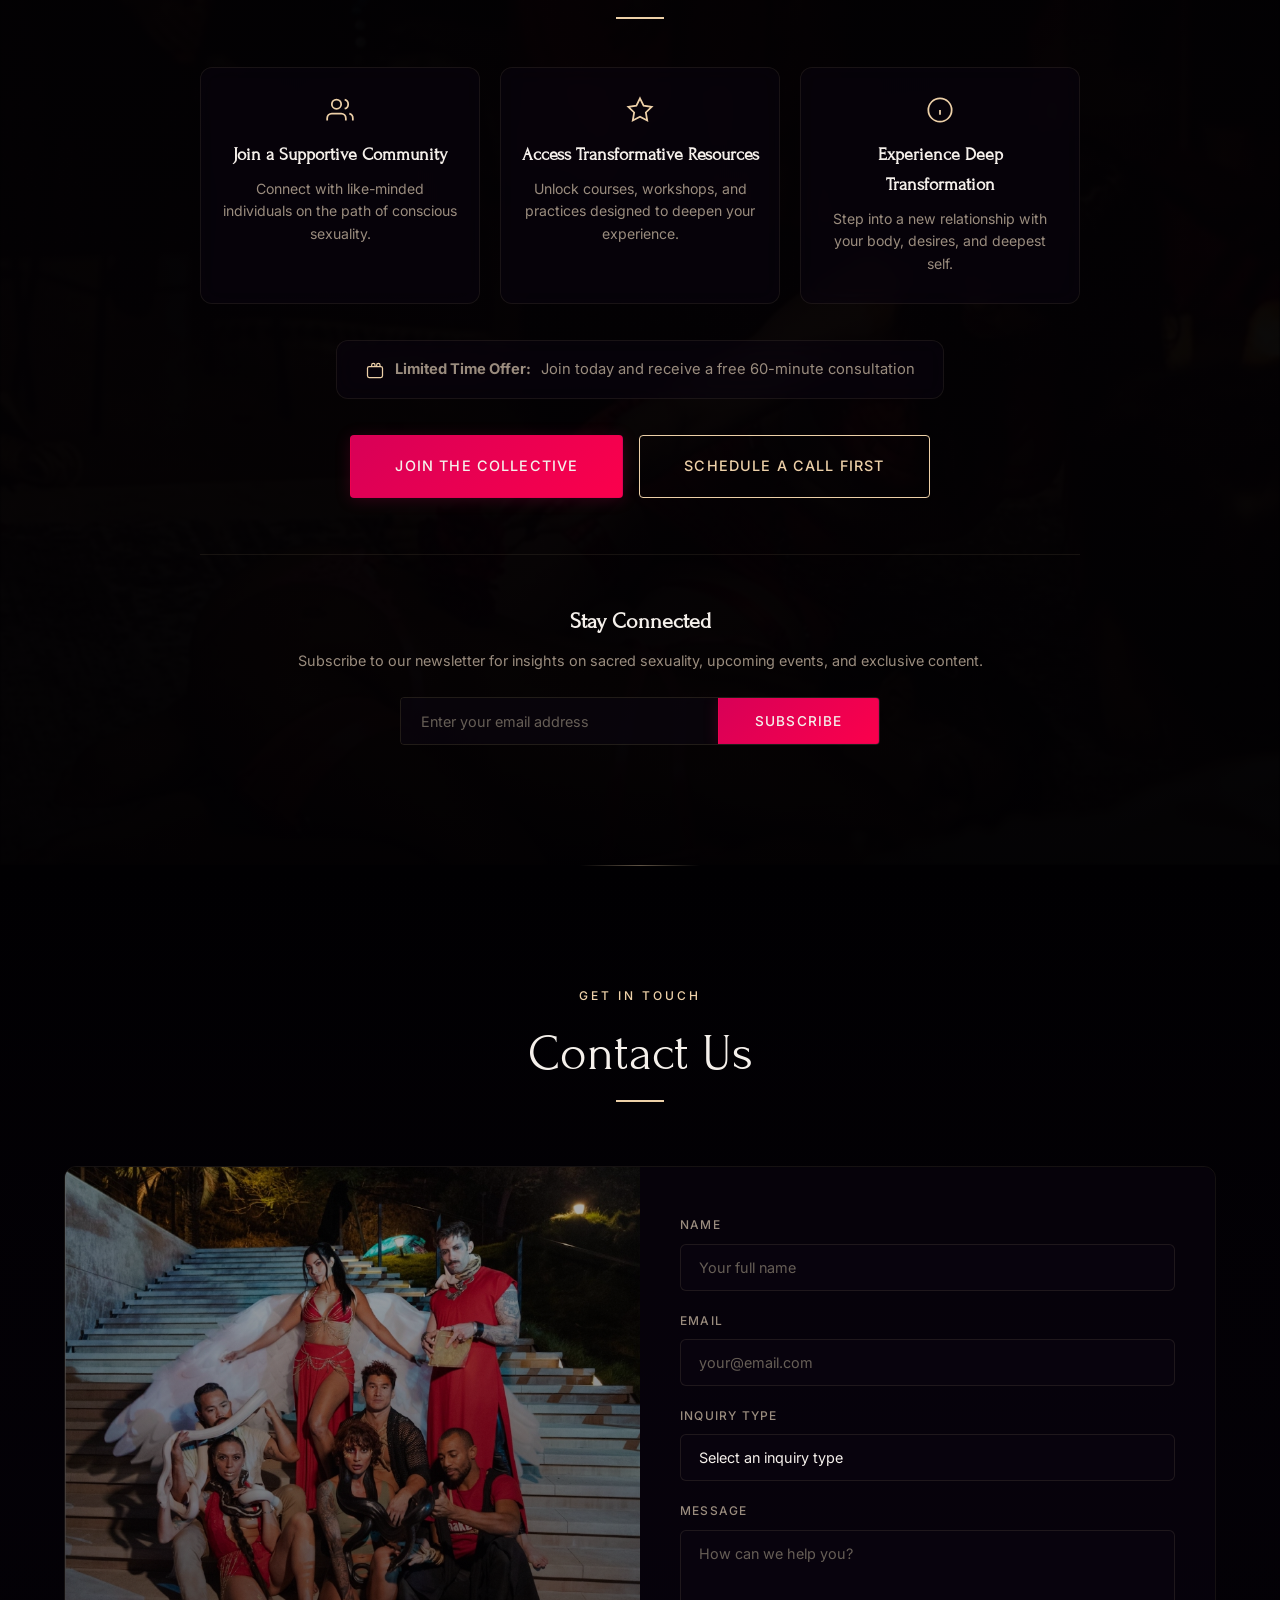
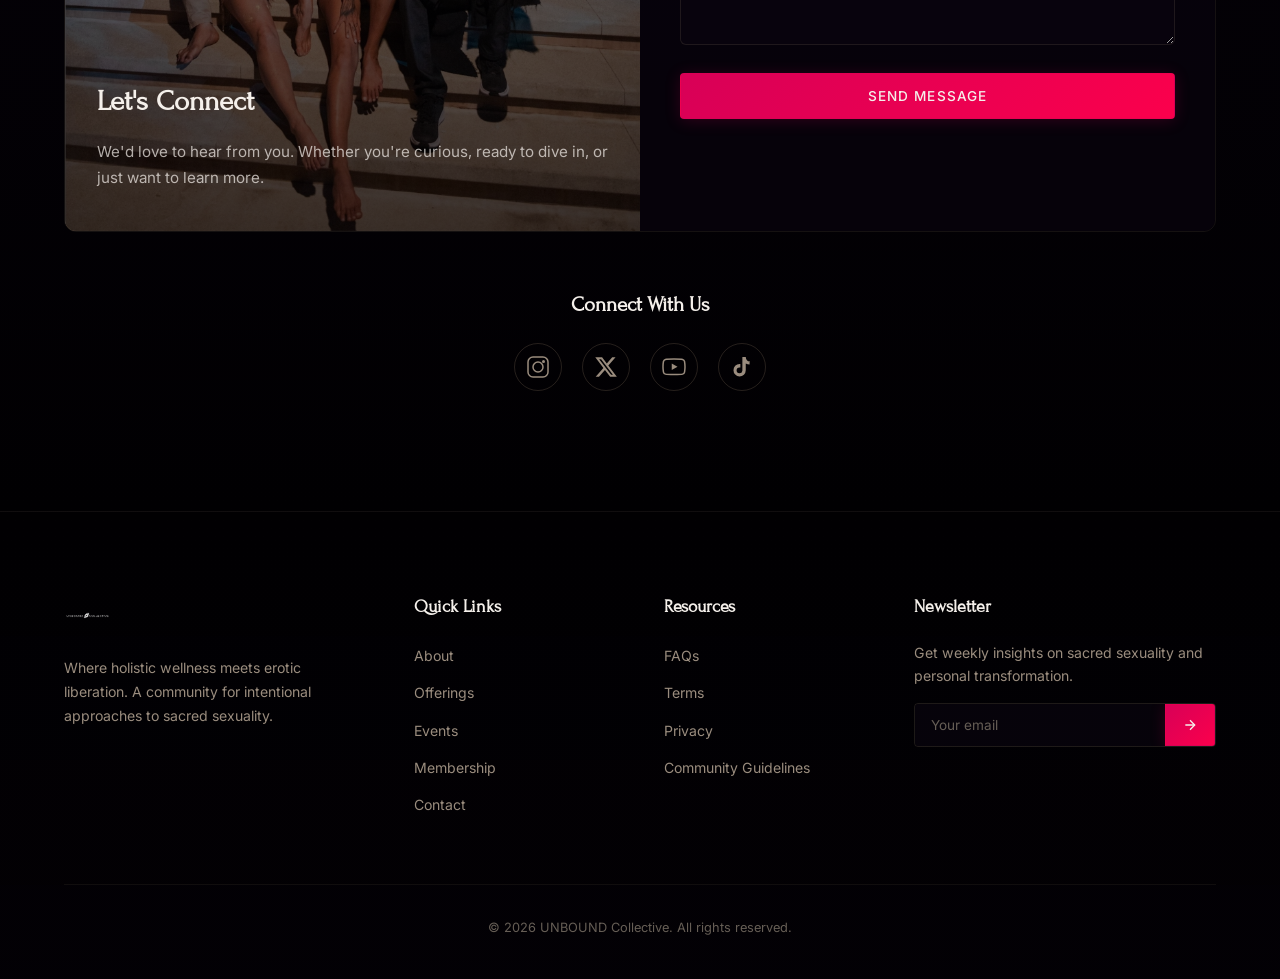
==== commit 9f87ce83: "Add Terms, Privacy, Community Guidelines pages; fix all placeholder links" ====
--- a/index.html
+++ b/index.html
@@ -23,7 +23,7 @@
     <!-- ===== 1. NAVIGATION BAR ===== -->
     <nav class="navbar" id="navbar">
         <div class="nav-container">
-            <a href="#" class="nav-logo">
+            <a href="index.html" class="nav-logo">
                 <img src="assets/logo-full.png" alt="UNBOUND Collective" class="logo-img">
             </a>
             <button class="nav-toggle" id="navToggle" aria-label="Toggle navigation">
@@ -197,7 +197,7 @@
                         <span class="offering-label">COURSES</span>
                         <h3 class="offering-title">Become UNBOUND</h3>
                         <p class="offering-desc">Our signature online course weaving together conscious kink education, psychological integration, and embodied practice.</p>
-                        <a href="#" class="btn btn-small btn-outline">Learn More</a>
+                        <a href="#offerings" class="btn btn-small btn-outline">Learn More</a>
                     </div>
                 </div>
                 <div class="offering-card reveal">
@@ -217,7 +217,7 @@
                         <span class="offering-label">MULTI-DAY EXPERIENCES</span>
                         <h3 class="offering-title">Immersive Retreats</h3>
                         <p class="offering-desc">3-7 day retreats in stunning locations combining workshops, ceremonies, nature immersion, and deep community bonding.</p>
-                        <a href="#" class="btn btn-small btn-outline">Explore Retreats</a>
+                        <a href="#contact" class="btn btn-small btn-outline">Explore Retreats</a>
                     </div>
                 </div>
                 <div class="offering-card reveal">
@@ -237,7 +237,7 @@
                         <span class="offering-label">CONTENT</span>
                         <h3 class="offering-title">Podcast & Blog</h3>
                         <p class="offering-desc">Deep-dive conversations and articles on sacred sexuality, psychology, kink education, and embodied spirituality.</p>
-                        <a href="#" class="btn btn-small btn-outline">Listen Now</a>
+                        <a href="#video" class="btn btn-small btn-outline">Listen Now</a>
                     </div>
                 </div>
                 <div class="offering-card reveal">
@@ -781,16 +781,16 @@
             <div class="contact-social reveal">
                 <h3>Connect With Us</h3>
                 <div class="social-links">
-                    <a href="#" class="social-link" aria-label="Instagram">
+                    <a href="https://www.instagram.com/weareunbound" target="_blank" class="social-link" aria-label="Instagram">
                         <svg width="24" height="24" viewBox="0 0 24 24" fill="none" stroke="currentColor" stroke-width="1.5"><rect x="2" y="2" width="20" height="20" rx="5"/><circle cx="12" cy="12" r="5"/><circle cx="17.5" cy="6.5" r="1.5" fill="currentColor" stroke="none"/></svg>
                     </a>
-                    <a href="#" class="social-link" aria-label="Twitter / X">
+                    <a href="https://x.com/weareunbound" target="_blank" class="social-link" aria-label="Twitter / X">
                         <svg width="24" height="24" viewBox="0 0 24 24" fill="currentColor"><path d="M18.244 2.25h3.308l-7.227 8.26 8.502 11.24H16.17l-5.214-6.817L4.99 21.75H1.68l7.73-8.835L1.254 2.25H8.08l4.713 6.231zm-1.161 17.52h1.833L7.084 4.126H5.117z"/></svg>
                     </a>
-                    <a href="#" class="social-link" aria-label="YouTube">
+                    <a href="https://www.youtube.com/@weareunbound" target="_blank" class="social-link" aria-label="YouTube">
                         <svg width="24" height="24" viewBox="0 0 24 24" fill="none" stroke="currentColor" stroke-width="1.5"><path d="M22.54 6.42a2.78 2.78 0 0 0-1.94-2C18.88 4 12 4 12 4s-6.88 0-8.6.46a2.78 2.78 0 0 0-1.94 2A29 29 0 0 0 1 11.75a29 29 0 0 0 .46 5.33A2.78 2.78 0 0 0 3.4 19.1c1.72.46 8.6.46 8.6.46s6.88 0 8.6-.46a2.78 2.78 0 0 0 1.94-2 29 29 0 0 0 .46-5.25 29 29 0 0 0-.46-5.33z"/><polygon points="9.75,15.02 15.5,11.75 9.75,8.48" fill="currentColor" stroke="none"/></svg>
                     </a>
-                    <a href="#" class="social-link" aria-label="TikTok">
+                    <a href="https://www.tiktok.com/@weareunbound" target="_blank" class="social-link" aria-label="TikTok">
                         <svg width="24" height="24" viewBox="0 0 24 24" fill="currentColor"><path d="M19.59 6.69a4.83 4.83 0 0 1-3.77-4.25V2h-3.45v13.67a2.89 2.89 0 0 1-2.88 2.5 2.89 2.89 0 0 1 0-5.78 2.92 2.92 0 0 1 .88.13v-3.5a6.37 6.37 0 0 0-.88-.07 6.26 6.26 0 0 0 0 12.51 6.27 6.27 0 0 0 6.27-6.26V8.55a8.19 8.19 0 0 0 3.83.95V6.09a4.78 4.78 0 0 1-2-.6z"/></svg>
                     </a>
                 </div>
@@ -820,9 +820,9 @@
                     <h4>Resources</h4>
                     <ul>
                         <li><a href="#faq">FAQs</a></li>
-                        <li><a href="#">Terms</a></li>
-                        <li><a href="#">Privacy</a></li>
-                        <li><a href="#">Community Guidelines</a></li>
+                        <li><a href="terms.html">Terms</a></li>
+                        <li><a href="privacy.html">Privacy</a></li>
+                        <li><a href="guidelines.html">Community Guidelines</a></li>
                     </ul>
                 </div>
                 <div class="footer-newsletter">
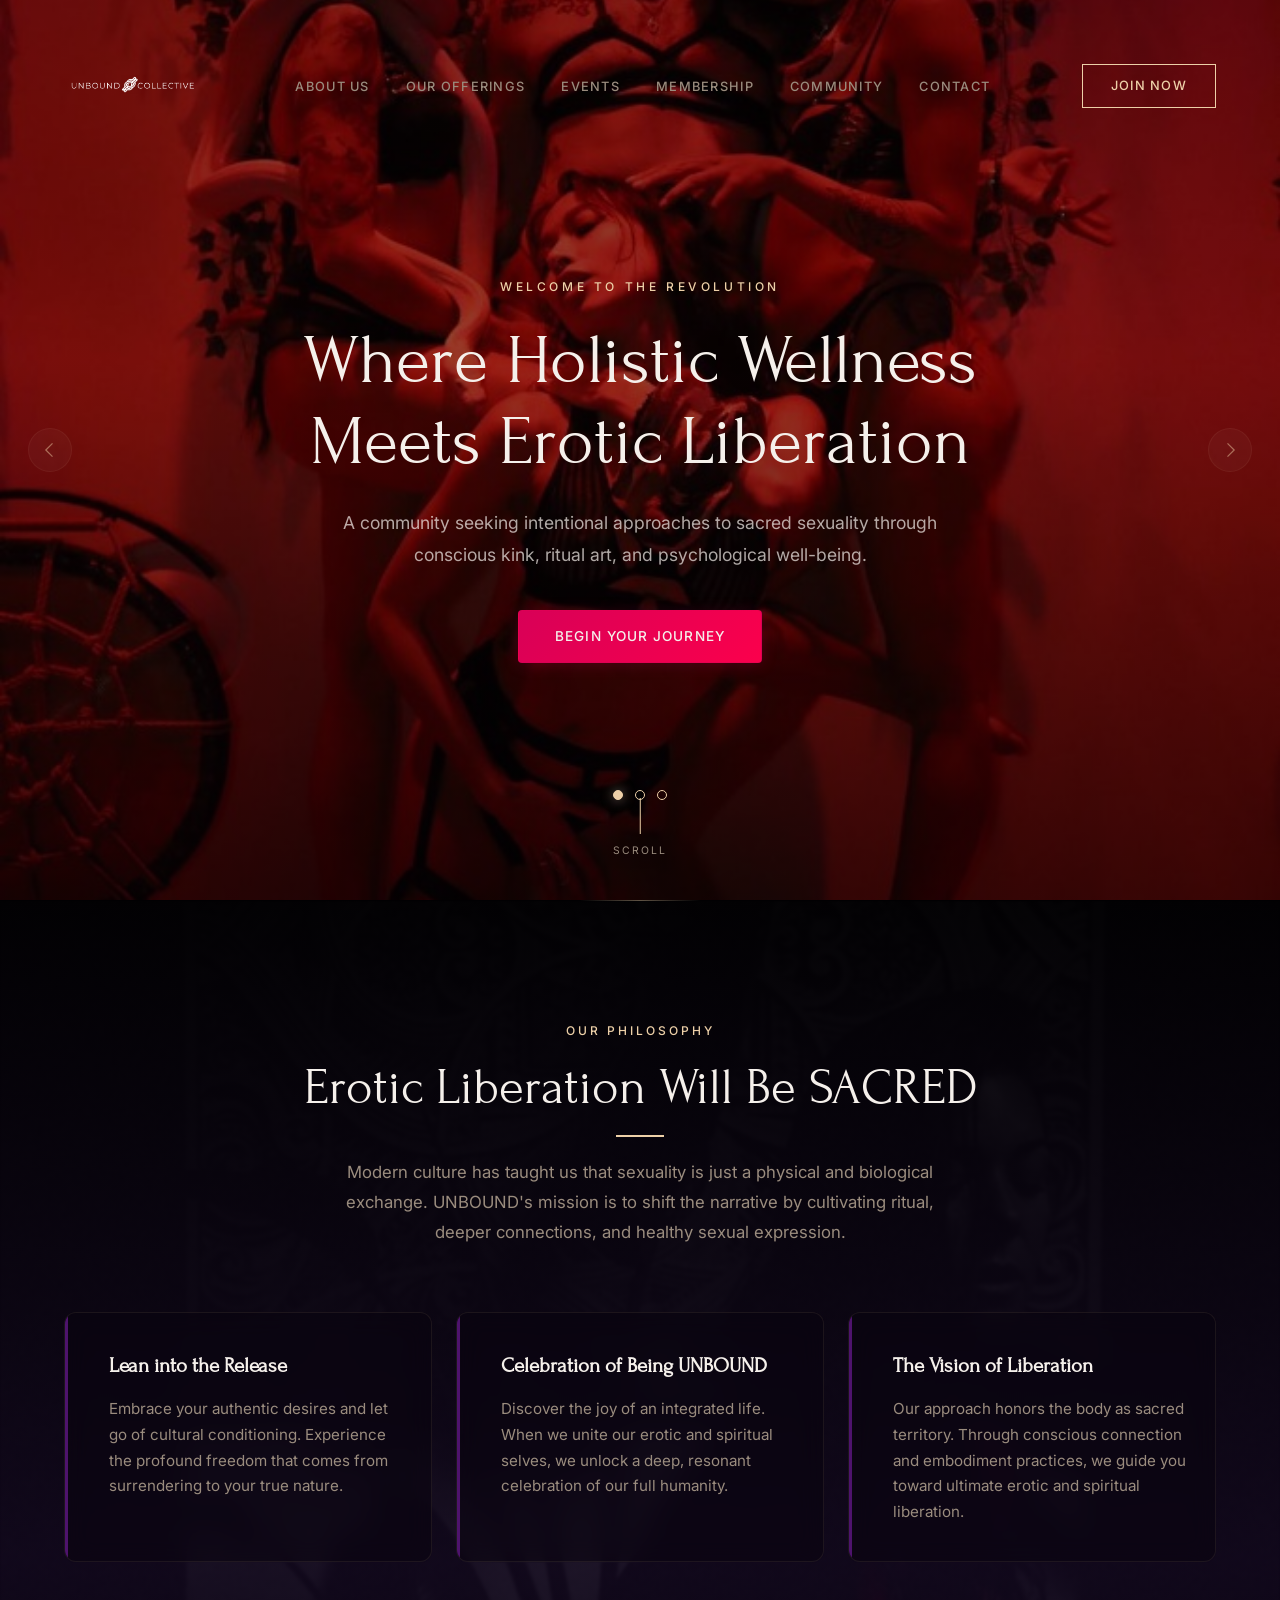
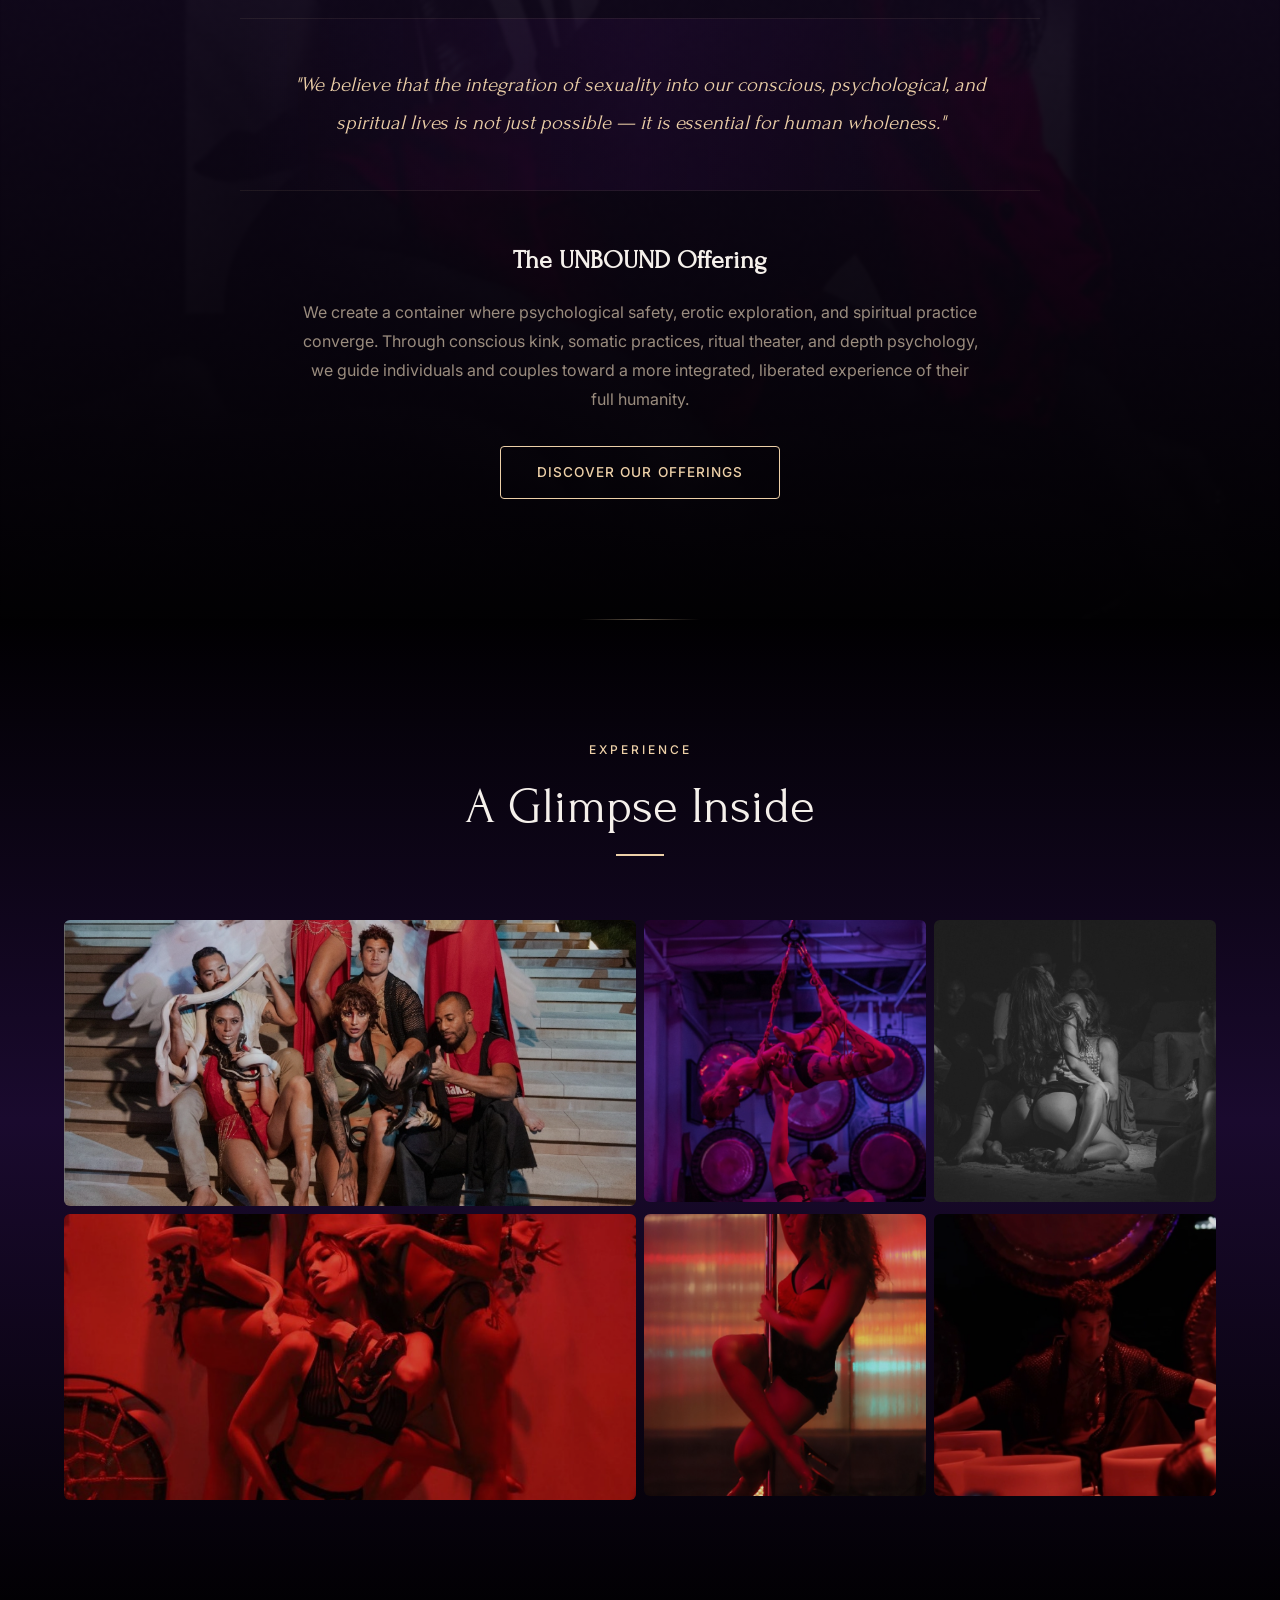
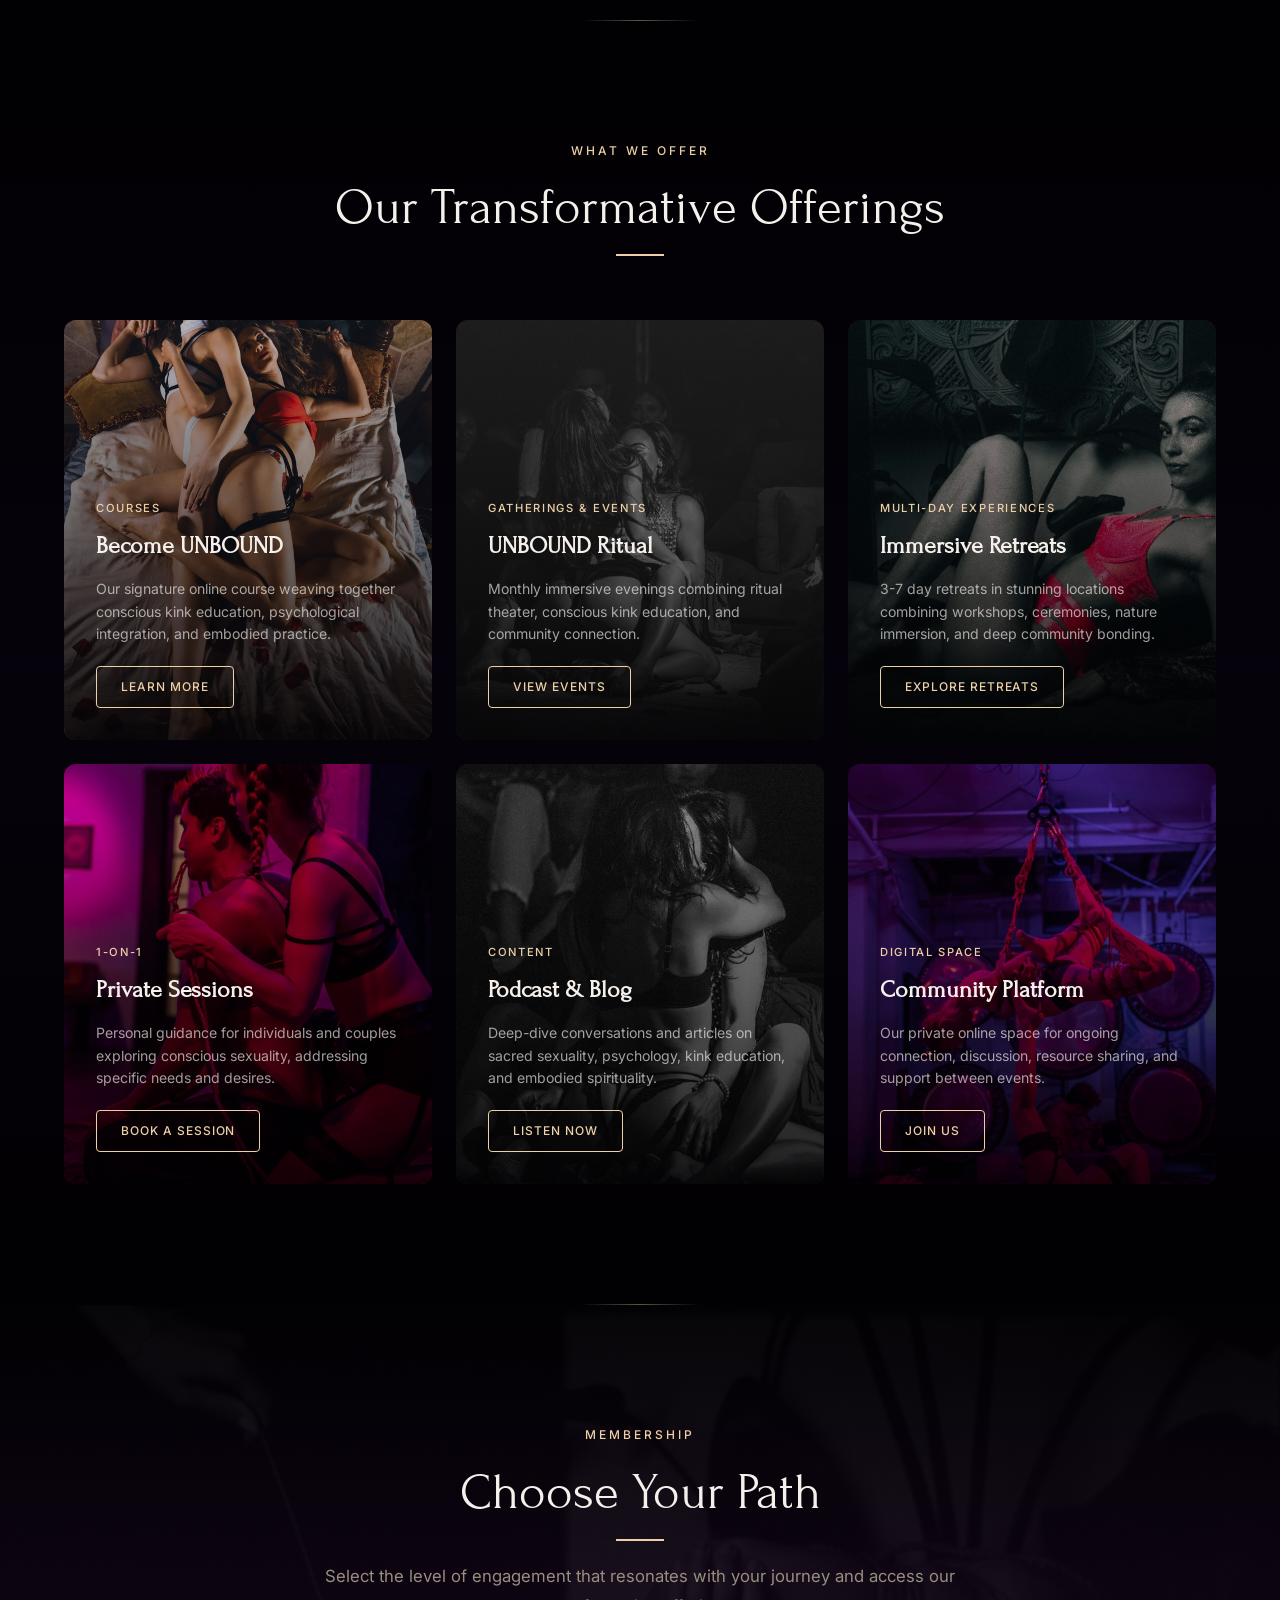
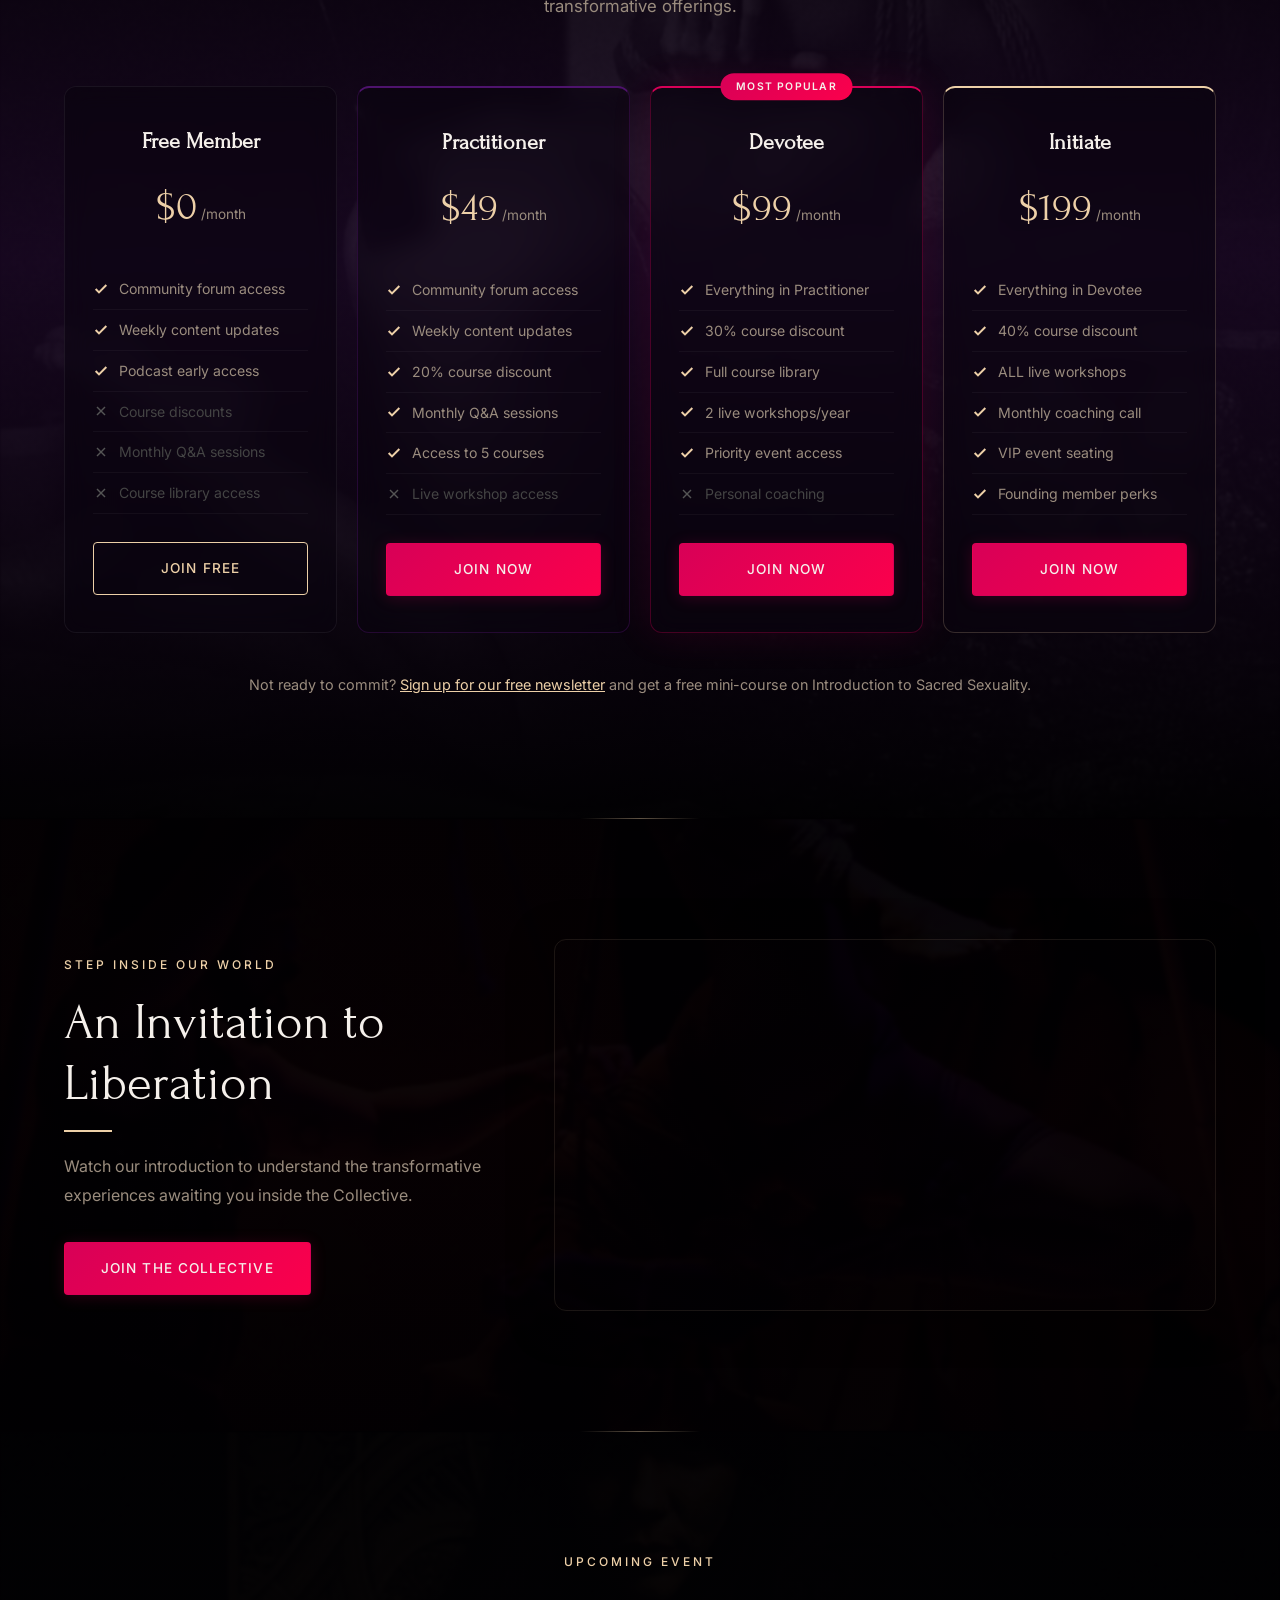
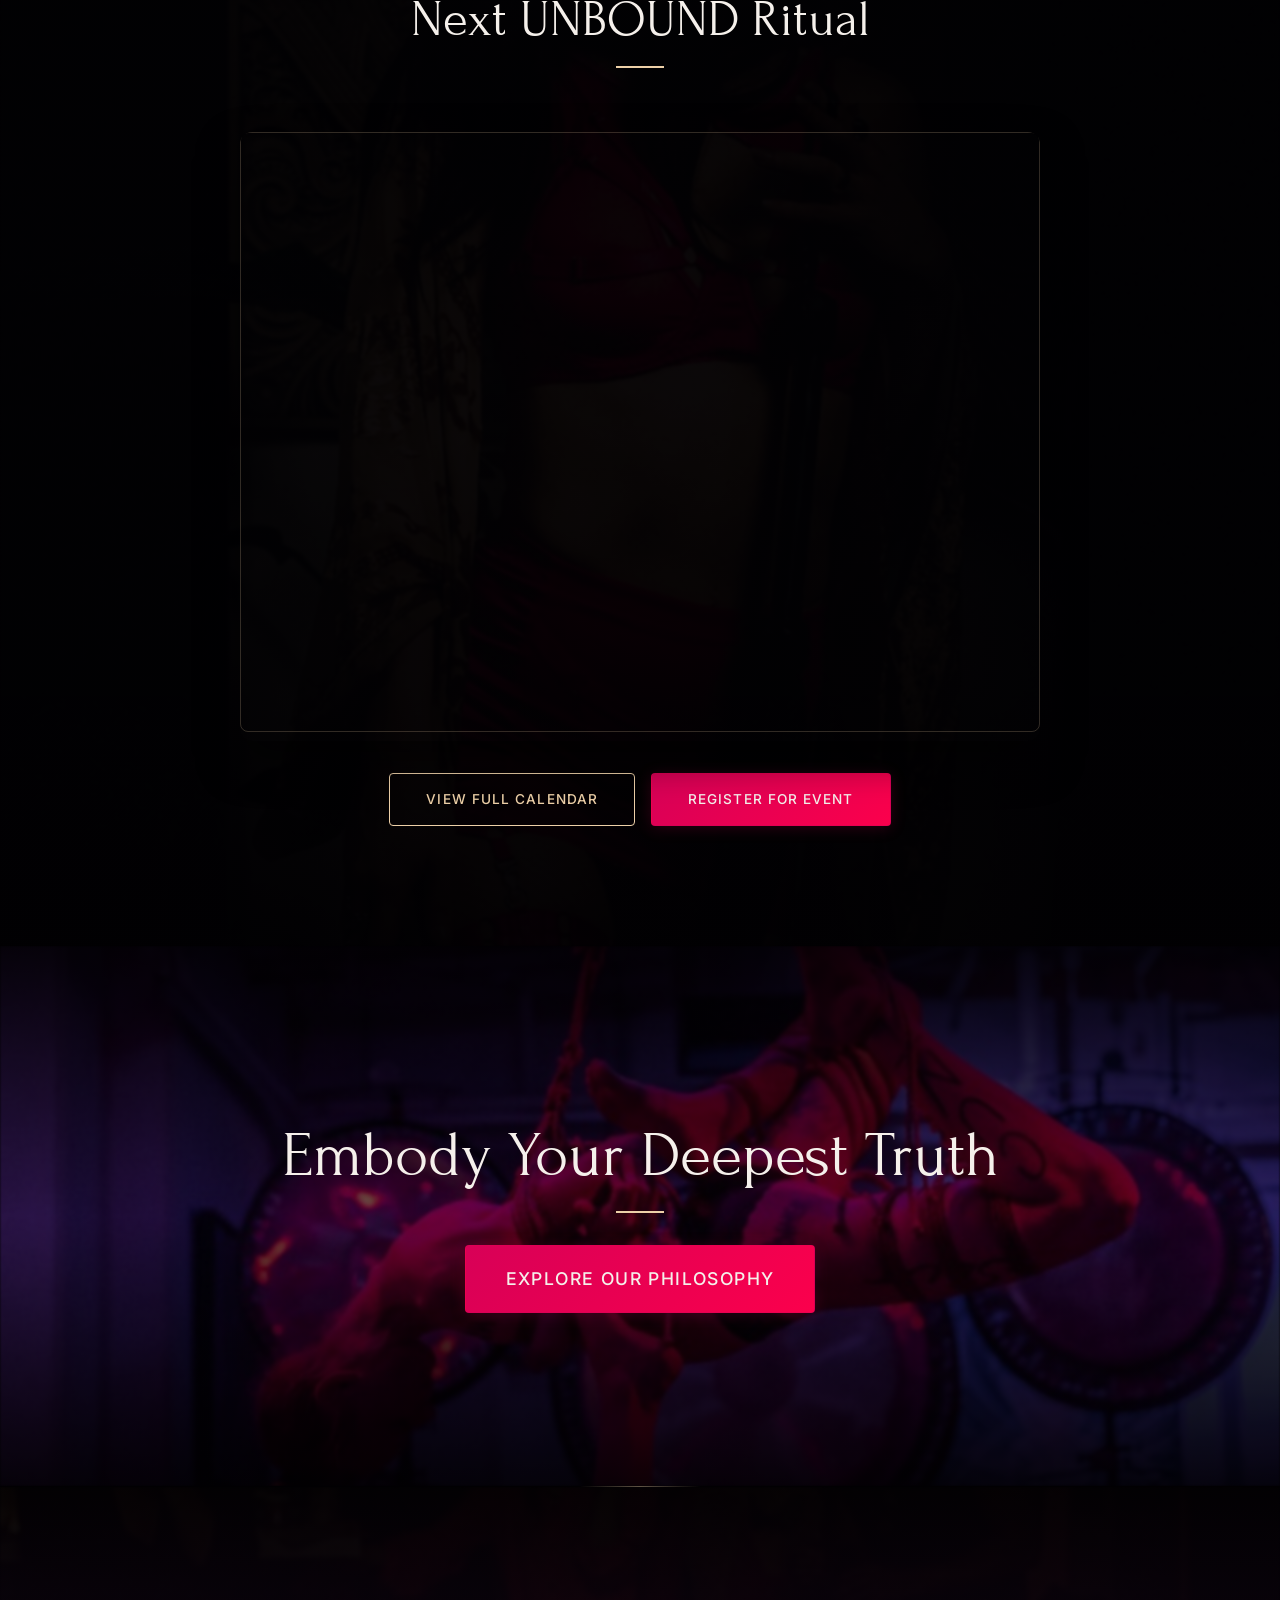
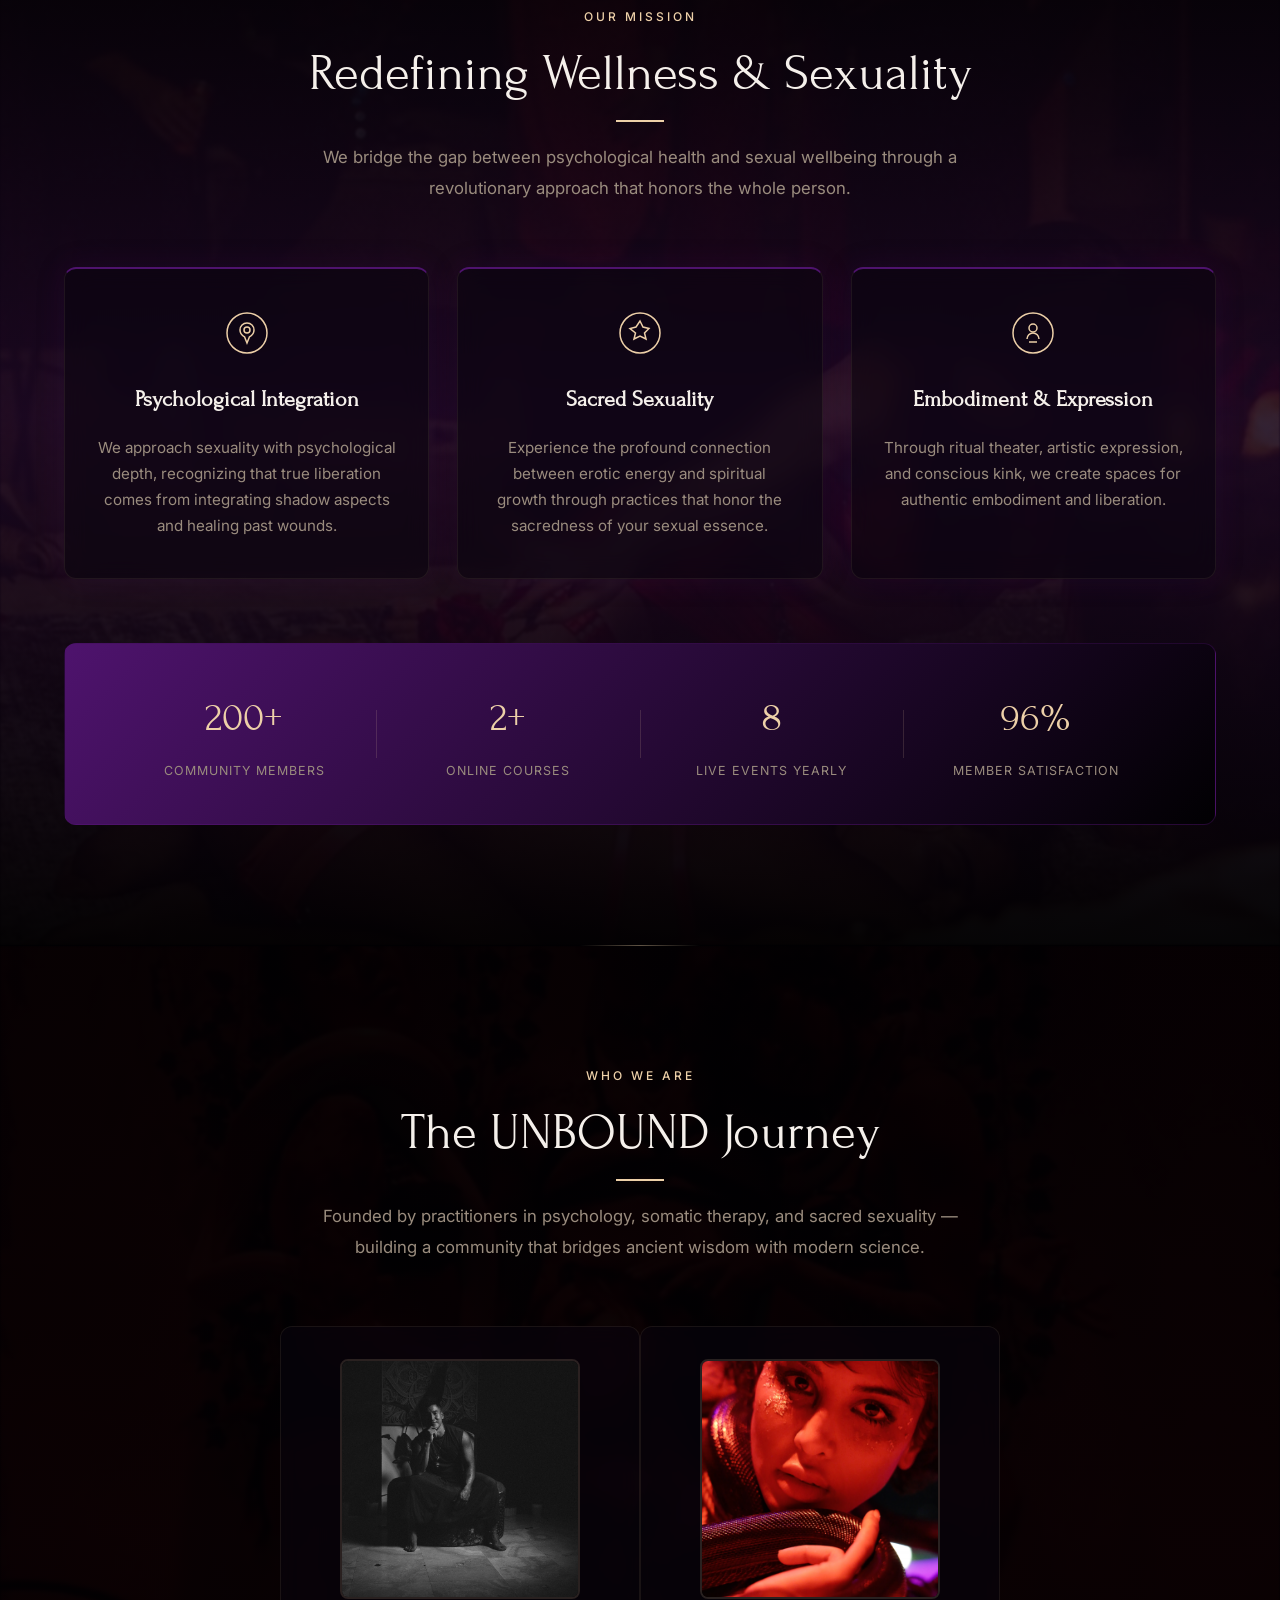
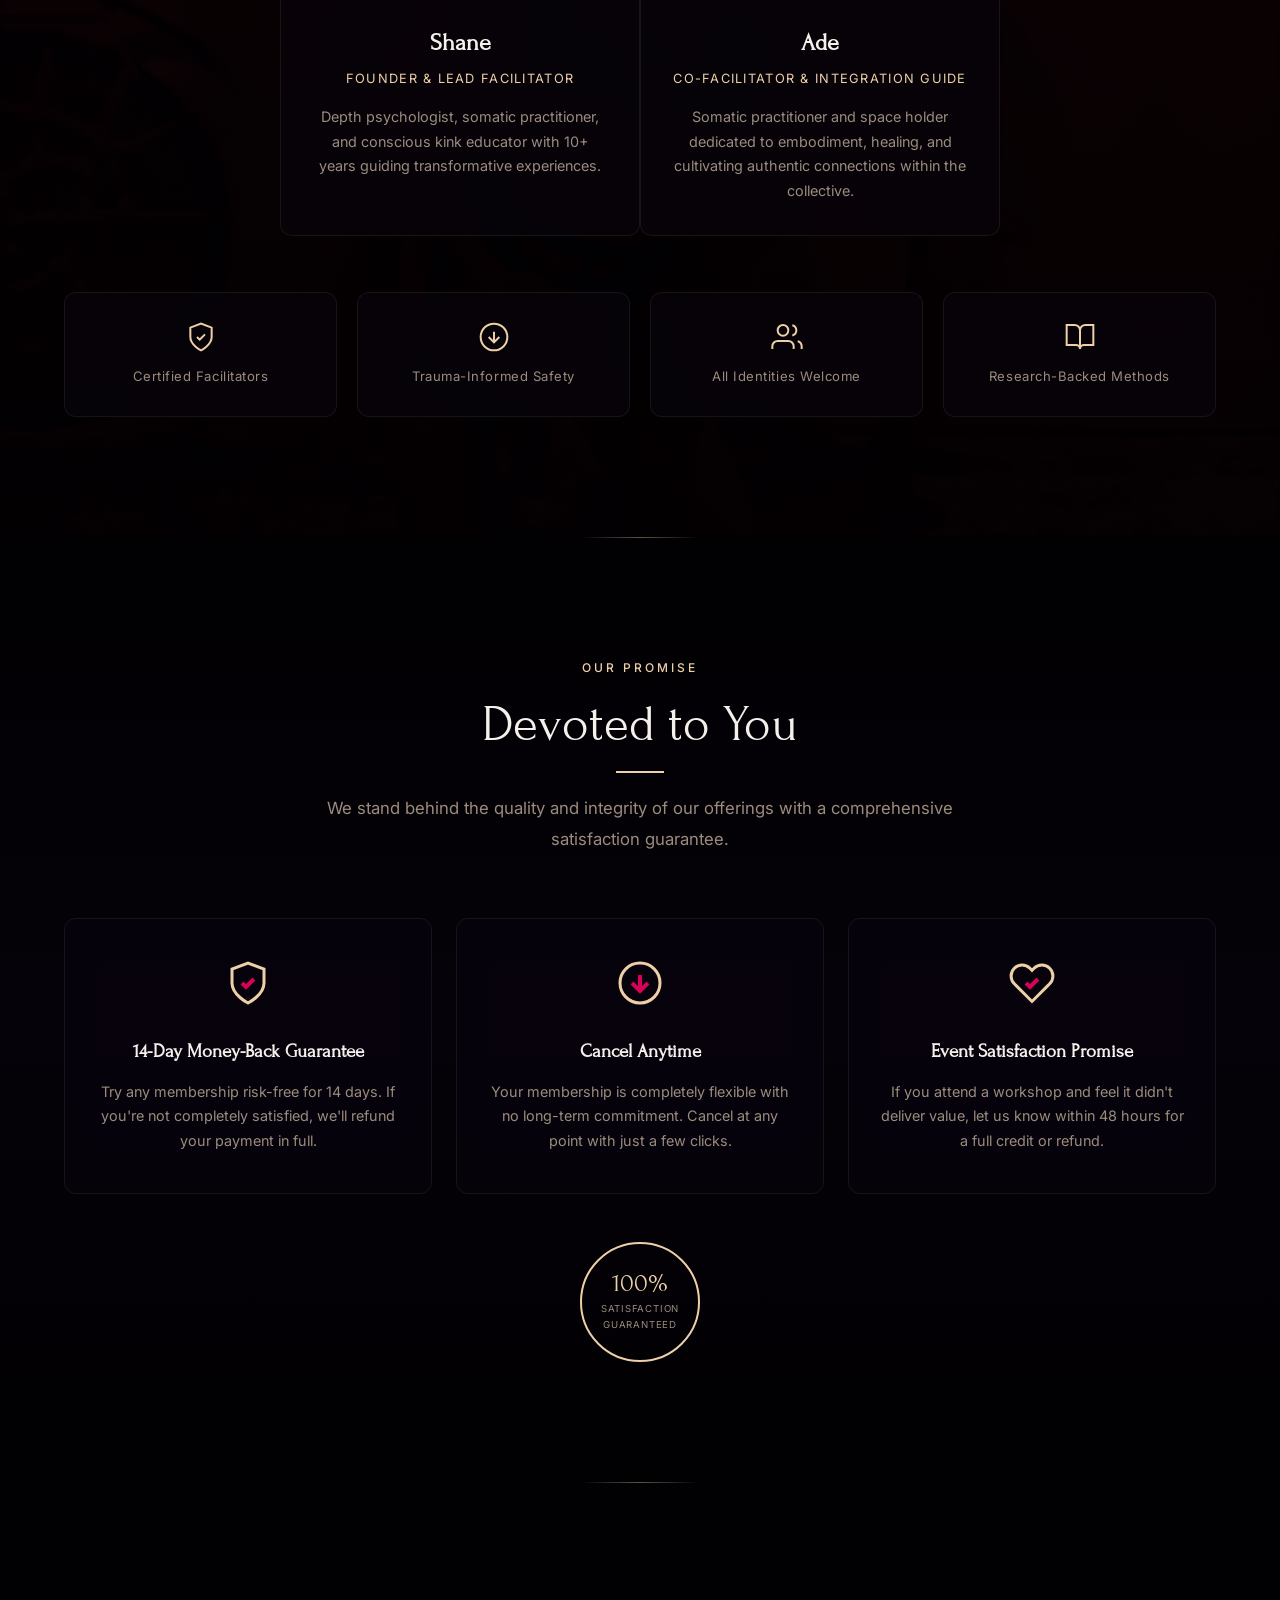
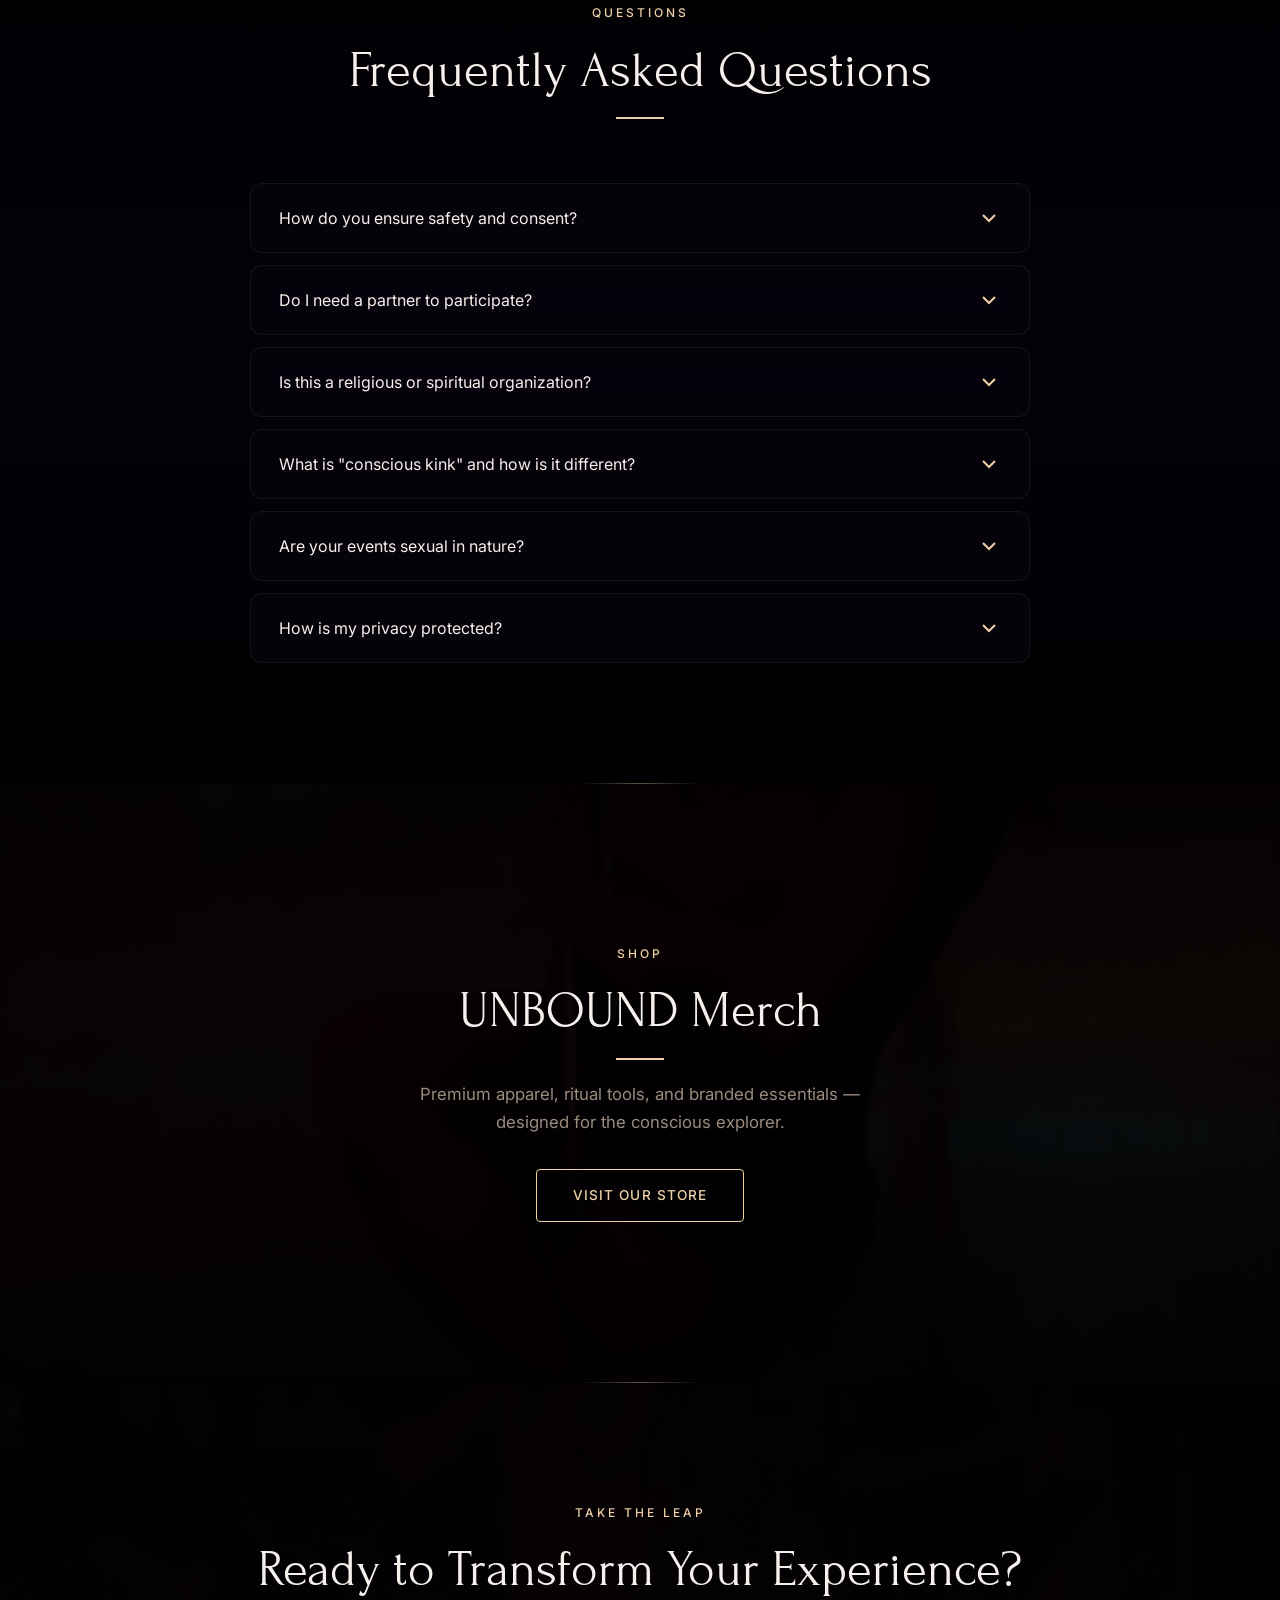
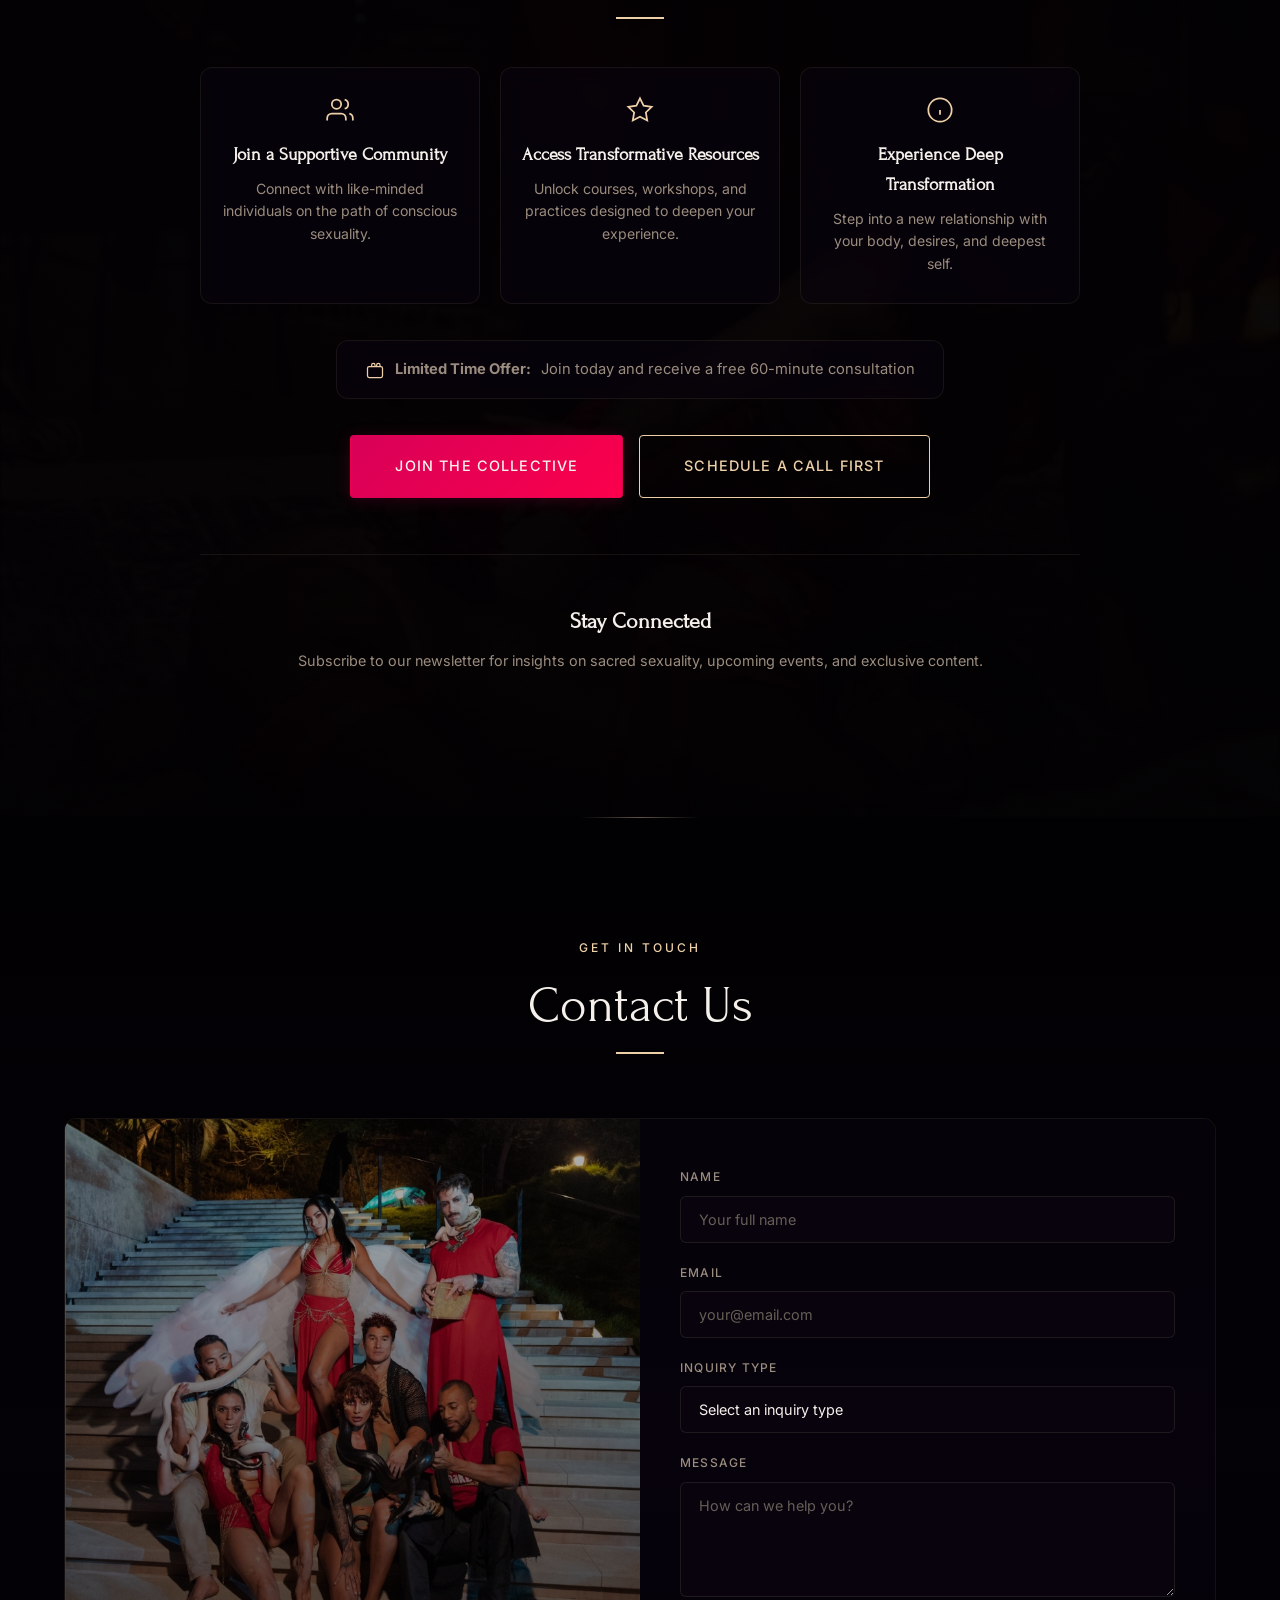
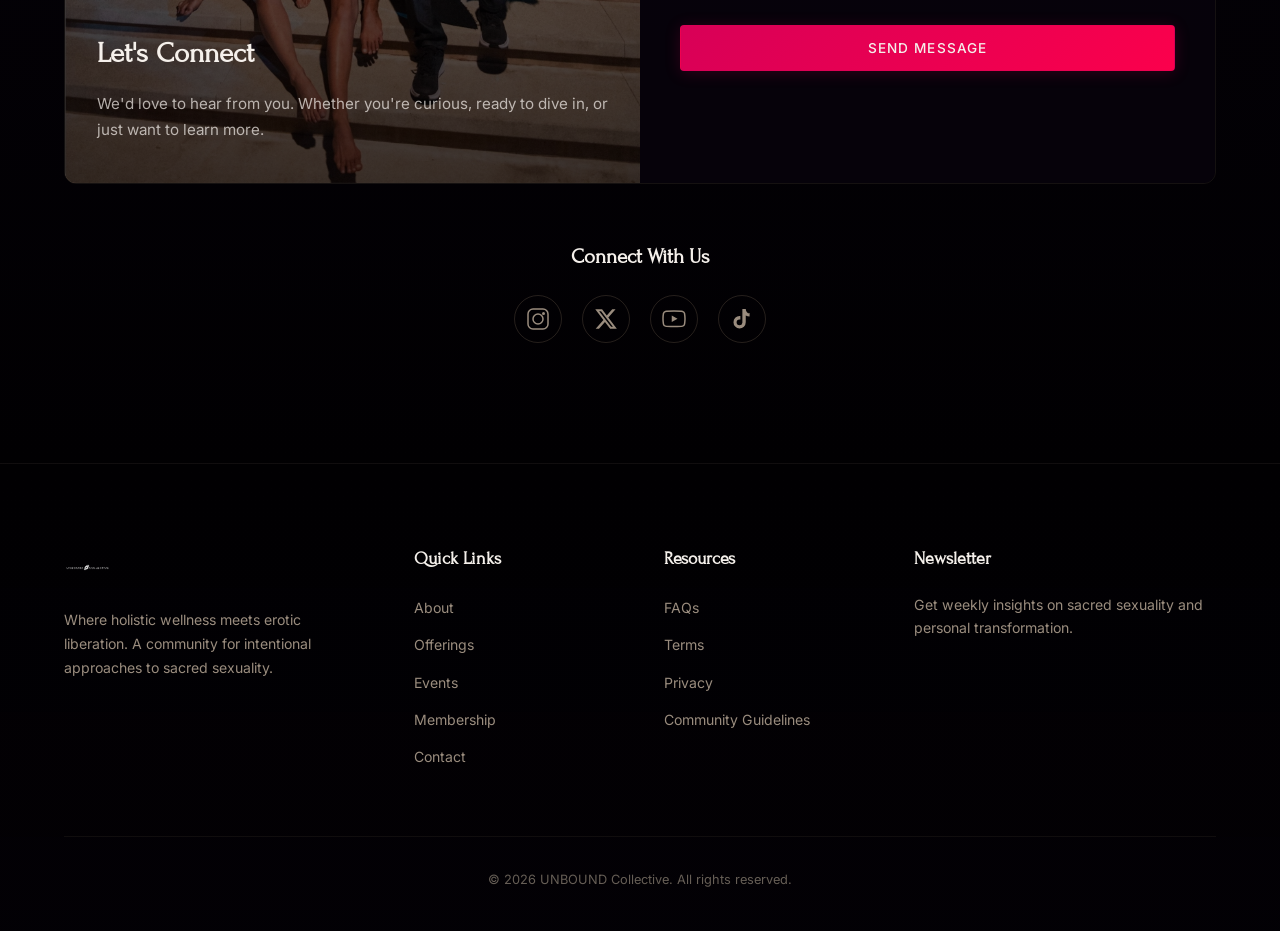
==== commit 3e302921: "Integrate MailerLite signup forms across all pages" ====
--- a/index.html
+++ b/index.html
@@ -17,6 +17,15 @@
     <link href="https://fonts.googleapis.com/css2?family=Forum&family=Inter:wght@300;400;500;600&display=swap" rel="stylesheet">
     <link rel="stylesheet" href="styles.css">
 <script id="luma-checkout" src="https://embed.lu.ma/checkout-button.js"></script>
+<!-- MailerLite Universal -->
+<script>
+    (function(w,d,e,u,f,l,n){w[f]=w[f]||function(){(w[f].q=w[f].q||[])
+    .push(arguments);},l=d.createElement(e),l.async=1,l.src=u,
+    n=d.getElementsByTagName(e)[0],n.parentNode.insertBefore(l,n);})
+    (window,document,'script','https://assets.mailerlite.com/js/universal.js','ml');
+    ml('account', '2238939');
+</script>
+<!-- End MailerLite Universal -->
 </head>
 <body>
 
@@ -720,10 +729,7 @@
                 <div class="newsletter-form">
                     <h3>Stay Connected</h3>
                     <p>Subscribe to our newsletter for insights on sacred sexuality, upcoming events, and exclusive content.</p>
-                    <form id="newsletterForm" class="newsletter-input-group" action="#mailerlite-form" method="POST">
-                        <input type="email" placeholder="Enter your email address" required aria-label="Email address">
-                        <button type="submit" class="btn btn-primary">Subscribe</button>
-                    </form>
+                    <div class="ml-embedded" data-form="UJIXI6"></div>
                 </div>
             </div>
         </div>
@@ -828,12 +834,7 @@
                 <div class="footer-newsletter">
                     <h4>Newsletter</h4>
                     <p>Get weekly insights on sacred sexuality and personal transformation.</p>
-                    <form class="footer-newsletter-form" action="#mailerlite-form" method="POST">
-                        <input type="email" placeholder="Your email" aria-label="Email for newsletter">
-                        <button type="submit" class="btn btn-primary btn-small-footer">
-                            <svg width="16" height="16" viewBox="0 0 24 24" fill="none" stroke="currentColor" stroke-width="2"><line x1="5" y1="12" x2="19" y2="12"/><polyline points="12,5 19,12 12,19"/></svg>
-                        </button>
-                    </form>
+                    <div class="ml-embedded" data-form="UJIXI6"></div>
                 </div>
             </div>
             <div class="footer-bottom">
